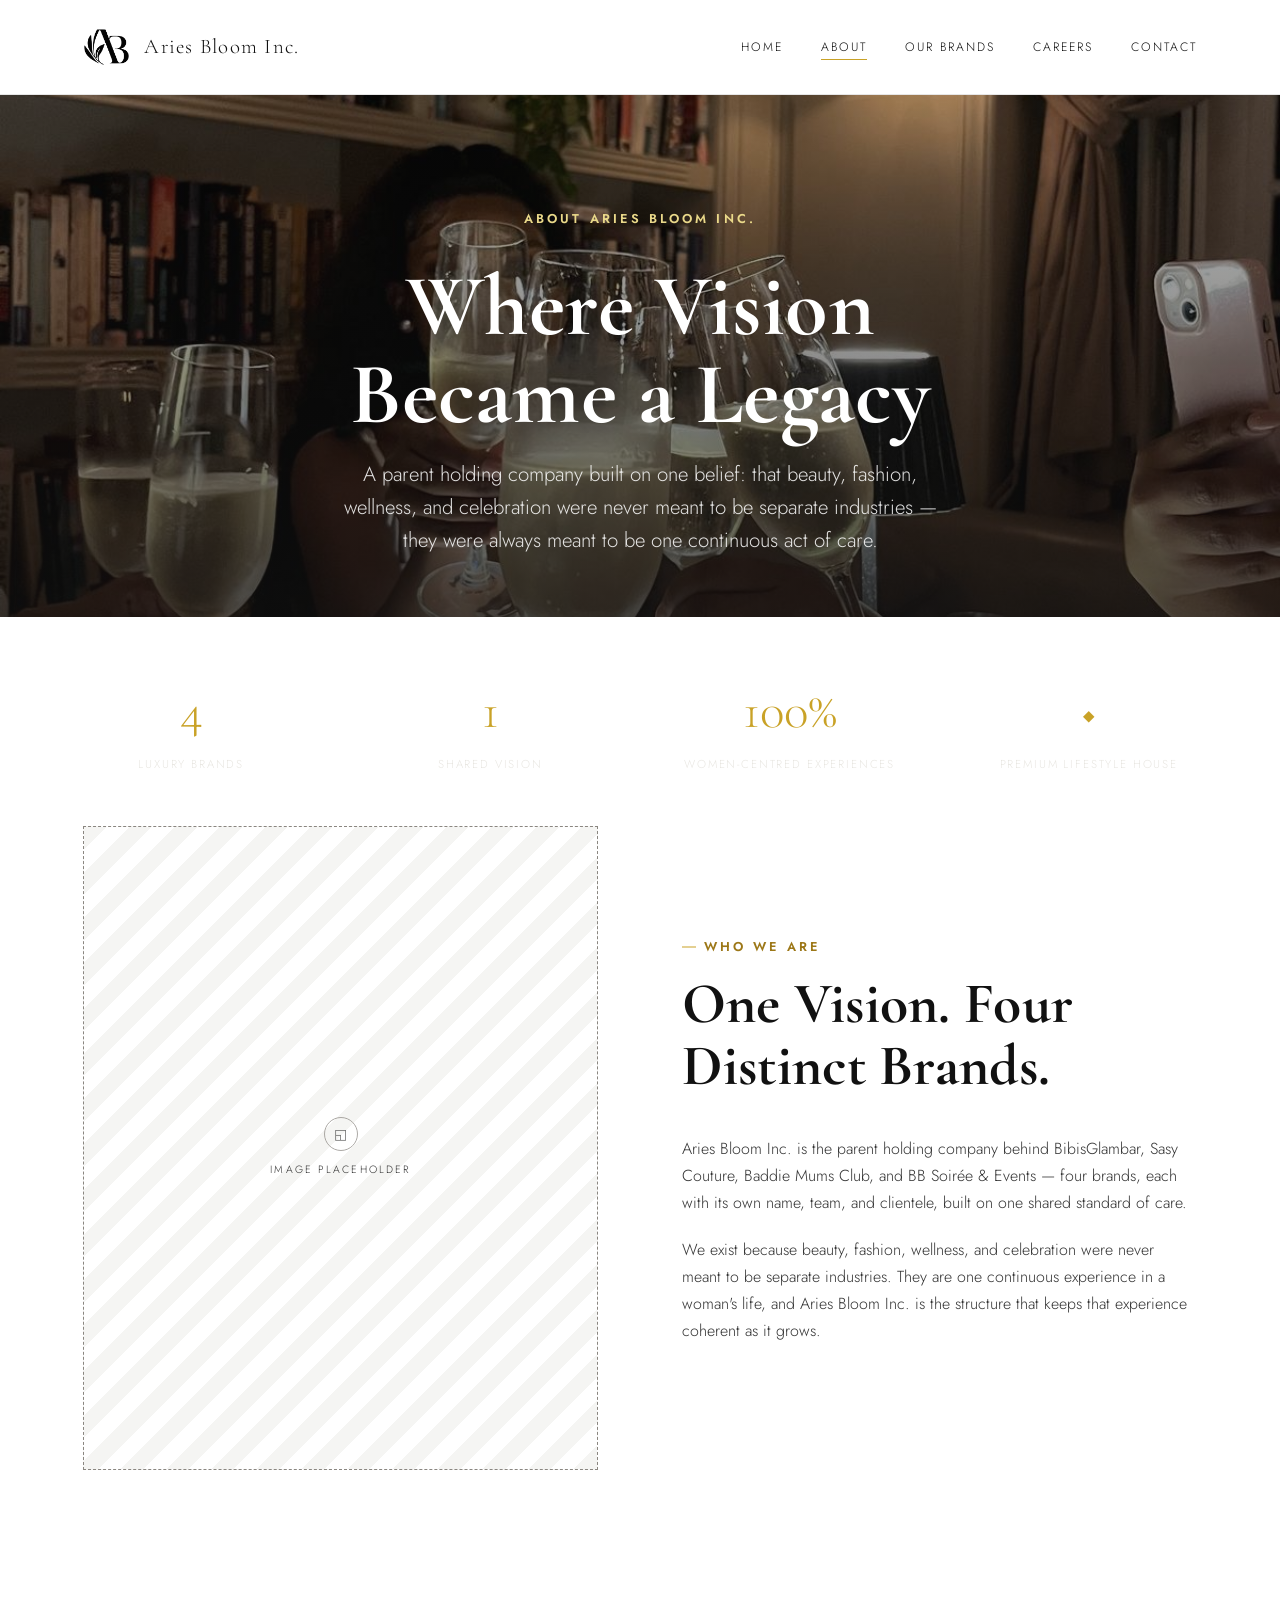
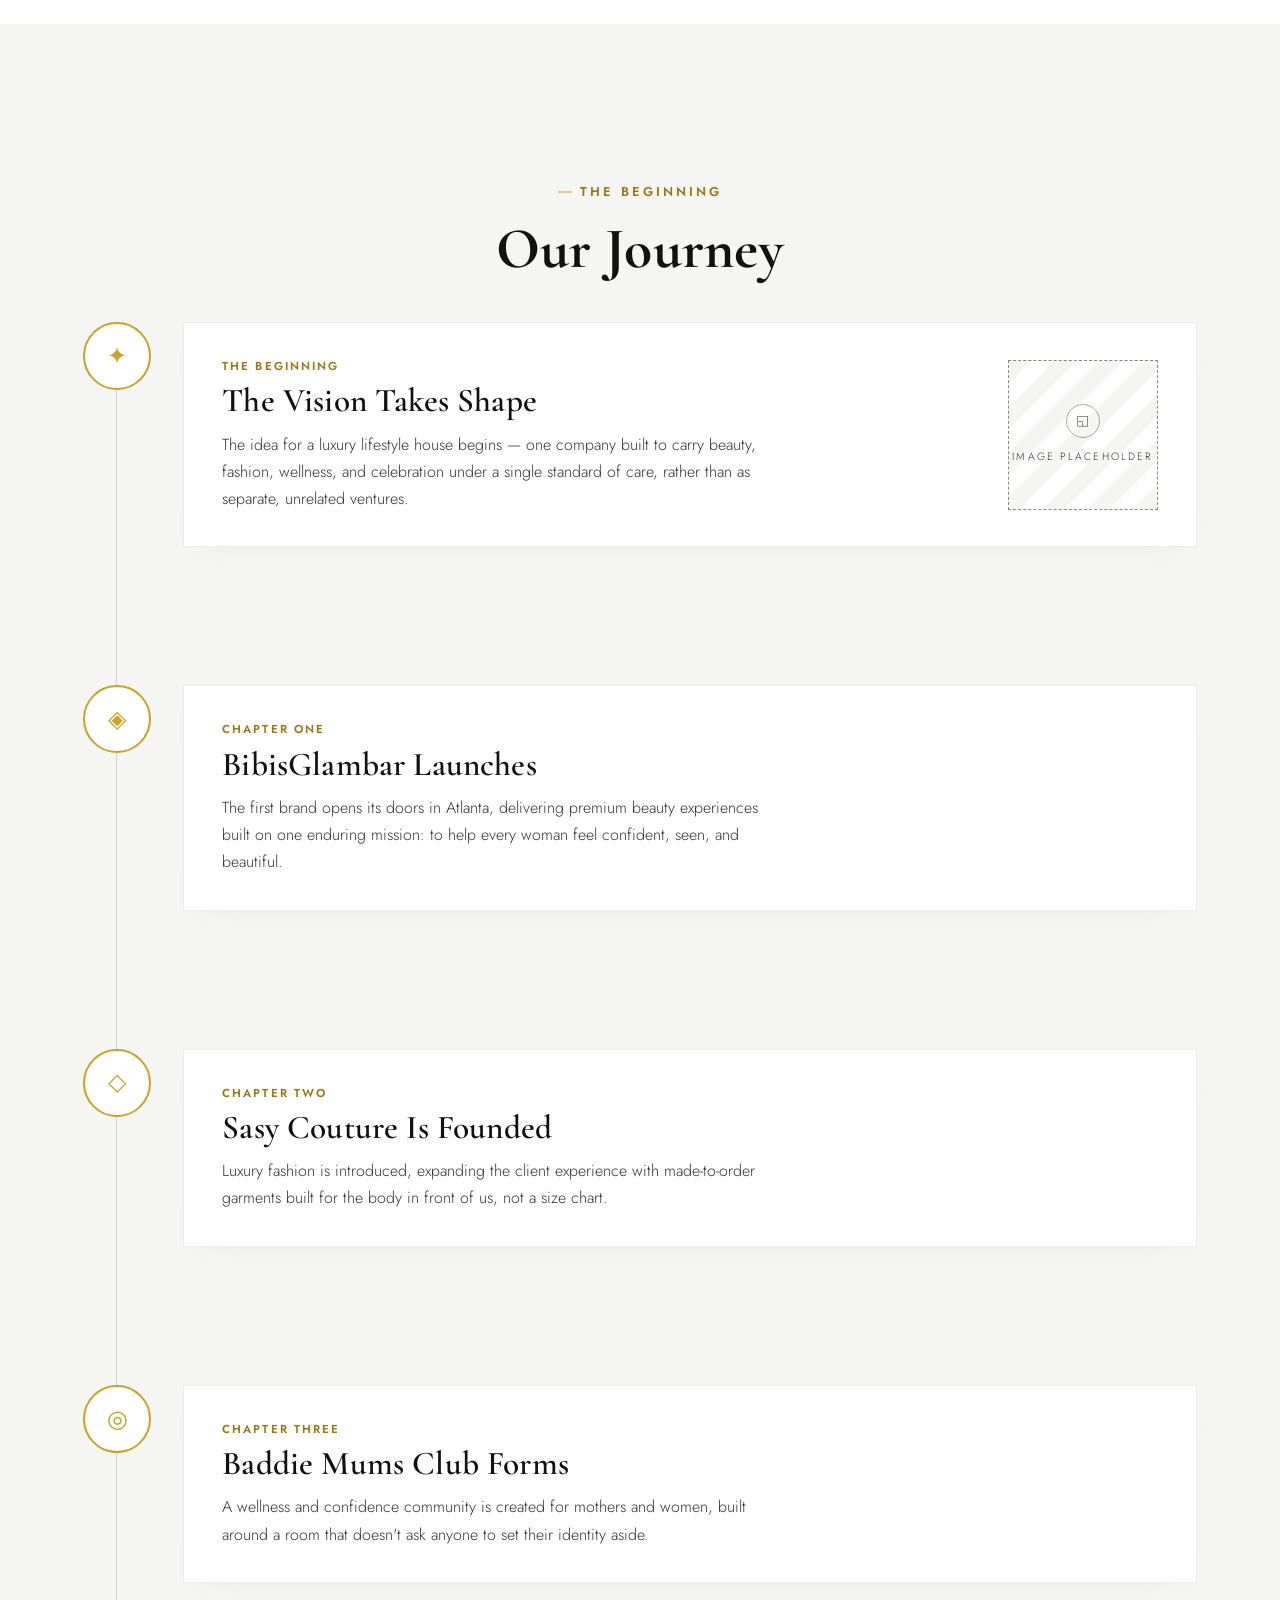
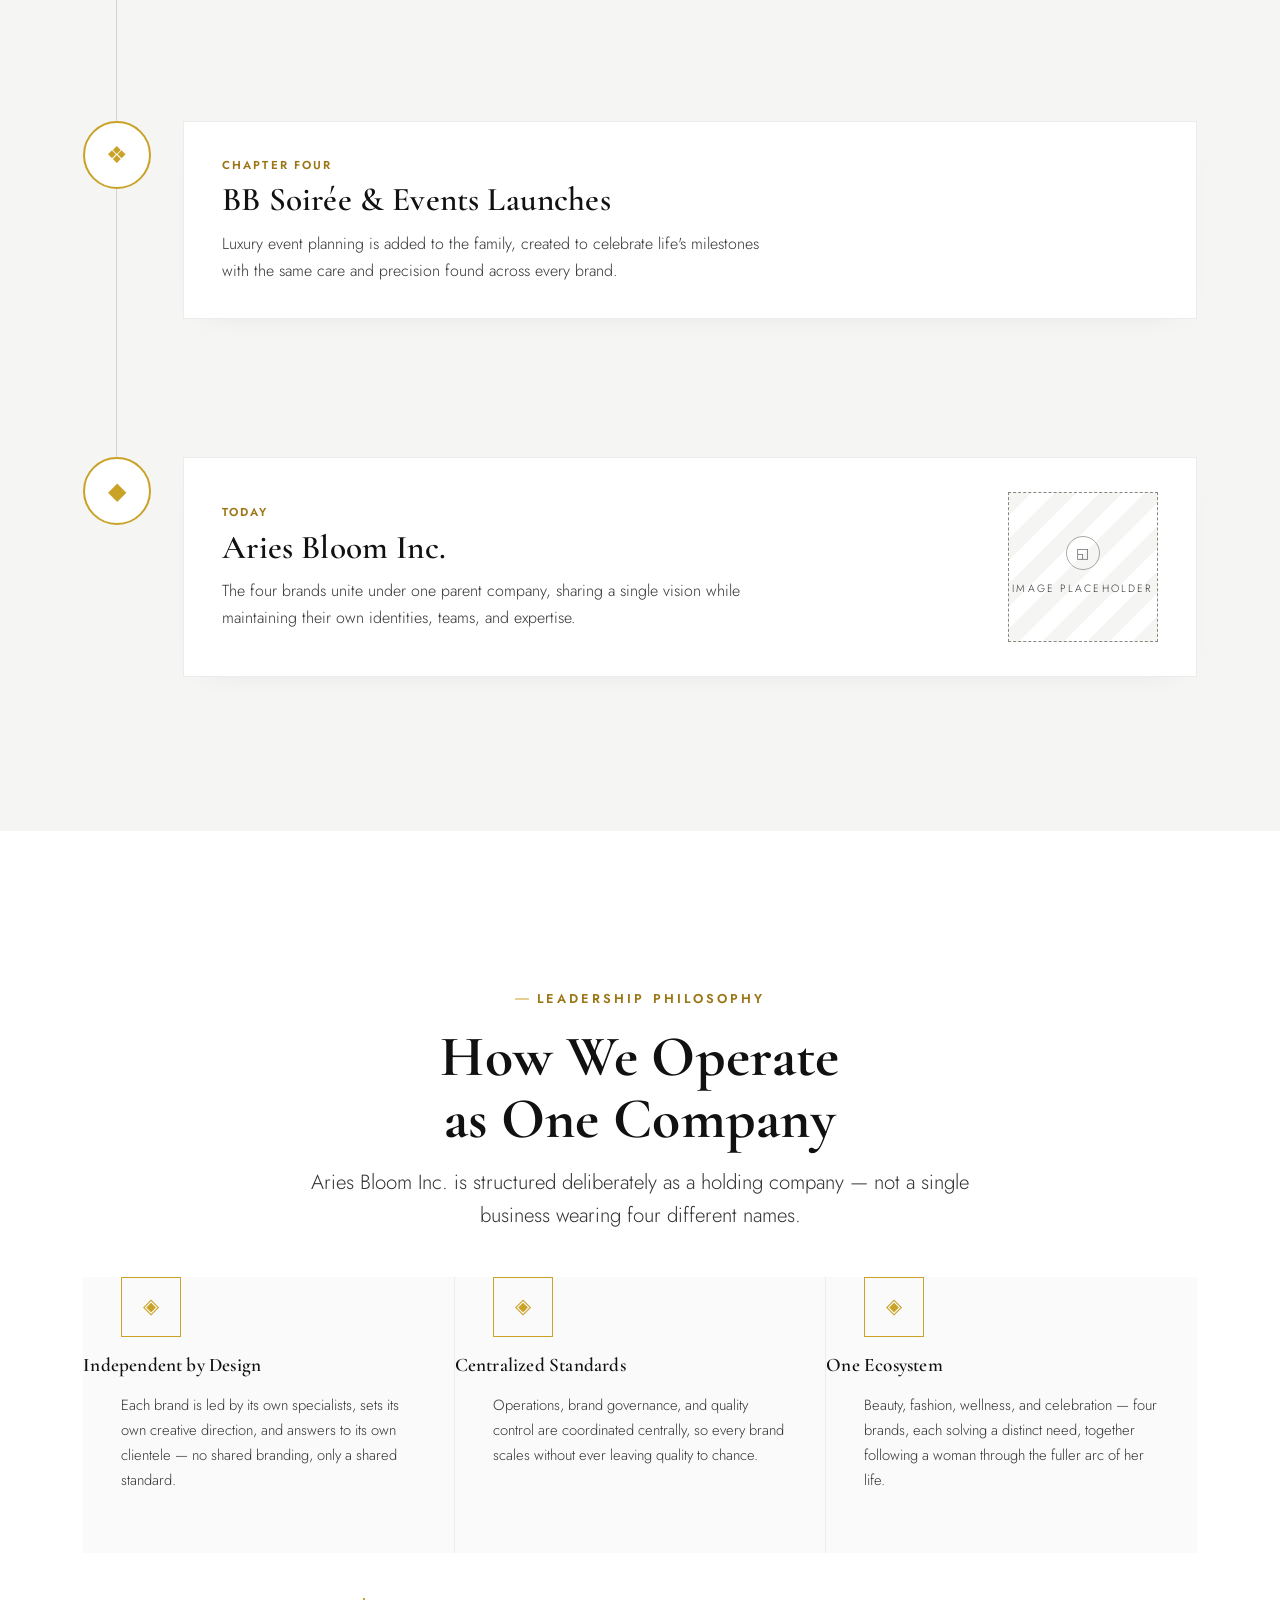
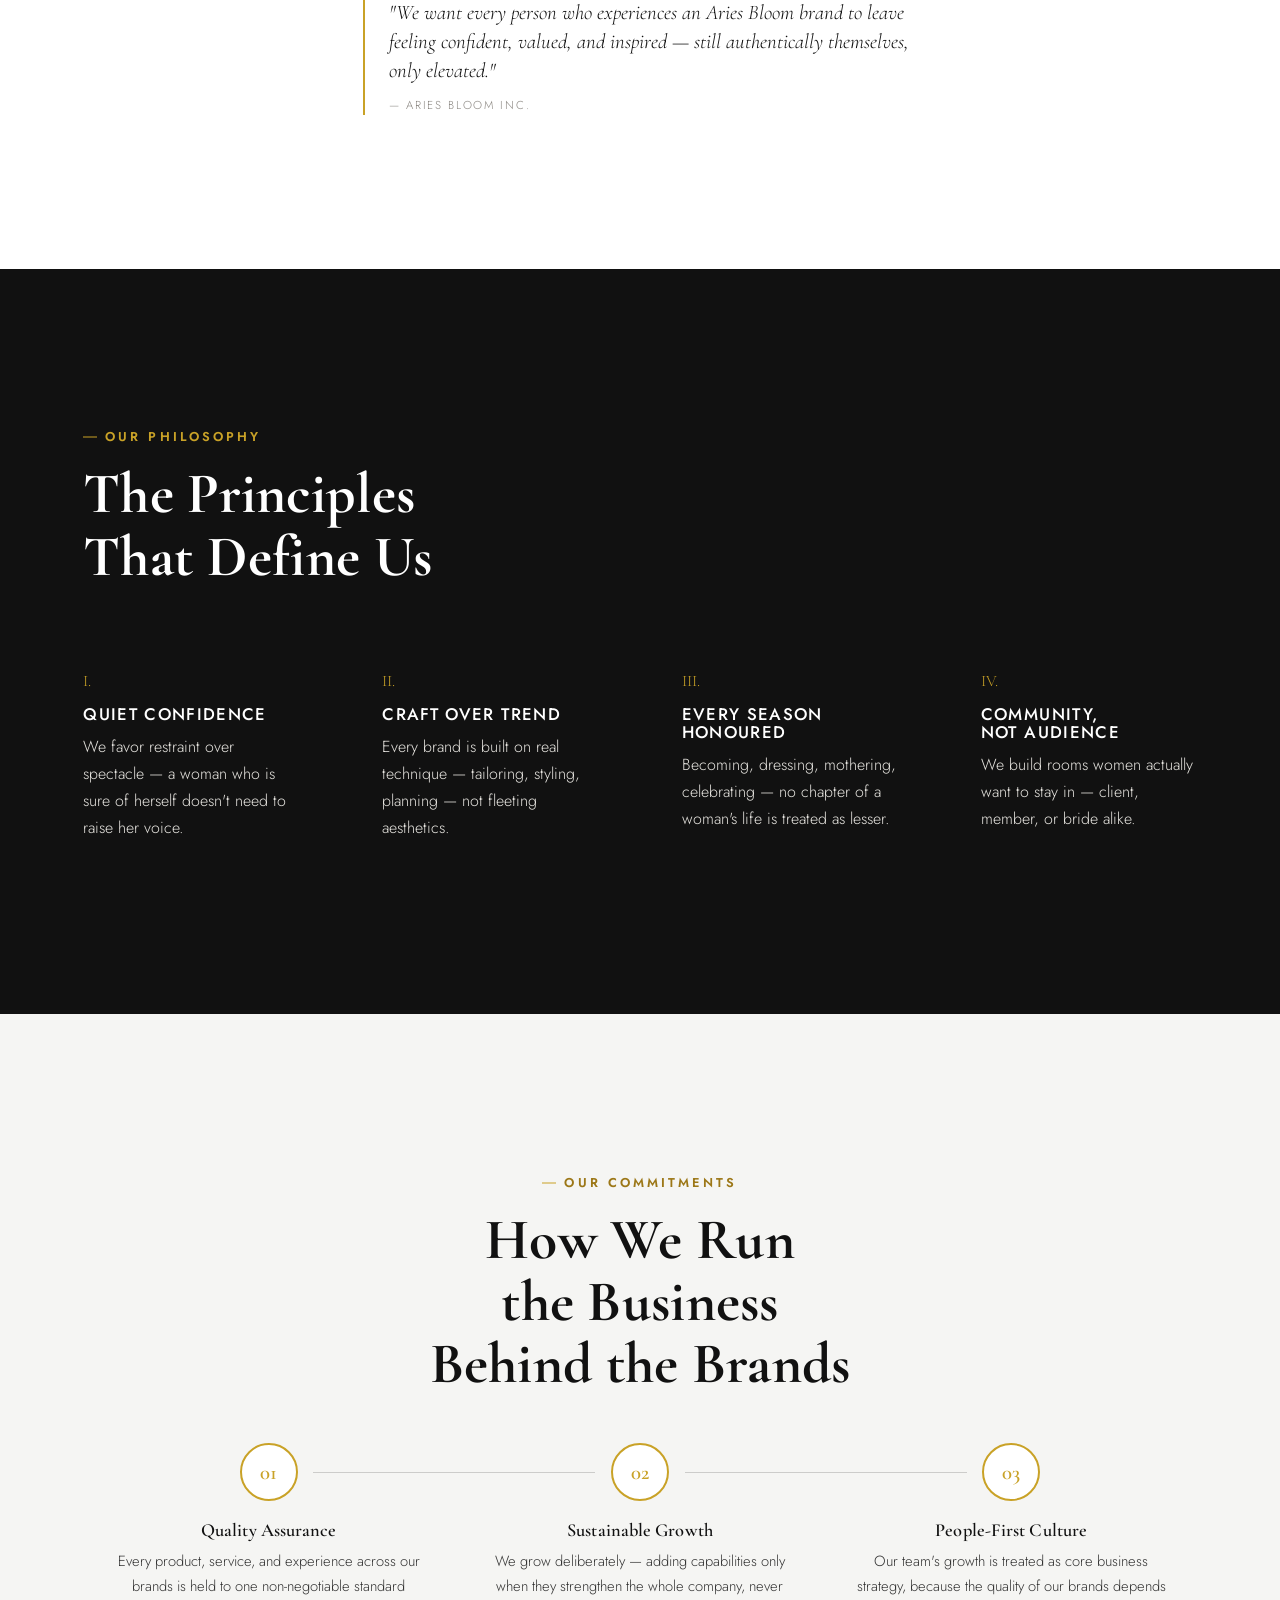
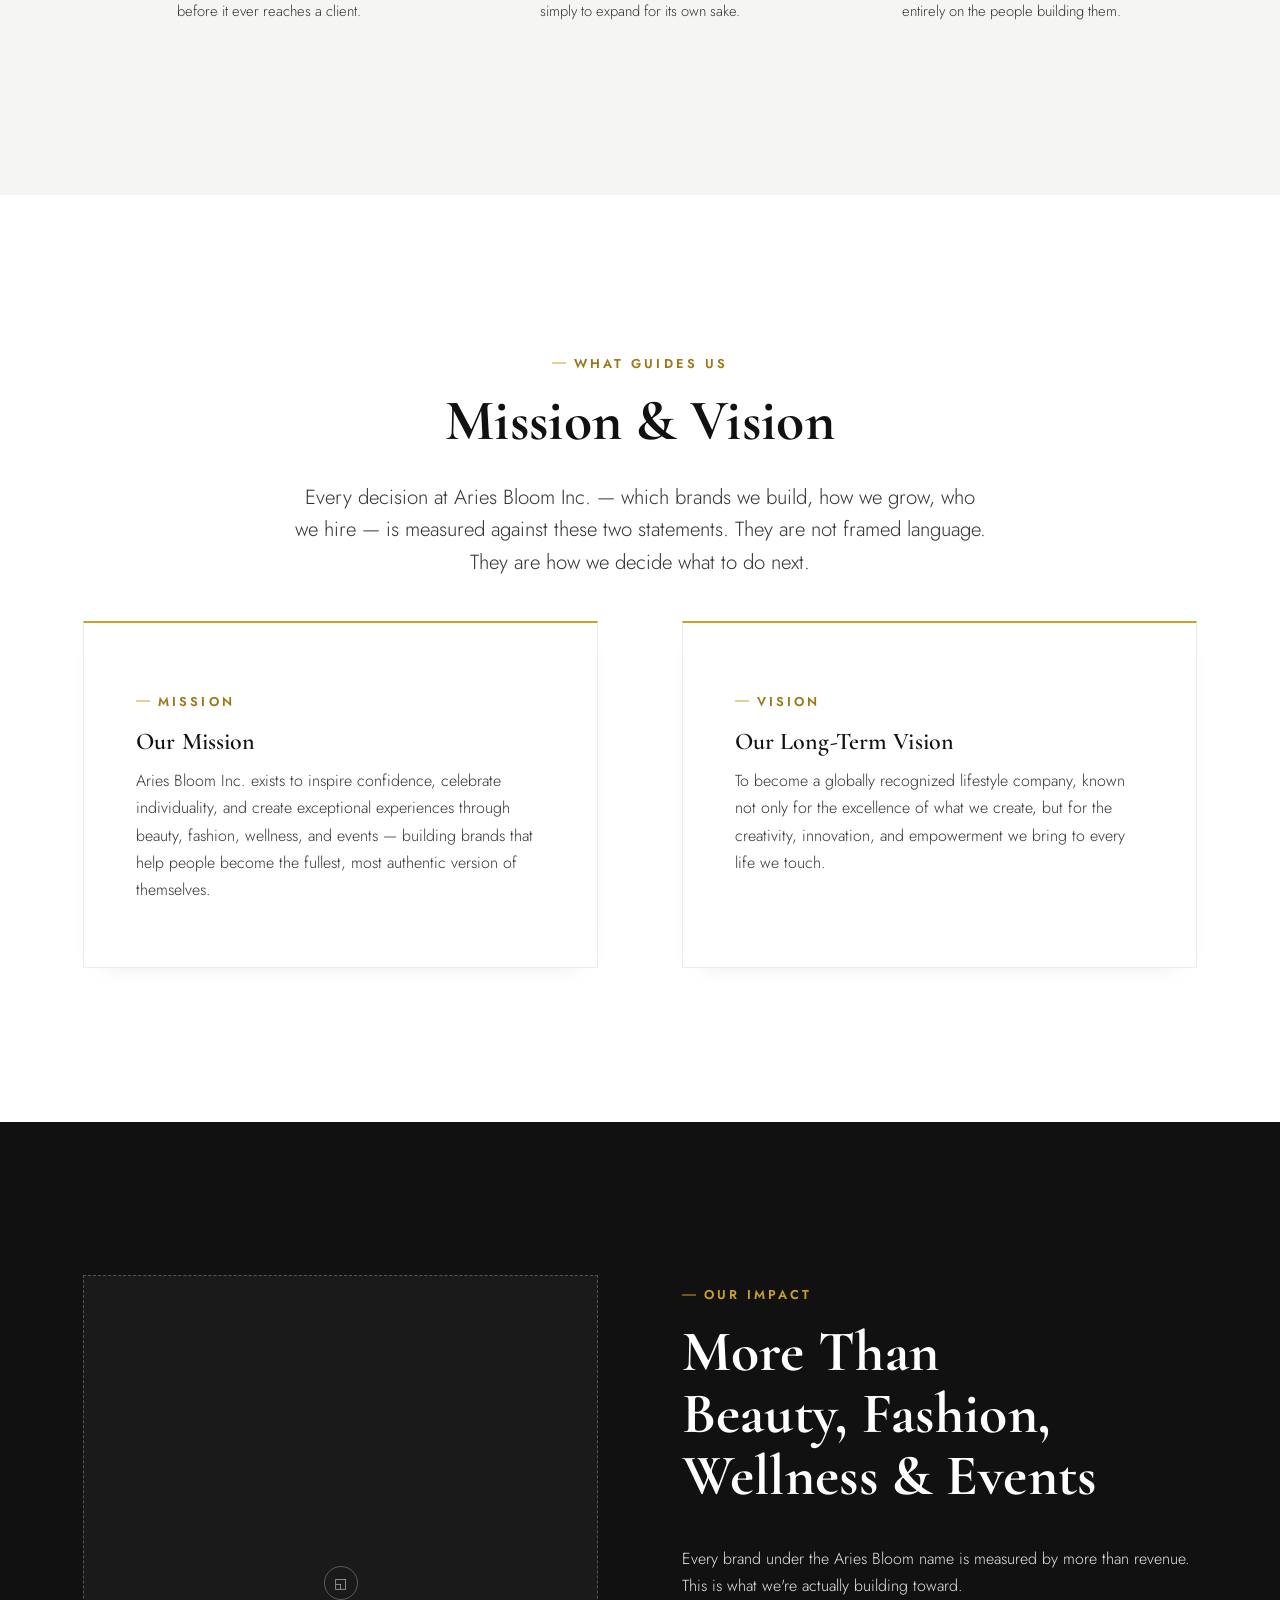
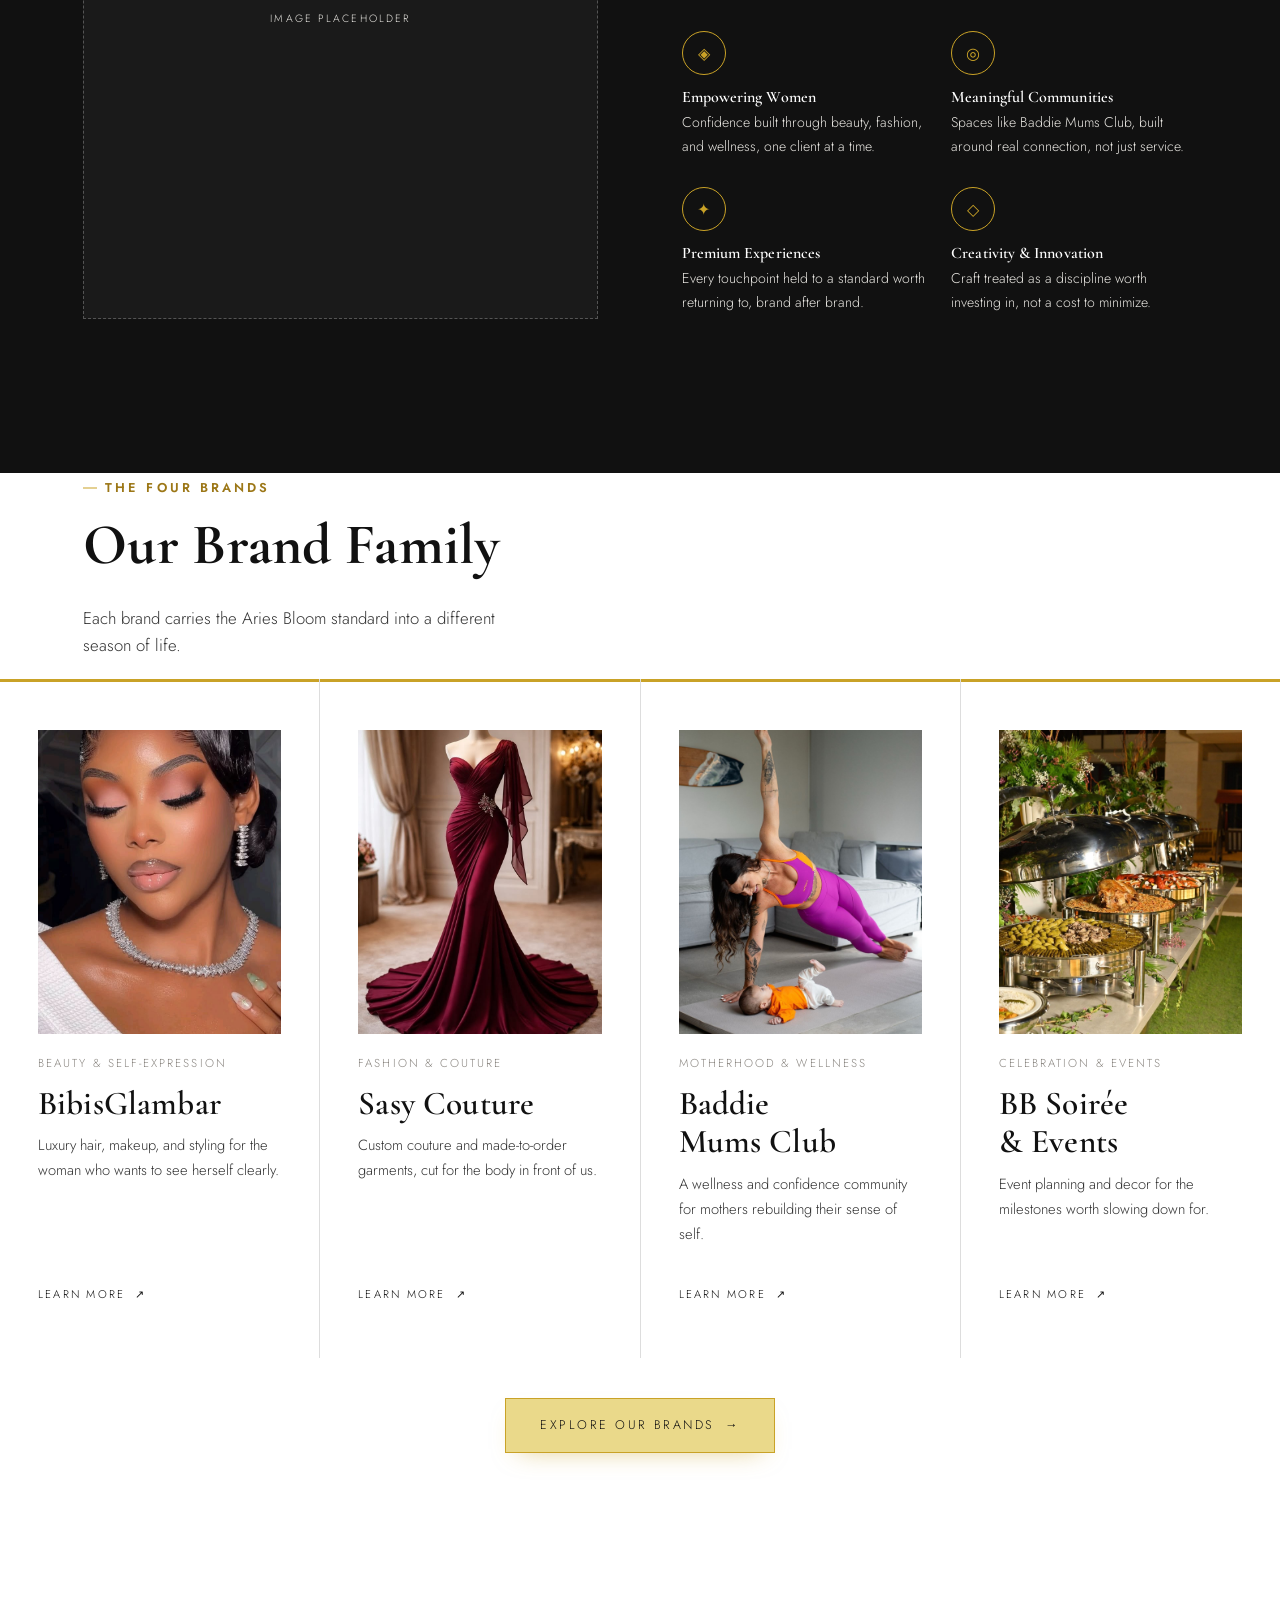
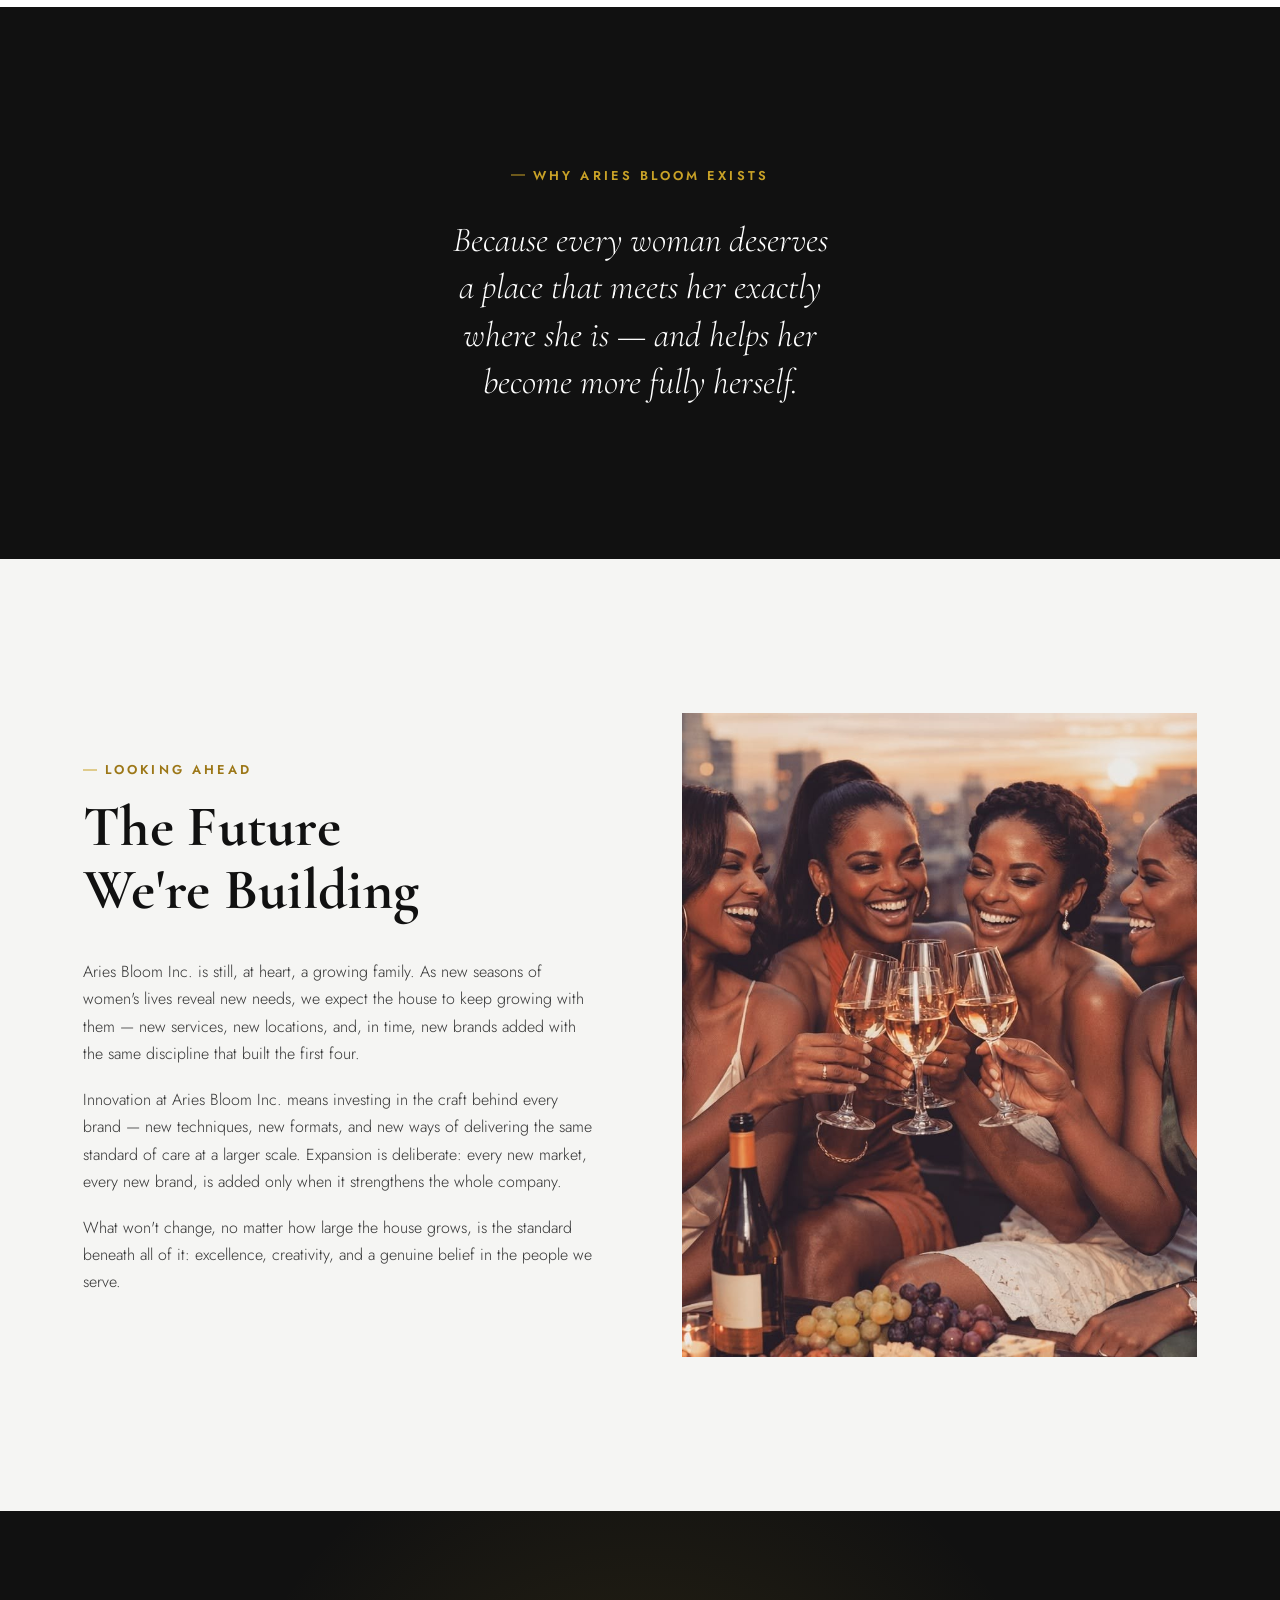
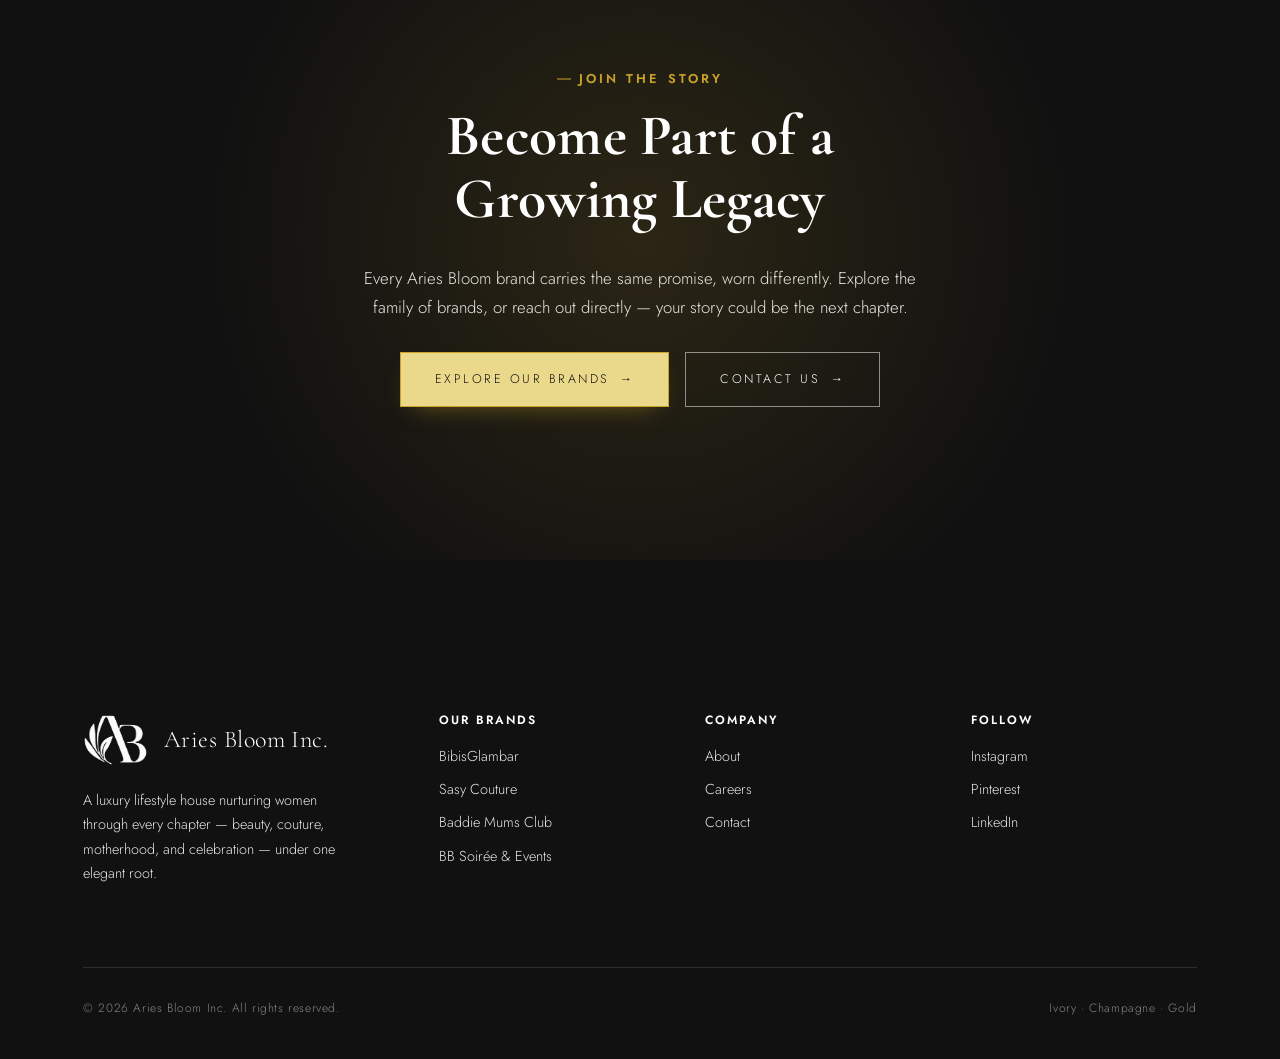
==== about.html @ e3d785e9 "Add files via upload" ====
<!DOCTYPE html>
<html lang="en">
<head>
<meta charset="UTF-8">
<meta name="viewport" content="width=device-width, initial-scale=1.0">
<title>About — Aries Bloom Inc.</title>
<meta name="description" content="Aries Bloom Inc. is the parent company nurturing women through beauty, fashion, motherhood and celebration — the story behind BibisGlambar, Sasy Couture, Baddie Mums Club and BB Soirée & Events.">
<link rel="preconnect" href="https://fonts.googleapis.com">
<link href="https://fonts.googleapis.com/css2?family=Cormorant+Garamond:wght@400;500;600;700&family=Jost:wght@300;400;500&display=swap" rel="stylesheet">
<link rel="stylesheet" href="css/style.css">
</head>
<body>

<header class="site-header">
  <nav class="nav">
    <a href="index.html" class="nav__mark">
      <img src="images/logo-mark-black.png" alt="" aria-hidden="true" class="nav__logo">
      Aries Bloom Inc.
    </a>
    <button class="nav__toggle" aria-expanded="false" aria-controls="primary-nav">Menu</button>
    <ul class="nav__links" id="primary-nav">
      <li><a href="index.html">Home</a></li>
      <li><a href="about.html" aria-current="page">About</a></li>
      <li><a href="our-brands.html">Our Brands</a></li>
      <li><a href="careers.html">Careers</a></li>
      <li><a href="contact.html">Contact</a></li>
    </ul>
  </nav>
</header>

<main>

  <!-- ============================================
       1. HERO (unchanged)
       ============================================ -->
  <section class="page-hero">
    <div class="page-hero__media" style="background-image:url('images/one-house-four-brands.jpg');"></div>
    <div class="page-hero__content">
      <span class="eyebrow">About Aries Bloom Inc.</span>
      <h1 style="max-width:18ch;">Where Vision Became a Legacy</h1>
      <p class="lede">A parent holding company built on one belief: that beauty, fashion, wellness, and celebration were never meant to be separate industries — they were always meant to be one continuous act of care.</p>
    </div>
  </section>

  <!-- ============================================
       2. COMPANY HIGHLIGHTS
       ============================================ -->
  <section class="section section--tight">
    <div class="wrap reveal">
      <div class="stats">
        <div><div class="stat__num">4</div><div class="stat__label">Luxury Brands</div></div>
        <div><div class="stat__num">1</div><div class="stat__label">Shared Vision</div></div>
        <div><div class="stat__num">100%</div><div class="stat__label">Women-Centred Experiences</div></div>
        <div><div class="stat__num">◆</div><div class="stat__label">Premium Lifestyle House</div></div>
      </div>
    </div>
  </section>

  <!-- ============================================
       3. WHO WE ARE (split, image placeholder)
       ============================================ -->
  <section class="section" style="padding-top:0;">
    <div class="wrap split reveal">
      <div class="split__image">
        <div class="img-placeholder img-placeholder--split">
          <span class="img-placeholder__icon" aria-hidden="true">◱</span>
          <span class="img-placeholder__label">Image Placeholder</span>
        </div>
      </div>
      <div>
        <span class="eyebrow">Who We Are</span>
        <h2>One Vision. Four Distinct Brands.</h2>
        <p>Aries Bloom Inc. is the parent holding company behind BibisGlambar, Sasy Couture, Baddie Mums Club, and BB Soirée &amp; Events — four brands, each with its own name, team, and clientele, built on one shared standard of care.</p>
        <p>We exist because beauty, fashion, wellness, and celebration were never meant to be separate industries. They are one continuous experience in a woman's life, and Aries Bloom Inc. is the structure that keeps that experience coherent as it grows.</p>
      </div>
    </div>
  </section>

  <!-- ============================================
       4. OUR JOURNEY (premium milestone timeline)
       ============================================ -->
  <section class="section section--champagne">
    <div class="wrap reveal" style="text-align:center; margin-bottom:2.6em;">
      <span class="eyebrow" style="justify-content:center;">The Beginning</span>
      <h2 style="max-width:16ch; margin:0 auto;">Our Journey</h2>
    </div>
    <div class="wrap reveal">
      <div class="milestones">

        <div class="milestone">
          <div class="milestone__icon" aria-hidden="true">✦</div>
          <div class="milestone__card milestone__card--split">
            <div>
              <span class="milestone__year">The Beginning</span>
              <h3 style="margin-bottom:0.3em;">The Vision Takes Shape</h3>
              <p style="margin:0;">The idea for a luxury lifestyle house begins — one company built to carry beauty, fashion, wellness, and celebration under a single standard of care, rather than as separate, unrelated ventures.</p>
            </div>
            <div class="milestone__image">
              <div class="img-placeholder img-placeholder--square">
                <span class="img-placeholder__icon" aria-hidden="true">◱</span>
                <span class="img-placeholder__label">Image Placeholder</span>
              </div>
            </div>
          </div>
        </div>

        <div class="milestone">
          <div class="milestone__icon" aria-hidden="true">◈</div>
          <div class="milestone__card">
            <span class="milestone__year">Chapter One</span>
            <h3 style="margin-bottom:0.3em;">BibisGlambar Launches</h3>
            <p style="margin:0;">The first brand opens its doors in Atlanta, delivering premium beauty experiences built on one enduring mission: to help every woman feel confident, seen, and beautiful.</p>
          </div>
        </div>

        <div class="milestone">
          <div class="milestone__icon" aria-hidden="true">◇</div>
          <div class="milestone__card">
            <span class="milestone__year">Chapter Two</span>
            <h3 style="margin-bottom:0.3em;">Sasy Couture Is Founded</h3>
            <p style="margin:0;">Luxury fashion is introduced, expanding the client experience with made-to-order garments built for the body in front of us, not a size chart.</p>
          </div>
        </div>

        <div class="milestone">
          <div class="milestone__icon" aria-hidden="true">◎</div>
          <div class="milestone__card">
            <span class="milestone__year">Chapter Three</span>
            <h3 style="margin-bottom:0.3em;">Baddie Mums Club Forms</h3>
            <p style="margin:0;">A wellness and confidence community is created for mothers and women, built around a room that doesn't ask anyone to set their identity aside.</p>
          </div>
        </div>

        <div class="milestone">
          <div class="milestone__icon" aria-hidden="true">❖</div>
          <div class="milestone__card">
            <span class="milestone__year">Chapter Four</span>
            <h3 style="margin-bottom:0.3em;">BB Soirée &amp; Events Launches</h3>
            <p style="margin:0;">Luxury event planning is added to the family, created to celebrate life's milestones with the same care and precision found across every brand.</p>
          </div>
        </div>

        <div class="milestone">
          <div class="milestone__icon" aria-hidden="true">◆</div>
          <div class="milestone__card milestone__card--split">
            <div>
              <span class="milestone__year">Today</span>
              <h3 style="margin-bottom:0.3em;">Aries Bloom Inc.</h3>
              <p style="margin:0;">The four brands unite under one parent company, sharing a single vision while maintaining their own identities, teams, and expertise.</p>
            </div>
            <div class="milestone__image">
              <div class="img-placeholder img-placeholder--square">
                <span class="img-placeholder__icon" aria-hidden="true">◱</span>
                <span class="img-placeholder__label">Image Placeholder</span>
              </div>
            </div>
          </div>
        </div>

      </div>
    </div>
  </section>

  <!-- ============================================
       5. HOW WE OPERATE AS ONE COMPANY (icon cards)
       ============================================ -->
  <section class="section section--leadership">
    <div class="wrap reveal" style="text-align:center; margin-bottom:2.8em;">
      <span class="eyebrow" style="justify-content:center;">Leadership Philosophy</span>
      <h2 style="max-width:20ch; margin:0 auto;">How We Operate as One Company</h2>
      <p class="lede" style="max-width:60ch; margin:0.8em auto 0;">Aries Bloom Inc. is structured deliberately as a holding company — not a single business wearing four different names.</p>
    </div>
    <div class="wrap reveal">
      <div class="feature-grid feature-grid--3col">
        <div class="feature-card feature-card--light">
          <div class="feature-card__icon-frame" aria-hidden="true">◈</div>
          <h4 style="font-family:var(--font-display); font-size:1.2rem; margin:0;">Independent by Design</h4>
          <p>Each brand is led by its own specialists, sets its own creative direction, and answers to its own clientele — no shared branding, only a shared standard.</p>
        </div>
        <div class="feature-card feature-card--light">
          <div class="feature-card__icon-frame" aria-hidden="true">◈</div>
          <h4 style="font-family:var(--font-display); font-size:1.2rem; margin:0;">Centralized Standards</h4>
          <p>Operations, brand governance, and quality control are coordinated centrally, so every brand scales without ever leaving quality to chance.</p>
        </div>
        <div class="feature-card feature-card--light">
          <div class="feature-card__icon-frame" aria-hidden="true">◈</div>
          <h4 style="font-family:var(--font-display); font-size:1.2rem; margin:0;">One Ecosystem</h4>
          <p>Beauty, fashion, wellness, and celebration — four brands, each solving a distinct need, together following a woman through the fuller arc of her life.</p>
        </div>
      </div>
    </div>
    <div class="wrap reveal" style="max-width:720px; margin-top:2.8em;">
      <blockquote style="border-left:2px solid var(--gold); padding-left:24px; margin:0;">
        <p style="font-family:var(--font-display); font-style:italic; font-size:1.3rem; color:var(--black); margin:0 0 10px; line-height:1.4;">"We want every person who experiences an Aries Bloom brand to leave feeling confident, valued, and inspired — still authentically themselves, only elevated."</p>
        <footer style="font-family:var(--font-body); font-size:0.72rem; letter-spacing:0.16em; text-transform:uppercase; color:var(--taupe);">— Aries Bloom Inc.</footer>
      </blockquote>
    </div>
  </section>

  <!-- ============================================
       6. THE PRINCIPLES THAT DEFINE US (unchanged)
       ============================================ -->
  <section class="section section--dark">
    <div class="wrap reveal">
      <span class="eyebrow">Our Philosophy</span>
      <h2 style="max-width:18ch; margin-bottom:1.4em;">The Principles That Define Us</h2>
      <div class="pillars">
        <div>
          <div class="pillar__num">I.</div>
          <h4 style="color:var(--ivory); font-size:1.05rem; text-transform:uppercase; letter-spacing:0.08em; font-family:var(--font-body); font-weight:500;">Quiet Confidence</h4>
          <p>We favor restraint over spectacle — a woman who is sure of herself doesn't need to raise her voice.</p>
        </div>
        <div>
          <div class="pillar__num">II.</div>
          <h4 style="color:var(--ivory); font-size:1.05rem; text-transform:uppercase; letter-spacing:0.08em; font-family:var(--font-body); font-weight:500;">Craft Over Trend</h4>
          <p>Every brand is built on real technique — tailoring, styling, planning — not fleeting aesthetics.</p>
        </div>
        <div>
          <div class="pillar__num">III.</div>
          <h4 style="color:var(--ivory); font-size:1.05rem; text-transform:uppercase; letter-spacing:0.08em; font-family:var(--font-body); font-weight:500;">Every Season Honoured</h4>
          <p>Becoming, dressing, mothering, celebrating — no chapter of a woman's life is treated as lesser.</p>
        </div>
        <div>
          <div class="pillar__num">IV.</div>
          <h4 style="color:var(--ivory); font-size:1.05rem; text-transform:uppercase; letter-spacing:0.08em; font-family:var(--font-body); font-weight:500;">Community, Not Audience</h4>
          <p>We build rooms women actually want to stay in — client, member, or bride alike.</p>
        </div>
      </div>
    </div>
  </section>

  <!-- ============================================
       7. HOW WE RUN THE BUSINESS (connected process steps)
       ============================================ -->
  <section class="section section--champagne">
    <div class="wrap reveal" style="text-align:center; margin-bottom:3em;">
      <span class="eyebrow" style="justify-content:center;">Our Commitments</span>
      <h2 style="max-width:22ch; margin:0 auto;">How We Run the Business Behind the Brands</h2>
    </div>
    <div class="wrap reveal">
      <div class="process-steps">
        <div class="process-step">
          <div class="process-step__num" aria-hidden="true">01</div>
          <h4 style="font-family:var(--font-display); color:var(--black); font-size:1.15rem; margin-bottom:0.4em;">Quality Assurance</h4>
          <p style="font-size:0.92rem;">Every product, service, and experience across our brands is held to one non-negotiable standard before it ever reaches a client.</p>
        </div>
        <div class="process-step">
          <div class="process-step__num" aria-hidden="true">02</div>
          <h4 style="font-family:var(--font-display); color:var(--black); font-size:1.15rem; margin-bottom:0.4em;">Sustainable Growth</h4>
          <p style="font-size:0.92rem;">We grow deliberately — adding capabilities only when they strengthen the whole company, never simply to expand for its own sake.</p>
        </div>
        <div class="process-step">
          <div class="process-step__num" aria-hidden="true">03</div>
          <h4 style="font-family:var(--font-display); color:var(--black); font-size:1.15rem; margin-bottom:0.4em;">People-First Culture</h4>
          <p style="font-size:0.92rem;">Our team's growth is treated as core business strategy, because the quality of our brands depends entirely on the people building them.</p>
        </div>
      </div>
    </div>
  </section>

  <!-- ============================================
       8. MISSION & VISION (with intro paragraph)
       ============================================ -->
  <section class="section">
    <div class="wrap reveal" style="text-align:center; margin-bottom:2.6em;">
      <span class="eyebrow" style="justify-content:center;">What Guides Us</span>
      <h2 style="max-width:18ch; margin:0 auto 0.5em;">Mission &amp; Vision</h2>
      <p class="lede" style="max-width:58ch; margin:0 auto;">Every decision at Aries Bloom Inc. — which brands we build, how we grow, who we hire — is measured against these two statements. They are not framed language. They are how we decide what to do next.</p>
    </div>
    <div class="wrap reveal">
      <div class="mv-grid">
        <div class="mv-card">
          <span class="eyebrow">Mission</span>
          <h3 style="font-size:1.5rem; margin-bottom:0.5em;">Our Mission</h3>
          <p style="margin:0;">Aries Bloom Inc. exists to inspire confidence, celebrate individuality, and create exceptional experiences through beauty, fashion, wellness, and events — building brands that help people become the fullest, most authentic version of themselves.</p>
        </div>
        <div class="mv-card">
          <span class="eyebrow">Vision</span>
          <h3 style="font-size:1.5rem; margin-bottom:0.5em;">Our Long-Term Vision</h3>
          <p style="margin:0;">To become a globally recognized lifestyle company, known not only for the excellence of what we create, but for the creativity, innovation, and empowerment we bring to every life we touch.</p>
        </div>
      </div>
    </div>
  </section>

  <!-- ============================================
       9. OUR IMPACT (new — split, icon grid, image placeholder)
       ============================================ -->
  <section class="section section--dark">
    <div class="wrap split reveal">
      <div class="split__image">
        <div class="img-placeholder img-placeholder--split" style="background:rgba(255,255,255,0.04); border-color:rgba(255,255,255,0.25);">
          <span class="img-placeholder__icon" aria-hidden="true" style="border-color:rgba(255,255,255,0.4); color:var(--nude);">◱</span>
          <span class="img-placeholder__label" style="color:var(--nude);">Image Placeholder</span>
        </div>
      </div>
      <div>
        <span class="eyebrow">Our Impact</span>
        <h2 style="max-width:16ch;">More Than Beauty, Fashion, Wellness &amp; Events</h2>
        <p style="margin-bottom:2em;">Every brand under the Aries Bloom name is measured by more than revenue. This is what we're actually building toward.</p>

        <div style="display:grid; grid-template-columns:1fr 1fr; gap:28px 24px;">
          <div>
            <div style="width:44px; height:44px; border:1px solid var(--gold); border-radius:50%; display:flex; align-items:center; justify-content:center; margin-bottom:14px; color:var(--gold); font-size:1rem;" aria-hidden="true">◈</div>
            <h4 style="color:var(--ivory); font-size:1rem; margin-bottom:0.3em;">Empowering Women</h4>
            <p style="font-size:0.88rem; margin:0;">Confidence built through beauty, fashion, and wellness, one client at a time.</p>
          </div>
          <div>
            <div style="width:44px; height:44px; border:1px solid var(--gold); border-radius:50%; display:flex; align-items:center; justify-content:center; margin-bottom:14px; color:var(--gold); font-size:1rem;" aria-hidden="true">◎</div>
            <h4 style="color:var(--ivory); font-size:1rem; margin-bottom:0.3em;">Meaningful Communities</h4>
            <p style="font-size:0.88rem; margin:0;">Spaces like Baddie Mums Club, built around real connection, not just service.</p>
          </div>
          <div>
            <div style="width:44px; height:44px; border:1px solid var(--gold); border-radius:50%; display:flex; align-items:center; justify-content:center; margin-bottom:14px; color:var(--gold); font-size:1rem;" aria-hidden="true">✦</div>
            <h4 style="color:var(--ivory); font-size:1rem; margin-bottom:0.3em;">Premium Experiences</h4>
            <p style="font-size:0.88rem; margin:0;">Every touchpoint held to a standard worth returning to, brand after brand.</p>
          </div>
          <div>
            <div style="width:44px; height:44px; border:1px solid var(--gold); border-radius:50%; display:flex; align-items:center; justify-content:center; margin-bottom:14px; color:var(--gold); font-size:1rem;" aria-hidden="true">◇</div>
            <h4 style="color:var(--ivory); font-size:1rem; margin-bottom:0.3em;">Creativity &amp; Innovation</h4>
            <p style="font-size:0.88rem; margin:0;">Craft treated as a discipline worth investing in, not a cost to minimize.</p>
          </div>
        </div>
      </div>
    </div>
  </section>

  <!-- ============================================
       10. OUR BRAND FAMILY (unchanged)
       ============================================ -->
  <section class="section" style="padding-top:0;">
    <div class="wrap reveal">
      <span class="eyebrow">The Four Brands</span>
      <h2 style="max-width:18ch; margin-bottom:0.5em;">Our Brand Family</h2>
      <p class="lede" style="font-size:1.05rem;">Each brand carries the Aries Bloom standard into a different season of life.</p>
    </div>
    <div class="brand-grid reveal">
      <article class="brand-card">
        <div class="brand-card__image">
          <img src="images/brand-bibisglambar.jpg" alt="A close-up beauty portrait featuring soft glam makeup artistry and fine jewelry, representing BibisGlambar's signature style.">
        </div>
        <span class="brand-card__accent" style="background:var(--brand-glambar);"></span>
        <span class="tag">Beauty &amp; Self-Expression</span>
        <h3>BibisGlambar</h3>
        <p>Luxury hair, makeup, and styling for the woman who wants to see herself clearly.</p>
        <a href="brands/bibisglambar.html" class="btn">Learn More</a>
      </article>
      <article class="brand-card">
        <div class="brand-card__image">
          <img src="images/brand-sasy-couture.jpg" alt="A burgundy silk couture gown with a hand-draped bodice and sweeping train.">
        </div>
        <span class="brand-card__accent" style="background:var(--brand-couture);"></span>
        <span class="tag">Fashion &amp; Couture</span>
        <h3>Sasy Couture</h3>
        <p>Custom couture and made-to-order garments, cut for the body in front of us.</p>
        <a href="brands/sasy-couture.html" class="btn">Learn More</a>
      </article>
      <article class="brand-card">
        <div class="brand-card__image">
          <img src="images/brand-baddie-mums-club.jpg" alt="A mother sharing a playful wellness moment with her baby at home.">
        </div>
        <span class="brand-card__accent" style="background:var(--brand-mums);"></span>
        <span class="tag">Motherhood &amp; Wellness</span>
        <h3>Baddie Mums Club</h3>
        <p>A wellness and confidence community for mothers rebuilding their sense of self.</p>
        <a href="brands/baddie-mums-club.html" class="btn">Learn More</a>
      </article>
      <article class="brand-card">
        <div class="brand-card__image">
          <img src="images/brand-bb-soiree.jpg" alt="An elegantly styled celebration buffet with lush floral arrangements.">
        </div>
        <span class="brand-card__accent" style="background:var(--brand-soiree);"></span>
        <span class="tag">Celebration &amp; Events</span>
        <h3>BB Soirée &amp; Events</h3>
        <p>Event planning and decor for the milestones worth slowing down for.</p>
        <a href="brands/bb-soiree-events.html" class="btn">Learn More</a>
      </article>
    </div>
    <div class="wrap reveal" style="text-align:center; margin-top:2.5em;">
      <a href="our-brands.html" class="btn btn--gold">Explore Our Brands</a>
    </div>
  </section>

  <!-- ============================================
       WHY ARIES BLOOM EXISTS (unchanged)
       ============================================ -->
  <section class="section section--dark">
    <div class="wrap reveal" style="text-align:center;">
      <span class="eyebrow">Why Aries Bloom Exists</span>
      <p style="font-family:var(--font-display); font-style:italic; font-size:clamp(1.5rem, 3vw, 2.2rem); color:var(--ivory); max-width:26ch; margin:0.4em auto 0; line-height:1.35;">Because every woman deserves a place that meets her exactly where she is — and helps her become more fully herself.</p>
    </div>
  </section>

  <!-- ============================================
       11. THE FUTURE WE'RE BUILDING (expanded copy, existing image kept)
       ============================================ -->
  <section class="section section--champagne">
    <div class="wrap split is-reverse reveal">
      <div class="split__image">
        <img src="images/join-community.jpg" alt="Women celebrating together at golden hour, reflecting the future of the Aries Bloom community." style="width:100%; height:100%; object-fit:cover; aspect-ratio:4/5;">
      </div>
      <div>
        <span class="eyebrow">Looking Ahead</span>
        <h2>The Future We're Building</h2>
        <p>Aries Bloom Inc. is still, at heart, a growing family. As new seasons of women's lives reveal new needs, we expect the house to keep growing with them — new services, new locations, and, in time, new brands added with the same discipline that built the first four.</p>
        <p>Innovation at Aries Bloom Inc. means investing in the craft behind every brand — new techniques, new formats, and new ways of delivering the same standard of care at a larger scale. Expansion is deliberate: every new market, every new brand, is added only when it strengthens the whole company.</p>
        <p>What won't change, no matter how large the house grows, is the standard beneath all of it: excellence, creativity, and a genuine belief in the people we serve.</p>
      </div>
    </div>
  </section>

  <!-- ============================================
       12. FINAL CTA
       ============================================ -->
  <section class="section section--dark section--closing-cta">
    <div class="wrap reveal" style="text-align:center;">
      <span class="eyebrow" style="justify-content:center;">Join the Story</span>
      <h2 style="max-width:22ch; margin:0 auto 0.6em;">Become Part of a Growing Legacy</h2>
      <p style="max-width:56ch; margin:0 auto 1.8em; font-size:1.05rem;">Every Aries Bloom brand carries the same promise, worn differently. Explore the family of brands, or reach out directly — your story could be the next chapter.</p>
      <div style="display:flex; gap:16px; flex-wrap:wrap; justify-content:center;">
        <a href="our-brands.html" class="btn btn--gold">Explore Our Brands</a>
        <a href="contact.html" class="btn btn--light">Contact Us</a>
      </div>
    </div>
  </section>

</main>

<footer class="site-footer">
  <div class="wrap">
    <div class="footer-grid">
      <div>
        <div class="footer-brand">
          <img src="images/logo-mark-white.png" alt="" aria-hidden="true">
          <span>Aries Bloom Inc.</span>
        </div>
        <p style="color:var(--nude); max-width:34ch; font-size:0.9rem;">A luxury lifestyle house nurturing women through every chapter — beauty, couture, motherhood, and celebration — under one elegant root.</p>
      </div>
      <div>
        <h4>Our Brands</h4>
        <ul>
          <li><a href="brands/bibisglambar.html">BibisGlambar</a></li>
          <li><a href="brands/sasy-couture.html">Sasy Couture</a></li>
          <li><a href="brands/baddie-mums-club.html">Baddie Mums Club</a></li>
          <li><a href="brands/bb-soiree-events.html">BB Soirée &amp; Events</a></li>
        </ul>
      </div>
      <div>
        <h4>Company</h4>
        <ul>
          <li><a href="about.html">About</a></li>
          <li><a href="careers.html">Careers</a></li>
          <li><a href="contact.html">Contact</a></li>
        </ul>
      </div>
      <div>
        <h4>Follow</h4>
        <ul>
          <li><a href="#">Instagram</a></li>
          <li><a href="#">Pinterest</a></li>
          <li><a href="#">LinkedIn</a></li>
        </ul>
      </div>
    </div>
    <div class="footer-bottom">
      <span>© 2026 Aries Bloom Inc. All rights reserved.</span>
      <span>Ivory · Champagne · Gold</span>
    </div>
  </div>
</footer>

<script src="js/main.js"></script>
</body>
</html>
---- css/style.css ----
/* =========================================================
   ARIES BLOOM INC. — Design System
   White, near-black, soft luxury gold accent.
   Display: Cormorant Garamond / Body: Jost
   ========================================================= */

:root {
  /* --- Palette — white / near-black / gold-accent luxury system ---
     Existing variable names kept unchanged throughout the codebase
     to avoid a risky global rename; mapped here for reference:
       --ivory      → White        (primary background, #FFFFFF)
       --cream      → Off-White    (secondary surface, barely-there)
       --champagne  → Pale Neutral (alternate section background)
       --nude       → Light Grey   (borders, dividers)
       --taupe      → Grey         (secondary text, labels)
       --taupe-deep → Near-Black   (body copy on light backgrounds)
       --charcoal   → Deep Grey    (soft dark surface, less severe than --black)
       --black      → Near-Black   (#111111 — primary text + dark sections)
       --gold       → Soft Luxury Gold (#C9A227 — accents, buttons, hovers only)
       --gold-soft  → Gold, lightened (subtle fills, hover backgrounds)
  */
  --ivory: #FFFFFF;
  --cream: #FAFAFA;
  --champagne: #F5F5F3;
  --nude: #E8E6E1;
  --taupe: #8A8680;
  --taupe-deep: #333333;
  --charcoal: #1A1A1A;
  --black: #111111;
  --gold: #C9A227;
  --gold-soft: #EAD98A;

  /* --- Per-brand accents (the four "petals" of the emblem) --- */
  --brand-glambar: #C9A227;   /* gold — beauty */
  --brand-couture: #111111;   /* near-black — fashion */
  --brand-mums:    #C98F84;   /* dusty rose — motherhood */
  --brand-soiree:  #7C8B6F;   /* sage — celebration */

  /* --- Type --- */
  --font-display: 'Cormorant Garamond', 'Times New Roman', serif;
  --font-body: 'Jost', 'Helvetica Neue', sans-serif;

  /* --- Layout --- */
  --max-width: 1280px;
  --gutter: clamp(24px, 6.5vw, 104px);
  --section-space: clamp(88px, 12vw, 192px);
}

* { box-sizing: border-box; }
html {
  scroll-behavior: smooth;
  width: 100%;
  overflow-x: hidden;
}

@media (prefers-reduced-motion: reduce) {
  html { scroll-behavior: auto; }
  *, *::before, *::after {
    animation-duration: 0.001ms !important;
    animation-iteration-count: 1 !important;
    transition-duration: 0.001ms !important;
  }
}

/* Safety net: nothing on this site should ever force horizontal scroll.
   A single oversized element is the #1 cause of "desktop scaled down"
   rendering on mobile Safari/Chrome, so we hard-block it site-wide. */
body {
  width: 100%;
  overflow-x: hidden;
  margin: 0;
  background: var(--ivory);
  color: var(--black);
  font-family: var(--font-body);
  font-weight: 300;
  font-size: 16px;
  line-height: 1.7;
  -webkit-font-smoothing: antialiased;
  text-rendering: optimizeLegibility;
}

h1, h2, h3, h4 {
  font-family: var(--font-display);
  font-weight: 600;
  line-height: 1.08;
  margin: 0 0 0.55em;
  letter-spacing: 0.005em;
  text-wrap: balance;
}

h1 { font-size: clamp(3rem, 6.8vw, 5.6rem); font-weight: 700; line-height: 1.02; margin-bottom: 0.4em; }
h2 { font-size: clamp(2.3rem, 4.6vw, 3.6rem); font-weight: 700; line-height: 1.08; margin-bottom: 0.65em; }
h3 { font-size: clamp(1.55rem, 2.6vw, 2.1rem); font-weight: 600; line-height: 1.15; }

p { margin: 0 0 1.2em; color: var(--taupe-deep); max-width: 62ch; }

a { color: inherit; text-decoration: none; }

.eyebrow {
  display: inline-block;
  font-family: var(--font-body);
  font-size: 0.8rem;
  font-weight: 600;
  letter-spacing: 0.24em;
  text-transform: uppercase;
  color: #9c7717;
  margin-bottom: 1.2em;
  position: relative;
  padding-left: 22px;
}
.eyebrow > span[aria-hidden] { margin-right: 8px; letter-spacing: 0; display: inline-block; }
.eyebrow::before {
  content: '';
  position: absolute;
  left: 0; top: 50%;
  width: 14px;
  height: 1px;
  background: var(--gold);
  transform: translateY(-50%);
}

.lede {
  font-size: clamp(1.05rem, 1.6vw, 1.3rem);
  color: var(--taupe-deep);
  max-width: 46ch;
  line-height: 1.6;
}

img { max-width: 100%; display: block; }

/* --- Layout helpers --- */
.wrap {
  max-width: var(--max-width);
  margin: 0 auto;
  padding-left: var(--gutter);
  padding-right: var(--gutter);
}

.section { padding-top: var(--section-space); padding-bottom: var(--section-space); }
.section--tight { padding-top: clamp(32px, 4vw, 56px); padding-bottom: clamp(32px, 4vw, 56px); }
.section--dark { background: var(--black); color: var(--champagne); }
.section--dark p { color: var(--nude); }
.section--dark h1, .section--dark h2, .section--dark h3 { color: var(--ivory); }
.section--dark .eyebrow { color: var(--gold); }
.section--champagne { background: var(--champagne); }

/* Closing CTA — a soft radial glow behind the content gives the
   homepage's final section a quiet sense of arrival. */
.section--closing-cta {
  position: relative;
  overflow: hidden;
}
.section--closing-cta::before {
  content: '';
  position: absolute;
  top: 50%; left: 50%;
  width: 900px; height: 900px;
  transform: translate(-50%, -50%);
  background: radial-gradient(circle, rgba(201,162,39,0.14) 0%, rgba(201,162,39,0) 68%);
  pointer-events: none;
}


.rule {
  border: none;
  border-top: 1px solid rgba(17,17,17,0.14);
  margin: 0;
}
.section--dark .rule { border-top-color: rgba(255,255,255,0.16); }

.rule--gold {
  width: 64px;
  border-top: 1px solid var(--gold);
  margin: 0 0 1.6em;
}

/* --- Buttons --- */
.btn {
  display: inline-flex;
  align-items: center;
  justify-content: center;
  gap: 10px;
  padding: 16px 34px;
  min-height: 48px;
  font-family: var(--font-body);
  font-size: 0.78rem;
  letter-spacing: 0.2em;
  text-transform: uppercase;
  border: 1px solid var(--black);
  color: var(--black);
  background: transparent;
  transition: background 0.45s cubic-bezier(.22,1,.36,1),
              color 0.45s cubic-bezier(.22,1,.36,1),
              border-color 0.45s cubic-bezier(.22,1,.36,1),
              transform 0.35s cubic-bezier(.22,1,.36,1),
              box-shadow 0.35s cubic-bezier(.22,1,.36,1);
  cursor: pointer;
}
.btn:hover { background: var(--black); color: var(--ivory); transform: translateY(-2px); box-shadow: 0 10px 24px -12px rgba(17,17,17,0.45); }
.btn:active { transform: translateY(0); }

.btn--gold { border-color: var(--gold); color: var(--black); background: var(--gold-soft); box-shadow: 0 10px 26px -14px rgba(201,162,39,0.6); }
.btn--gold:hover { background: var(--gold); border-color: var(--gold); color: var(--black); box-shadow: 0 10px 26px -10px rgba(201,162,39,0.55); }

.btn--light { border-color: rgba(255,255,255,0.5); color: var(--ivory); }
.btn--light:hover { background: var(--ivory); color: var(--black); box-shadow: 0 10px 24px -12px rgba(0,0,0,0.35); }

.btn::after { content: '→'; transition: transform 0.4s cubic-bezier(.22,1,.36,1); }
.btn:hover::after { transform: translateX(4px); }

/* --- Accessibility: visible keyboard focus everywhere --- */
a:focus-visible,
button:focus-visible,
input:focus-visible,
textarea:focus-visible,
select:focus-visible {
  outline: 2px solid var(--gold);
  outline-offset: 3px;
  border-radius: 1px;
}

/* =========================================================
   HEADER / NAV
   ========================================================= */
.site-header {
  position: sticky;
  top: 0;
  z-index: 100;
  background: rgba(255,255,255,0.92);
  backdrop-filter: blur(10px);
  border-bottom: 1px solid rgba(17,17,17,0.1);
}

.nav {
  display: flex;
  align-items: center;
  justify-content: space-between;
  padding: 26px var(--gutter);
}

.nav__mark {
  font-family: var(--font-display);
  font-size: 1.3rem;
  letter-spacing: 0.06em;
  display: flex;
  align-items: center;
  gap: 14px;
  padding: 2px 0;
}
.nav__mark svg { width: 26px; height: 26px; }
.nav__mark img {
  height: 38px;
  width: auto;
  display: block;
  object-fit: contain;
}

.nav__links {
  display: flex;
  gap: clamp(18px, 3vw, 40px);
  list-style: none;
  margin: 0;
  padding: 0;
  font-size: 0.76rem;
  letter-spacing: 0.16em;
  text-transform: uppercase;
}

.nav__links a { position: relative; padding-bottom: 4px; }
.nav__links a::after {
  content: '';
  position: absolute;
  left: 0; right: 100%;
  bottom: 0;
  height: 1px;
  background: var(--gold);
  transition: right 0.35s ease;
}
.nav__links a:hover::after,
.nav__links a[aria-current="page"]::after { right: 0; }

.nav__toggle { display: none; }

@media (max-width: 860px) {
  .nav__links {
    position: fixed;
    inset: 72px 0 0 0;
    background: var(--ivory);
    flex-direction: column;
    padding: 40px var(--gutter);
    gap: 26px;
    font-size: 1rem;
    transform: translateY(-8px);
    opacity: 0;
    pointer-events: none;
    transition: opacity 0.3s ease, transform 0.3s ease;
  }
  .nav__links.is-open { opacity: 1; pointer-events: auto; transform: translateY(0); }
  .nav__toggle {
    display: block;
    background: none; border: none; cursor: pointer;
    font-family: var(--font-body);
    font-size: 0.7rem; letter-spacing: 0.2em; text-transform: uppercase;
    min-height: 44px; min-width: 44px;
  }
  .nav__links a {
    display: inline-block;
    padding: 10px 0;
    min-height: 44px;
  }
}

/* Phone tier: shrink the logo/emblem mark and tighten nav padding so the
   header doesn't crowd a 375px-wide screen. */
@media (max-width: 480px) {
  .nav { padding: 18px var(--gutter); }
  .nav__mark { font-size: 1.05rem; gap: 10px; }
  .nav__mark svg { width: 20px; height: 20px; }
  .nav__mark img { height: 30px; }
}

/* =========================================================
   EMBLEM (signature element) — four petals, one mark
   ========================================================= */
.emblem-loader {
  position: fixed; inset: 0; z-index: 999;
  background: var(--ivory);
  display: flex; align-items: center; justify-content: center;
  transition: opacity 0.6s ease, visibility 0.6s ease;
}
.emblem-loader.is-hidden { opacity: 0; visibility: hidden; }
.emblem-loader svg { width: 80px; height: 80px; }

.emblem-loader .petal {
  transform-origin: 50px 50px;
  animation: bloom 1.1s cubic-bezier(.2,.8,.2,1) forwards;
  opacity: 0;
}
.emblem-loader .petal:nth-child(1) { animation-delay: 0.05s; }
.emblem-loader .petal:nth-child(2) { animation-delay: 0.18s; }
.emblem-loader .petal:nth-child(3) { animation-delay: 0.31s; }
.emblem-loader .petal:nth-child(4) { animation-delay: 0.44s; }

@keyframes bloom {
  0% { opacity: 0; transform: scale(0.4) rotate(-8deg); }
  100% { opacity: 1; transform: scale(1) rotate(0deg); }
}

/* =========================================================
   HERO
   ========================================================= */
.hero {
  display: grid;
  grid-template-columns: 1fr 1fr;
  align-items: center;
  min-height: 88vh;
  gap: var(--gutter);
}

.hero__copy { padding: var(--section-space) var(--gutter); }
.hero__image { position: relative; height: 100%; min-height: 60vh; overflow: hidden; }
.hero__image img { width: 100%; height: 100%; object-fit: cover; }

.hero__image::after {
  content: '';
  position: absolute; inset: 0;
  background: linear-gradient(180deg, rgba(17,17,17,0) 55%, rgba(17,17,17,0.28) 100%);
}

/* Entrance choreography — plays once on load, right after the emblem
   loader dismisses, so the hero feels composed rather than static. */
@keyframes heroFadeUp {
  from { opacity: 0; transform: translateY(18px); }
  to { opacity: 1; transform: translateY(0); }
}
.hero__copy > * { animation: heroFadeUp 0.9s cubic-bezier(.22,1,.36,1) both; }
.hero__copy > *:nth-child(1) { animation-delay: 0.55s; }
.hero__copy > *:nth-child(2) { animation-delay: 0.68s; }
.hero__copy > *:nth-child(3) { animation-delay: 0.82s; }
.hero__copy > *:nth-child(4) { animation-delay: 0.96s; }
@media (prefers-reduced-motion: reduce) {
  .hero__copy > * { animation: none; }
}

@media (max-width: 960px) {
  .hero { grid-template-columns: 1fr; min-height: auto; }
  .hero__copy { padding: 64px var(--gutter) 40px; }
  .hero__image { min-height: 50vh; }
}

/* =========================================================
   HERO — CINEMATIC OVERLAY VARIANT (homepage)
   Full-bleed banner locked to the source photo's own aspect
   ratio, so it is never cropped or distorted at any screen
   size — heading, copy, and CTAs sit layered on top of the
   image with a soft dark scrim for legibility. Additive only;
   the base .hero grid above is untouched and still powers
   the split hero used on brand pages.
   ========================================================= */
.hero--cinematic {
  display: block;
  grid-template-columns: none;
  width: 100%;
  min-height: 0;
}
.hero__banner {
  position: relative;
  width: 100%;
  min-height: 80vh;
  max-height: 880px;
  background: var(--champagne);
}
.hero__media {
  position: absolute;
  inset: 0;
  overflow: hidden;
  z-index: 0;
  background-image: url("../images/hero-banner.jpg");
  background-size: cover;
  background-position: center;
}
.hero__media::after {
  content: '';
  position: absolute;
  inset: 0;
  background: linear-gradient(180deg, rgba(17,17,17,0.35) 0%, rgba(17,17,17,0.55) 55%, rgba(17,17,17,0.78) 100%);
}
.hero__content {
  position: relative;
  z-index: 2;
  min-height: 80vh;
  max-height: 880px;
  display: flex;
  flex-direction: column;
  align-items: center;
  justify-content: center;
  text-align: center;
  gap: clamp(20px, 3vw, 32px);
  max-width: 900px;
  margin: 0 auto;
  padding: clamp(80px, 12vh, 140px) var(--gutter) clamp(48px, 7vh, 80px);
}
.hero__content .eyebrow { padding-left: 0; margin-bottom: 0; }
.hero__content .eyebrow::before { display: none; }
.hero__content h1 { color: var(--ivory); margin-bottom: 0; font-size: clamp(3rem, 7.2vw, 5.9rem); font-weight: 700; }
.hero__content .lede {
  max-width: 58ch;
  font-size: clamp(1.05rem, 1.7vw, 1.3rem);
  color: rgba(255,255,255,0.86);
  margin-bottom: 0;
}
.hero__actions {
  display: flex;
  gap: 16px;
  flex-wrap: wrap;
  justify-content: center;
}
.hero__actions .btn { padding: 18px 38px; }
.hero__content > * { animation: heroFadeUp 0.9s cubic-bezier(.22,1,.36,1) both; }
.hero__content > *:nth-child(1) { animation-delay: 0.55s; }
.hero__content > *:nth-child(2) { animation-delay: 0.68s; }
.hero__content > *:nth-child(3) { animation-delay: 0.82s; }
.hero__content > *:nth-child(4) { animation-delay: 0.96s; }
@media (prefers-reduced-motion: reduce) {
  .hero__content > * { animation: none; }
}
@media (max-width: 640px) {
  .hero__content { padding: clamp(80px, 16vh, 110px) var(--gutter) 40px; min-height: 72vh; }
  .hero__banner { min-height: 72vh; }
}

/* =========================================================
   PAGE HERO — shorter full-bleed banner for interior pages
   (distinct from the homepage's taller .hero--cinematic)
   ========================================================= */
.page-hero {
  position: relative;
  width: 100%;
  min-height: 58vh;
  max-height: 720px;
  background: var(--champagne);
}
.page-hero__media {
  position: absolute;
  inset: 0;
  overflow: hidden;
  background-size: cover;
  background-position: center;
}
.page-hero__media::after {
  content: '';
  position: absolute;
  inset: 0;
  background: linear-gradient(180deg, rgba(17,17,17,0.30) 0%, rgba(17,17,17,0.50) 60%, rgba(17,17,17,0.72) 100%);
}
.page-hero__content {
  position: relative;
  z-index: 2;
  min-height: 58vh;
  max-height: 720px;
  display: flex;
  flex-direction: column;
  align-items: center;
  justify-content: center;
  text-align: center;
  gap: 18px;
  max-width: 780px;
  margin: 0 auto;
  padding: clamp(80px, 12vh, 120px) var(--gutter) 56px;
}
.page-hero__content .eyebrow { padding-left: 0; color: var(--gold-soft); }
.page-hero__content .eyebrow::before { display: none; }
.page-hero__content h1 { color: var(--ivory); margin-bottom: 0; }
.page-hero__content .lede { color: rgba(255,255,255,0.86); margin-bottom: 0; max-width: 54ch; }
@media (max-width: 640px) {
  .page-hero, .page-hero__content { min-height: 50vh; }
}

/* =========================================================
   BRAND GRID (Our Brands overview)
   ========================================================= */
.brand-grid {
  display: grid;
  grid-template-columns: repeat(4, 1fr);
  gap: 1px;
  background: rgba(17,17,17,0.14);
}

.brand-card {
  background: var(--ivory);
  padding: 48px 38px 40px;
  min-height: 480px;
  display: flex;
  flex-direction: column;
  border-top: 3px solid var(--accent, var(--gold));
  position: relative;
  overflow: hidden;
  transition: background 0.5s cubic-bezier(.22,1,.36,1),
              transform 0.4s cubic-bezier(.22,1,.36,1),
              box-shadow 0.4s cubic-bezier(.22,1,.36,1);
}

.brand-card h3 { margin-bottom: 0.3em; }
.brand-card .tag { font-size: 0.72rem; letter-spacing: 0.18em; text-transform: uppercase; color: var(--taupe); margin-bottom: 1em; }
.brand-card p { font-size: 0.92rem; margin-bottom: 1.6em; }
.brand-card .btn { padding: 10px 0; border: none; font-size: 0.7rem; margin-top: auto; align-self: flex-start; }
.brand-card .btn::after { content: '↗'; }
.brand-card .btn:hover { background: none; color: var(--gold); transform: none; box-shadow: none; }

.brand-card:hover {
  background: var(--champagne);
  transform: translateY(-6px);
  box-shadow: 0 24px 48px -28px rgba(17,17,17,0.35);
}

@media (max-width: 960px) {
  .brand-grid { grid-template-columns: 1fr 1fr; }
}
@media (max-width: 620px) {
  .brand-grid { grid-template-columns: 1fr; }
  .brand-card { min-height: 340px; }
  .brand-card:hover { transform: none; } /* no hover lift on touch */
}

/* =========================================================
   PILLARS / VALUES
   ========================================================= */
.pillars {
  display: grid;
  grid-template-columns: repeat(4, 1fr);
  gap: var(--gutter);
}
@media (max-width: 860px) {
  .pillars { grid-template-columns: 1fr 1fr; }
}
@media (max-width: 560px) {
  .pillars { grid-template-columns: 1fr; }
}
.pillar__num { font-family: var(--font-display); color: var(--gold); font-size: 1rem; margin-bottom: 0.6em; }

/* =========================================================
   SPLIT SECTIONS (About / Brand pages)
   ========================================================= */
.split {
  display: grid;
  grid-template-columns: 1fr 1fr;
  gap: var(--gutter);
  align-items: center;
}
.split.is-reverse .split__image { order: 2; }
.section--leadership p { margin-bottom: 1.5em; }
@media (max-width: 860px) {
  .split { grid-template-columns: 1fr; }
  .split.is-reverse .split__image { order: 0; }
}
.split__image img { width: 100%; height: 100%; object-fit: cover; aspect-ratio: 4/5; }

/* Offset gold frame — reserved for the founder portrait so that section
   reads as a highlight the moment real photography replaces the
   placeholder, without altering the shared .split layout elsewhere. */
.split__image--framed {
  position: relative;
  z-index: 1;
}
.split__image--framed::before {
  content: '';
  position: absolute;
  left: -24px; bottom: -24px;
  width: 100%; height: 100%;
  border: 1px solid var(--gold);
  z-index: -1;
}
@media (max-width: 640px) {
  .split__image--framed::before { left: -12px; bottom: -12px; }
}

/* =========================================================
   STATS STRIP
   ========================================================= */
.stats { display: grid; grid-template-columns: repeat(4,1fr); gap: var(--gutter); text-align: center; }
.stats .stat__num { font-family: var(--font-display); font-size: clamp(2.2rem,4vw,3.4rem); color: var(--gold); }
.stats .stat__label { font-size: 0.72rem; letter-spacing: 0.16em; text-transform: uppercase; color: var(--nude); }
@media (max-width: 700px) { .stats { grid-template-columns: 1fr 1fr; row-gap: 40px; } }

/* =========================================================
   TIMELINE (About page)
   ========================================================= */
/* =========================================================
   MILESTONES — premium timeline with icon nodes and cards
   ========================================================= */
.milestones { position: relative; }
.milestone {
  position: relative;
  display: grid;
  grid-template-columns: 68px 1fr;
  gap: 32px;
  padding-bottom: calc(var(--section-space) * 0.9);
}
.milestone:last-child { padding-bottom: 0; }
.milestone::after {
  content: '';
  position: absolute;
  left: 33px;
  top: 68px;
  bottom: -1px;
  width: 1px;
  background: rgba(17,17,17,0.14);
}
.milestone:last-child::after { display: none; }
.milestone__icon {
  width: 68px; height: 68px;
  border-radius: 50%;
  background: var(--ivory);
  border: 2px solid var(--gold);
  display: flex; align-items: center; justify-content: center;
  font-size: 1.5rem;
  color: var(--gold);
  flex-shrink: 0;
  position: relative;
  z-index: 1;
  transition: transform 0.4s cubic-bezier(.22,1,.36,1);
}
.milestone:hover .milestone__icon { transform: scale(1.1); }
.milestone__card {
  background: var(--ivory);
  border: 1px solid rgba(17,17,17,0.08);
  padding: 34px 38px;
  box-shadow: 0 10px 30px -24px rgba(17,17,17,0.15);
  transition: transform 0.4s cubic-bezier(.22,1,.36,1), box-shadow 0.4s cubic-bezier(.22,1,.36,1);
}
.milestone:hover .milestone__card { transform: translateY(-3px); box-shadow: 0 18px 40px -26px rgba(17,17,17,0.22); }
.milestone__card--split { display: grid; grid-template-columns: 1fr 150px; gap: 28px; align-items: center; }
.milestone__year {
  font-family: var(--font-body);
  color: #9c7717;
  font-size: 0.72rem;
  font-weight: 600;
  letter-spacing: 0.18em;
  text-transform: uppercase;
  margin-bottom: 0.5em;
  display: block;
}
.milestone__image { aspect-ratio: 1/1; overflow: hidden; }
.milestone__image img { width: 100%; height: 100%; object-fit: cover; }
@media (max-width: 700px) {
  .milestone { grid-template-columns: 52px 1fr; gap: 20px; }
  .milestone__icon { width: 52px; height: 52px; font-size: 1.2rem; }
  .milestone::after { left: 25px; top: 52px; }
  .milestone__card { padding: 26px 24px; }
  .milestone__card--split { grid-template-columns: 1fr; }
  .milestone__image { aspect-ratio: 16/9; }
}

/* =========================================================
   PROCESS STEPS — connected numbered steps
   ========================================================= */
.process-steps { display: flex; align-items: flex-start; justify-content: center; flex-wrap: wrap; }
.process-step { flex: 1; min-width: 220px; text-align: center; position: relative; padding: 0 28px; }
.process-step__num {
  width: 58px; height: 58px;
  border-radius: 50%;
  border: 2px solid var(--gold);
  display: flex; align-items: center; justify-content: center;
  margin: 0 auto 20px;
  font-family: var(--font-display);
  font-size: 1.3rem;
  font-weight: 600;
  color: var(--gold);
  background: var(--ivory);
  position: relative;
  z-index: 1;
}
.process-step:not(:last-child)::after {
  content: '';
  position: absolute;
  top: 29px;
  left: 62%;
  width: 76%;
  height: 1px;
  background: rgba(17,17,17,0.18);
}
@media (max-width: 760px) {
  .process-steps { flex-direction: column; align-items: center; gap: 40px; }
  .process-step:not(:last-child)::after { display: none; }
}

/* =========================================================
   FORM (Contact / Careers)
   ========================================================= */
.form-grid { display: grid; grid-template-columns: 1fr 1fr; gap: 26px; }
.form-grid .full { grid-column: 1 / -1; }
@media (max-width: 700px) { .form-grid { grid-template-columns: 1fr; } }

label {
  display: block;
  font-size: 0.7rem;
  letter-spacing: 0.16em;
  text-transform: uppercase;
  color: var(--taupe);
  margin-bottom: 8px;
}
input, textarea, select {
  width: 100%;
  background: transparent;
  border: none;
  border-bottom: 1px solid rgba(17,17,17,0.3);
  padding: 12px 2px;
  min-height: 44px;
  font-family: var(--font-body);
  font-size: 1rem; /* 16px — prevents iOS Safari auto-zoom on focus */
  color: var(--black);
  outline: none;
  transition: border-color 0.3s ease;
  -webkit-appearance: none;
  appearance: none;
  border-radius: 0;
}
input:focus, textarea:focus, select:focus { border-color: var(--gold); }
textarea { resize: vertical; min-height: 110px; }

.form-status { font-size: 0.85rem; margin-top: 18px; min-height: 1.4em; color: var(--gold); }

/* =========================================================
   ROLE LIST (Careers)
   ========================================================= */
.role {
  display: flex; align-items: center; justify-content: space-between;
  padding: 30px 0;
  border-bottom: 1px solid rgba(17,17,17,0.14);
  cursor: pointer;
}
.role__brand { font-size: 0.7rem; letter-spacing: 0.16em; text-transform: uppercase; color: var(--gold); margin-bottom: 6px; }
.role__title { font-family: var(--font-display); font-size: 1.5rem; }
.role__meta { font-size: 0.8rem; color: var(--taupe); white-space: nowrap; margin-left: 24px; }
@media (max-width: 620px) {
  .role { flex-direction: column; align-items: flex-start; gap: 10px; }
  .role__meta { margin-left: 0; white-space: normal; }
}

/* =========================================================
   FOOTER
   ========================================================= */
.site-footer { background: var(--black); color: var(--nude); padding: var(--section-space) 0 40px; }
.footer-grid {
  display: grid;
  grid-template-columns: 1.4fr 1fr 1fr 1fr;
  gap: 40px;
  padding-bottom: 64px;
}
.footer-grid h4 { color: var(--ivory); font-size: 0.75rem; letter-spacing: 0.16em; text-transform: uppercase; font-family: var(--font-body); margin-bottom: 1.6em; }
.footer-grid ul { list-style: none; margin: 0; padding: 0; }
.footer-grid li { margin-bottom: 13px; font-size: 0.9rem; line-height: 1.4; }
.footer-grid a {
  position: relative;
  padding-bottom: 2px;
  transition: color 0.35s ease;
}
.footer-grid a::after {
  content: '';
  position: absolute;
  left: 0; right: 100%;
  bottom: -1px;
  height: 1px;
  background: var(--gold);
  transition: right 0.35s ease;
}
.footer-grid a:hover { color: var(--gold); }
.footer-grid a:hover::after { right: 0; }
.footer-mark { font-family: var(--font-display); font-size: 1.6rem; color: var(--ivory); margin-bottom: 16px; }
.footer-brand {
  display: flex;
  align-items: center;
  gap: 16px;
  margin-bottom: 22px;
}
.footer-brand img { height: 52px; width: auto; object-fit: contain; }
.footer-brand span { font-family: var(--font-display); font-size: 1.5rem; color: var(--ivory); letter-spacing: 0.02em; }
.footer-bottom {
  display: flex; justify-content: space-between; align-items: center;
  padding-top: 30px; border-top: 1px solid rgba(255,255,255,0.12);
  font-size: 0.75rem; letter-spacing: 0.05em; color: var(--taupe);
  flex-wrap: wrap; gap: 12px;
}
@media (max-width: 860px) {
  .footer-grid { grid-template-columns: 1fr 1fr; row-gap: 48px; }
}
@media (max-width: 560px) {
  .footer-grid { grid-template-columns: 1fr; row-gap: 40px; }
}

/* =========================================================
   REVEAL ON SCROLL
   ========================================================= */
.reveal {
  opacity: 0;
  transform: translateY(28px);
  transition: opacity 1s cubic-bezier(.22,1,.36,1), transform 1s cubic-bezier(.22,1,.36,1);
}
.reveal.is-visible { opacity: 1; transform: translateY(0); }

/* Staggered reveal for grid children — cards within the same section
   settle in a gentle cascade rather than all landing at once. */
.brand-grid.reveal.is-visible .brand-card,
.feature-grid.reveal.is-visible .feature-card,
.testimonial-grid > .testimonial-card,
.values-row > div,
.gallery-grid > .img-placeholder {
  animation: cardSettle 0.8s cubic-bezier(.22,1,.36,1) both;
}
.brand-grid .brand-card:nth-child(1), .feature-grid .feature-card:nth-child(1) { animation-delay: 0.05s; }
.brand-grid .brand-card:nth-child(2), .feature-grid .feature-card:nth-child(2) { animation-delay: 0.14s; }
.brand-grid .brand-card:nth-child(3), .feature-grid .feature-card:nth-child(3) { animation-delay: 0.23s; }
.brand-grid .brand-card:nth-child(4), .feature-grid .feature-card:nth-child(4) { animation-delay: 0.32s; }
@keyframes cardSettle {
  from { opacity: 0; transform: translateY(16px); }
  to { opacity: 1; transform: translateY(0); }
}
@media (prefers-reduced-motion: reduce) {
  .brand-grid.reveal.is-visible .brand-card,
  .feature-grid.reveal.is-visible .feature-card { animation: none; }
}

/* =========================================================
   BRAND PAGE HERO ACCENTS
   ========================================================= */
.brand-hero {
  border-top: 4px solid var(--accent, var(--gold));
  padding-top: clamp(48px, 6vw, 84px) !important;
  padding-bottom: clamp(48px, 6vw, 84px) !important;
}
.brand-hero .split__image { overflow: hidden; }
.brand-hero .split__image img { transition: transform 0.7s cubic-bezier(.22,1,.36,1); }
.brand-hero .split__image:hover img { transform: scale(1.05); }
.brand-hero .btn { padding: 18px 38px; }
.pill {
  display: inline-block;
  padding: 6px 16px;
  border: 1px solid var(--accent, var(--gold));
  color: var(--accent, var(--gold));
  font-size: 0.7rem;
  letter-spacing: 0.16em;
  text-transform: uppercase;
  margin-bottom: 1.4em;
}

.gallery { display: grid; grid-template-columns: repeat(3, 1fr); gap: 12px; }
.gallery img { aspect-ratio: 3/4; object-fit: cover; width: 100%; }
@media (max-width: 700px) { .gallery { grid-template-columns: 1fr 1fr; } }

/* =========================================================
   MOBILE-FIRST HARDENING — phone tier (≤480px)
   Trims the "excessive whitespace" the luxury desktop spacing
   scale creates on a 375–430px screen, and shrinks the hero
   so the first screen isn't 100% just a photo.
   ========================================================= */
@media (max-width: 480px) {
  :root {
    --gutter: 20px;
    --section-space: 56px;
  }

  h1 { font-size: 2.1rem; }
  h2 { font-size: 1.7rem; }
  h3 { font-size: 1.3rem; }
  .lede { font-size: 1rem; max-width: none; }

  .hero { min-height: auto; }
  .hero__copy { padding: 44px var(--gutter) 32px; }
  .hero__image { min-height: 42vh; }

  .section { padding-top: var(--section-space); padding-bottom: var(--section-space); }
  .section--tight { padding-top: 28px; padding-bottom: 28px; }

  .brand-card { min-height: auto; padding: 40px 22px; }
  .split__image img { aspect-ratio: 4/3; }

  .btn { width: 100%; padding: 15px 24px; }
  .brand-card .btn { width: auto; } /* card links stay compact, inline with the arrow */

  .footer-bottom { flex-direction: column; align-items: flex-start; }
}

/* Small tablets / large phones (481–768px) */
@media (min-width: 481px) and (max-width: 768px) {
  :root { --gutter: 32px; }
  .brand-grid { grid-template-columns: 1fr 1fr; }
  .hero__image { min-height: 46vh; }
}

/* Tablets / small laptops (769–1024px) */
@media (min-width: 769px) and (max-width: 1024px) {
  :root { --gutter: 48px; }
}

/* =========================================================
   CONTENT PLACEHOLDER COMPONENTS
   For staging a page before final copy/photography arrive.
   Every placeholder is visually obvious (dashed border,
   labeled) so nothing is ever mistaken for real content.
   ========================================================= */

/* --- Image placeholder: drops into any image slot at the
   exact size the final photo will occupy. --- */
.img-placeholder {
  width: 100%;
  height: 100%;
  min-height: 220px;
  background: repeating-linear-gradient(
    135deg,
    var(--champagne) 0px, var(--champagne) 16px,
    var(--ivory) 16px, var(--ivory) 32px
  );
  border: 1px dashed var(--taupe);
  display: flex;
  flex-direction: column;
  align-items: center;
  justify-content: center;
  gap: 10px;
  color: var(--taupe-deep);
  text-align: center;
}
.img-placeholder__icon {
  width: 34px; height: 34px;
  border: 1px solid var(--taupe);
  border-radius: 50%;
  display: flex; align-items: center; justify-content: center;
  font-size: 0.9rem;
  opacity: 0.7;
}
.img-placeholder__label {
  font-family: var(--font-body);
  font-size: 0.66rem;
  letter-spacing: 0.2em;
  text-transform: uppercase;
  color: var(--taupe-deep);
}

/* Sizing variants — match the box to where it will live */
.img-placeholder--hero { min-height: 100%; }
.img-placeholder--split { aspect-ratio: 4/5; min-height: 0; }
.img-placeholder--card { aspect-ratio: 4/5; min-height: 0; }
.img-placeholder--square { aspect-ratio: 1/1; min-height: 0; }
.img-placeholder--wide { aspect-ratio: 16/9; min-height: 0; }
.img-placeholder--avatar {
  aspect-ratio: 1/1; min-height: 0;
  width: 88px; height: 88px;
  border-radius: 50%;
  flex-shrink: 0;
}
.img-placeholder--avatar .img-placeholder__label { font-size: 0.5rem; letter-spacing: 0.1em; }

.testimonial-avatar {
  width: 64px; height: 64px;
  border-radius: 50%;
  display: flex; align-items: center; justify-content: center;
  margin: 0 auto 18px;
  background: linear-gradient(160deg, var(--black) 0%, #2c2c2c 100%);
  color: var(--gold);
  font-family: var(--font-display);
  font-size: 1.5rem;
  font-weight: 600;
  border: 1px solid var(--gold);
}
.img-placeholder--icon {
  width: 64px; height: 64px;
  min-height: 0;
  border-radius: 0;
  background: transparent;
  border: 1px solid var(--gold);
}
.img-placeholder--icon .img-placeholder__icon {
  width: 26px; height: 26px; font-size: 0.7rem;
  border-color: var(--gold); color: var(--gold); opacity: 1;
}
.img-placeholder--icon .img-placeholder__label { display: none; }

/* On dark sections, the light champagne/ivory stripe pattern reads as
   a glaring white box — swap to a low-contrast tone that stays on the
   same subtle, luxury register as the rest of the section. */
.section--dark .img-placeholder {
  background: repeating-linear-gradient(
    135deg,
    rgba(255,255,255,0.05) 0px, rgba(255,255,255,0.05) 16px,
    rgba(255,255,255,0.015) 16px, rgba(255,255,255,0.015) 32px
  );
  border-color: rgba(255,255,255,0.28);
  color: var(--nude);
}
.section--dark .img-placeholder__icon { border-color: rgba(255,255,255,0.4); }
.section--dark .img-placeholder__label { color: var(--nude); }

/* =========================================================
   FEATURE CARDS ("Why Choose Aries Bloom")
   ========================================================= */
.feature-grid {
  display: grid;
  grid-template-columns: repeat(4, 1fr);
  gap: 1px;
  background: rgba(255,255,255,0.09);
}
.feature-card {
  background: var(--black);
  padding: 0 0 38px;
  display: flex;
  flex-direction: column;
  align-items: flex-start;
  gap: 18px;
  transition: background 0.4s cubic-bezier(.22,1,.36,1), transform 0.4s cubic-bezier(.22,1,.36,1);
  overflow: hidden;
}
.feature-card:hover { background: #1f1f1f; transform: translateY(-4px); }
.feature-card--light { background: var(--cream) !important; }
.feature-card--light h4 { color: var(--black); }
.feature-card--light p { color: var(--taupe-deep); }
.feature-card--light:hover { background: var(--champagne) !important; }
.feature-card__icon-frame {
  width: 60px; height: 60px;
  border: 1px solid var(--gold);
  display: flex; align-items: center; justify-content: center;
  margin-left: 38px;
  color: var(--gold);
  font-size: 1.3rem;
}
.feature-card h4 { letter-spacing: 0.01em; margin-left: 38px; }
.feature-card p { font-size: 0.92rem; margin-left: 38px; margin-right: 38px; }
.feature-card__image { width: 100%; aspect-ratio: 4/5; overflow: hidden; }
.feature-card__image img {
  width: 100%;
  height: 100%;
  object-fit: cover;
  display: block;
  transition: transform 0.6s cubic-bezier(.22,1,.36,1);
}
.feature-card:hover .feature-card__image img { transform: scale(1.05); }

.brand-card__image { width: 100%; aspect-ratio: 4/5; overflow: hidden; margin-bottom: 20px; }
.brand-card__image img {
  width: 100%;
  height: 100%;
  object-fit: cover;
  display: block;
  transition: transform 0.6s cubic-bezier(.22,1,.36,1);
}
.brand-card:hover .brand-card__image img { transform: scale(1.05); }

@media (max-width: 860px) { .feature-grid { grid-template-columns: 1fr 1fr; } }
.feature-grid--3col { grid-template-columns: repeat(3, 1fr); background: rgba(17,17,17,0.08); }
@media (max-width: 860px) { .feature-grid--3col { grid-template-columns: 1fr; } }
@media (max-width: 560px) { .feature-grid { grid-template-columns: 1fr; } }
@media (max-width: 620px) { .feature-card:hover { transform: none; } }

/* =========================================================
   MISSION / VISION / CORE VALUES
   ========================================================= */
.mv-grid {
  display: grid;
  grid-template-columns: 1fr 1fr;
  gap: var(--gutter);
}
.mv-card {
  padding: 64px 52px;
  background: rgba(255,255,255,0.7);
  border: 1px solid rgba(17,17,17,0.07);
  border-top: 2px solid var(--gold);
  box-shadow: 0 10px 30px -22px rgba(17,17,17,0.18);
  transition: transform 0.4s cubic-bezier(.22,1,.36,1), box-shadow 0.4s cubic-bezier(.22,1,.36,1);
}
.mv-card:hover { transform: translateY(-4px); box-shadow: 0 20px 40px -26px rgba(17,17,17,0.3); }
@media (max-width: 700px) { .mv-grid { grid-template-columns: 1fr; } }
@media (max-width: 620px) { .mv-card:hover { transform: none; } }

.values-row {
  display: grid;
  grid-template-columns: repeat(3, 1fr);
  gap: 36px 28px;
  margin-top: 2em;
}
.values-row > div { padding-top: 16px; border-top: 1px solid rgba(17,17,17,0.16); }
@media (max-width: 860px) { .values-row { grid-template-columns: 1fr 1fr; } }
@media (max-width: 480px) { .values-row { grid-template-columns: 1fr; } }

/* =========================================================
   TESTIMONIALS
   ========================================================= */
.testimonial-grid {
  display: grid;
  grid-template-columns: repeat(4, 1fr);
  gap: var(--gutter);
}
.testimonial-card {
  padding: 48px 36px 40px;
  background: var(--ivory);
  border: 1px solid rgba(17,17,17,0.08);
  box-shadow: 0 10px 30px -24px rgba(17,17,17,0.15);
  position: relative;
  transition: transform 0.4s cubic-bezier(.22,1,.36,1), box-shadow 0.4s cubic-bezier(.22,1,.36,1), border-color 0.4s ease;
}
.testimonial-card::before {
  content: '“';
  display: block;
  font-family: var(--font-display);
  font-size: 3rem;
  line-height: 1;
  color: var(--gold-soft);
  margin-bottom: 4px;
}
.testimonial-card:hover {
  transform: translateY(-6px);
  box-shadow: 0 24px 44px -28px rgba(17,17,17,0.3);
  border-color: var(--gold-soft);
}
@media (max-width: 960px) { .testimonial-grid { grid-template-columns: 1fr 1fr; } }
@media (max-width: 560px) { .testimonial-grid { grid-template-columns: 1fr; } }
@media (max-width: 620px) { .testimonial-card:hover { transform: none; } }

/* =========================================================
   GALLERY PREVIEW
   ========================================================= */
.gallery-grid {
  display: grid;
  grid-template-columns: repeat(3, 1fr);
  gap: 20px;
}
.gallery-grid .img-placeholder {
  overflow: hidden;
  transition: border-color 0.4s ease;
}
.gallery-grid .img-placeholder:hover { border-color: var(--gold); }
@media (max-width: 700px) { .gallery-grid { grid-template-columns: 1fr 1fr; gap: 14px; } }
@media (max-width: 420px) { .gallery-grid { grid-template-columns: 1fr; } }
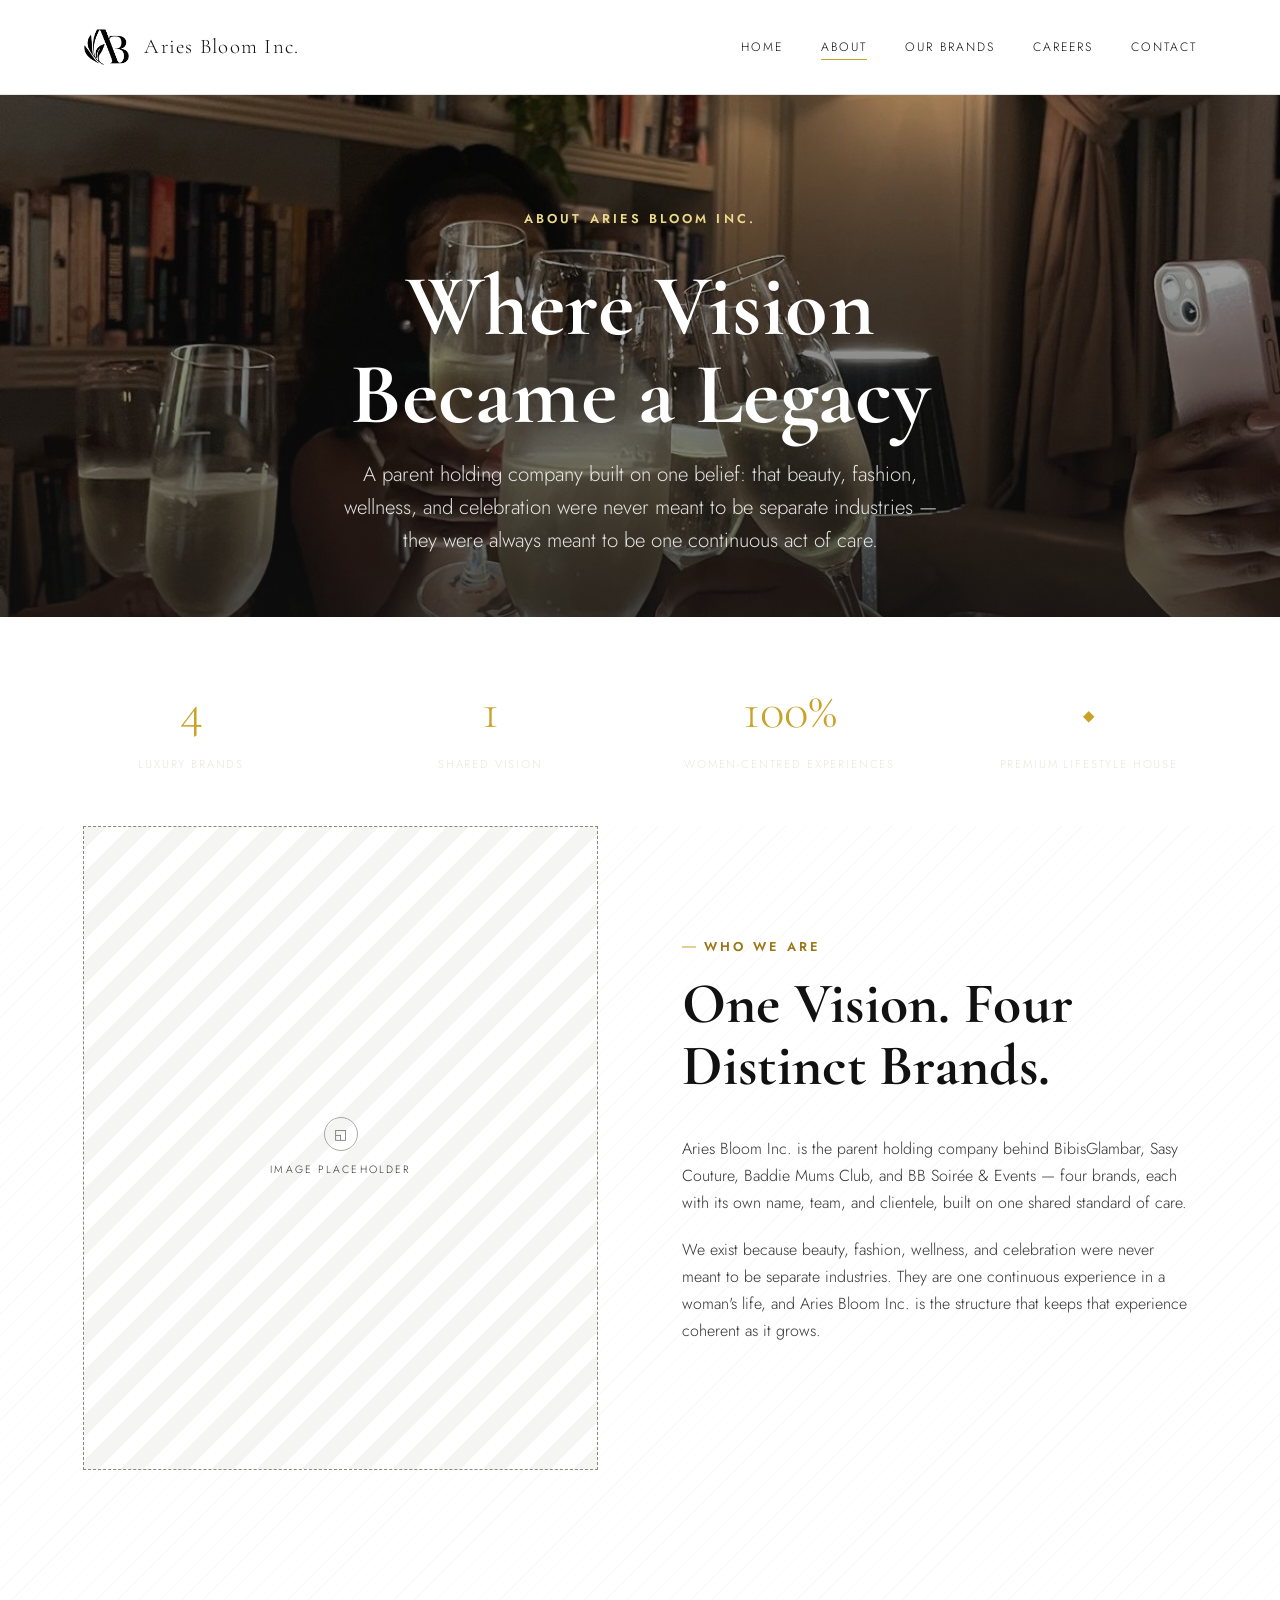
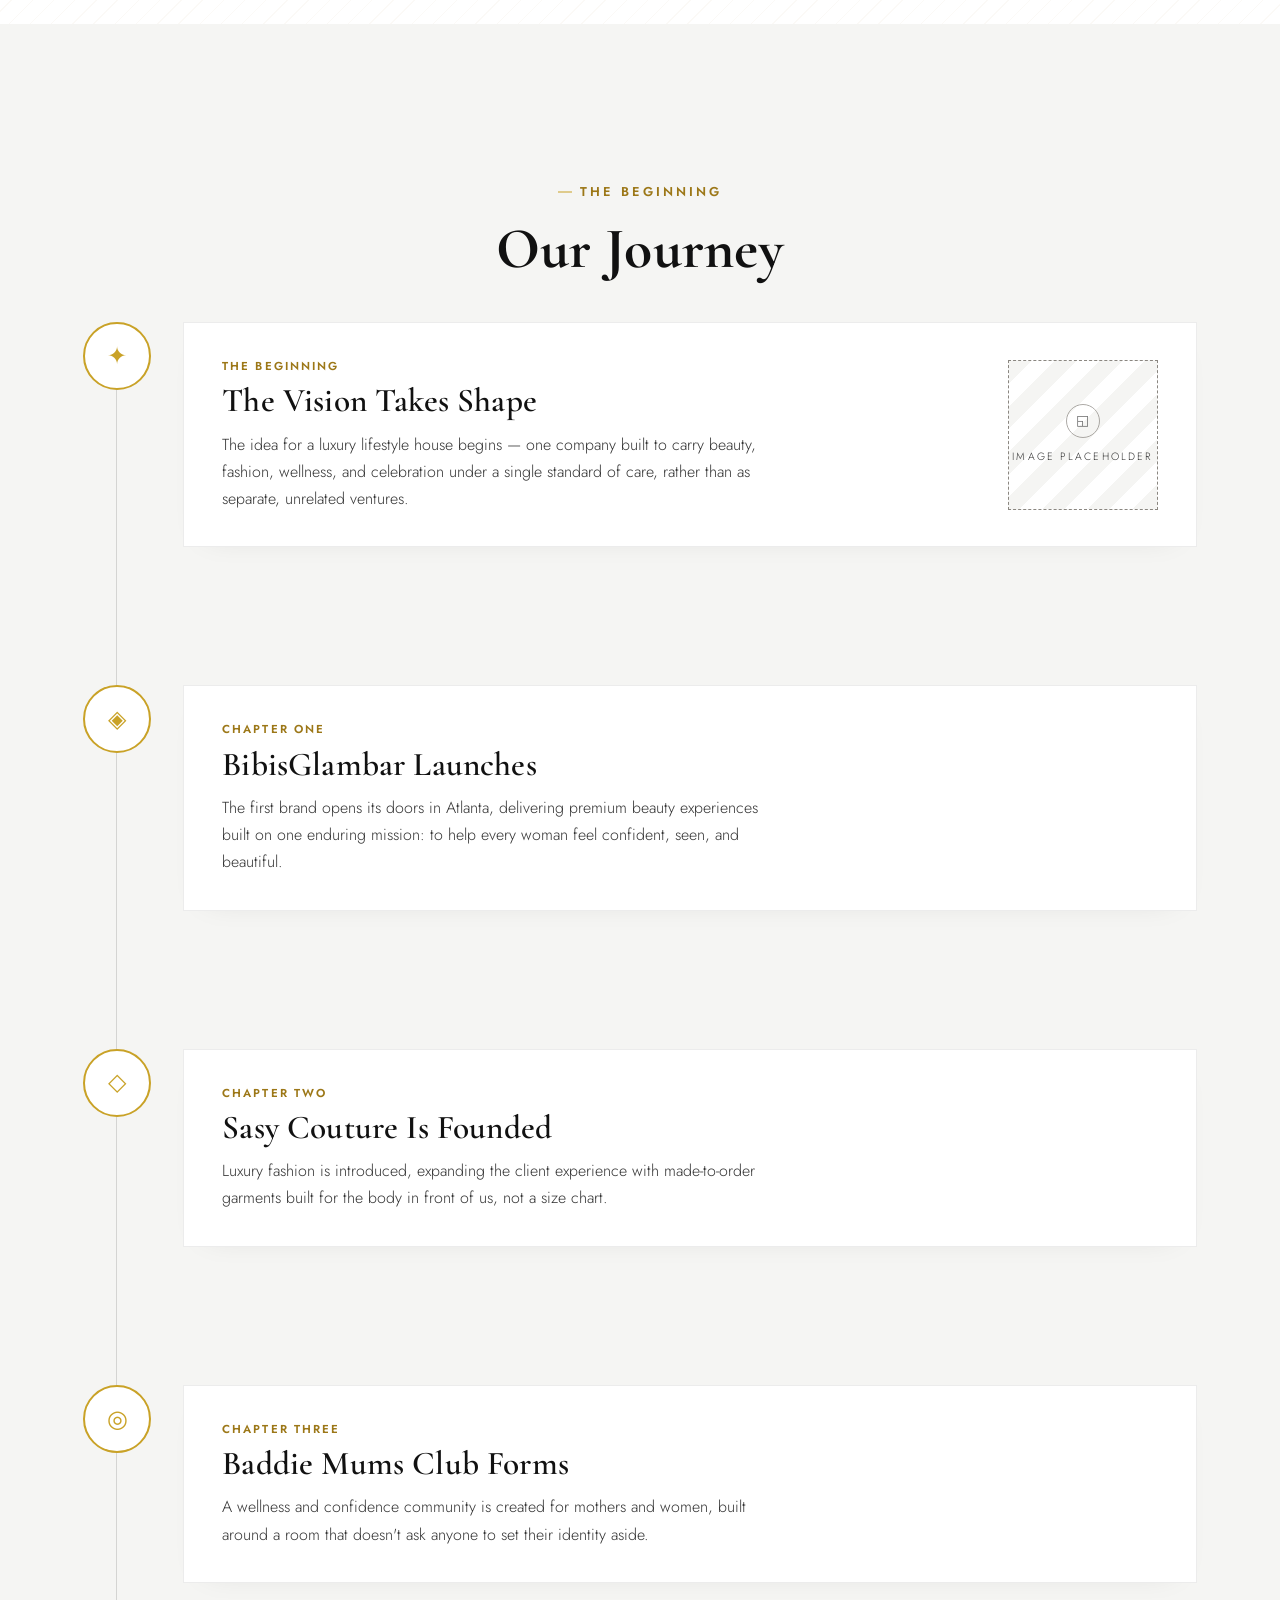
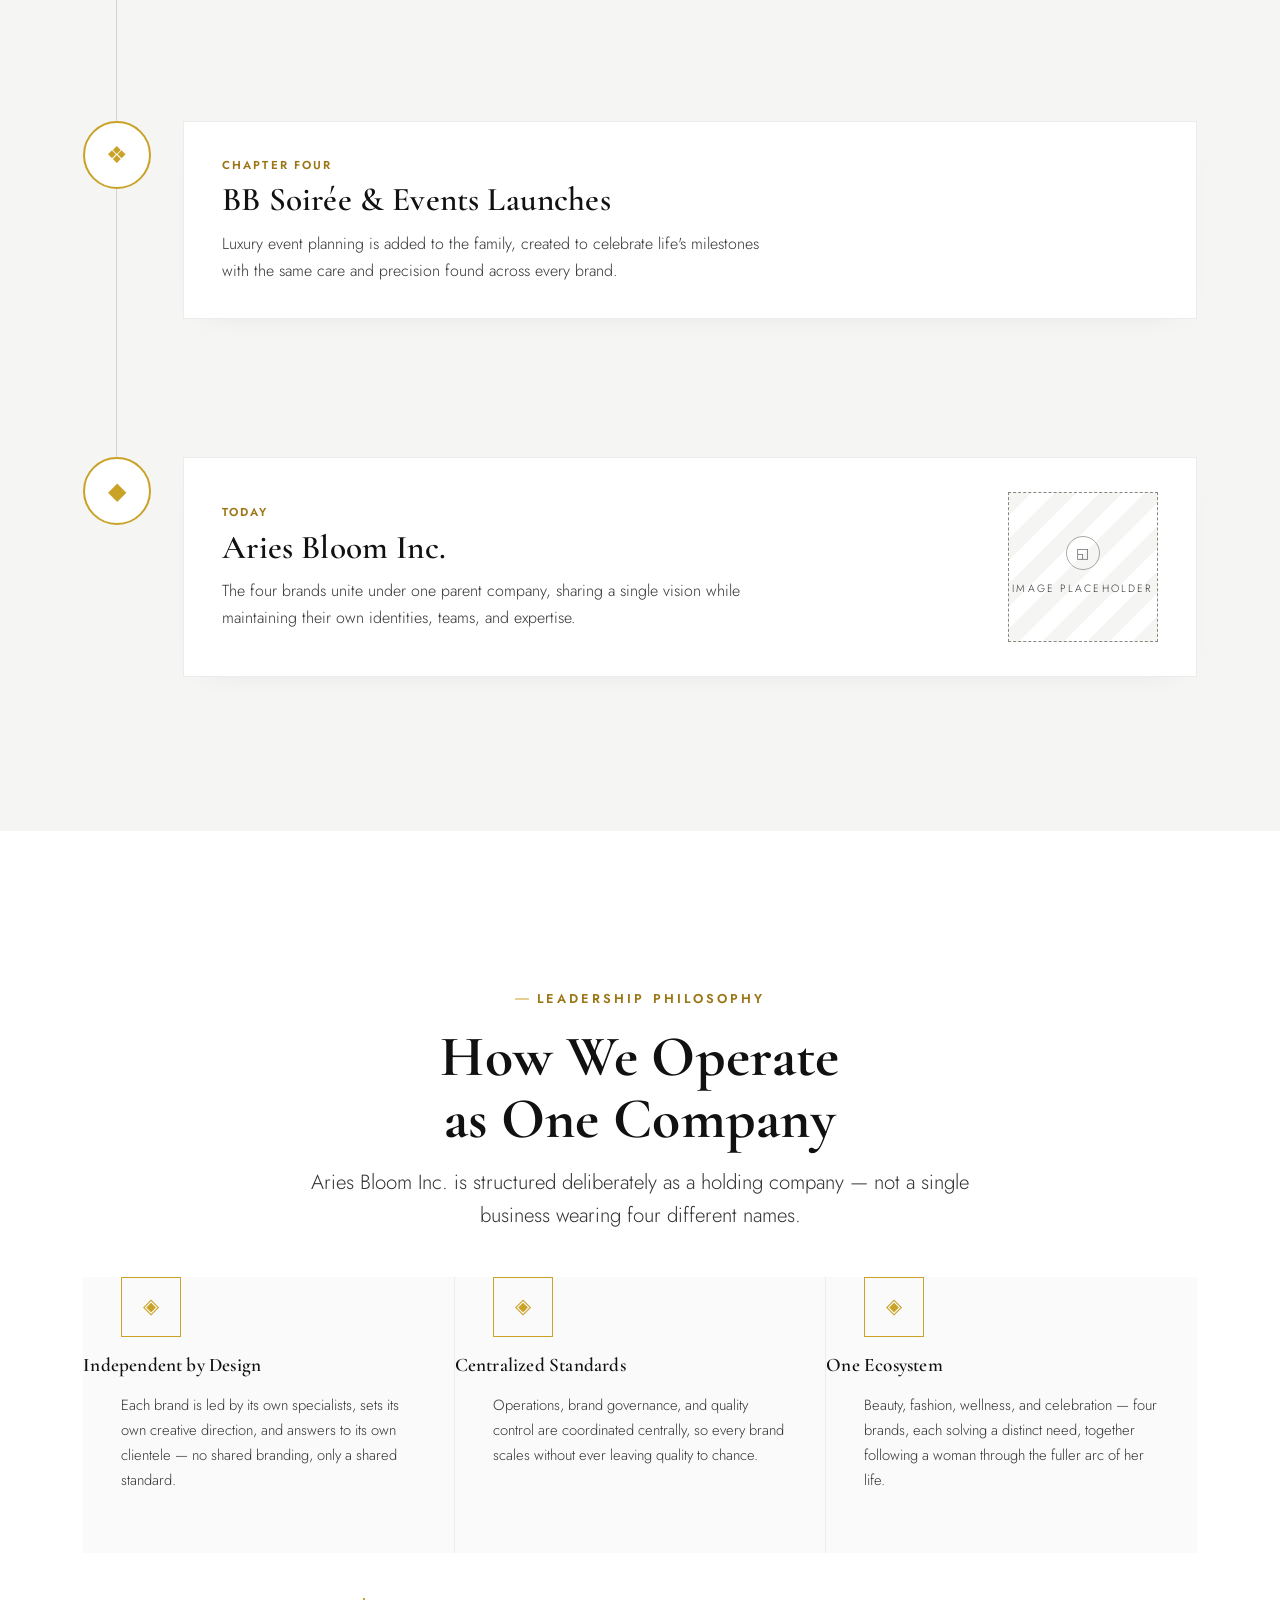
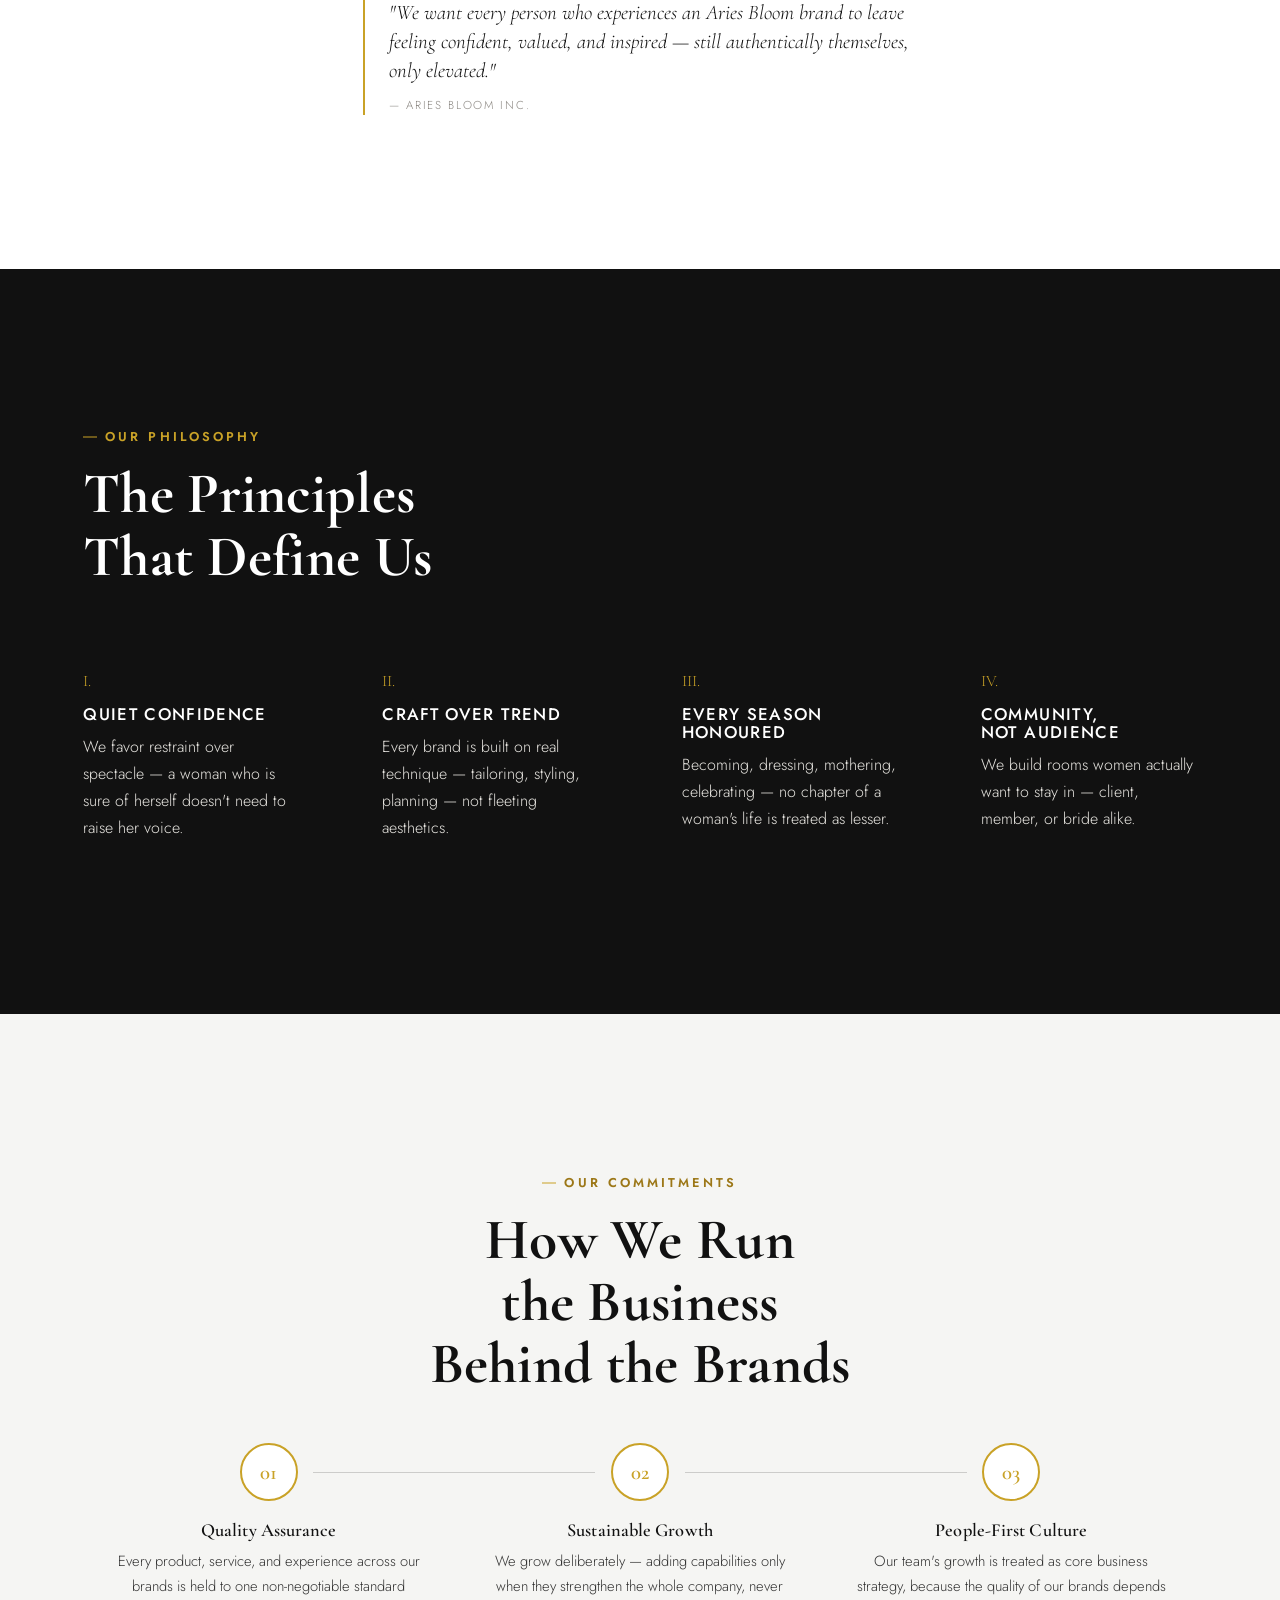
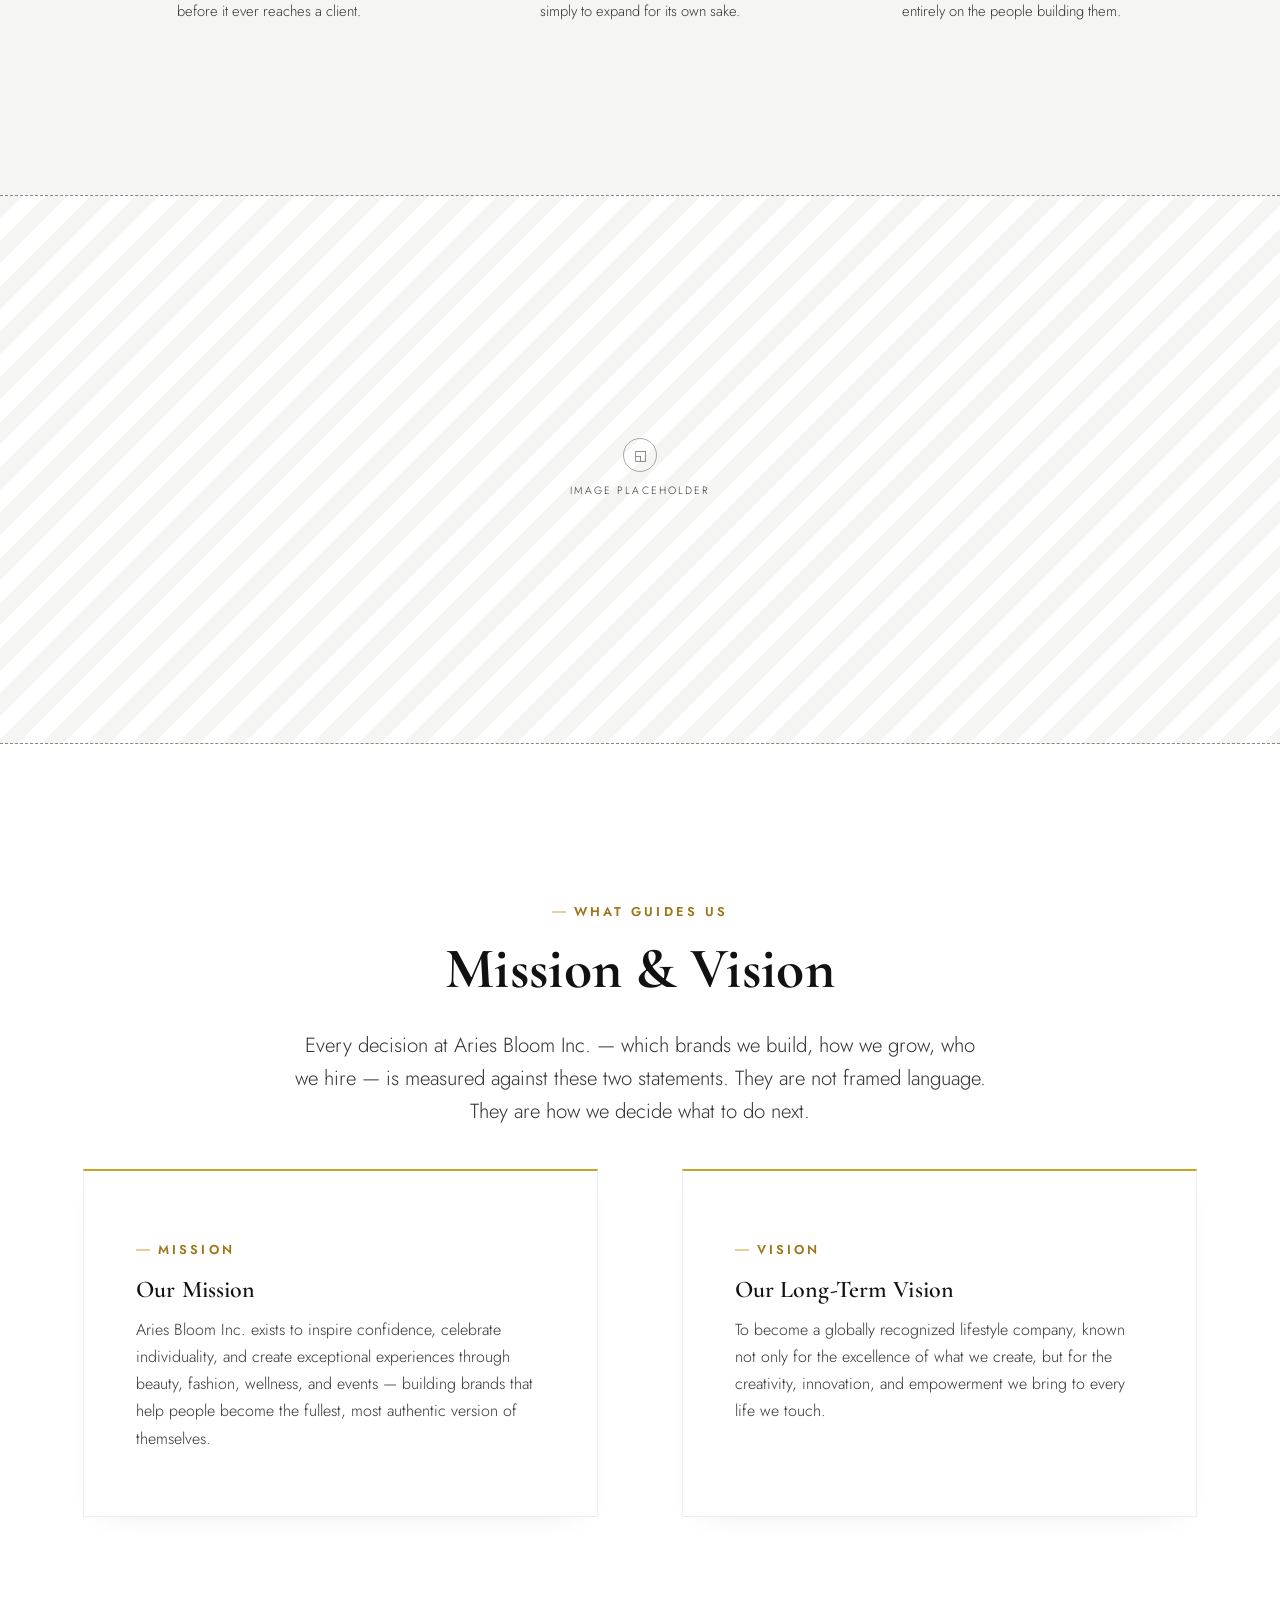
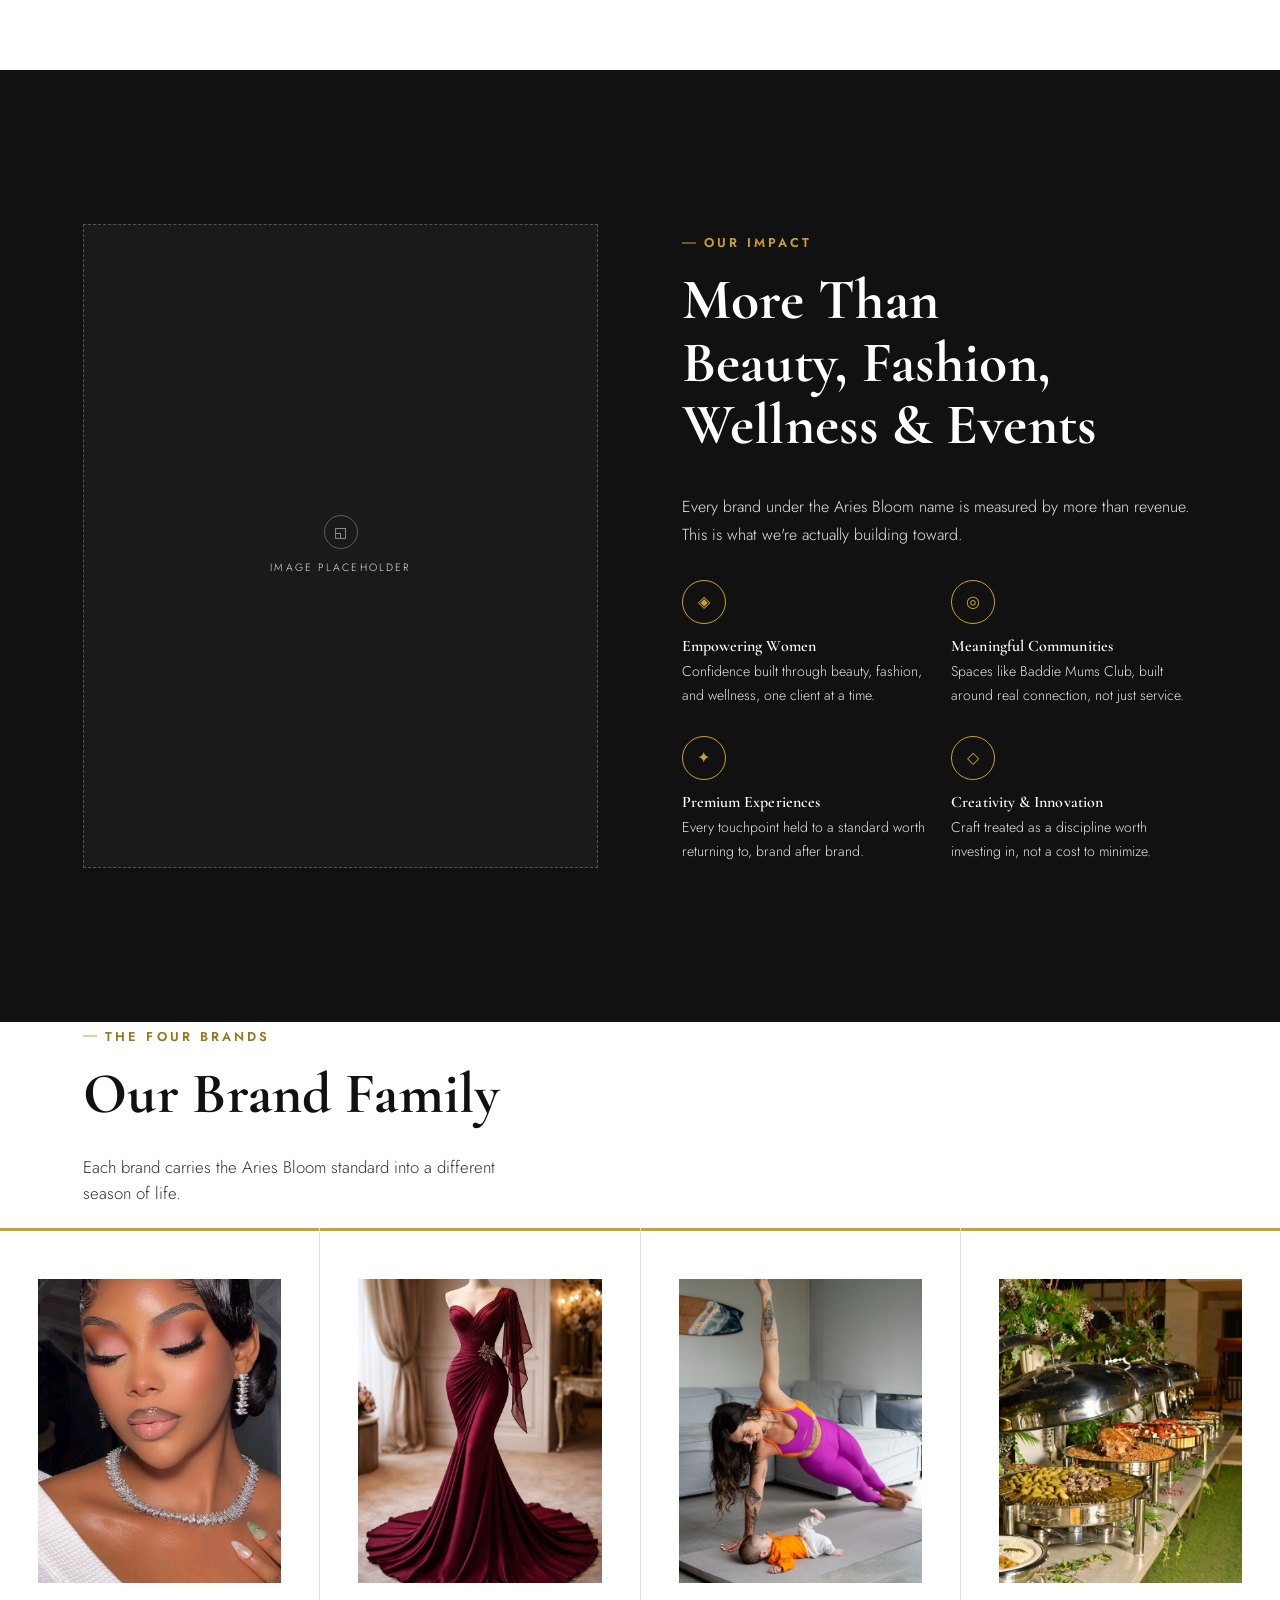
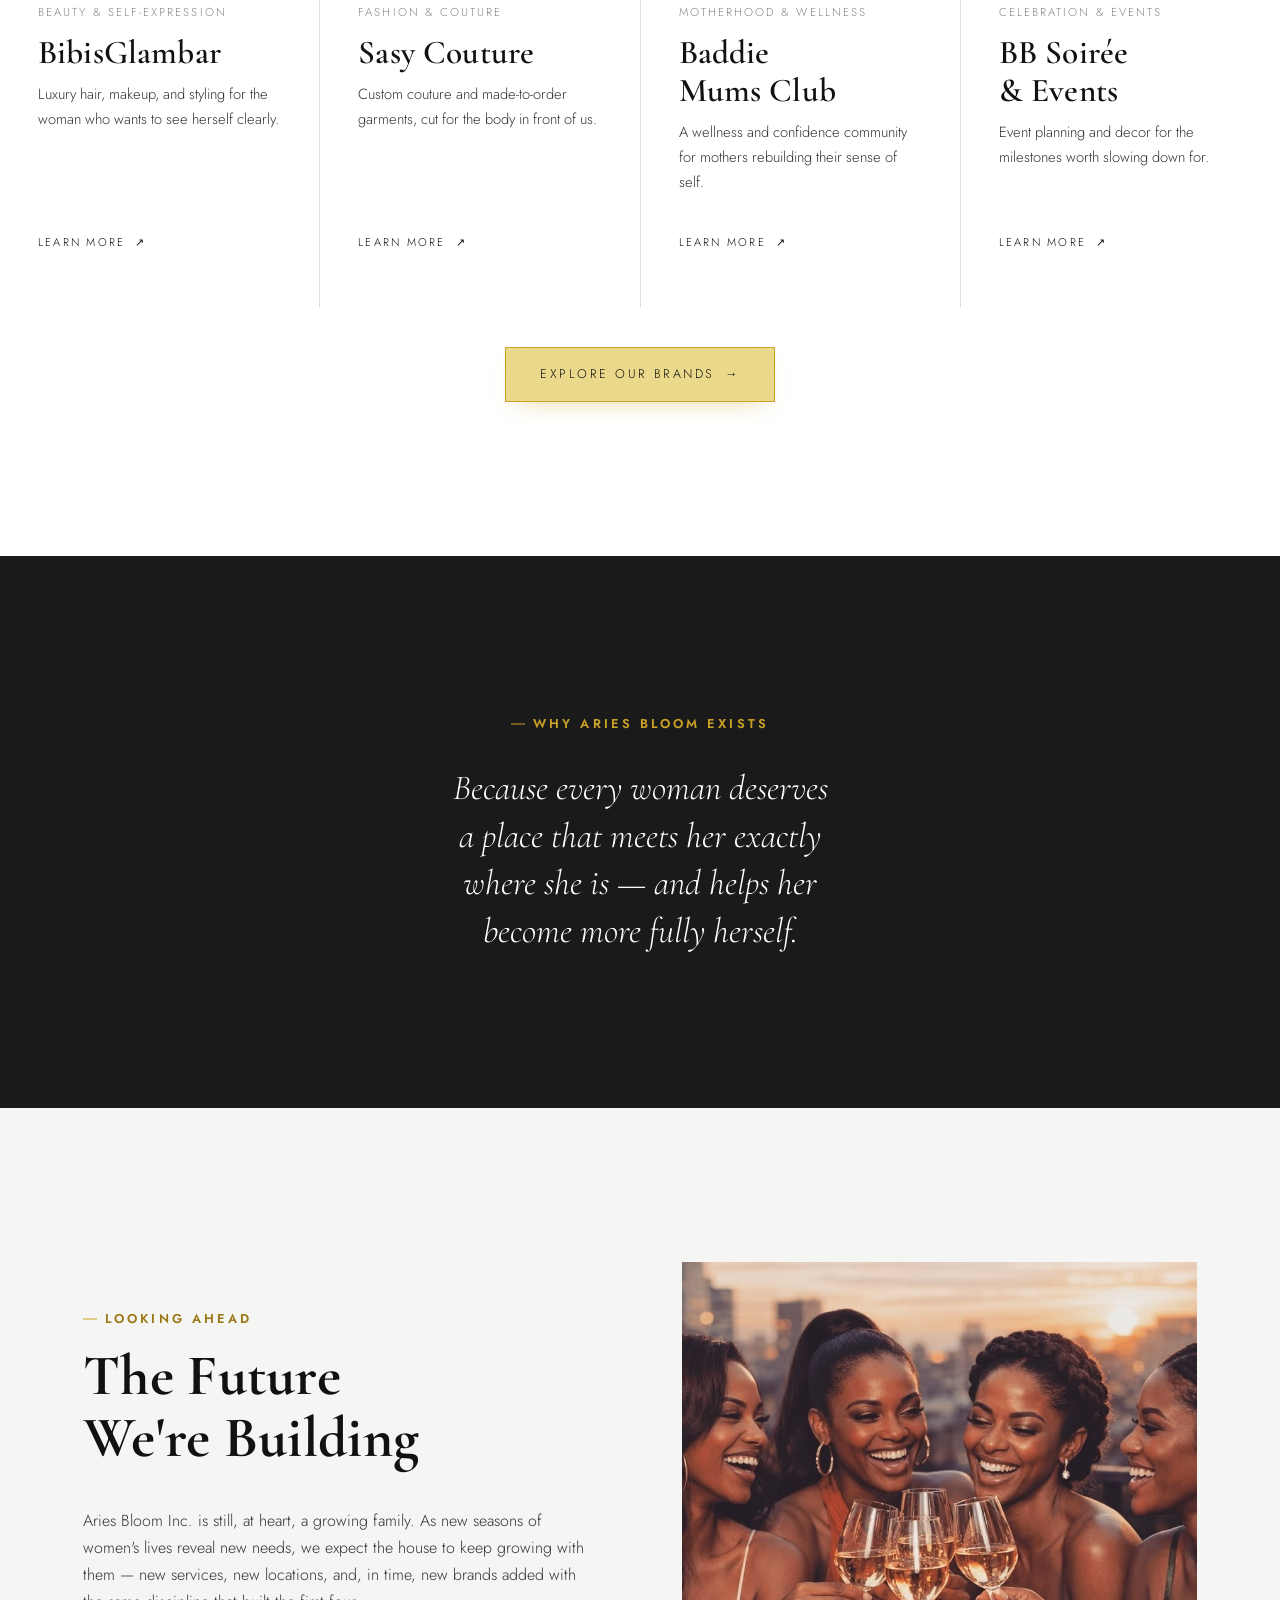
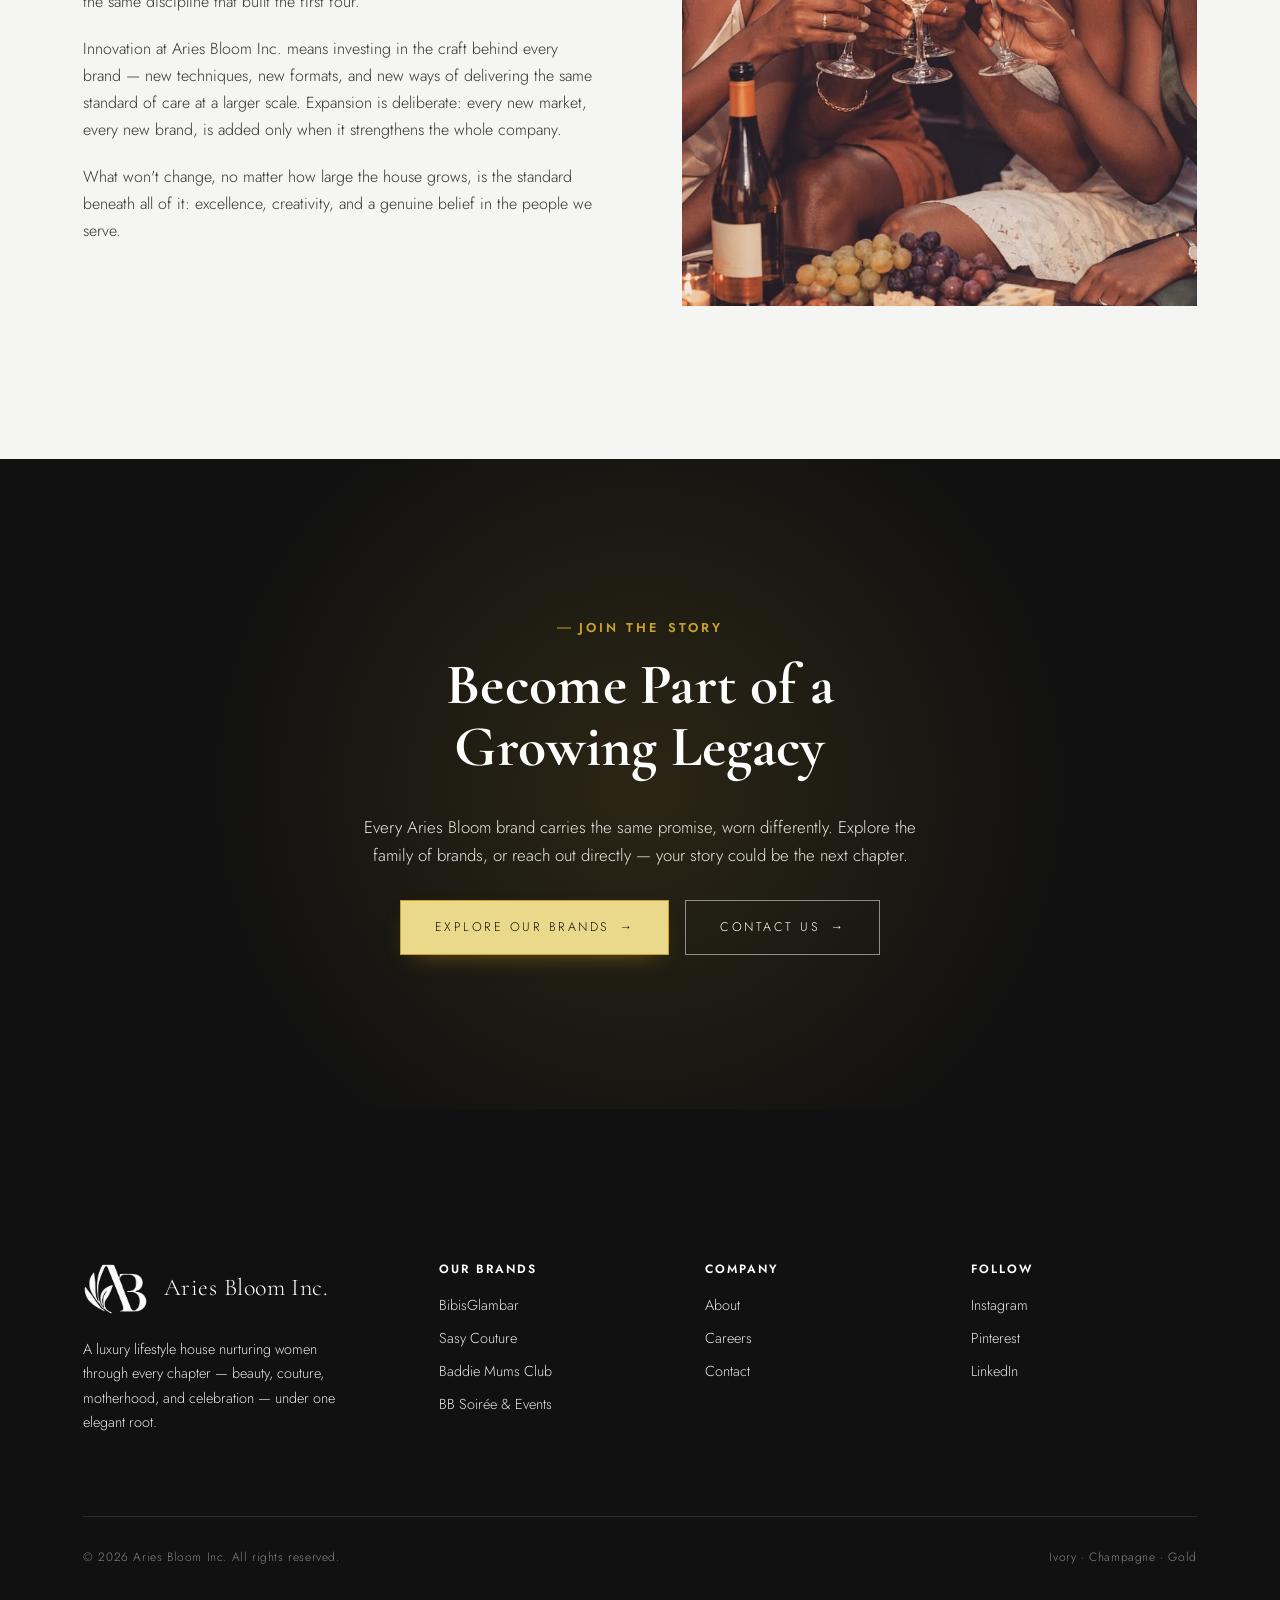
==== commit f13be70f: "Add files via upload" ====
--- a/about.html
+++ b/about.html
@@ -59,7 +59,7 @@
   <!-- ============================================
        3. WHO WE ARE (split, image placeholder)
        ============================================ -->
-  <section class="section" style="padding-top:0;">
+  <section class="section section--textured" style="padding-top:0;">
     <div class="wrap split reveal">
       <div class="split__image">
         <div class="img-placeholder img-placeholder--split">
@@ -259,6 +259,16 @@
   </section>
 
   <!-- ============================================
+       EDITORIAL IMAGE BREAK
+       ============================================ -->
+  <section class="editorial-break">
+    <div class="img-placeholder" style="height:100%; aspect-ratio:auto;">
+      <span class="img-placeholder__icon" aria-hidden="true">◱</span>
+      <span class="img-placeholder__label">Image Placeholder</span>
+    </div>
+  </section>
+
+  <!-- ============================================
        8. MISSION & VISION (with intro paragraph)
        ============================================ -->
   <section class="section">
@@ -384,7 +394,7 @@
   <!-- ============================================
        WHY ARIES BLOOM EXISTS (unchanged)
        ============================================ -->
-  <section class="section section--dark">
+  <section class="section section--charcoal">
     <div class="wrap reveal" style="text-align:center;">
       <span class="eyebrow">Why Aries Bloom Exists</span>
       <p style="font-family:var(--font-display); font-style:italic; font-size:clamp(1.5rem, 3vw, 2.2rem); color:var(--ivory); max-width:26ch; margin:0.4em auto 0; line-height:1.35;">Because every woman deserves a place that meets her exactly where she is — and helps her become more fully herself.</p>
--- a/css/style.css
+++ b/css/style.css
@@ -142,6 +142,14 @@
 .section--dark p { color: var(--nude); }
 .section--dark h1, .section--dark h2, .section--dark h3 { color: var(--ivory); }
 .section--dark .eyebrow { color: var(--gold); }
+.section--charcoal { background: var(--charcoal); color: var(--champagne); }
+.section--charcoal p { color: var(--nude); }
+.section--charcoal h1, .section--charcoal h2, .section--charcoal h3 { color: var(--ivory); }
+.section--charcoal .eyebrow { color: var(--gold); }
+.section--textured {
+  background-color: var(--ivory);
+  background-image: repeating-linear-gradient(135deg, rgba(184,147,90,0.05) 0px, rgba(184,147,90,0.05) 1px, transparent 1px, transparent 15px);
+}
 .section--champagne { background: var(--champagne); }
 
 /* Closing CTA — a soft radial glow behind the content gives the
@@ -981,6 +989,25 @@
 .img-placeholder--card { aspect-ratio: 4/5; min-height: 0; }
 .img-placeholder--square { aspect-ratio: 1/1; min-height: 0; }
 .img-placeholder--wide { aspect-ratio: 16/9; min-height: 0; }
+.editorial-break {
+  width: 100%;
+  aspect-ratio: 21/9;
+  min-height: 320px;
+  max-height: 560px;
+  position: relative;
+}
+.editorial-break .img-placeholder { border-left: none; border-right: none; }
+.editorial-break__caption {
+  position: absolute;
+  bottom: 32px; left: 0; right: 0;
+  text-align: center;
+  font-family: var(--font-display);
+  font-style: italic;
+  font-size: clamp(1.1rem, 2vw, 1.5rem);
+  color: var(--taupe-deep);
+  padding: 0 var(--gutter);
+}
+@media (max-width: 640px) { .editorial-break { aspect-ratio: 4/5; min-height: 280px; } }
 .img-placeholder--avatar {
   aspect-ratio: 1/1; min-height: 0;
   width: 88px; height: 88px;
@@ -1106,6 +1133,8 @@
   transition: transform 0.4s cubic-bezier(.22,1,.36,1), box-shadow 0.4s cubic-bezier(.22,1,.36,1);
 }
 .mv-card:hover { transform: translateY(-4px); box-shadow: 0 20px 40px -26px rgba(17,17,17,0.3); }
+.section--dark .mv-card h3, .section--charcoal .mv-card h3 { color: var(--black); }
+.section--dark .mv-card p, .section--charcoal .mv-card p { color: var(--taupe-deep); }
 @media (max-width: 700px) { .mv-grid { grid-template-columns: 1fr; } }
 @media (max-width: 620px) { .mv-card:hover { transform: none; } }
 
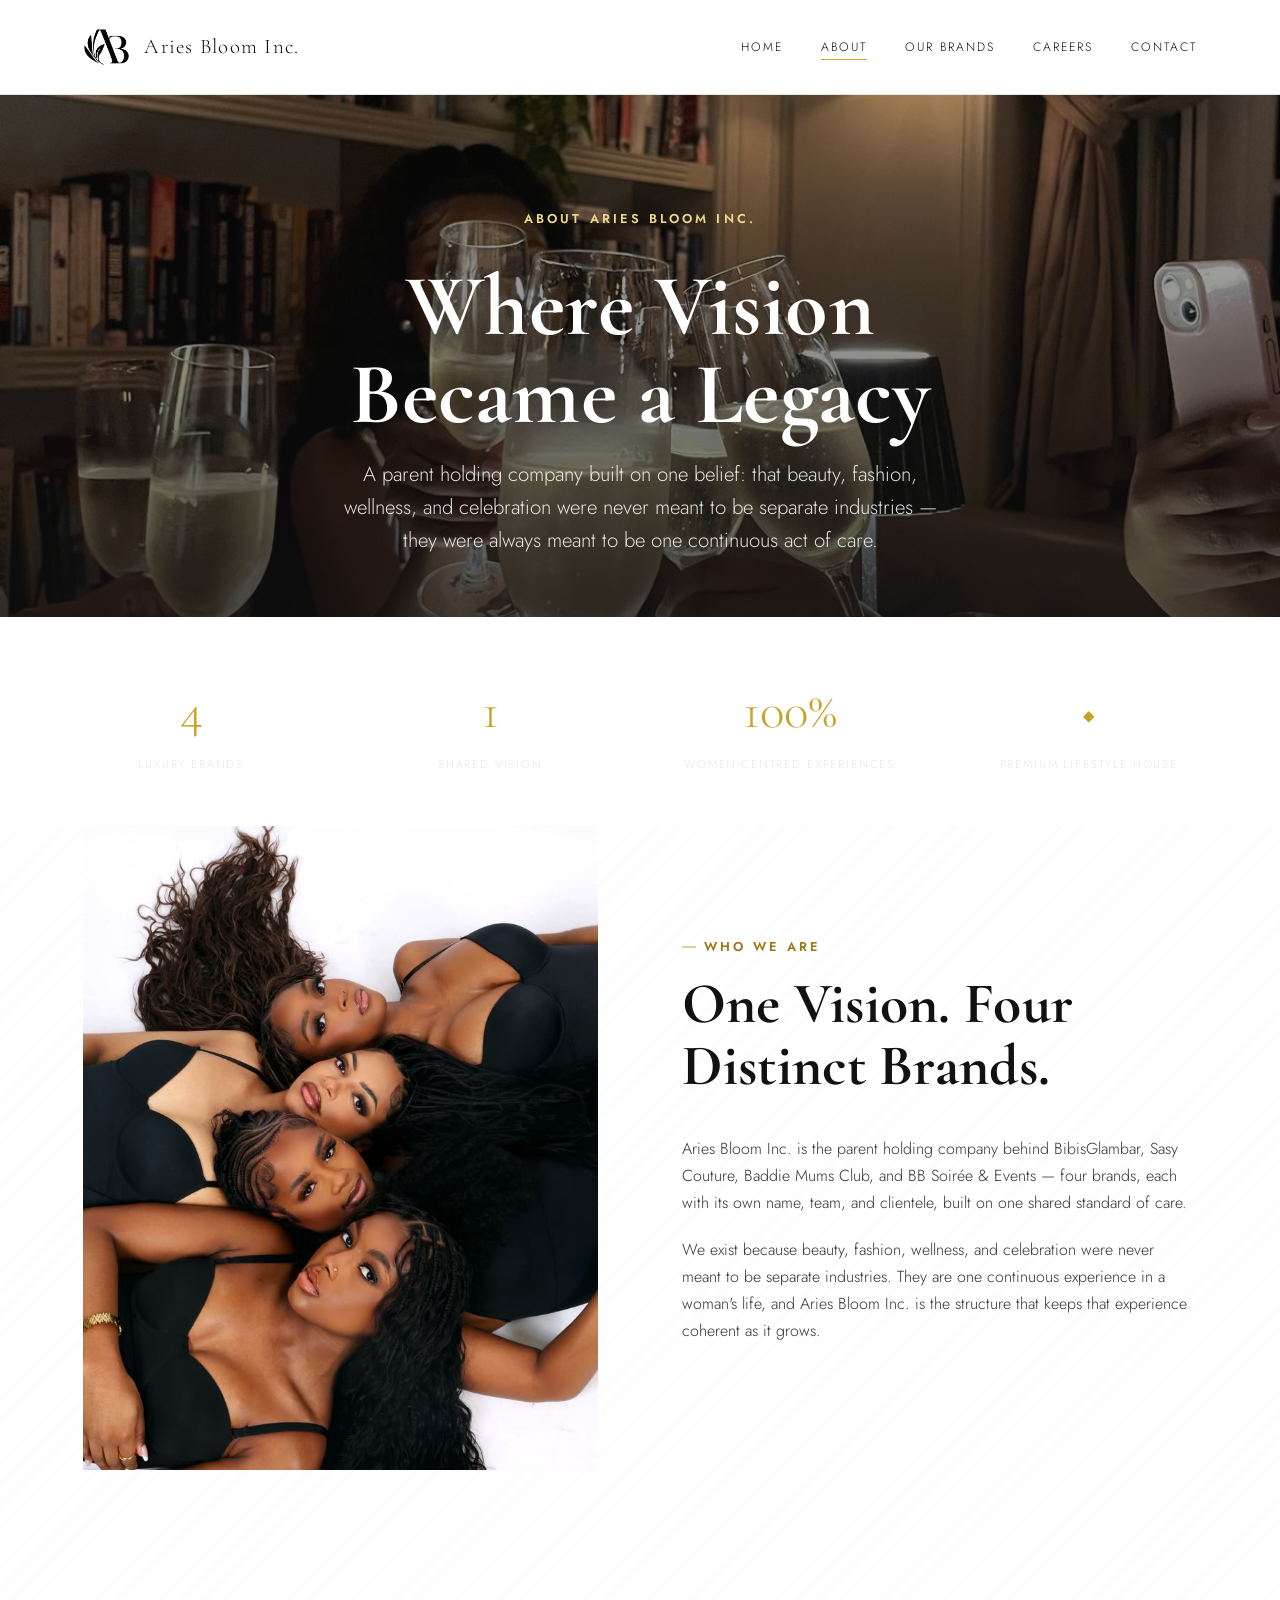
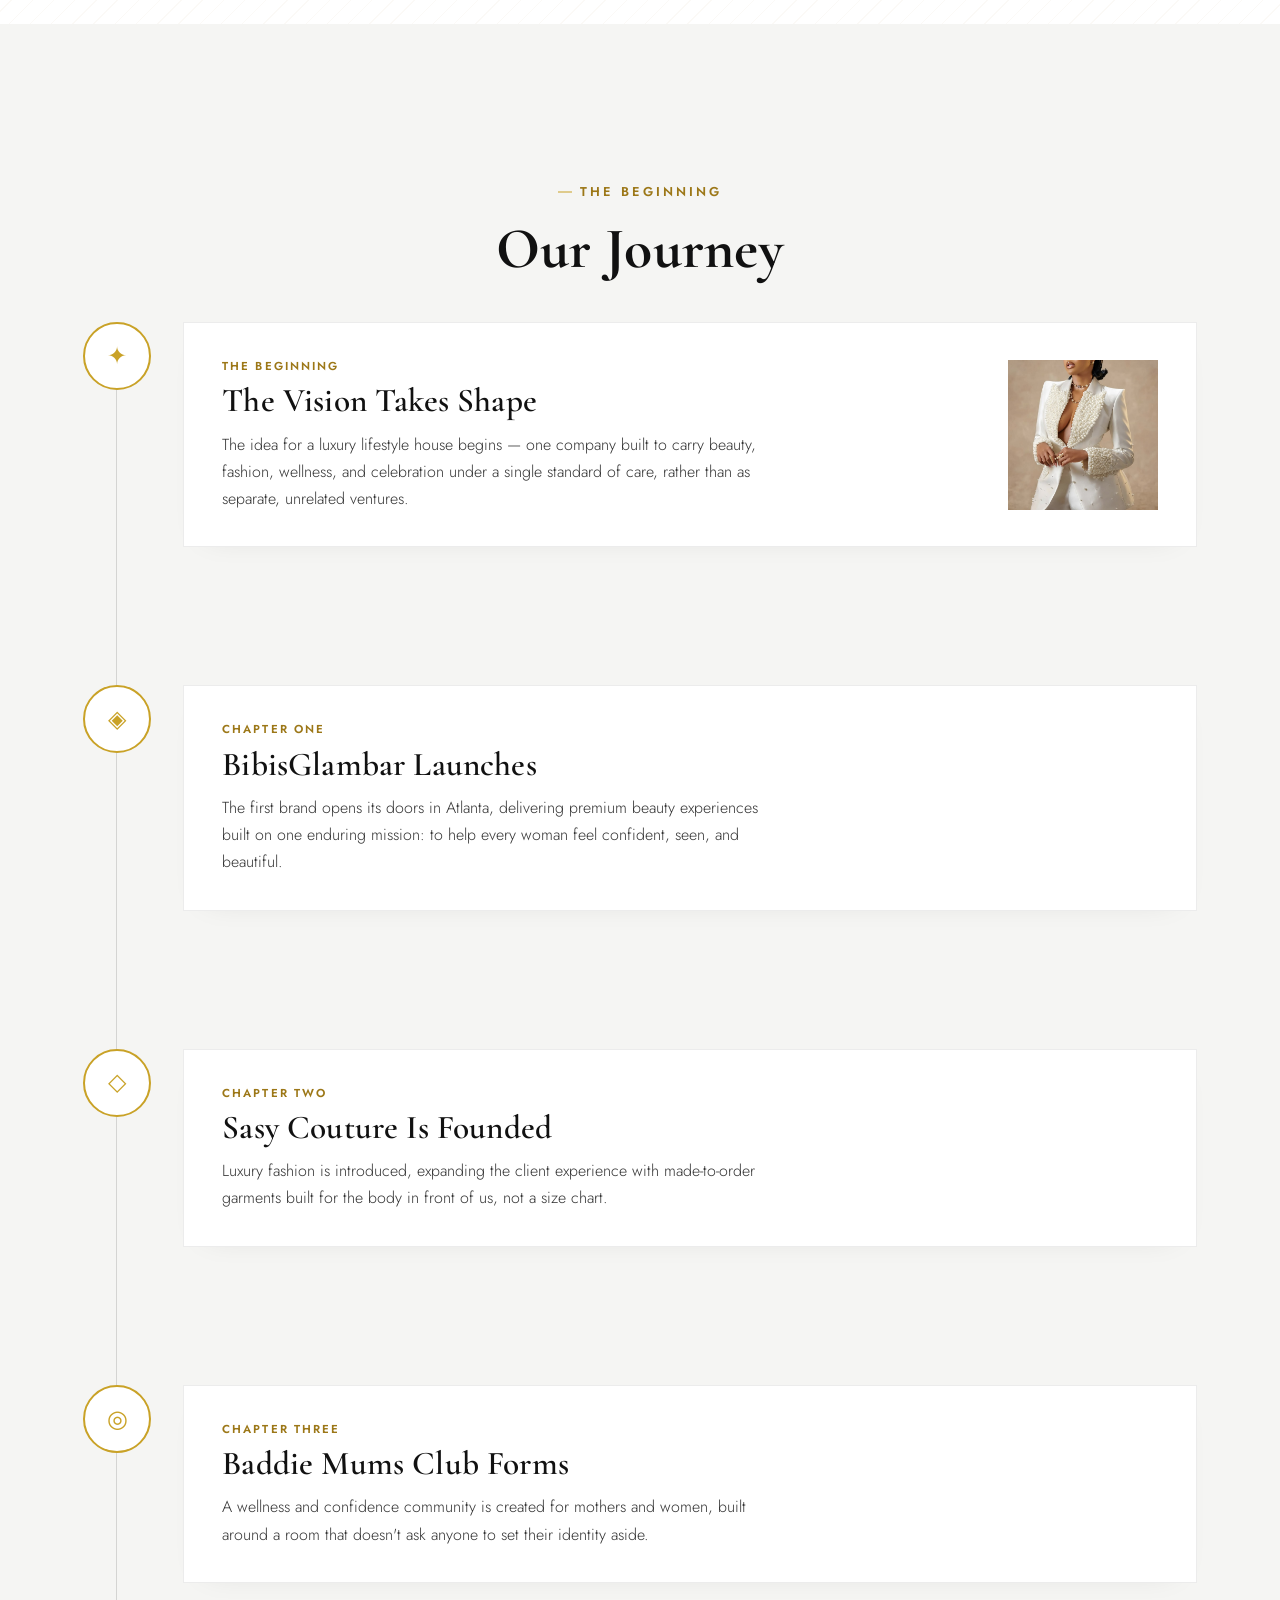
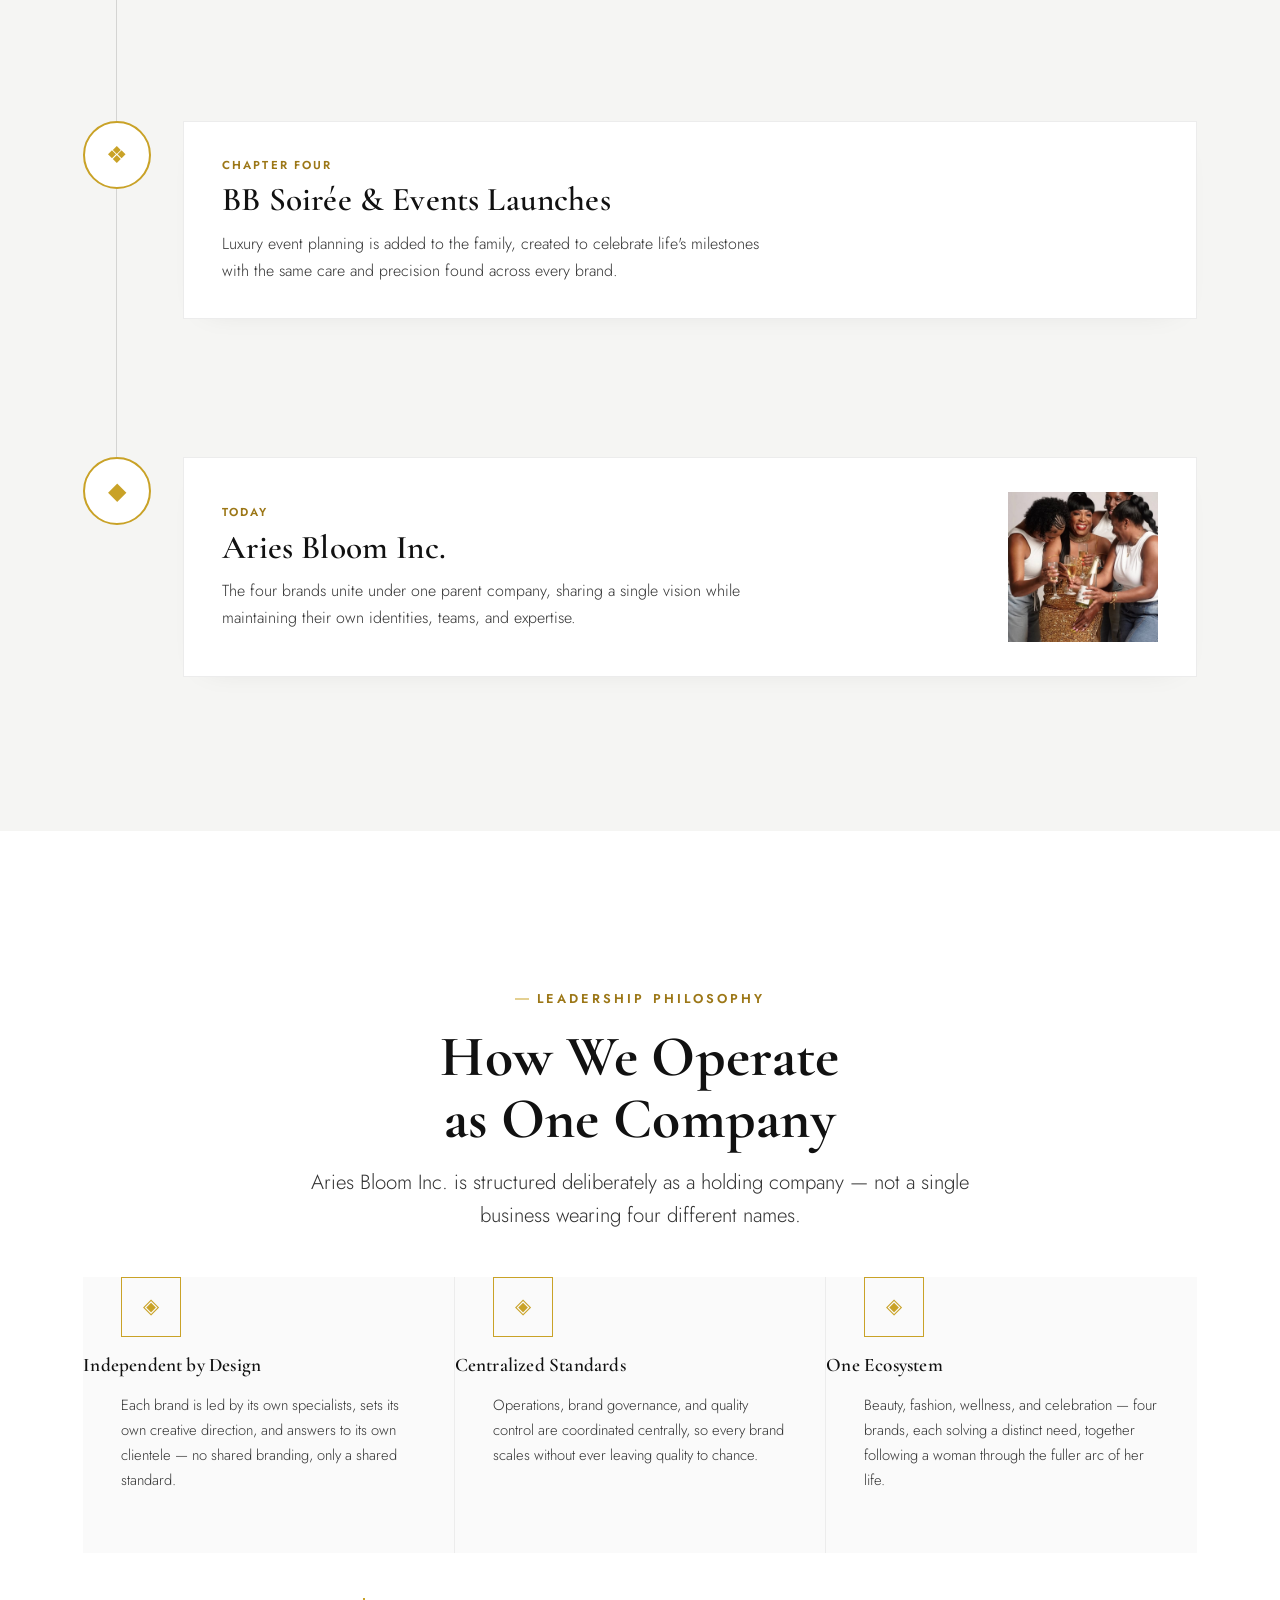
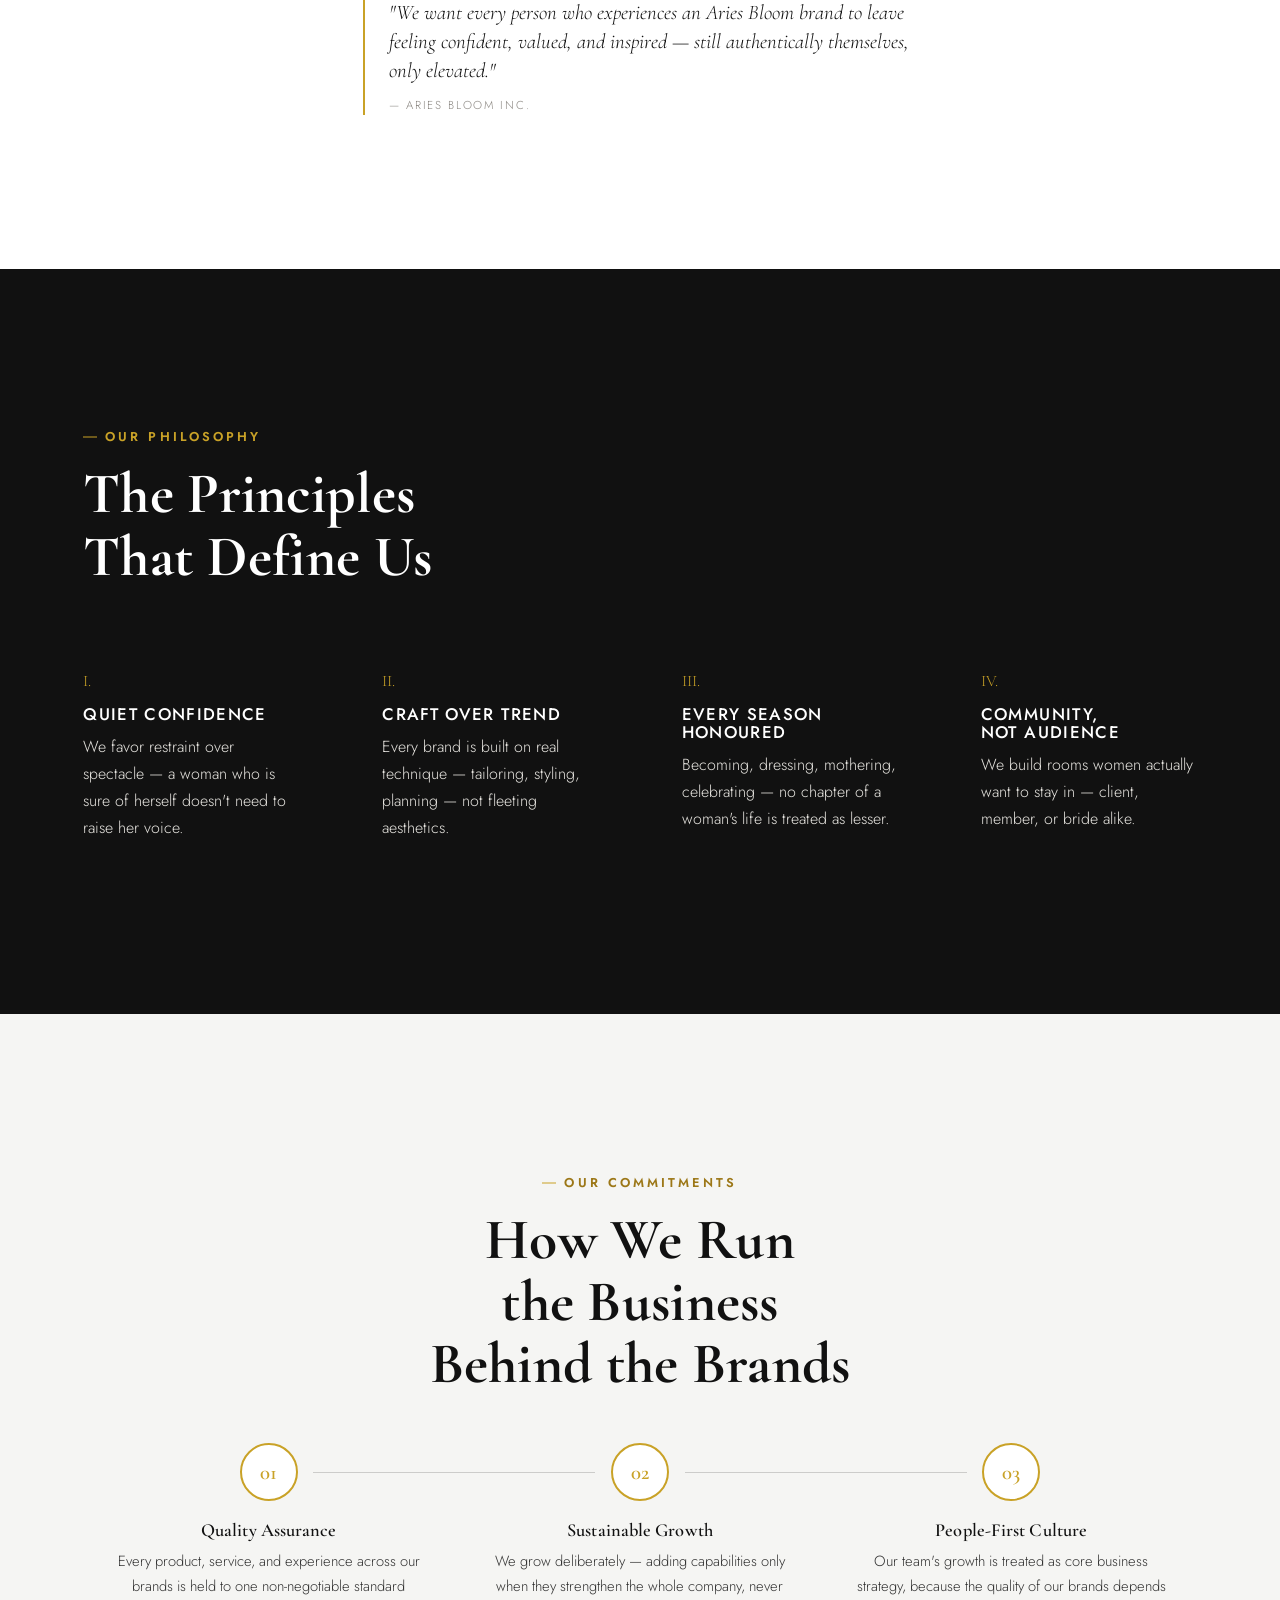
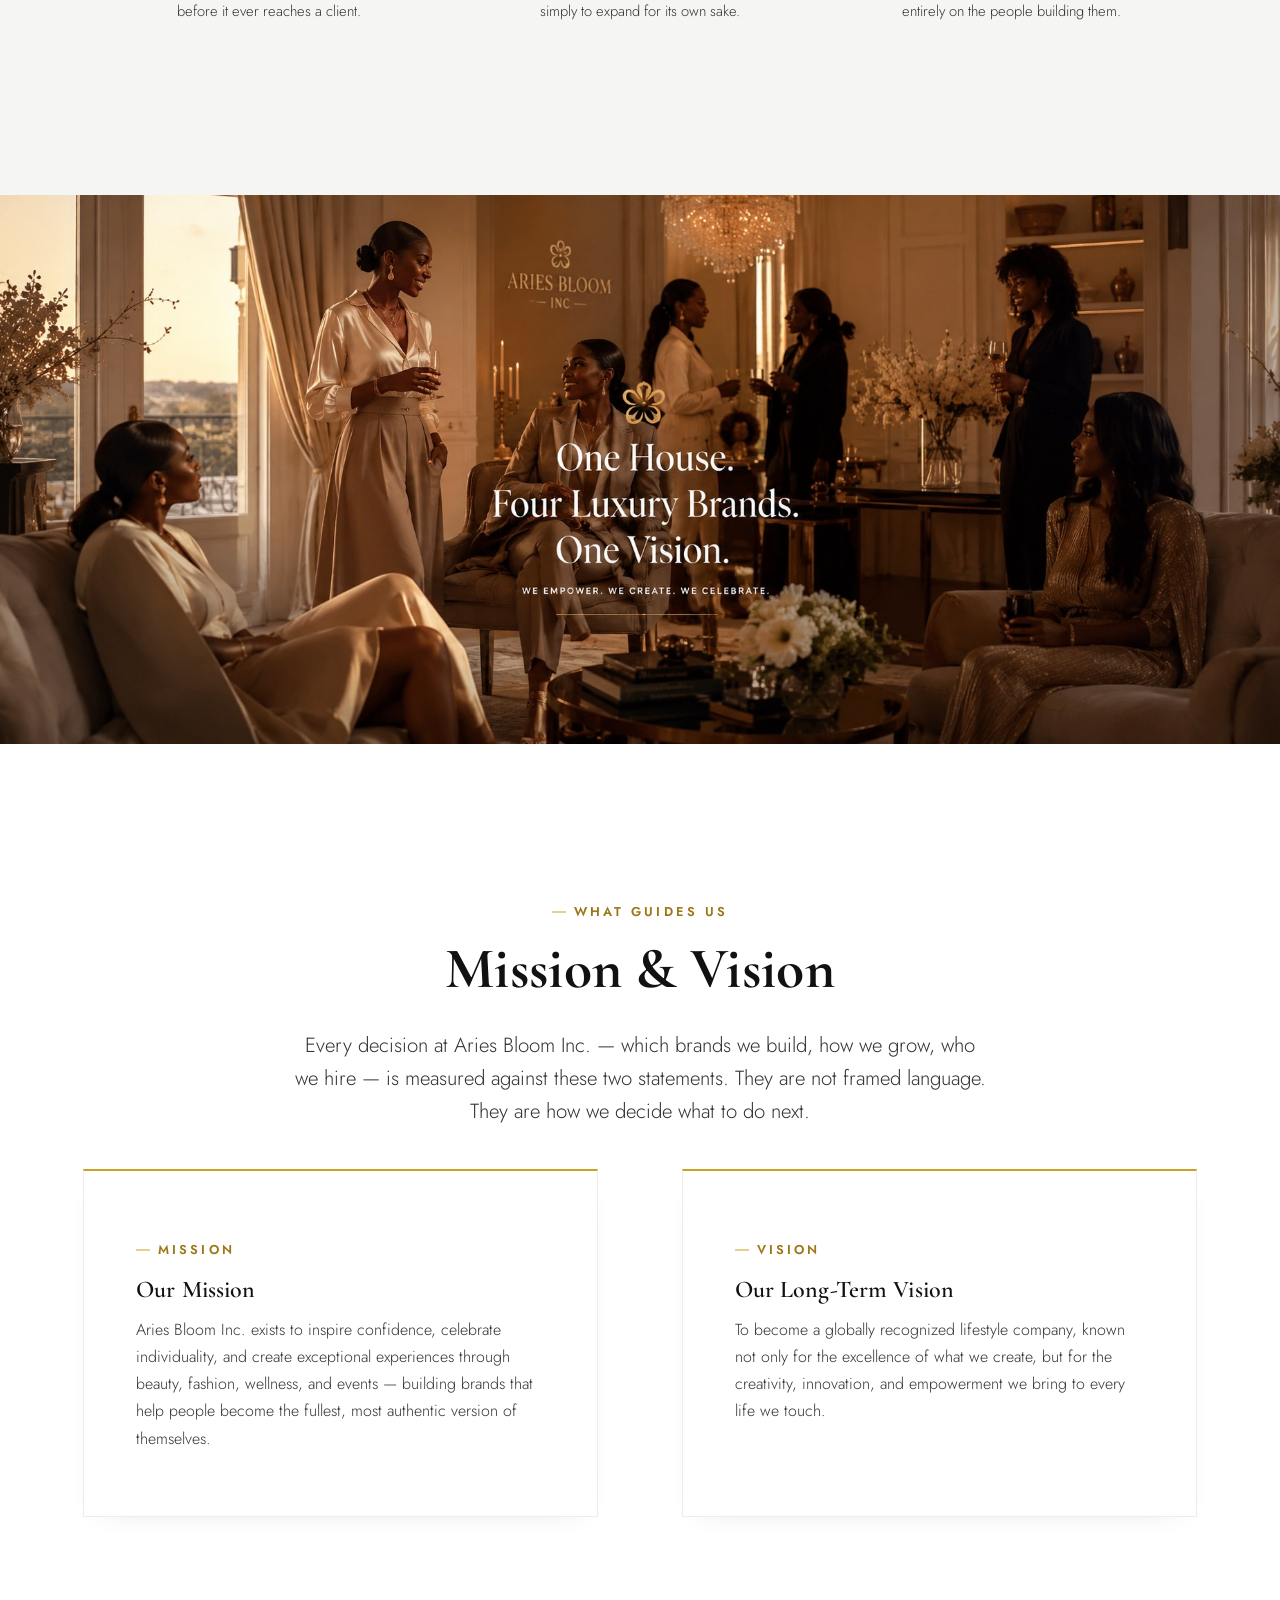
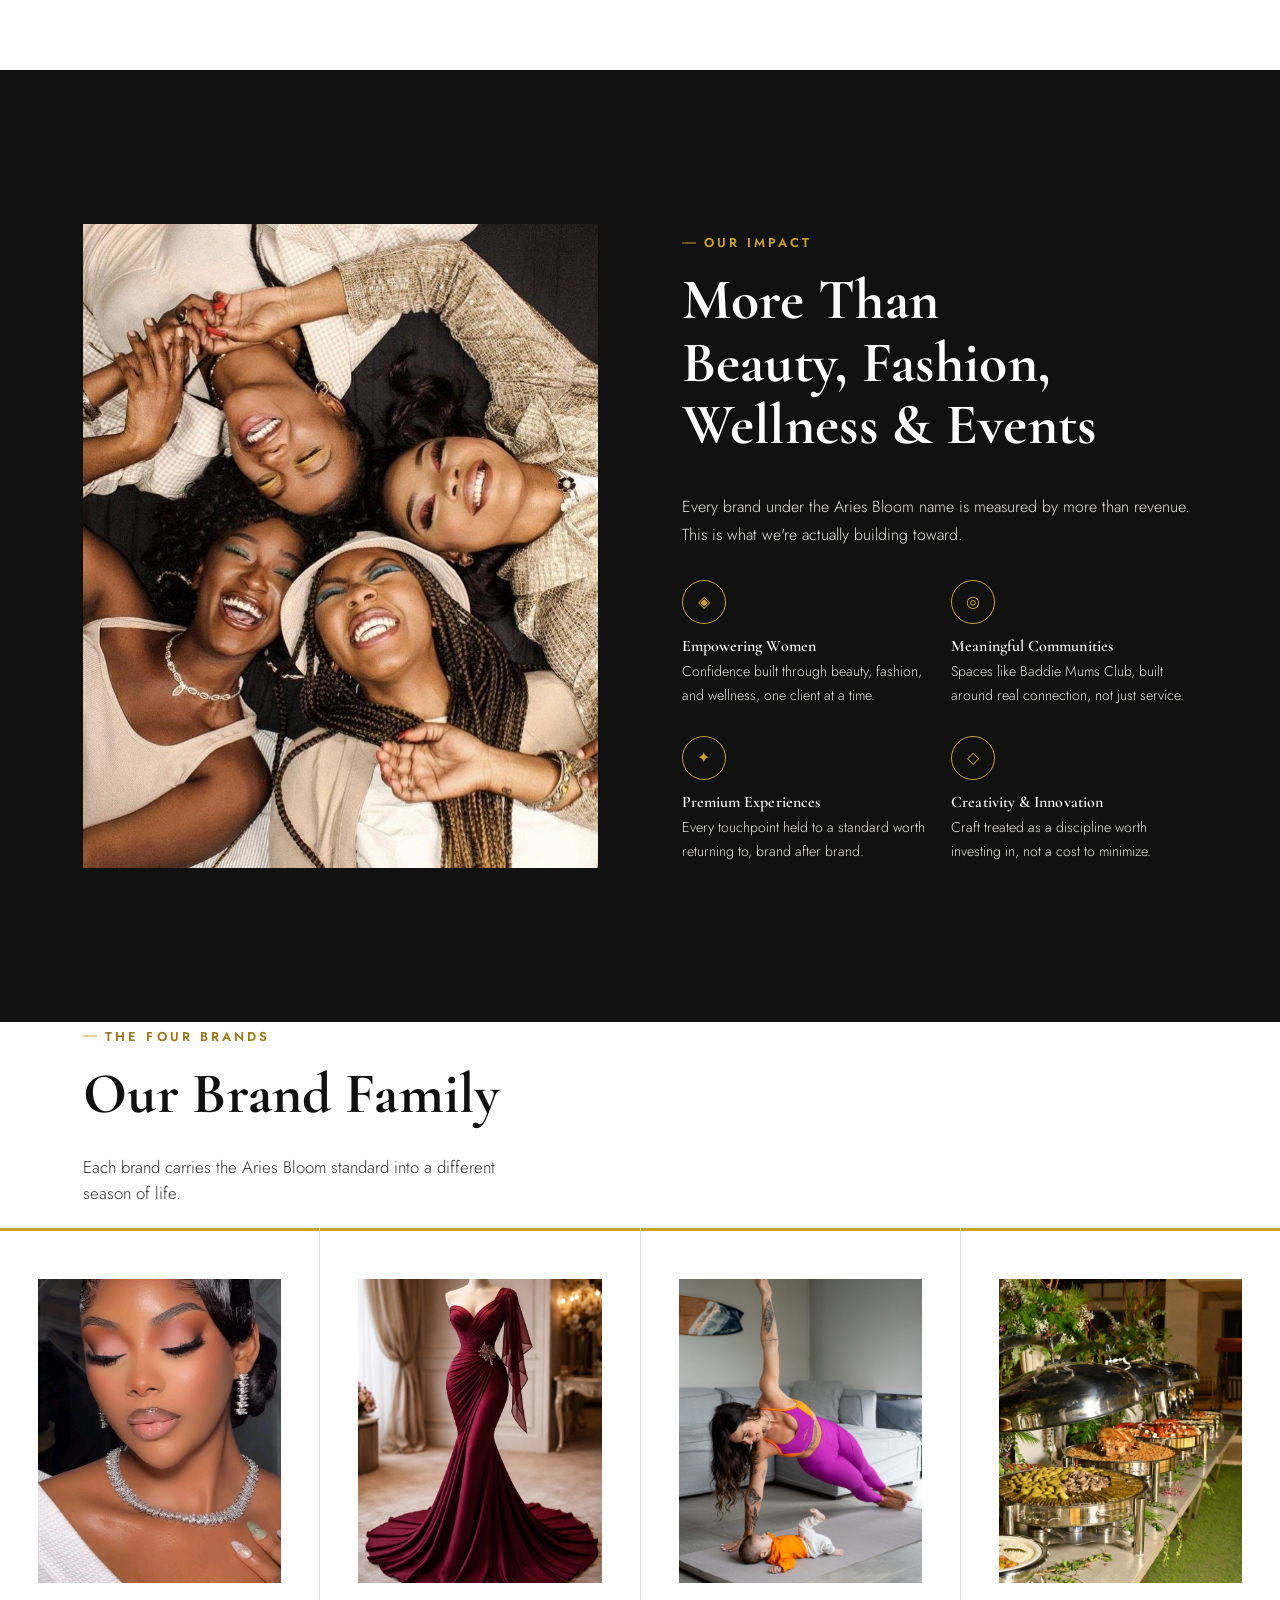
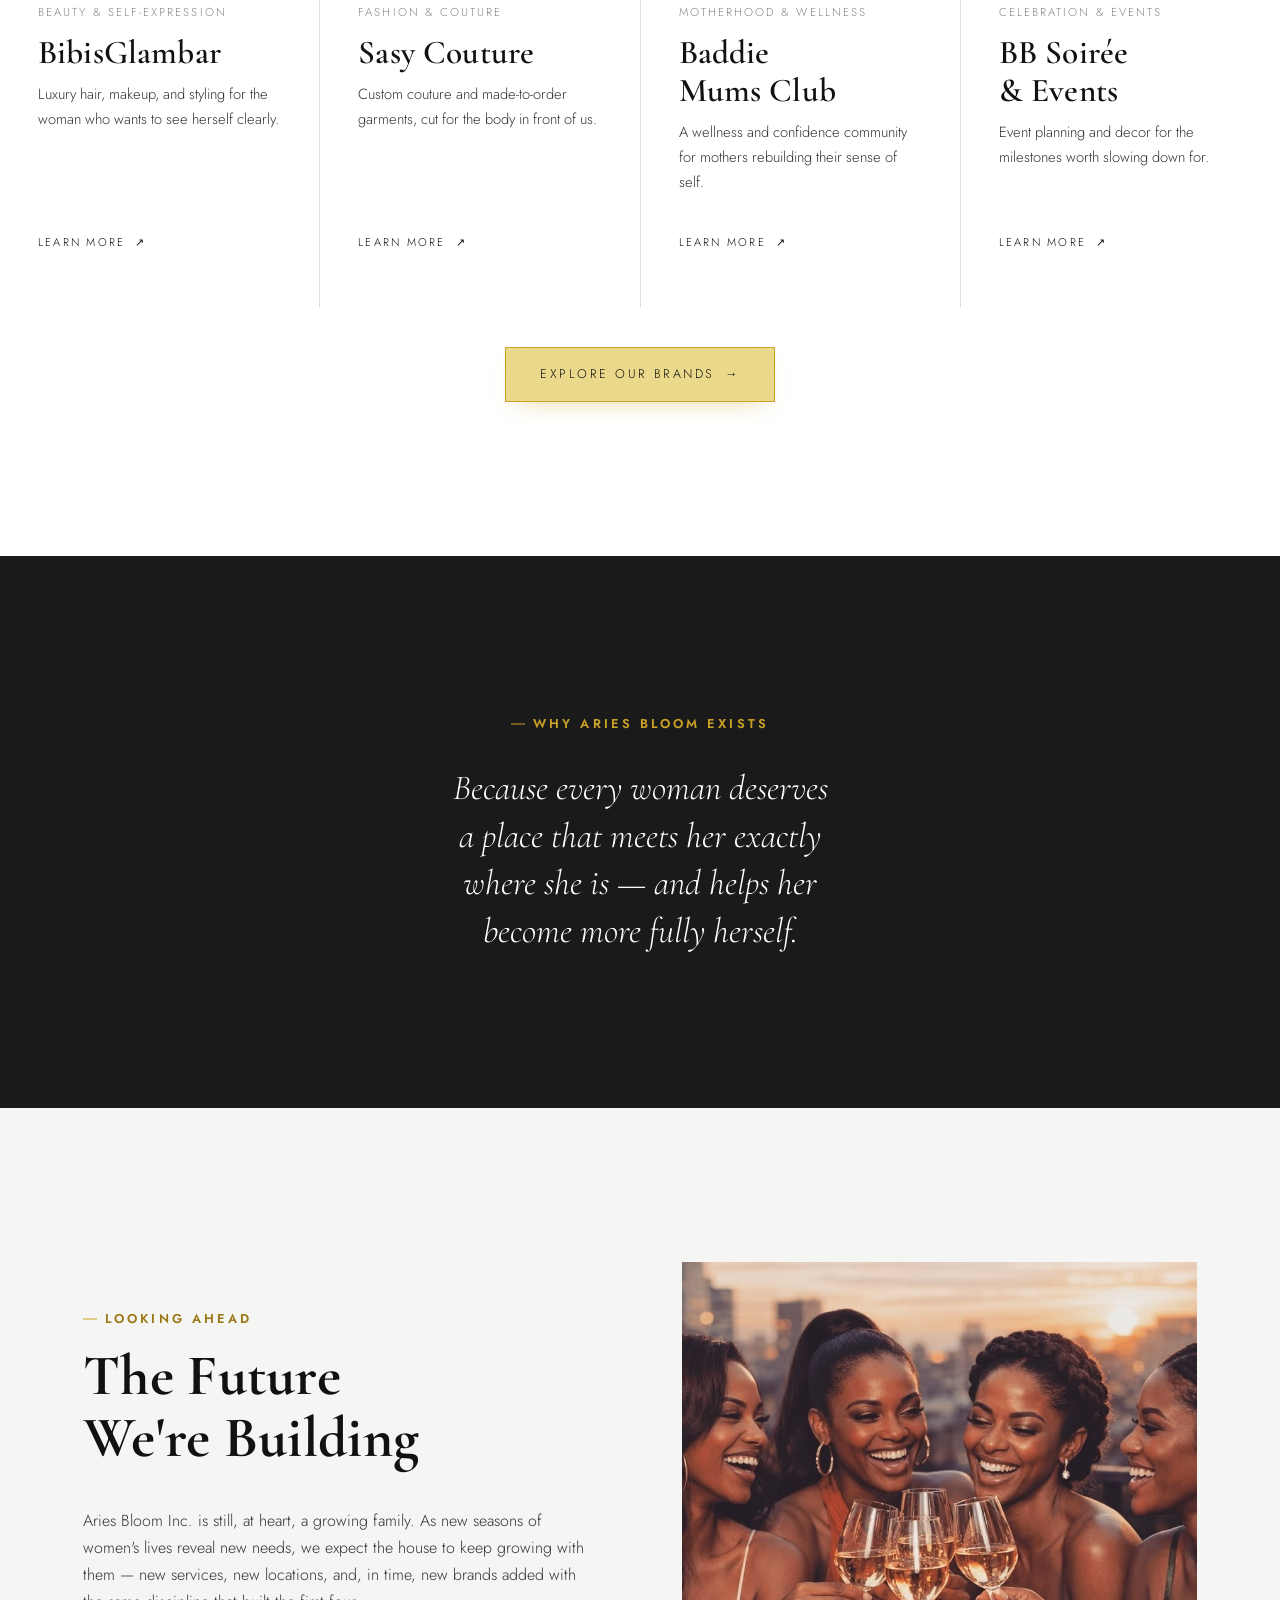
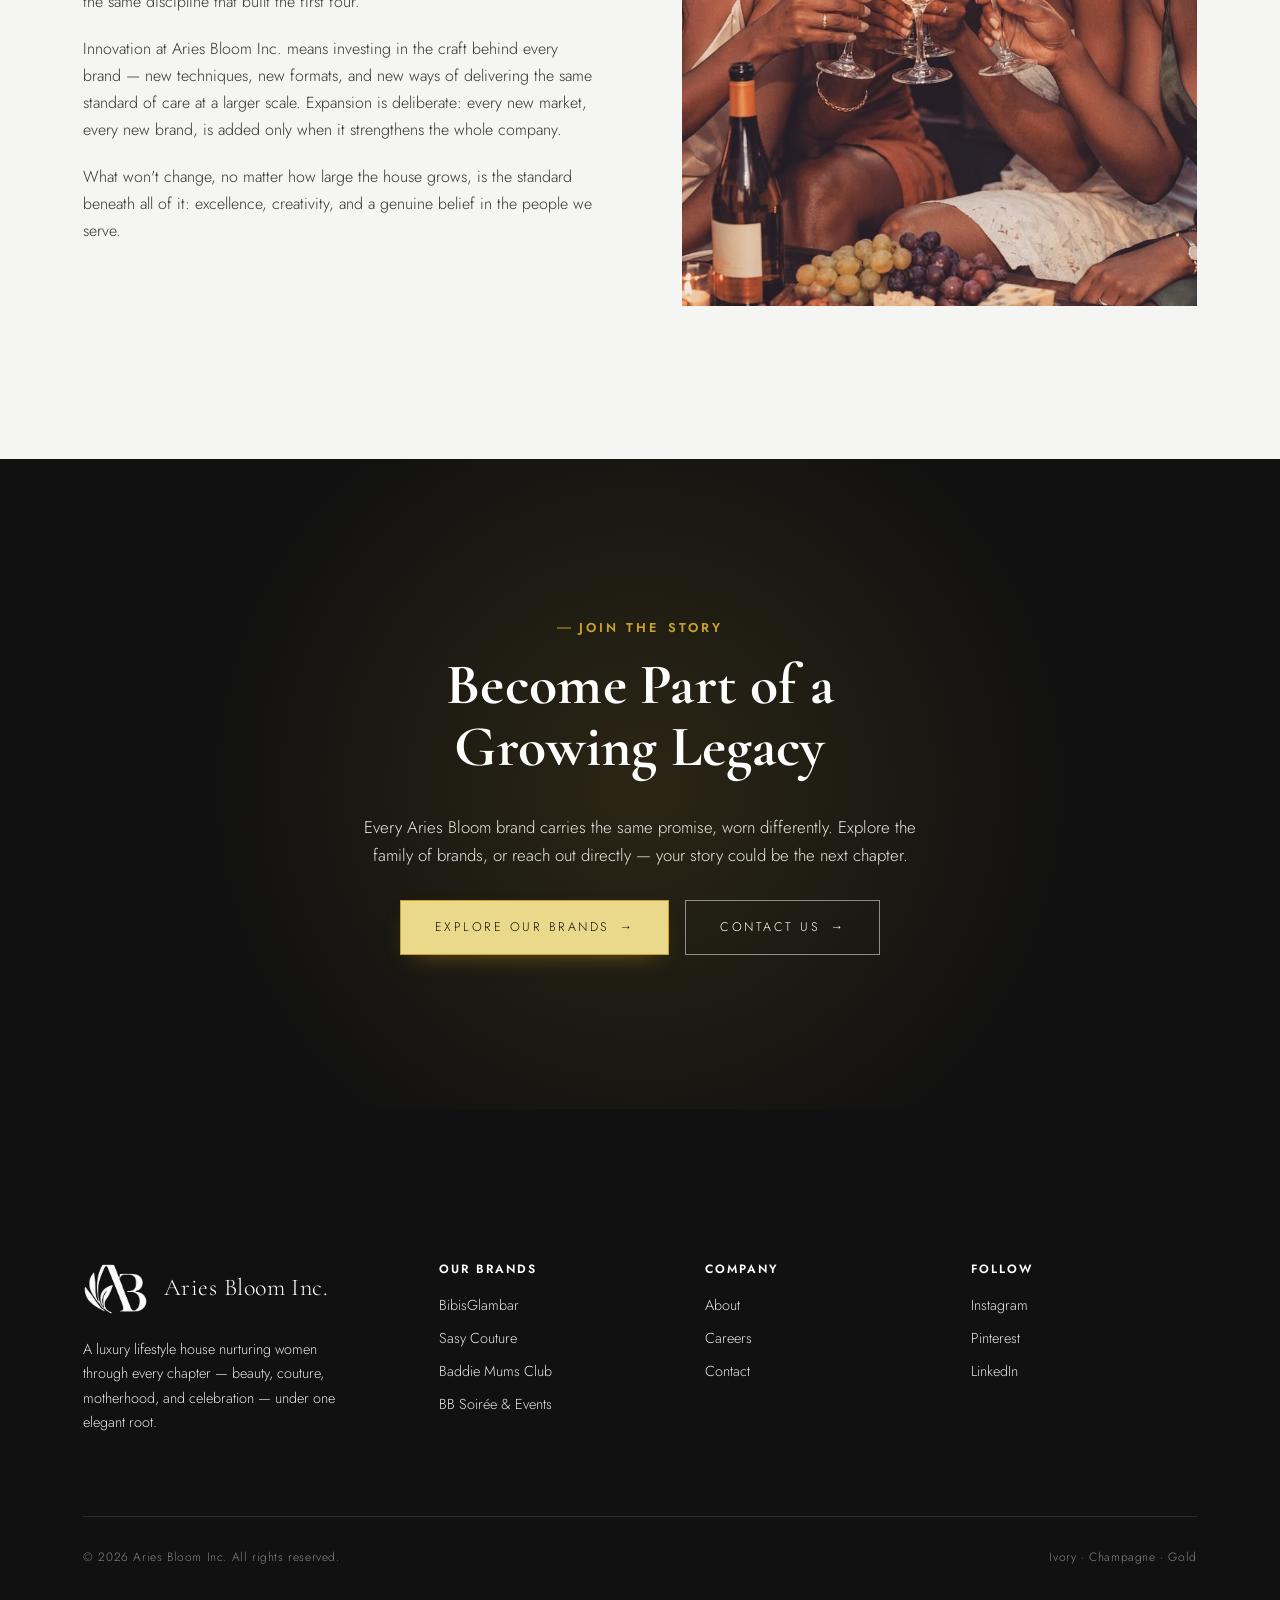
==== commit ae09478c: "Add files via upload" ====
--- a/about.html
+++ b/about.html
@@ -62,10 +62,7 @@
   <section class="section section--textured" style="padding-top:0;">
     <div class="wrap split reveal">
       <div class="split__image">
-        <div class="img-placeholder img-placeholder--split">
-          <span class="img-placeholder__icon" aria-hidden="true">◱</span>
-          <span class="img-placeholder__label">Image Placeholder</span>
-        </div>
+        <img src="images/about-who-we-are.jpg" alt="Four women embracing closely, representing the unity behind Aries Bloom Inc.'s four distinct brands." style="width:100%; height:100%; object-fit:cover; aspect-ratio:4/5;">
       </div>
       <div>
         <span class="eyebrow">Who We Are</span>
@@ -96,10 +93,7 @@
               <p style="margin:0;">The idea for a luxury lifestyle house begins — one company built to carry beauty, fashion, wellness, and celebration under a single standard of care, rather than as separate, unrelated ventures.</p>
             </div>
             <div class="milestone__image">
-              <div class="img-placeholder img-placeholder--square">
-                <span class="img-placeholder__icon" aria-hidden="true">◱</span>
-                <span class="img-placeholder__label">Image Placeholder</span>
-              </div>
+              <img src="images/about-the-beginning.jpg" alt="A woman in a pearl-embellished ivory suit, representing the vision that started Aries Bloom Inc." style="width:100%; height:100%; object-fit:cover; aspect-ratio:1/1;">
             </div>
           </div>
         </div>
@@ -149,10 +143,7 @@
               <p style="margin:0;">The four brands unite under one parent company, sharing a single vision while maintaining their own identities, teams, and expertise.</p>
             </div>
             <div class="milestone__image">
-              <div class="img-placeholder img-placeholder--square">
-                <span class="img-placeholder__icon" aria-hidden="true">◱</span>
-                <span class="img-placeholder__label">Image Placeholder</span>
-              </div>
+              <img src="images/about-today.jpg" alt="Four women celebrating together, representing Aries Bloom Inc. today." style="width:100%; height:100%; object-fit:cover; aspect-ratio:1/1;">
             </div>
           </div>
         </div>
@@ -262,10 +253,7 @@
        EDITORIAL IMAGE BREAK
        ============================================ -->
   <section class="editorial-break">
-    <div class="img-placeholder" style="height:100%; aspect-ratio:auto;">
-      <span class="img-placeholder__icon" aria-hidden="true">◱</span>
-      <span class="img-placeholder__label">Image Placeholder</span>
-    </div>
+    <img src="images/about-editorial-break.jpg" alt="An elegant gathering of women in a warmly lit luxury living room, beneath the Aries Bloom Inc. emblem, embodying One House, Four Luxury Brands, One Vision." style="width:100%; height:100%; object-fit:cover;">
   </section>
 
   <!-- ============================================
@@ -299,10 +287,7 @@
   <section class="section section--dark">
     <div class="wrap split reveal">
       <div class="split__image">
-        <div class="img-placeholder img-placeholder--split" style="background:rgba(255,255,255,0.04); border-color:rgba(255,255,255,0.25);">
-          <span class="img-placeholder__icon" aria-hidden="true" style="border-color:rgba(255,255,255,0.4); color:var(--nude);">◱</span>
-          <span class="img-placeholder__label" style="color:var(--nude);">Image Placeholder</span>
-        </div>
+        <img src="images/about-our-impact.jpg" alt="Four women laughing together in a close embrace, representing the community Aries Bloom Inc. builds." style="width:100%; height:100%; object-fit:cover; aspect-ratio:4/5;">
       </div>
       <div>
         <span class="eyebrow">Our Impact</span>
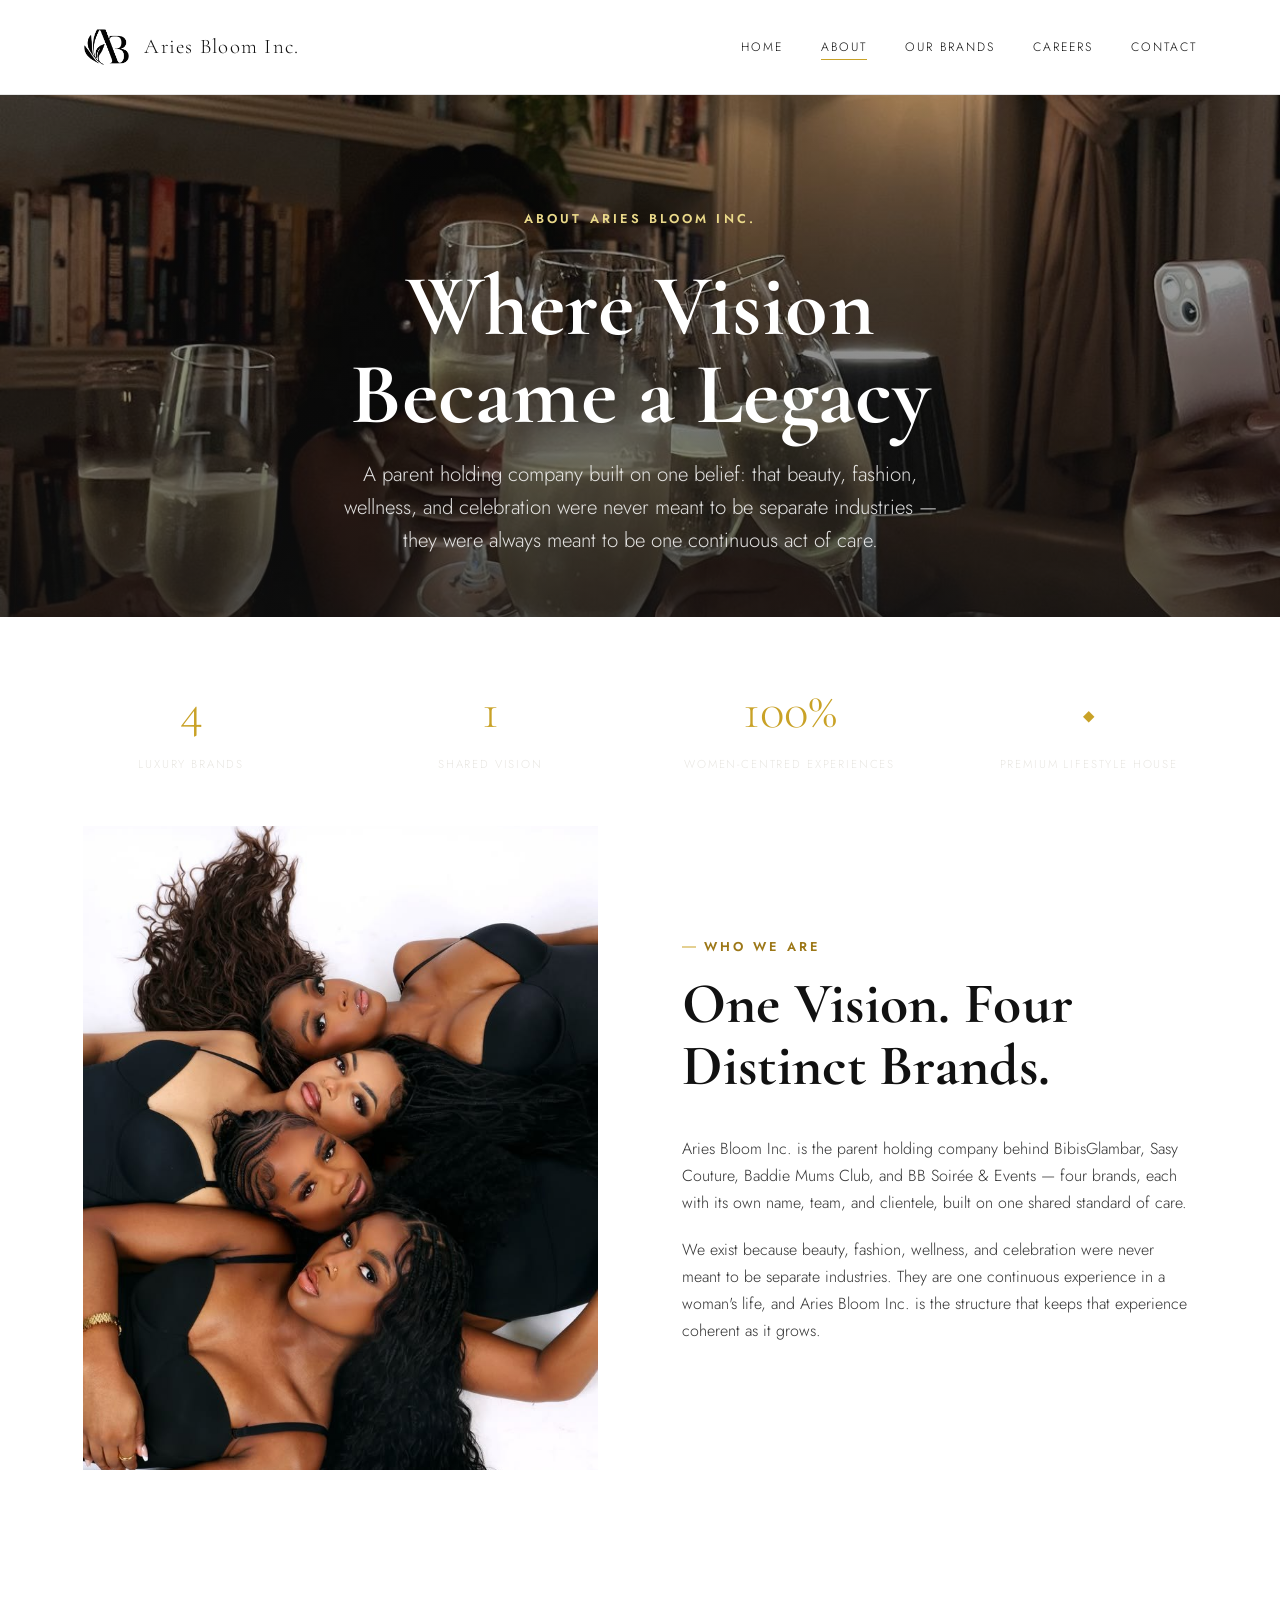
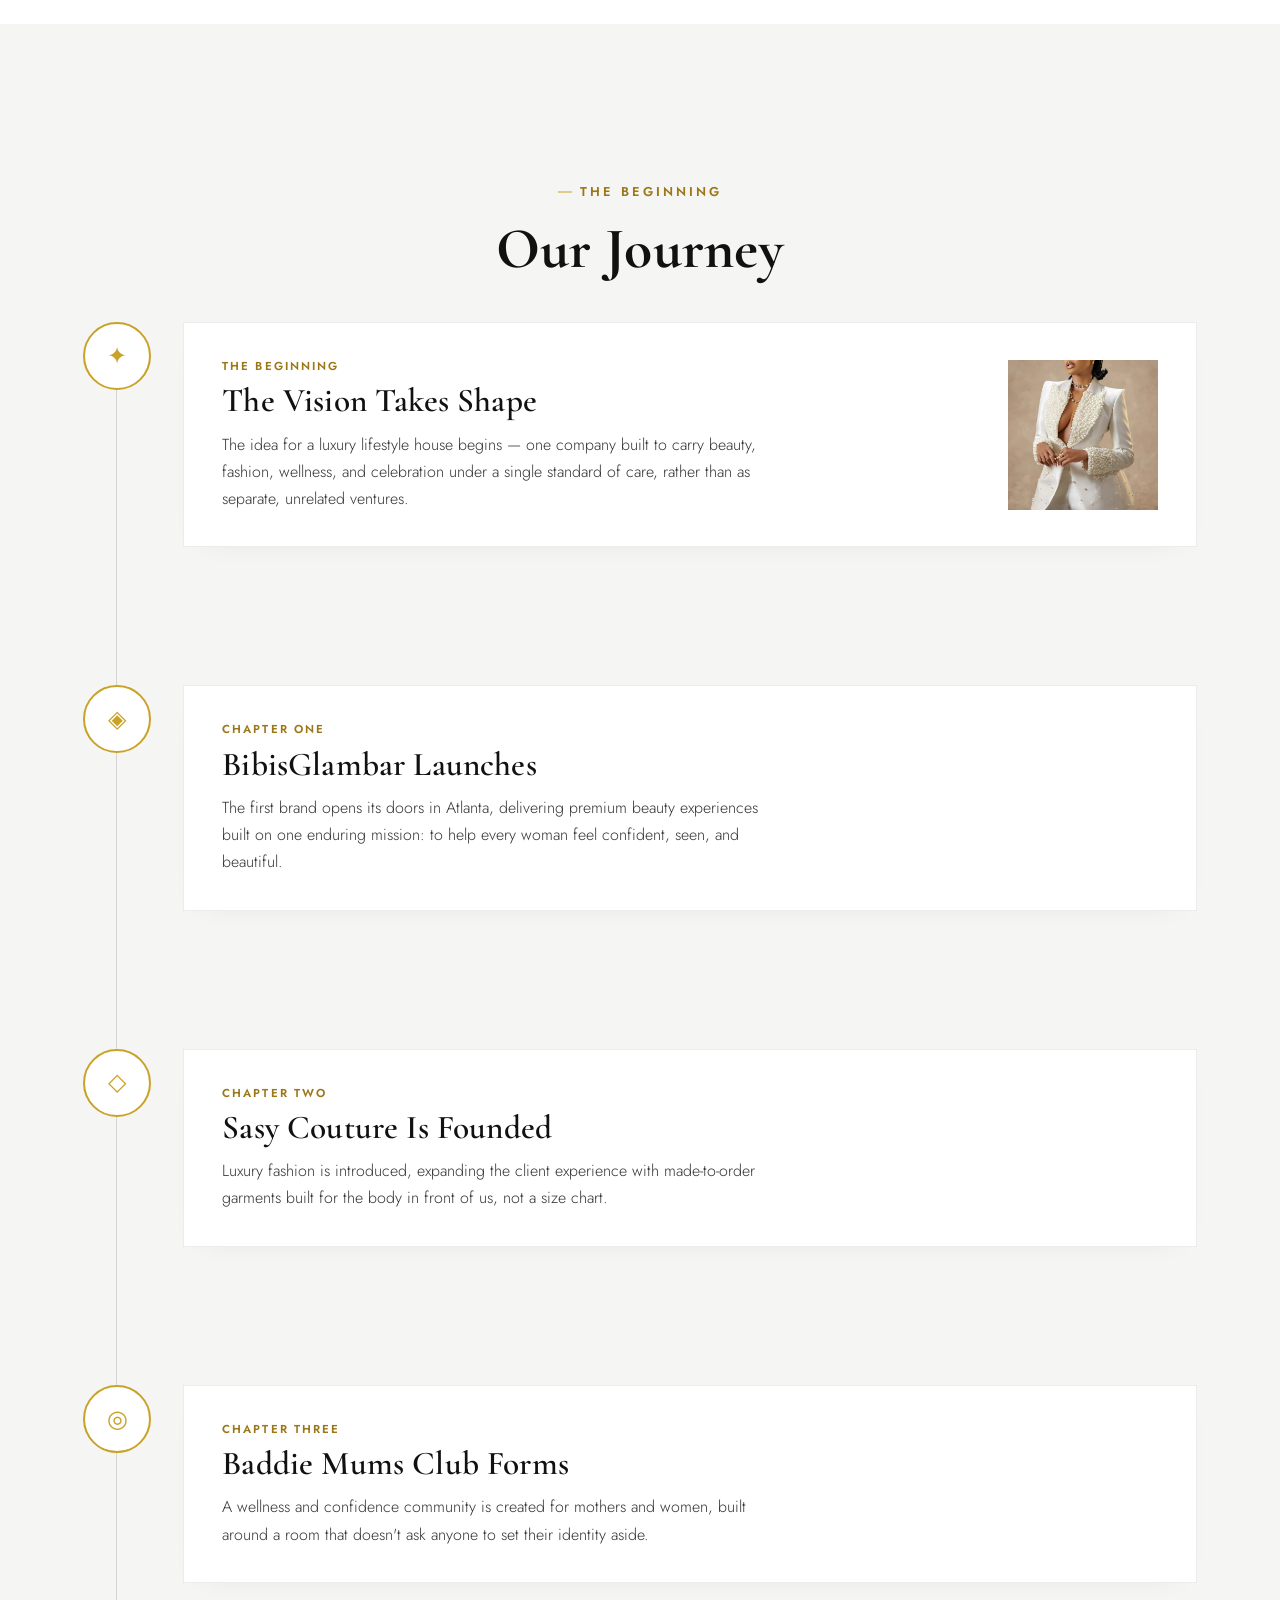
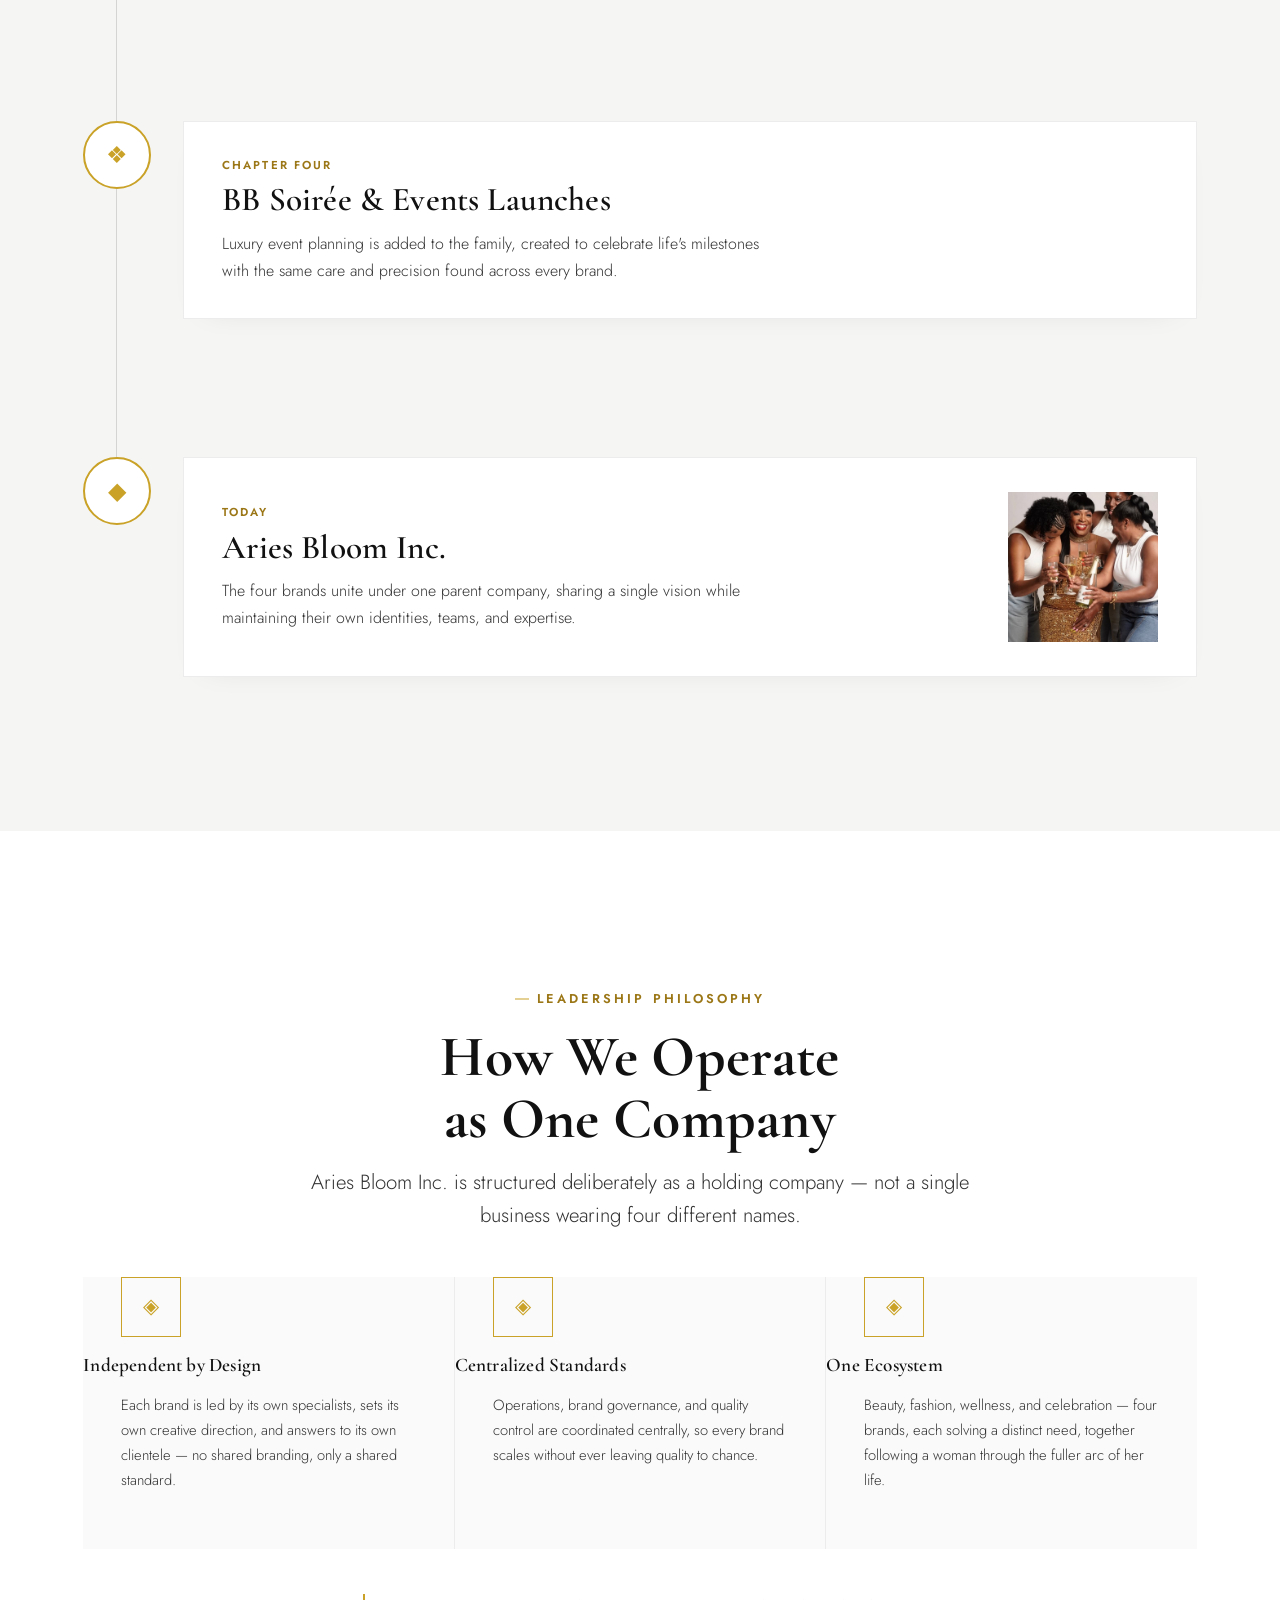
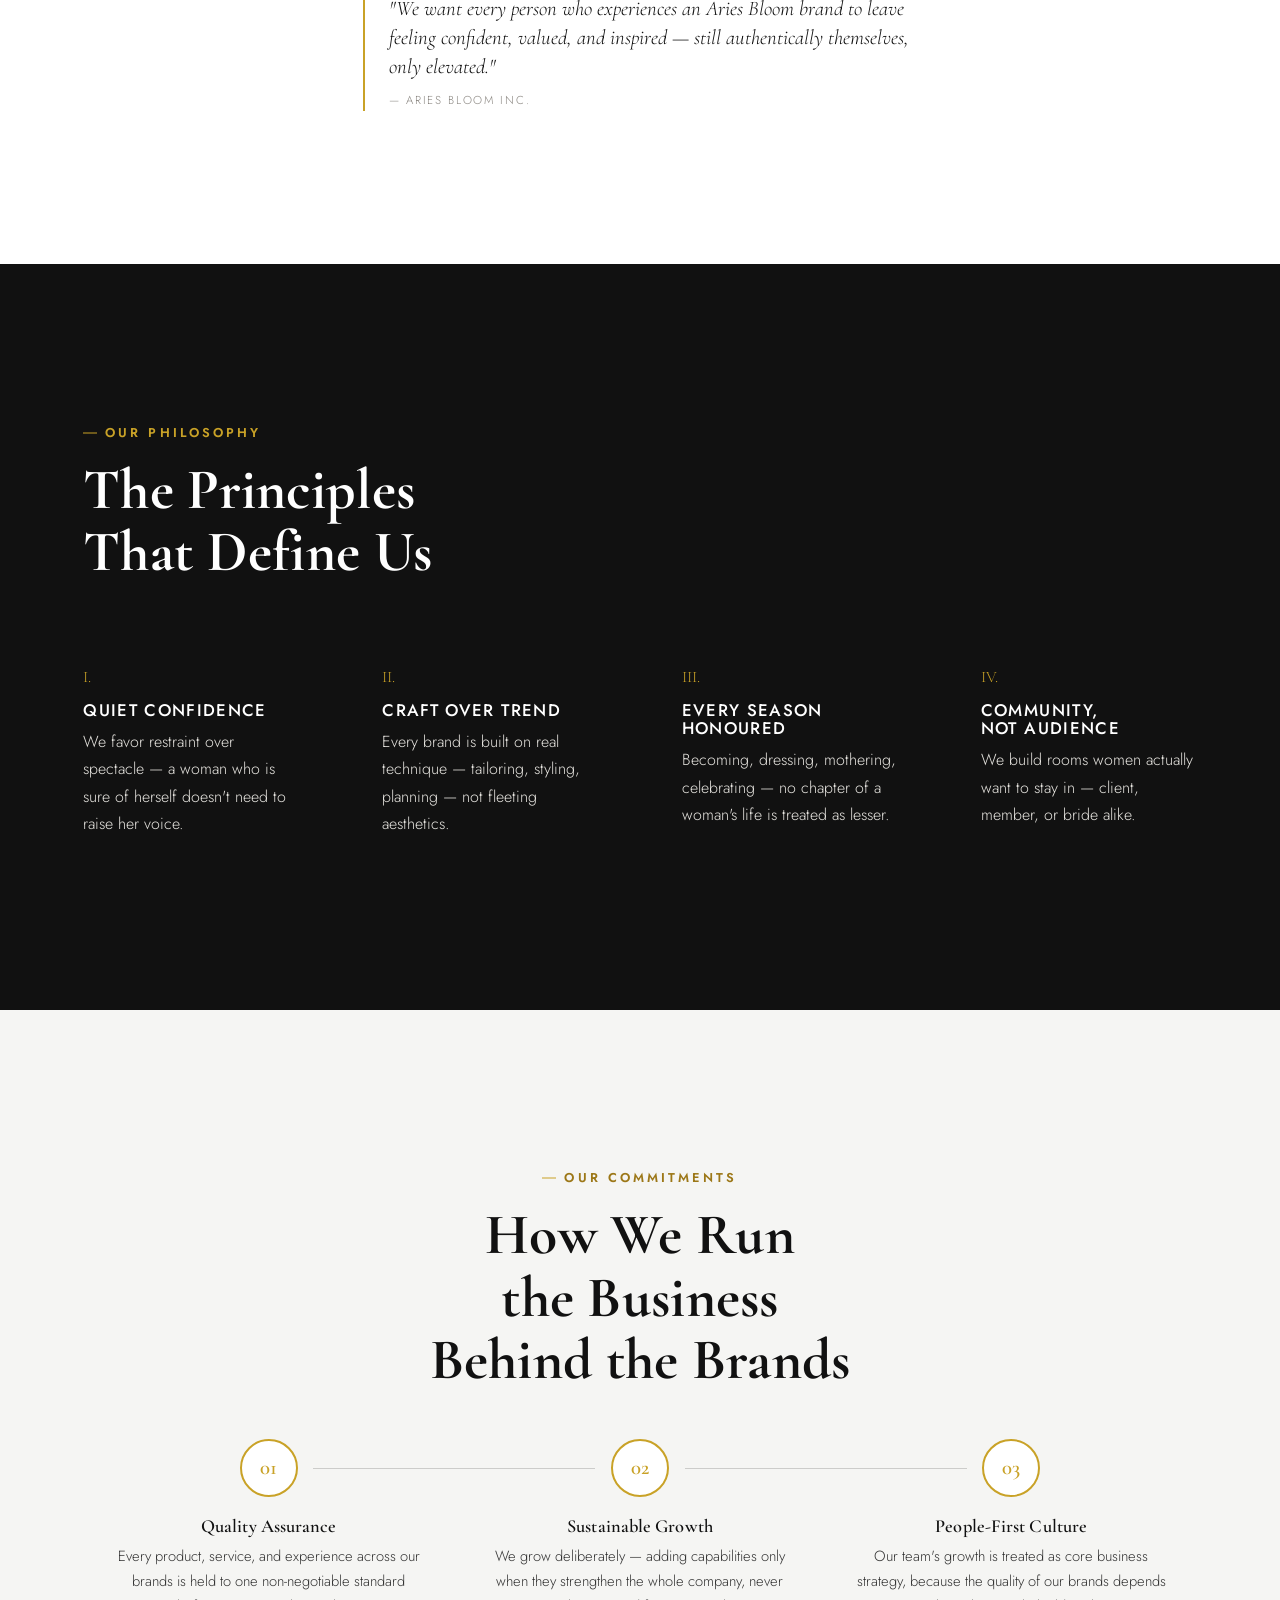
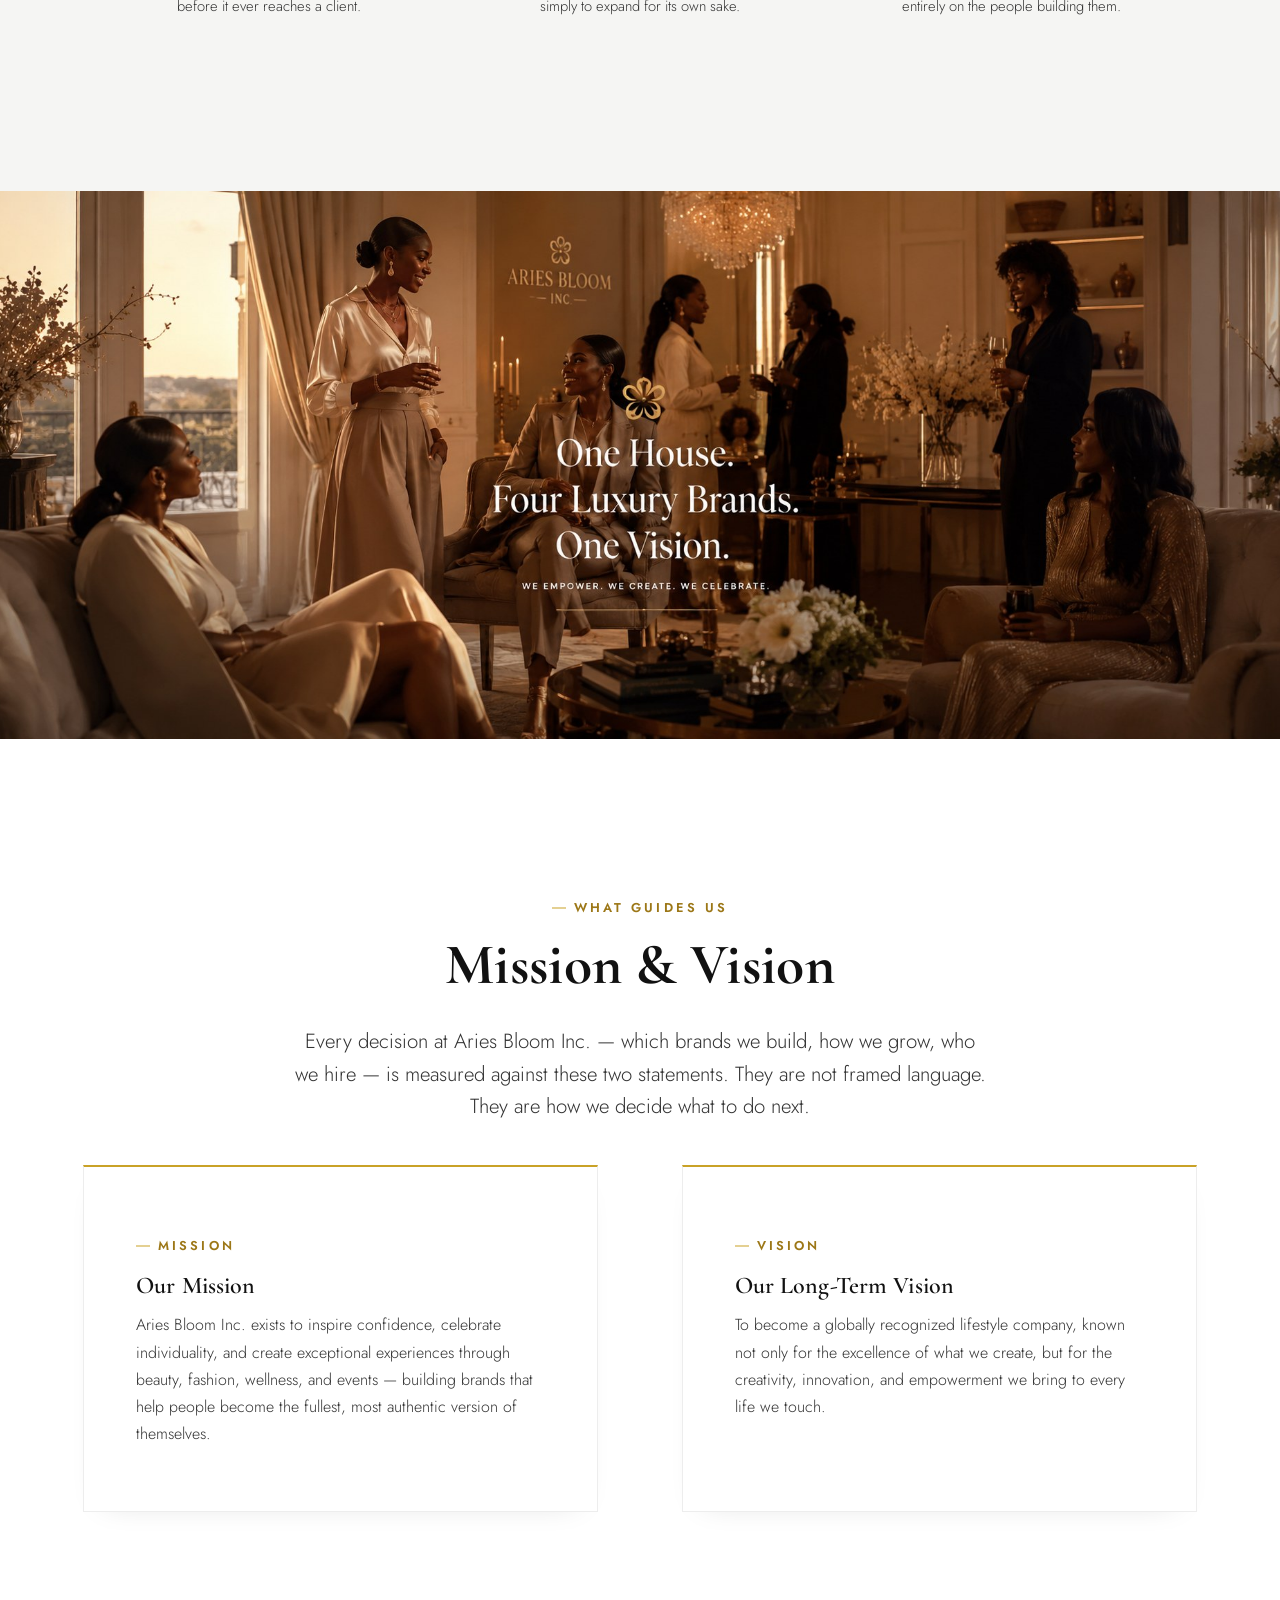
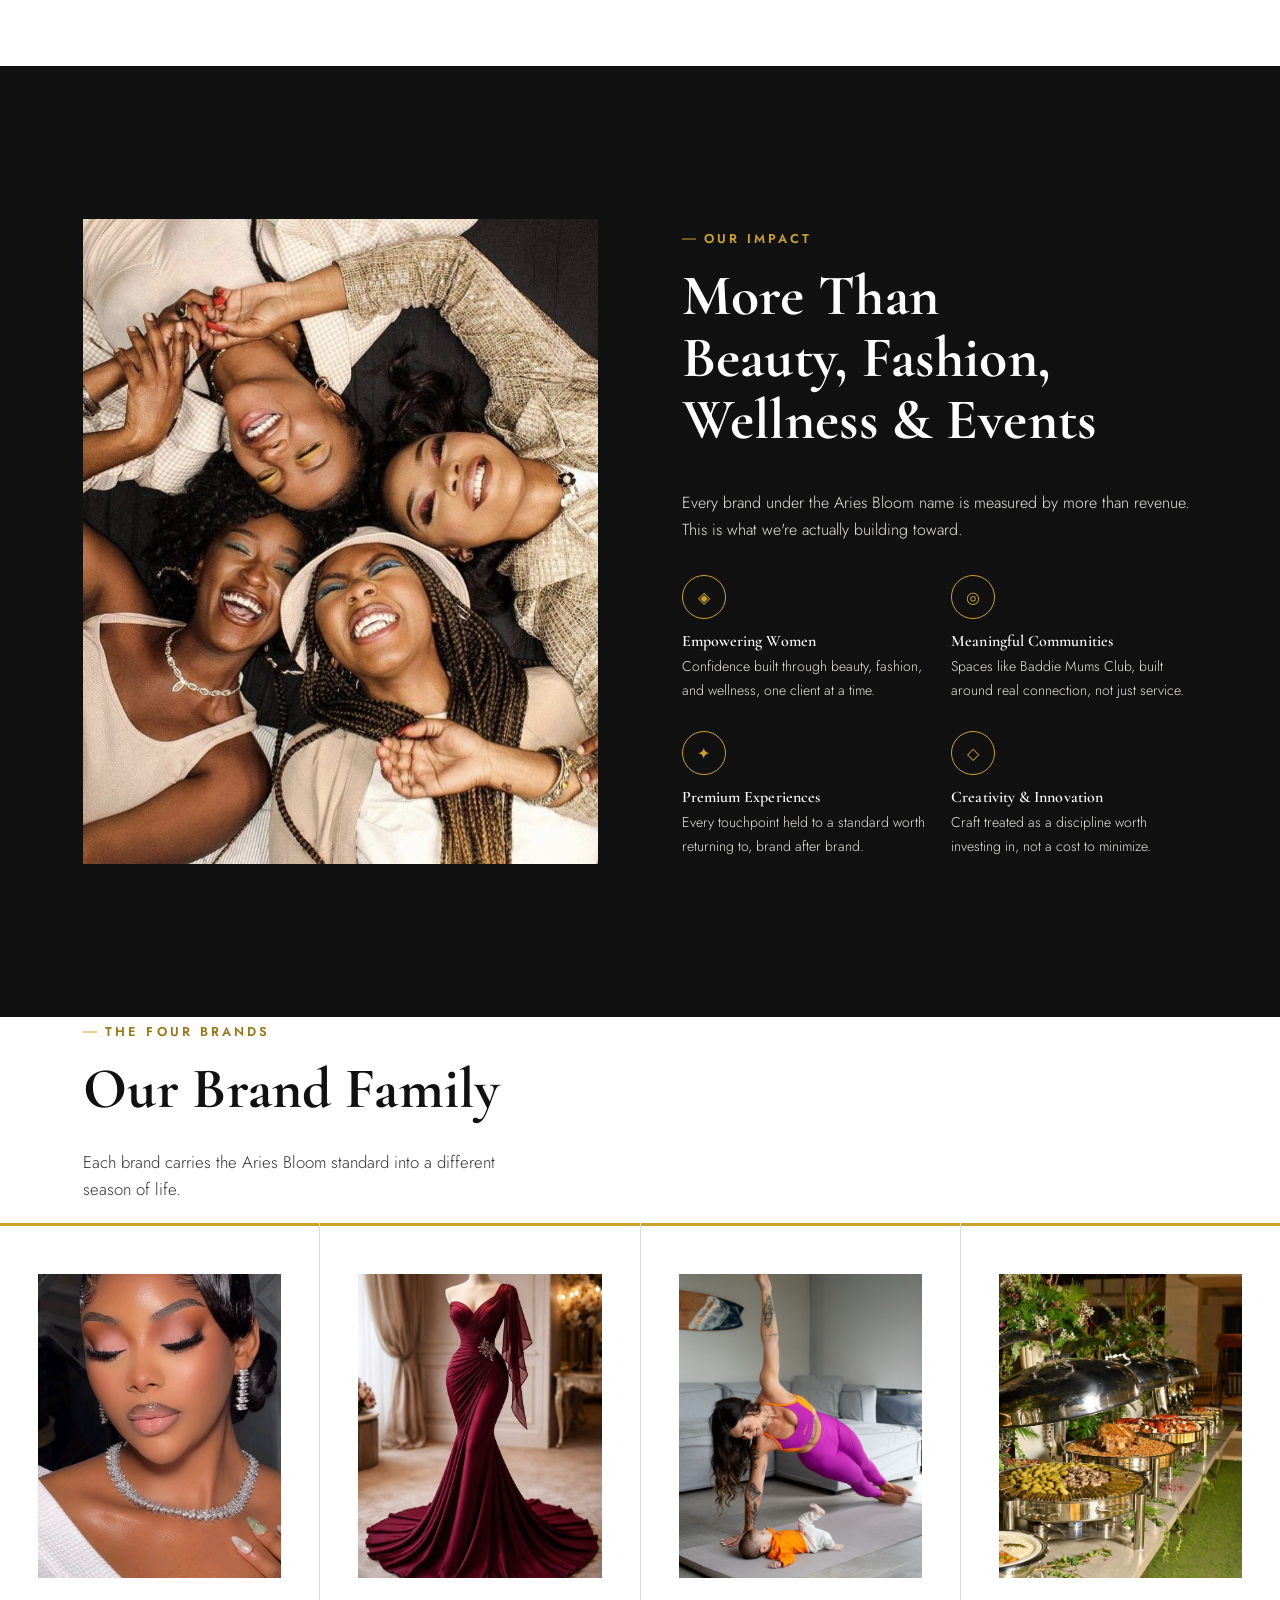
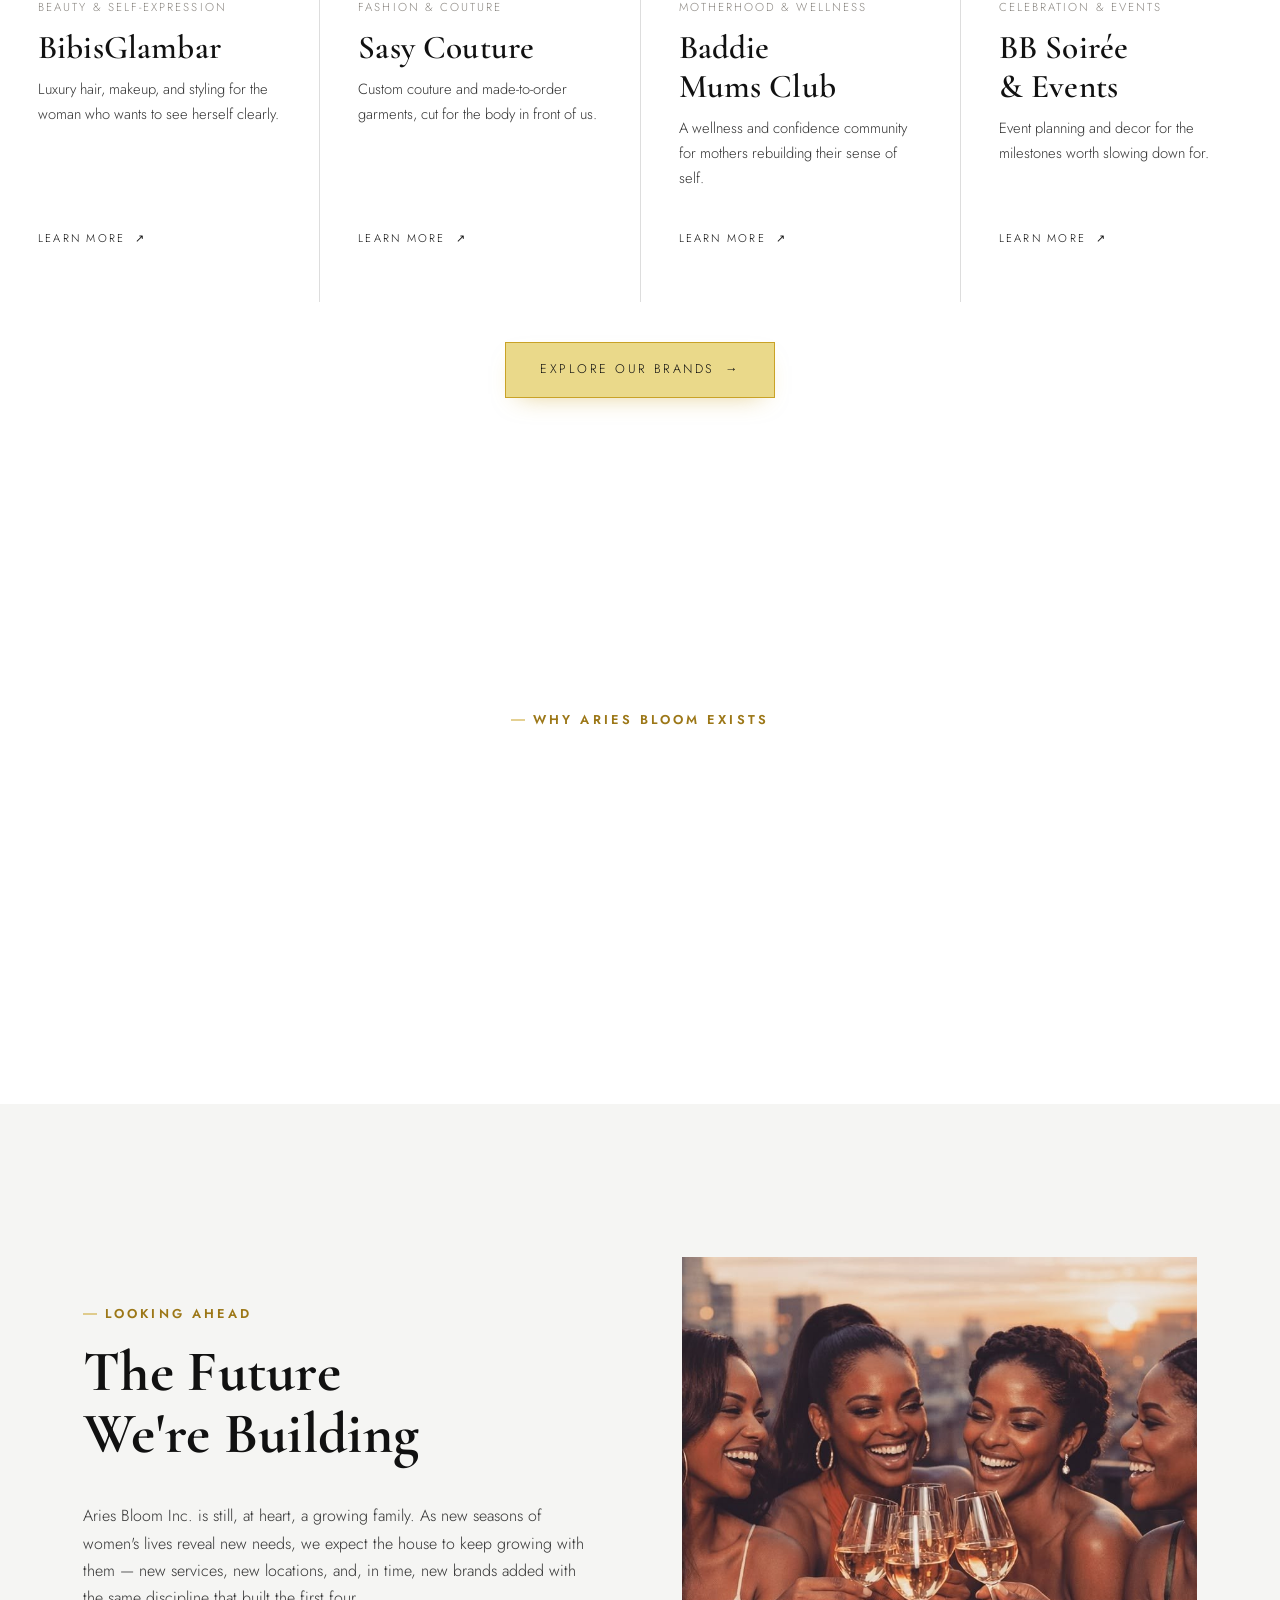
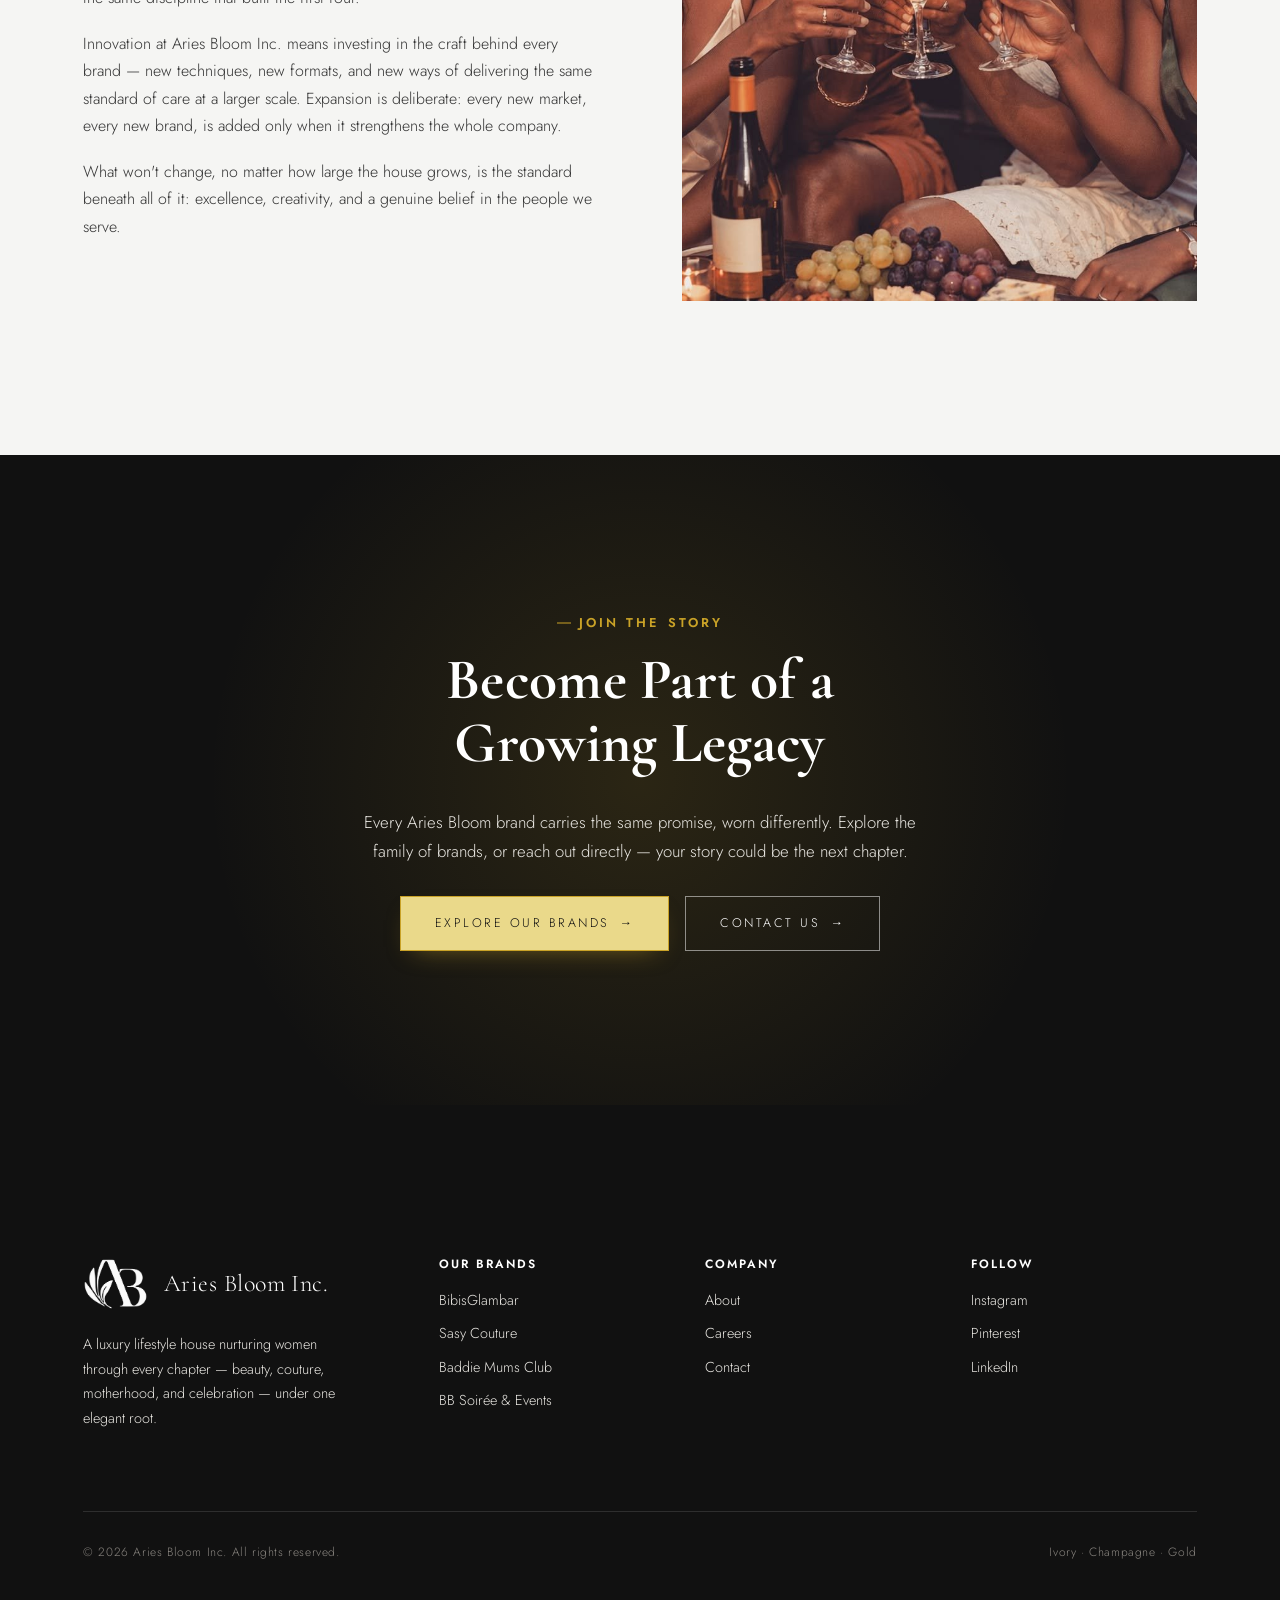
==== commit ffd9051e: "Add files via upload" ====
--- a/about.html
+++ b/about.html
@@ -59,7 +59,7 @@
   <!-- ============================================
        3. WHO WE ARE (split, image placeholder)
        ============================================ -->
-  <section class="section section--textured" style="padding-top:0;">
+  <section class="section section--linen" style="padding-top:0;">
     <div class="wrap split reveal">
       <div class="split__image">
         <img src="images/about-who-we-are.jpg" alt="Four women embracing closely, representing the unity behind Aries Bloom Inc.'s four distinct brands." style="width:100%; height:100%; object-fit:cover; aspect-ratio:4/5;">
@@ -155,7 +155,7 @@
   <!-- ============================================
        5. HOW WE OPERATE AS ONE COMPANY (icon cards)
        ============================================ -->
-  <section class="section section--leadership">
+  <section class="section section--warm">
     <div class="wrap reveal" style="text-align:center; margin-bottom:2.8em;">
       <span class="eyebrow" style="justify-content:center;">Leadership Philosophy</span>
       <h2 style="max-width:20ch; margin:0 auto;">How We Operate as One Company</h2>
@@ -379,7 +379,7 @@
   <!-- ============================================
        WHY ARIES BLOOM EXISTS (unchanged)
        ============================================ -->
-  <section class="section section--charcoal">
+  <section class="section section--deep">
     <div class="wrap reveal" style="text-align:center;">
       <span class="eyebrow">Why Aries Bloom Exists</span>
       <p style="font-family:var(--font-display); font-style:italic; font-size:clamp(1.5rem, 3vw, 2.2rem); color:var(--ivory); max-width:26ch; margin:0.4em auto 0; line-height:1.35;">Because every woman deserves a place that meets her exactly where she is — and helps her become more fully herself.</p>
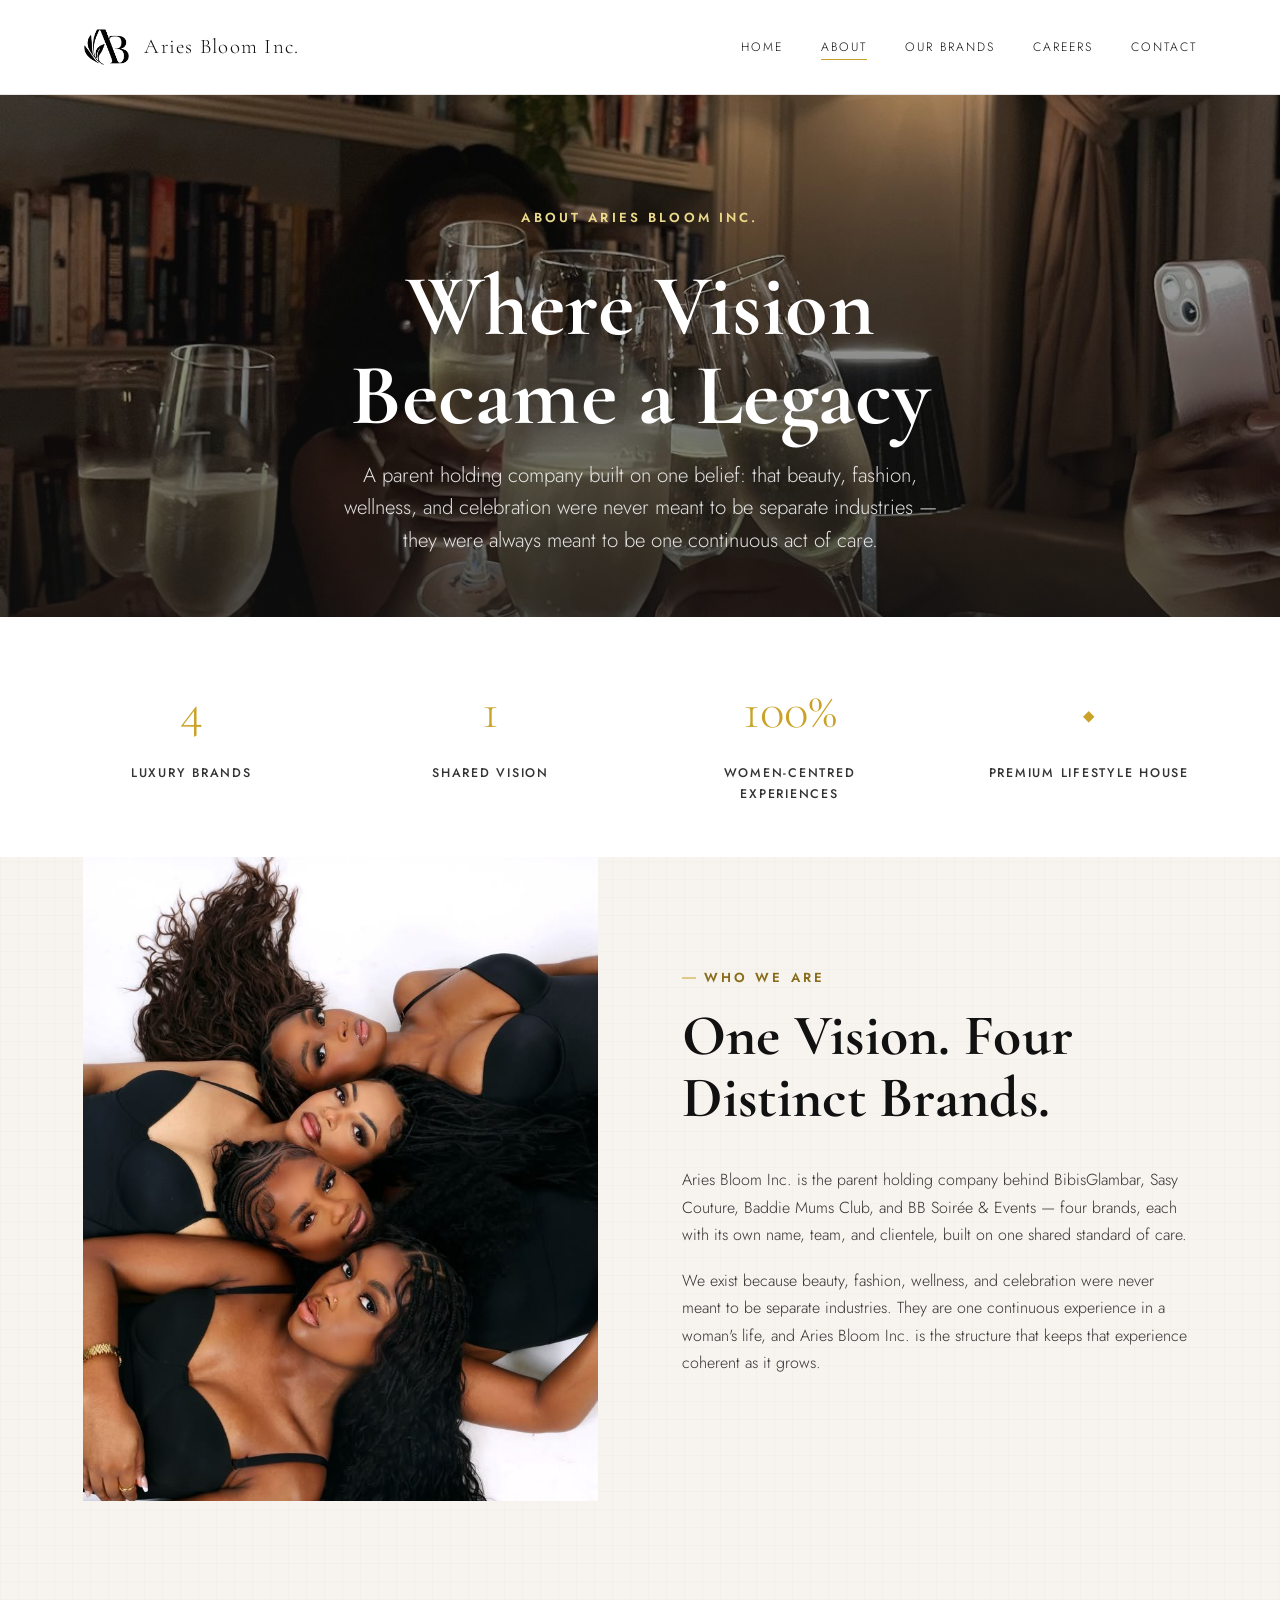
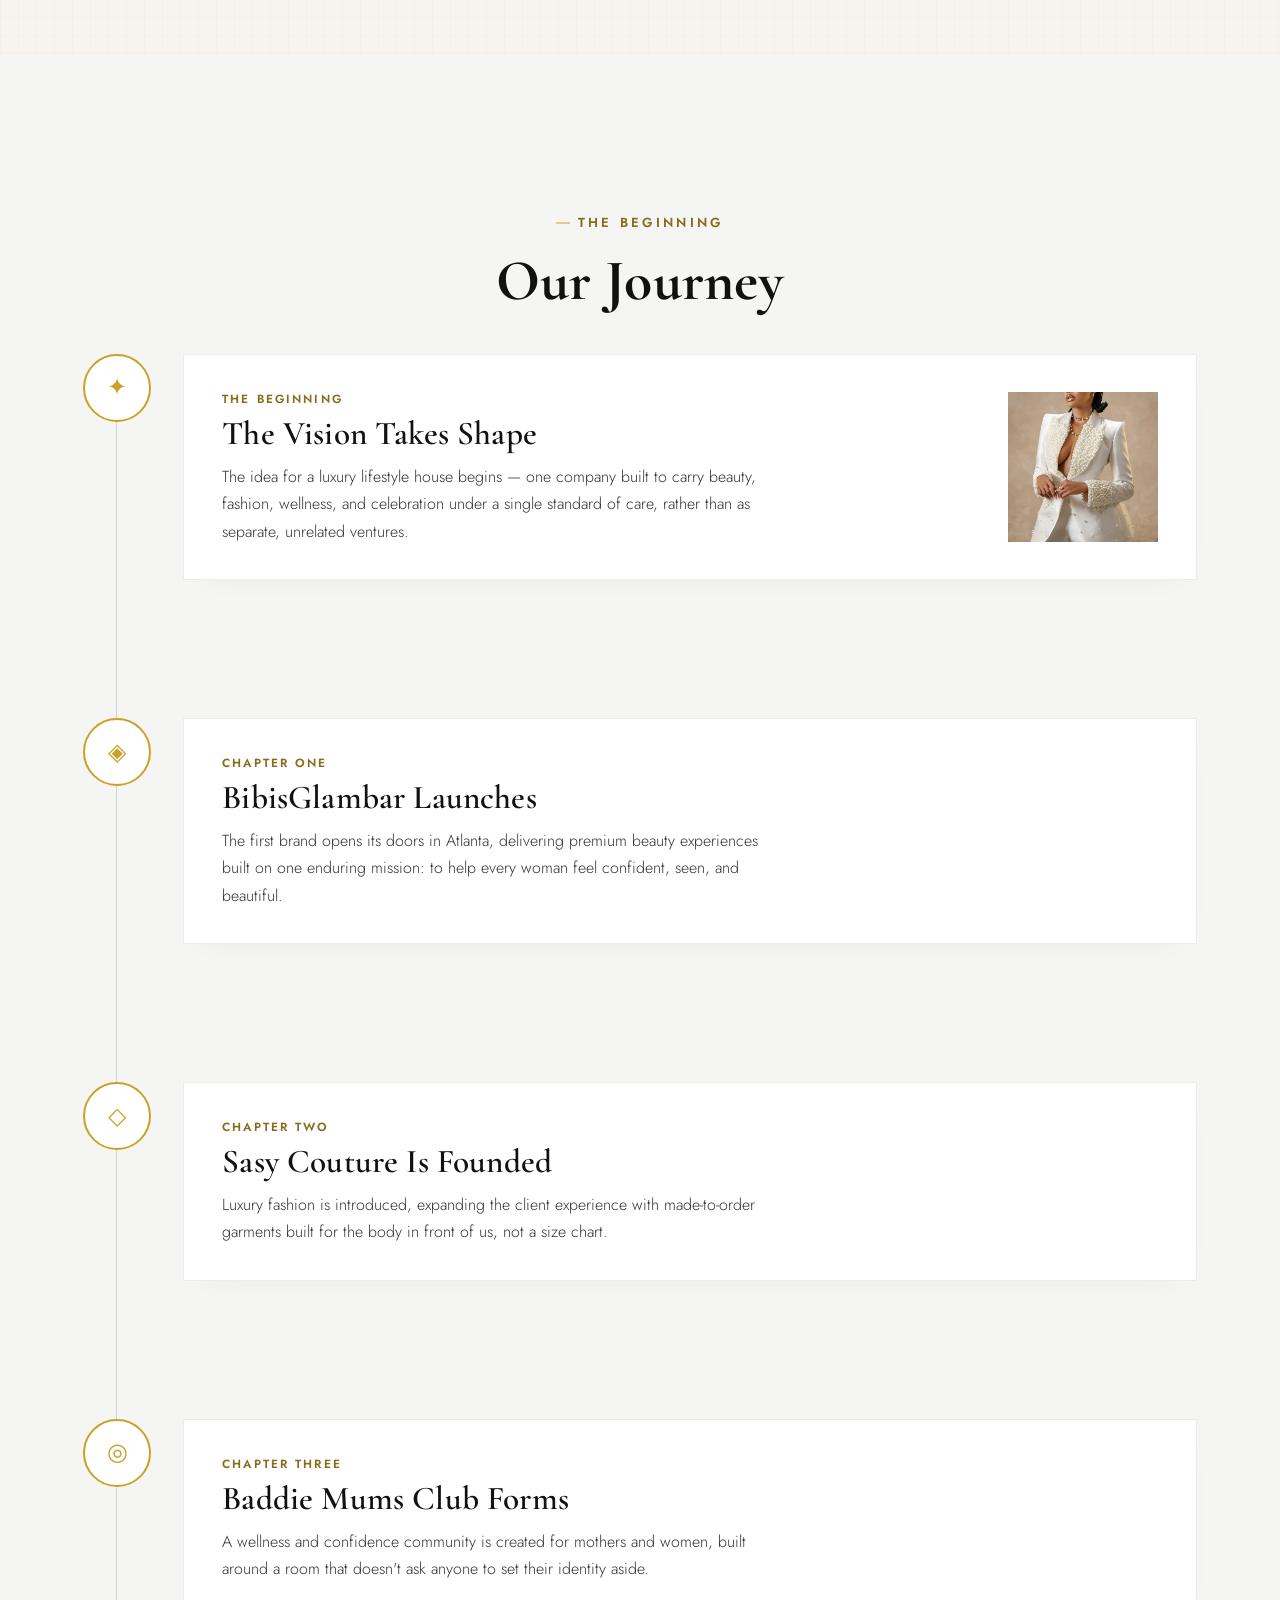
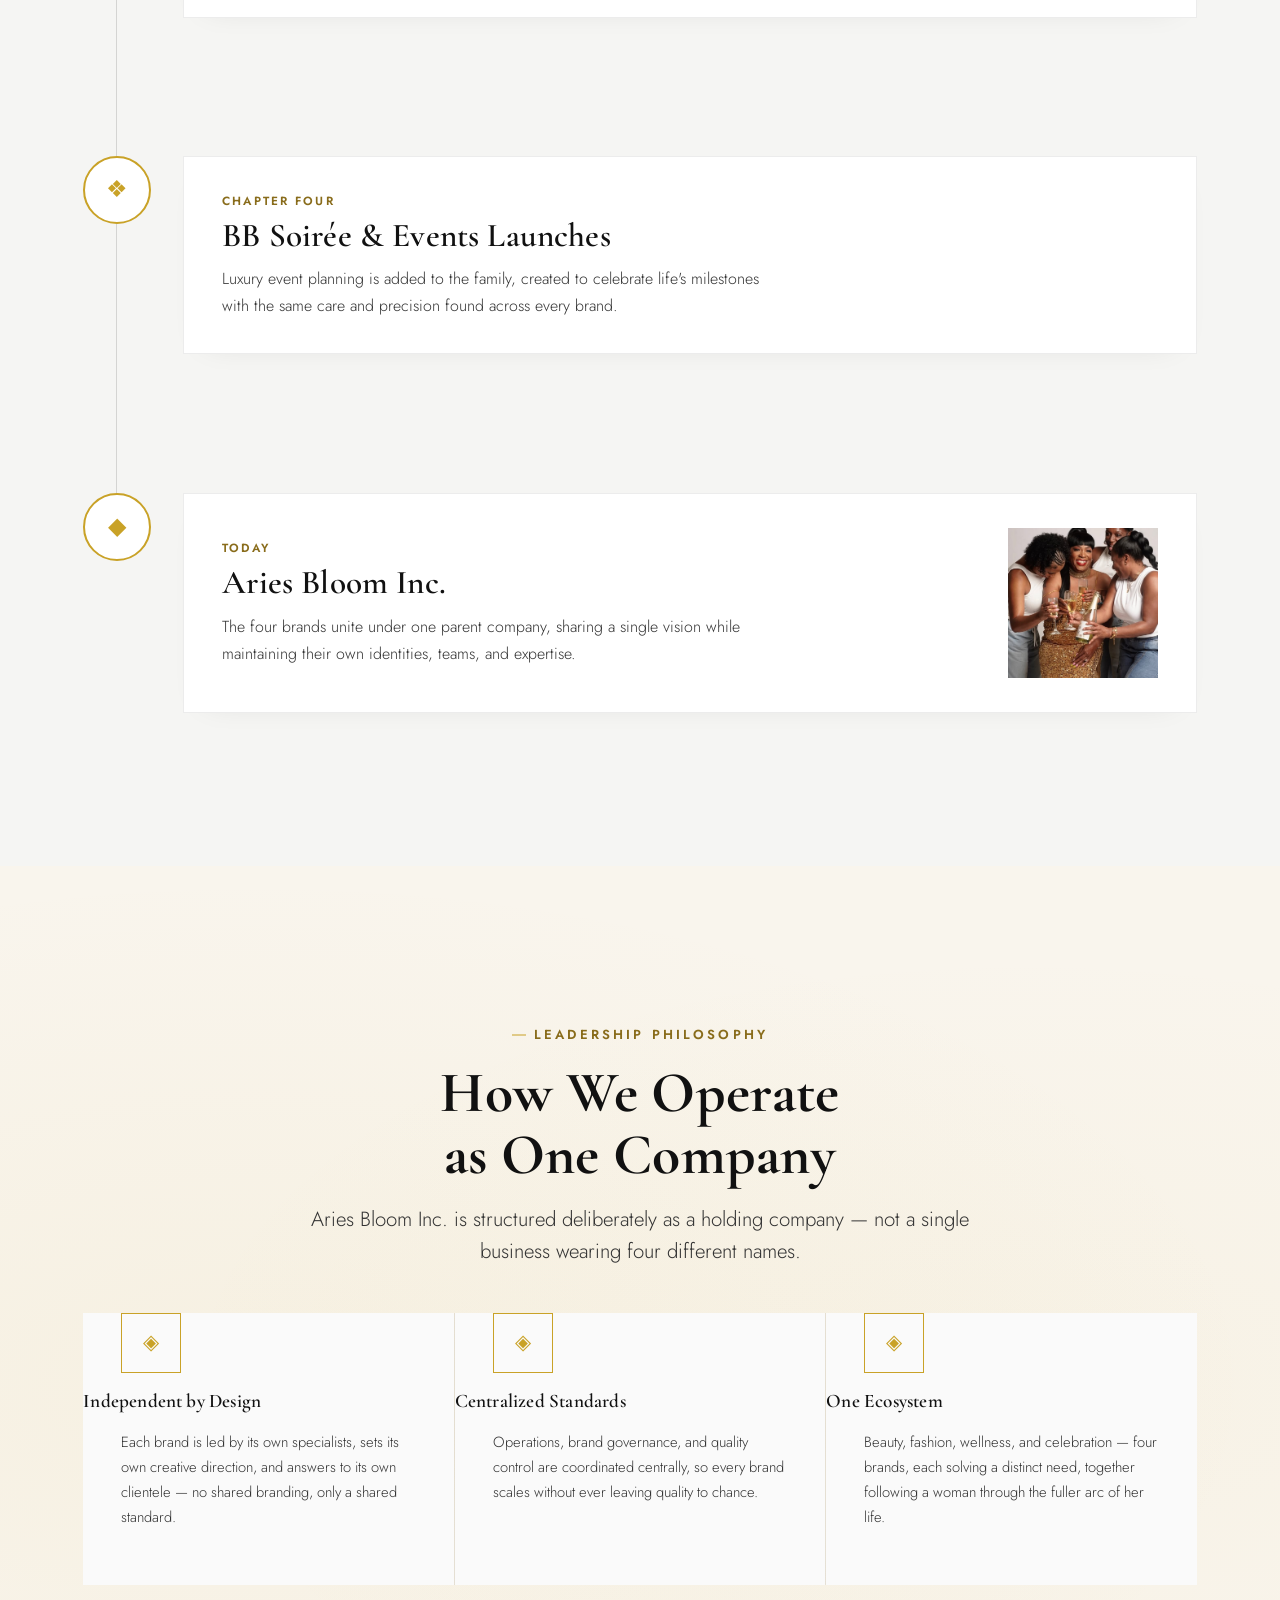
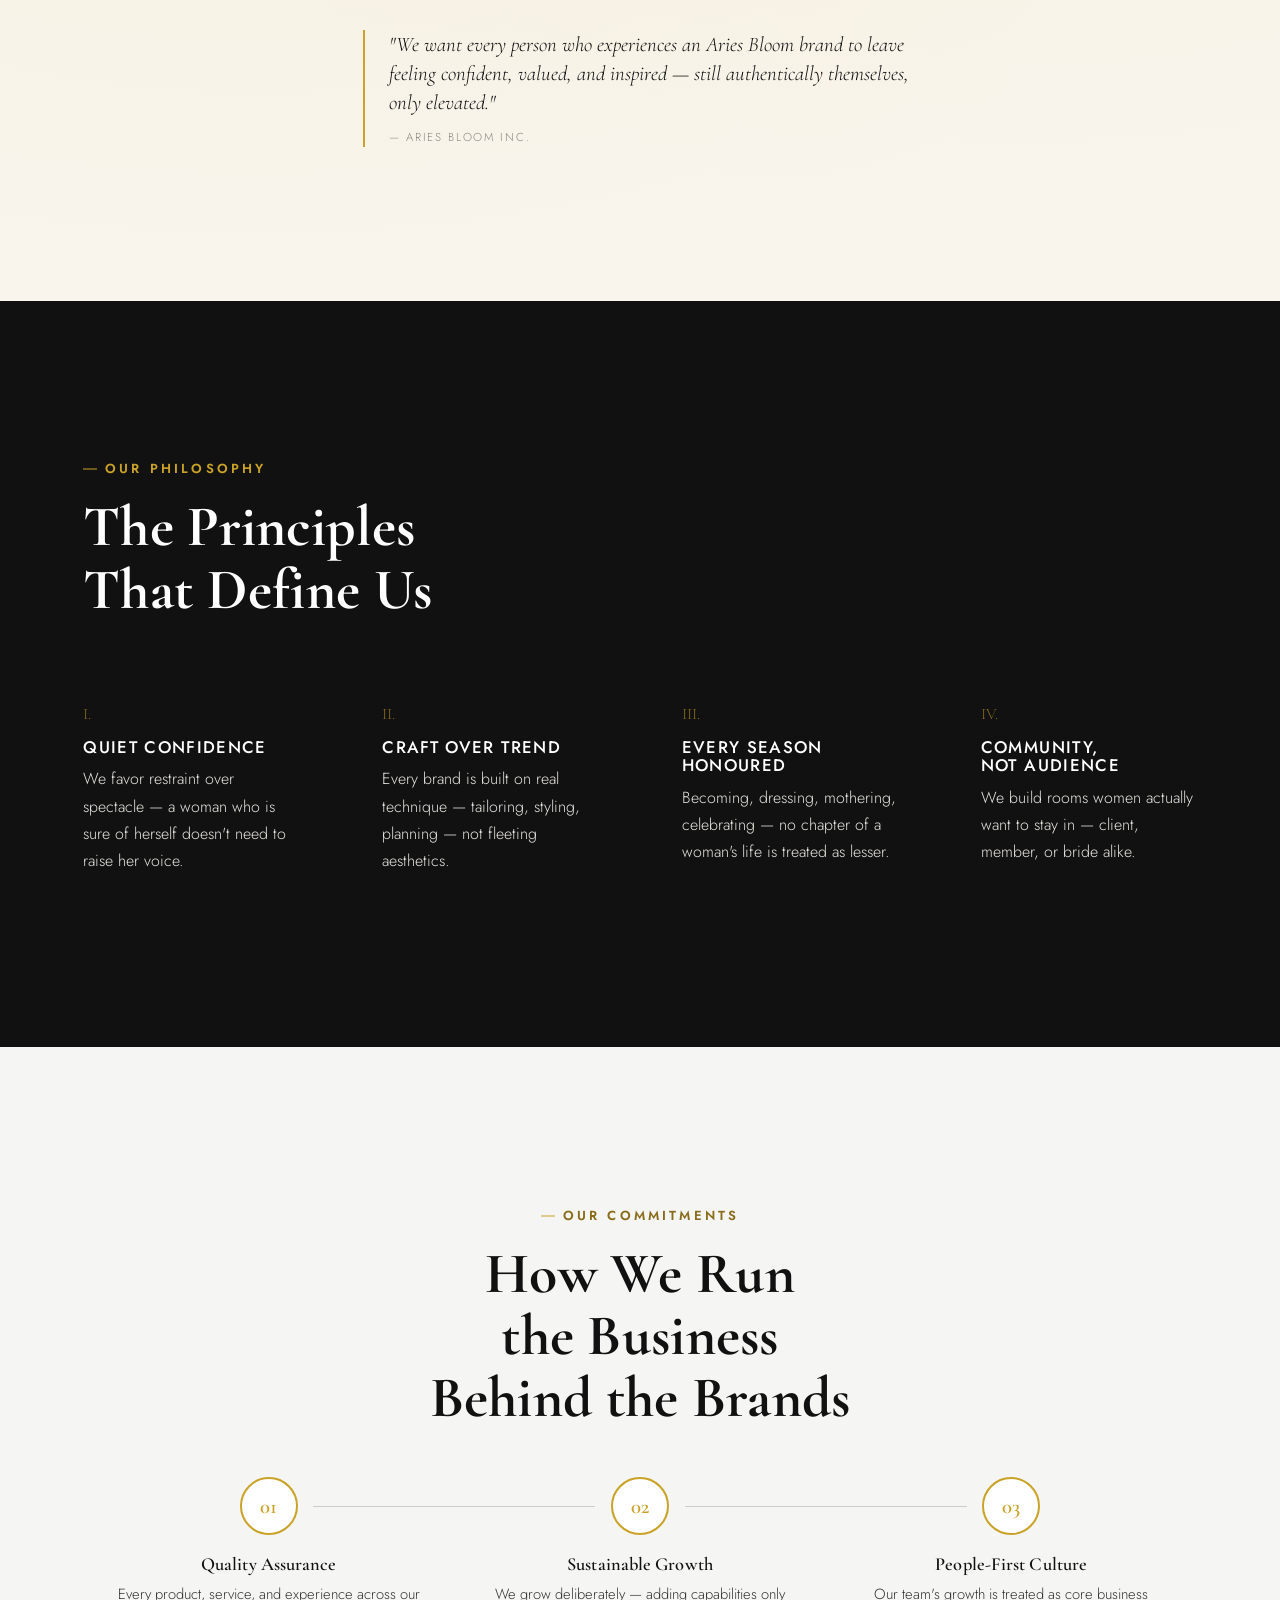
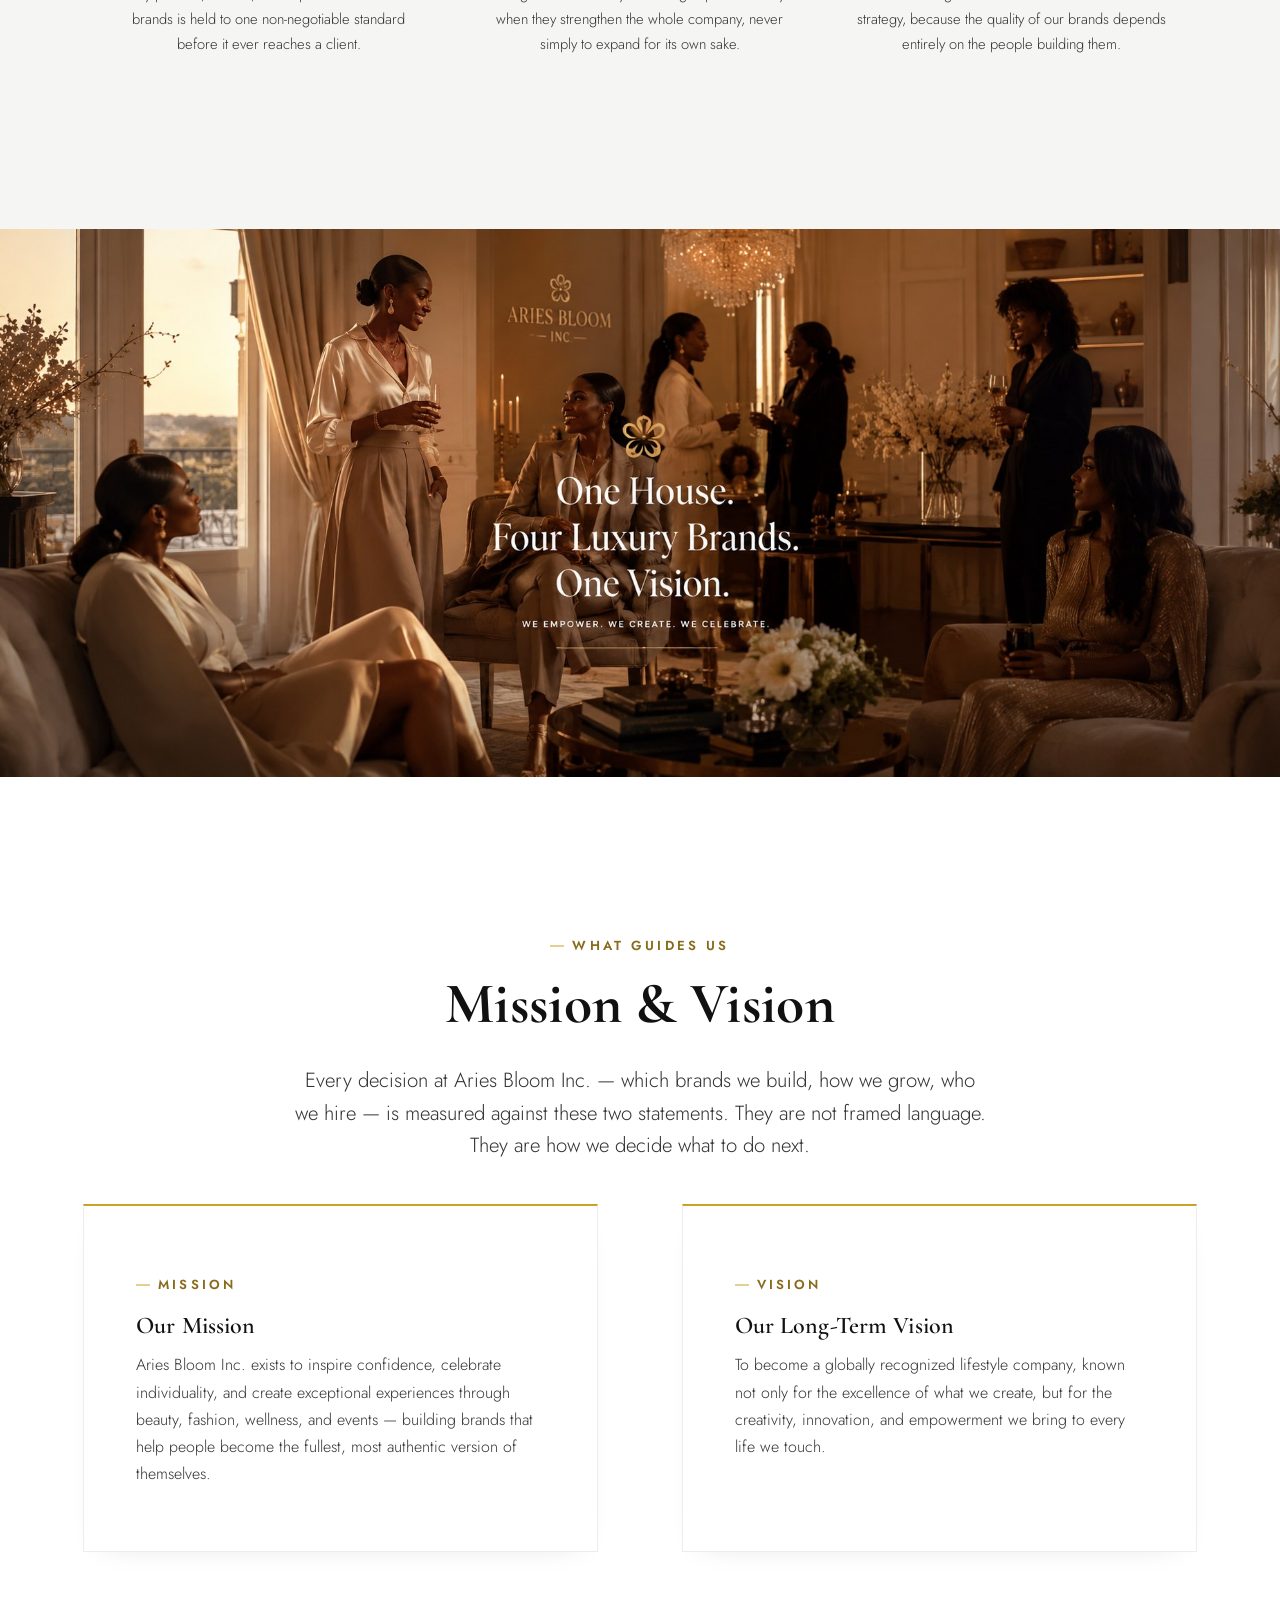
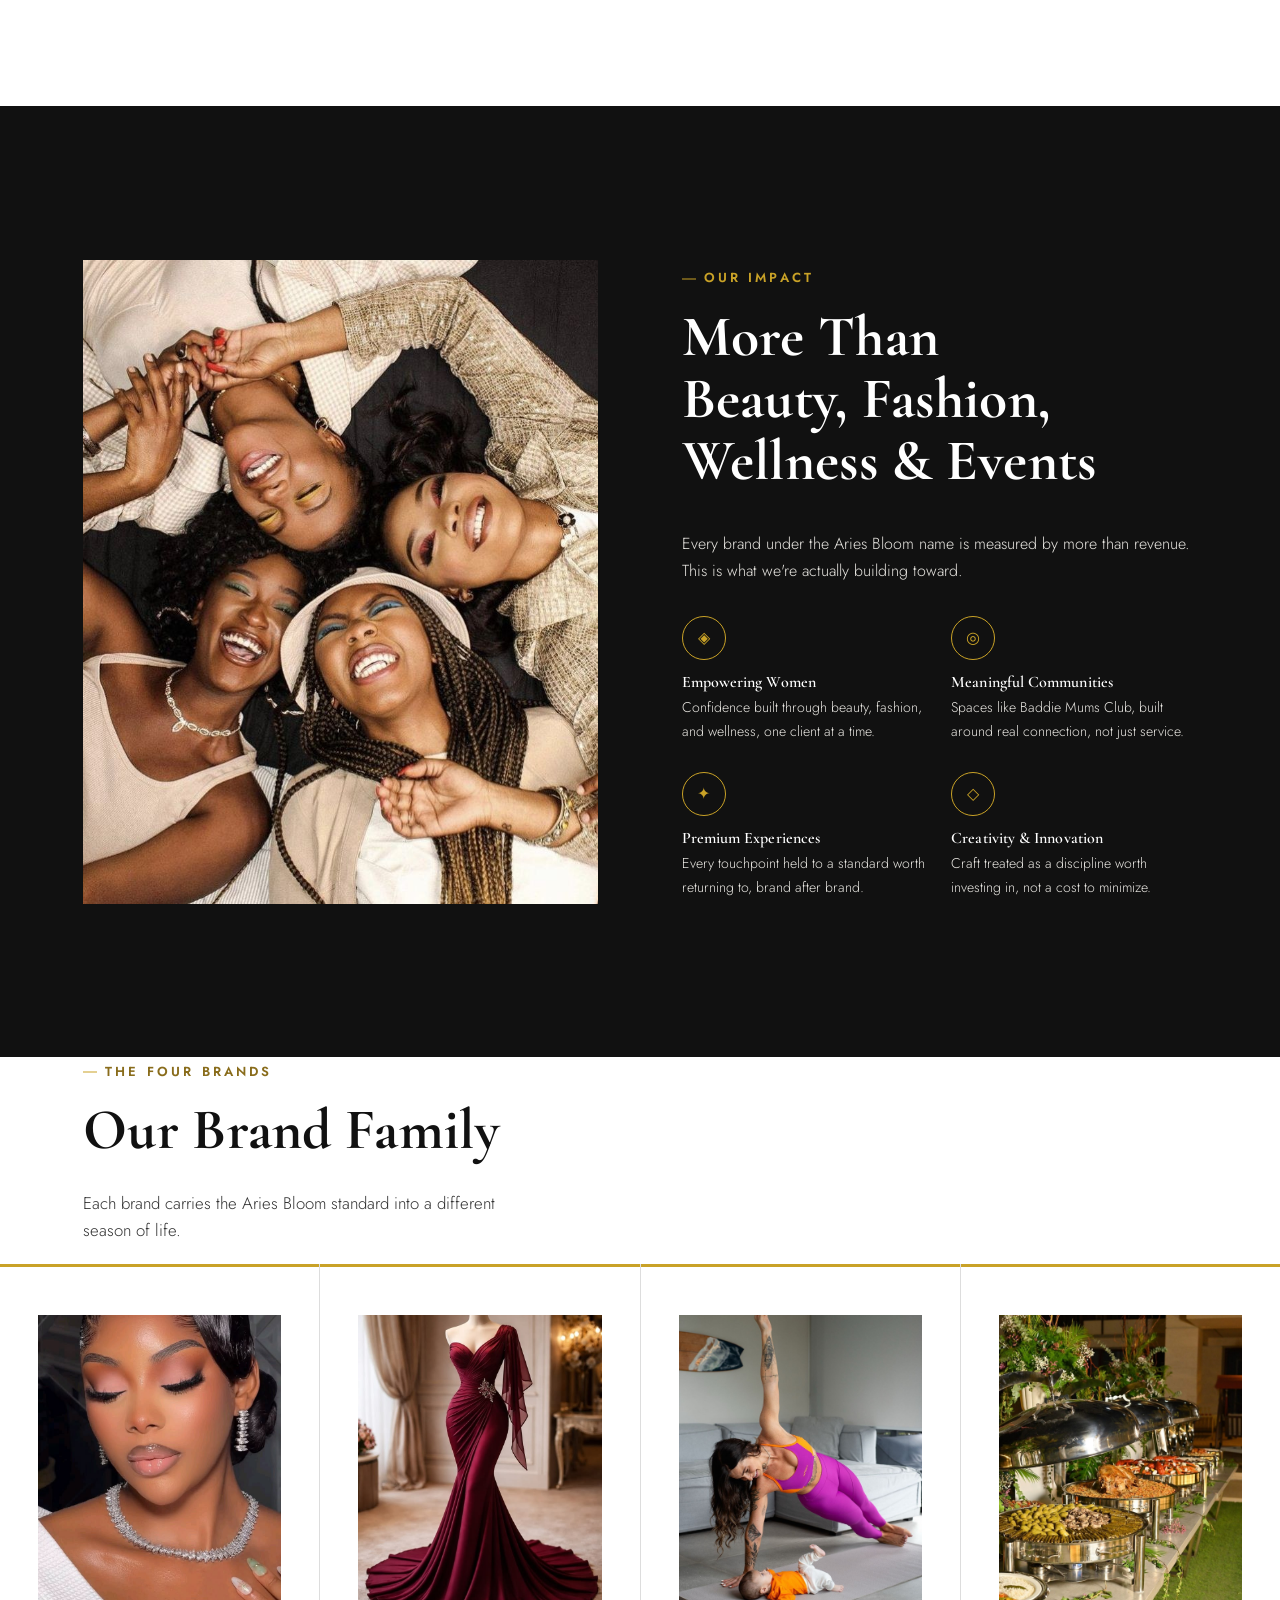
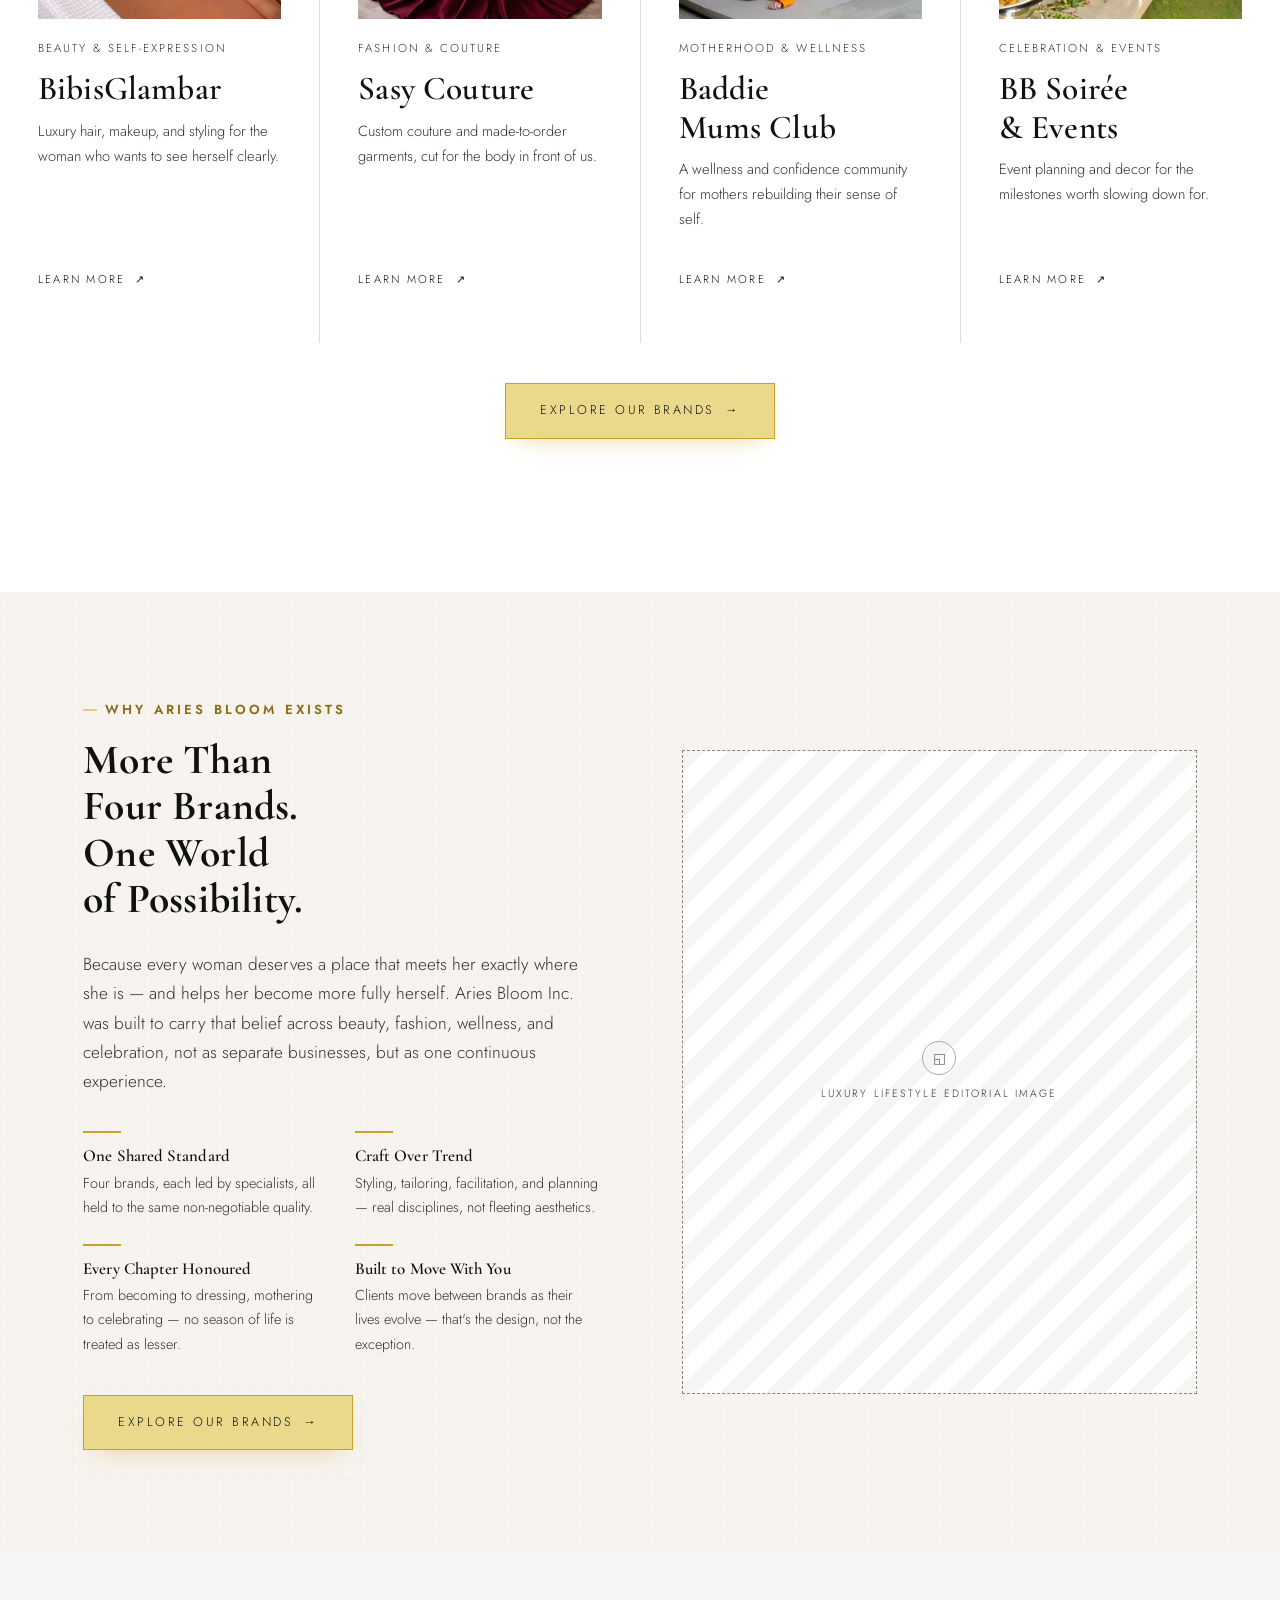
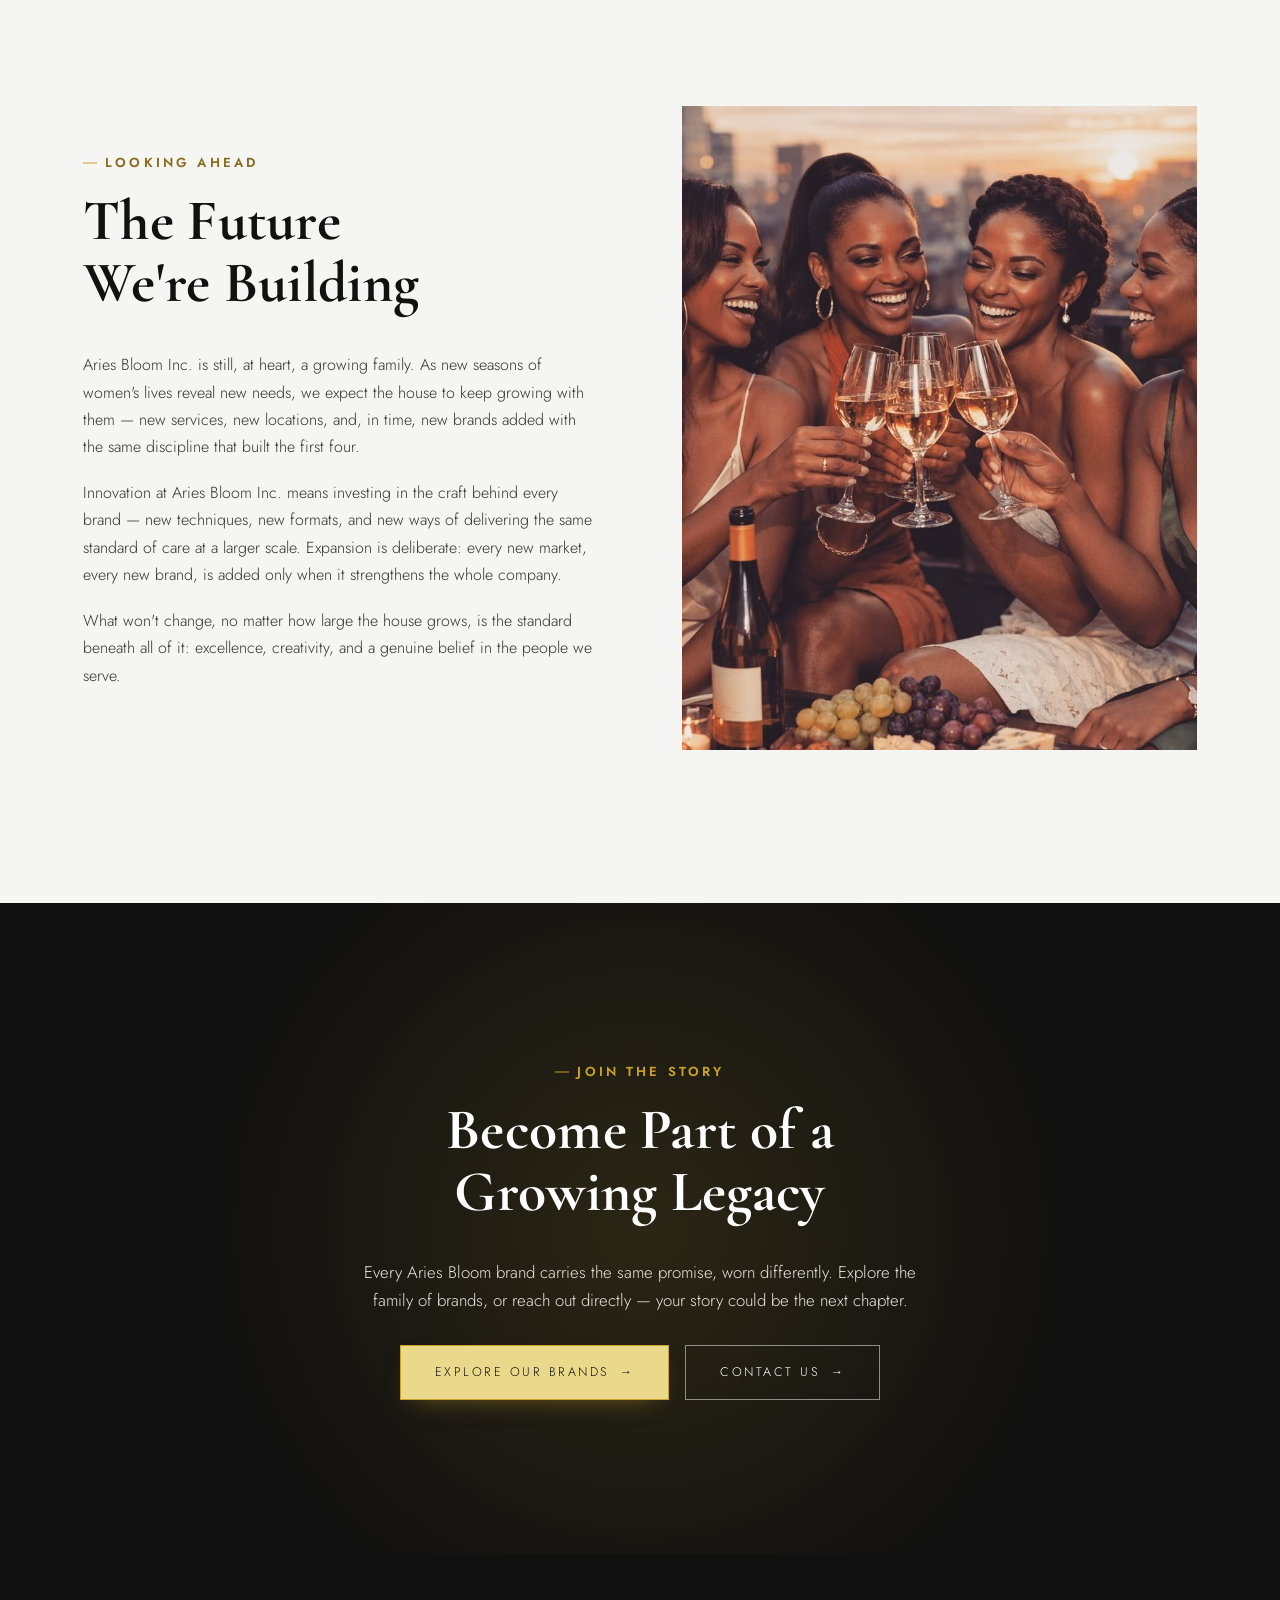
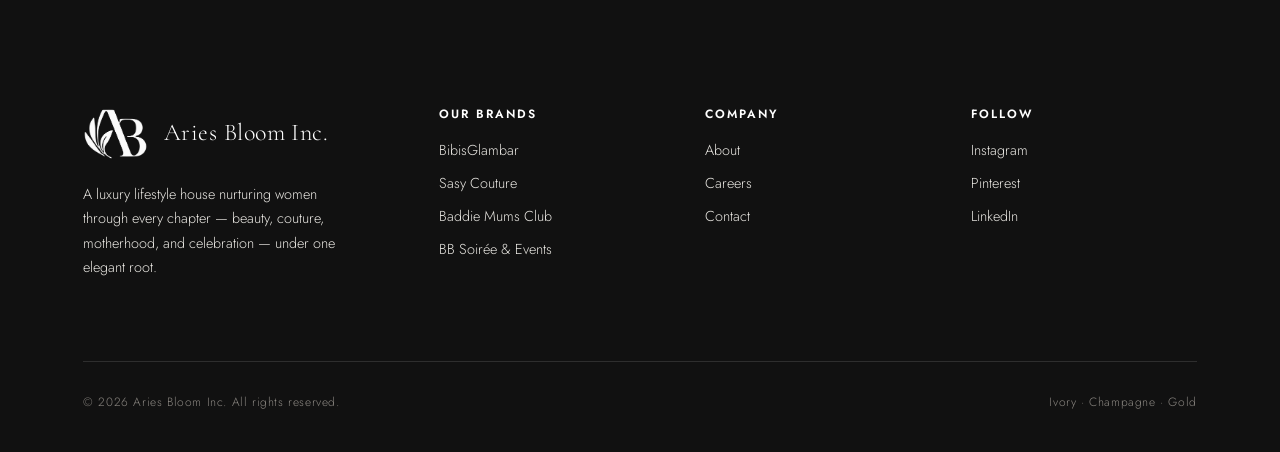
==== commit 0e2ce06e: "Add files via upload" ====
--- a/about.html
+++ b/about.html
@@ -377,12 +377,46 @@
   </section>
 
   <!-- ============================================
-       WHY ARIES BLOOM EXISTS (unchanged)
-       ============================================ -->
-  <section class="section section--deep">
-    <div class="wrap reveal" style="text-align:center;">
-      <span class="eyebrow">Why Aries Bloom Exists</span>
-      <p style="font-family:var(--font-display); font-style:italic; font-size:clamp(1.5rem, 3vw, 2.2rem); color:var(--ivory); max-width:26ch; margin:0.4em auto 0; line-height:1.35;">Because every woman deserves a place that meets her exactly where she is — and helps her become more fully herself.</p>
+       WHY ARIES BLOOM EXISTS — Editorial Split
+       ============================================ -->
+  <section class="section section--linen" style="padding-top:clamp(4rem,8vw,6.5rem); padding-bottom:clamp(4rem,8vw,6.5rem);">
+    <div class="wrap split is-reverse reveal">
+      <div class="split__image">
+        <div class="img-placeholder img-placeholder--split" style="min-height:520px;">
+          <span class="img-placeholder__icon">◱</span>
+          <span class="img-placeholder__label">Luxury Lifestyle Editorial Image</span>
+        </div>
+      </div>
+      <div>
+        <span class="eyebrow">Why Aries Bloom Exists</span>
+        <h2 style="font-size:clamp(1.8rem,3.6vw,2.6rem); line-height:1.12; max-width:16ch;">More Than Four Brands. One World of Possibility.</h2>
+        <p style="font-size:1.08rem; margin-bottom:2em;">Because every woman deserves a place that meets her exactly where she is — and helps her become more fully herself. Aries Bloom Inc. was built to carry that belief across beauty, fashion, wellness, and celebration, not as separate businesses, but as one continuous experience.</p>
+
+        <div style="display:grid; grid-template-columns:1fr 1fr; gap:24px 28px; margin-bottom:2.4em;">
+          <div>
+            <div style="width:38px; height:2px; background:var(--gold); margin-bottom:14px;"></div>
+            <h4 style="font-family:var(--font-display); font-size:1.05rem; margin-bottom:0.3em;">One Shared Standard</h4>
+            <p style="font-size:0.9rem; margin:0;">Four brands, each led by specialists, all held to the same non-negotiable quality.</p>
+          </div>
+          <div>
+            <div style="width:38px; height:2px; background:var(--gold); margin-bottom:14px;"></div>
+            <h4 style="font-family:var(--font-display); font-size:1.05rem; margin-bottom:0.3em;">Craft Over Trend</h4>
+            <p style="font-size:0.9rem; margin:0;">Styling, tailoring, facilitation, and planning — real disciplines, not fleeting aesthetics.</p>
+          </div>
+          <div>
+            <div style="width:38px; height:2px; background:var(--gold); margin-bottom:14px;"></div>
+            <h4 style="font-family:var(--font-display); font-size:1.05rem; margin-bottom:0.3em;">Every Chapter Honoured</h4>
+            <p style="font-size:0.9rem; margin:0;">From becoming to dressing, mothering to celebrating — no season of life is treated as lesser.</p>
+          </div>
+          <div>
+            <div style="width:38px; height:2px; background:var(--gold); margin-bottom:14px;"></div>
+            <h4 style="font-family:var(--font-display); font-size:1.05rem; margin-bottom:0.3em;">Built to Move With You</h4>
+            <p style="font-size:0.9rem; margin:0;">Clients move between brands as their lives evolve — that's the design, not the exception.</p>
+          </div>
+        </div>
+
+        <a href="our-brands.html" class="btn btn--gold">Explore Our Brands</a>
+      </div>
     </div>
   </section>
 
--- a/css/style.css
+++ b/css/style.css
@@ -1197,3 +1197,433 @@
 .gallery-grid .img-placeholder:hover { border-color: var(--gold); }
 @media (max-width: 700px) { .gallery-grid { grid-template-columns: 1fr 1fr; gap: 14px; } }
 @media (max-width: 420px) { .gallery-grid { grid-template-columns: 1fr; } }
+
+/* =========================================================
+   STAT LABEL READABILITY FIX
+   The gold labels beneath stat numbers were too faint.
+   Darker, larger, bolder, better spacing.
+   ========================================================= */
+.stats .stat__label {
+  font-size: 0.78rem;
+  font-weight: 500;
+  letter-spacing: 0.14em;
+  color: var(--taupe-deep);
+  margin-top: 8px;
+}
+.section--dark .stats .stat__label,
+.section--charcoal .stats .stat__label {
+  color: var(--nude);
+  font-weight: 400;
+}
+
+/* =========================================================
+   EYEBROW / SMALL-LABEL READABILITY IMPROVEMENTS
+   Slightly larger, darker, better contrast site-wide.
+   ========================================================= */
+.eyebrow {
+  font-size: 0.82rem;
+  font-weight: 600;
+  color: #896C1B;
+}
+.section--dark .eyebrow,
+.section--charcoal .eyebrow { color: var(--gold); }
+.tag {
+  font-size: 0.74rem;
+  letter-spacing: 0.16em;
+  text-transform: uppercase;
+  color: var(--taupe-deep);
+}
+.brand-card .tag { color: var(--taupe-deep); }
+
+/* Milestone year labels */
+.milestone__year {
+  color: #896C1B;
+  font-size: 0.74rem;
+  font-weight: 600;
+}
+
+/* Pillar numbers */
+.pillar__num {
+  color: #896C1B;
+}
+
+/* =========================================================
+   LUXURY BACKGROUND VARIANTS
+   Tasteful textures and tonal shifts for visual richness.
+   ========================================================= */
+
+/* Warm linen texture — a crosshatch that reads as woven fabric */
+.section--linen {
+  background-color: #F7F4EF;
+  background-image:
+    repeating-linear-gradient(0deg, rgba(160,140,110,0.04) 0px, rgba(160,140,110,0.04) 1px, transparent 1px, transparent 18px),
+    repeating-linear-gradient(90deg, rgba(160,140,110,0.04) 0px, rgba(160,140,110,0.04) 1px, transparent 1px, transparent 18px);
+}
+
+/* Warm ivory with a soft gold shimmer — for signature/elevated sections */
+.section--warm {
+  background-color: #F9F5ED;
+  background-image: radial-gradient(ellipse at 20% 50%, rgba(201,162,39,0.06) 0%, transparent 70%),
+                     radial-gradient(ellipse at 80% 50%, rgba(201,162,39,0.04) 0%, transparent 60%);
+}
+
+/* Deep charcoal with a subtle grain — richer than plain --black */
+.section--deep {
+  background-color: #0E0E0E;
+  background-image: url("data:image/svg+xml,%3Csvg width='4' height='4' xmlns='http://www.w3.org/2000/svg'%3E%3Crect width='1' height='1' fill='%23ffffff' opacity='0.02'/%3E%3C/svg%3E");
+  color: var(--champagne);
+}
+.section--deep p { color: var(--nude); }
+.section--deep h1, .section--deep h2, .section--deep h3, .section--deep h4 { color: var(--ivory); }
+.section--deep .eyebrow { color: var(--gold); }
+
+/* Mocha — a warm mid-tone for brand variety */
+.section--mocha {
+  background-color: #2C2520;
+  color: var(--champagne);
+}
+.section--mocha p { color: rgba(255,255,255,0.72); }
+.section--mocha h1, .section--mocha h2, .section--mocha h3, .section--mocha h4 { color: var(--ivory); }
+.section--mocha .eyebrow { color: var(--gold-soft); }
+
+/* =========================================================
+   OUR BRANDS PAGE — UNIQUE COMPONENTS
+   ========================================================= */
+
+/* --- House-at-a-Glance brand strip --- */
+.brand-strip {
+  display: grid;
+  grid-template-columns: repeat(4, 1fr);
+  gap: 0;
+}
+.brand-strip__item {
+  position: relative;
+  overflow: hidden;
+  aspect-ratio: 3/4;
+  display: flex;
+  flex-direction: column;
+  align-items: center;
+  justify-content: flex-end;
+  padding: 0 24px 36px;
+  text-align: center;
+  cursor: pointer;
+}
+.brand-strip__item img {
+  position: absolute;
+  inset: 0;
+  width: 100%;
+  height: 100%;
+  object-fit: cover;
+  transition: transform 0.7s cubic-bezier(.22,1,.36,1);
+}
+.brand-strip__item:hover img { transform: scale(1.06); }
+.brand-strip__item::after {
+  content: '';
+  position: absolute;
+  inset: 0;
+  background: linear-gradient(180deg, rgba(17,17,17,0) 30%, rgba(17,17,17,0.72) 100%);
+  pointer-events: none;
+}
+.brand-strip__content {
+  position: relative;
+  z-index: 2;
+}
+.brand-strip__num {
+  display: block;
+  font-family: var(--font-display);
+  font-size: 0.8rem;
+  letter-spacing: 0.2em;
+  color: var(--gold-soft);
+  margin-bottom: 8px;
+}
+.brand-strip__name {
+  font-family: var(--font-display);
+  font-size: clamp(1.3rem, 2.2vw, 1.8rem);
+  font-weight: 600;
+  color: var(--ivory);
+  margin: 0 0 6px;
+  line-height: 1.15;
+}
+.brand-strip__tag {
+  font-family: var(--font-body);
+  font-size: 0.7rem;
+  letter-spacing: 0.16em;
+  text-transform: uppercase;
+  color: rgba(255,255,255,0.7);
+}
+@media (max-width: 860px) { .brand-strip { grid-template-columns: 1fr 1fr; } }
+@media (max-width: 480px) {
+  .brand-strip { grid-template-columns: 1fr; }
+  .brand-strip__item { aspect-ratio: 16/9; }
+}
+
+/* --- Premium brand showcase sections --- */
+.brand-showcase {
+  padding: var(--section-space) 0;
+  position: relative;
+  overflow: hidden;
+}
+.brand-showcase .wrap { position: relative; z-index: 2; }
+.brand-showcase__accent {
+  position: absolute;
+  top: 0; left: 0;
+  width: 5px;
+  height: 100%;
+}
+.brand-showcase__services {
+  display: grid;
+  grid-template-columns: 1fr 1fr;
+  gap: 20px 28px;
+  margin: 1.8em 0;
+}
+.brand-showcase__services dt {
+  font-family: var(--font-body);
+  font-size: 0.72rem;
+  font-weight: 600;
+  letter-spacing: 0.16em;
+  text-transform: uppercase;
+  color: var(--taupe);
+  margin-bottom: 4px;
+}
+.brand-showcase__services dd {
+  margin: 0 0 16px;
+  font-size: 0.92rem;
+  color: var(--taupe-deep);
+}
+.section--dark .brand-showcase__services dt { color: var(--gold-soft); }
+.section--dark .brand-showcase__services dd,
+.section--mocha .brand-showcase__services dt { color: var(--gold-soft); }
+.section--mocha .brand-showcase__services dd { color: rgba(255,255,255,0.72); }
+@media (max-width: 620px) {
+  .brand-showcase__services { grid-template-columns: 1fr; }
+}
+
+/* Signature experience highlight */
+.signature-exp {
+  margin: 2em 0 2.4em;
+  padding: 28px 32px;
+  border-left: 2px solid var(--gold);
+  background: rgba(201,162,39,0.04);
+}
+.section--dark .signature-exp,
+.section--mocha .signature-exp {
+  background: rgba(201,162,39,0.08);
+}
+.signature-exp__label {
+  font-family: var(--font-body);
+  font-size: 0.68rem;
+  font-weight: 600;
+  letter-spacing: 0.2em;
+  text-transform: uppercase;
+  color: #896C1B;
+  margin-bottom: 8px;
+  display: block;
+}
+.section--dark .signature-exp__label,
+.section--mocha .signature-exp__label { color: var(--gold-soft); }
+.signature-exp p { margin: 0; font-style: italic; font-family: var(--font-display); font-size: 1.15rem; line-height: 1.5; }
+
+/* --- Inside the Experience grid --- */
+.experience-grid {
+  display: grid;
+  grid-template-columns: 1fr 1fr;
+  gap: 2px;
+}
+.experience-tile {
+  position: relative;
+  overflow: hidden;
+  aspect-ratio: 4/3;
+  display: flex;
+  align-items: flex-end;
+  padding: 0;
+}
+.experience-tile img {
+  position: absolute;
+  inset: 0;
+  width: 100%;
+  height: 100%;
+  object-fit: cover;
+  transition: transform 0.6s cubic-bezier(.22,1,.36,1);
+}
+.experience-tile:hover img { transform: scale(1.05); }
+.experience-tile::after {
+  content: '';
+  position: absolute;
+  inset: 0;
+  background: linear-gradient(180deg, rgba(17,17,17,0) 40%, rgba(17,17,17,0.7) 100%);
+  pointer-events: none;
+}
+.experience-tile__content {
+  position: relative;
+  z-index: 2;
+  padding: 32px;
+}
+.experience-tile__brand {
+  font-family: var(--font-body);
+  font-size: 0.68rem;
+  font-weight: 600;
+  letter-spacing: 0.2em;
+  text-transform: uppercase;
+  color: var(--gold-soft);
+  margin-bottom: 8px;
+  display: block;
+}
+.experience-tile__title {
+  font-family: var(--font-display);
+  font-size: clamp(1.3rem, 2.4vw, 1.8rem);
+  font-weight: 600;
+  color: var(--ivory);
+  margin: 0 0 6px;
+  line-height: 1.15;
+}
+.experience-tile__desc {
+  font-size: 0.9rem;
+  color: rgba(255,255,255,0.8);
+  max-width: 36ch;
+  margin: 0;
+  line-height: 1.5;
+}
+@media (max-width: 700px) { .experience-grid { grid-template-columns: 1fr; } }
+
+/* --- Choose Your Experience cards --- */
+.chooser-grid {
+  display: grid;
+  grid-template-columns: repeat(4, 1fr);
+  gap: 24px;
+}
+.chooser-card {
+  background: var(--ivory);
+  border: 1px solid rgba(17,17,17,0.08);
+  padding: 44px 32px 36px;
+  text-align: center;
+  position: relative;
+  overflow: hidden;
+  transition: transform 0.4s cubic-bezier(.22,1,.36,1),
+              box-shadow 0.4s cubic-bezier(.22,1,.36,1),
+              border-color 0.4s ease;
+}
+.chooser-card::before {
+  content: '';
+  position: absolute;
+  top: 0; left: 0; right: 0;
+  height: 3px;
+  background: var(--card-accent, var(--gold));
+}
+.chooser-card:hover {
+  transform: translateY(-6px);
+  box-shadow: 0 20px 44px -22px rgba(17,17,17,0.25);
+  border-color: var(--card-accent, var(--gold));
+}
+.chooser-card__icon {
+  width: 56px; height: 56px;
+  border-radius: 50%;
+  border: 1px solid var(--card-accent, var(--gold));
+  display: flex; align-items: center; justify-content: center;
+  margin: 0 auto 20px;
+  color: var(--card-accent, var(--gold));
+  font-size: 1.2rem;
+}
+.chooser-card h4 {
+  font-family: var(--font-display);
+  font-size: 1.15rem;
+  margin-bottom: 0.4em;
+}
+.chooser-card p { font-size: 0.9rem; text-align: center; max-width: none; }
+.chooser-card .btn {
+  padding: 8px 0;
+  border: none;
+  font-size: 0.68rem;
+  margin-top: 12px;
+}
+.chooser-card .btn:hover { background: transparent; color: var(--card-accent, var(--gold)); transform: none; box-shadow: none; }
+@media (max-width: 960px) { .chooser-grid { grid-template-columns: 1fr 1fr; } }
+@media (max-width: 560px) { .chooser-grid { grid-template-columns: 1fr; } }
+@media (max-width: 620px) { .chooser-card:hover { transform: none; } }
+
+/* --- Brand Signature Promise cards --- */
+.signature-grid {
+  display: grid;
+  grid-template-columns: repeat(4, 1fr);
+  gap: 0;
+}
+.signature-card {
+  padding: 48px 36px;
+  text-align: center;
+  border-right: 1px solid rgba(255,255,255,0.08);
+  transition: background 0.4s ease;
+}
+.signature-card:last-child { border-right: none; }
+.signature-card:hover { background: rgba(255,255,255,0.04); }
+.signature-card__dot {
+  width: 12px; height: 12px;
+  border-radius: 50%;
+  margin: 0 auto 18px;
+}
+.signature-card h4 {
+  font-family: var(--font-display);
+  font-size: 1.15rem;
+  color: var(--ivory);
+  margin-bottom: 0.5em;
+}
+.signature-card p { font-size: 0.88rem; color: rgba(255,255,255,0.72); max-width: none; text-align: center; }
+.signature-card__promise {
+  font-family: var(--font-display);
+  font-style: italic;
+  font-size: 1.05rem;
+  color: var(--gold-soft);
+  margin-top: 16px;
+  line-height: 1.45;
+}
+@media (max-width: 960px) {
+  .signature-grid { grid-template-columns: 1fr 1fr; }
+  .signature-card { border-right: none; border-bottom: 1px solid rgba(255,255,255,0.08); }
+}
+@media (max-width: 560px) { .signature-grid { grid-template-columns: 1fr; } }
+
+/* --- Brand Gallery (editorial masonry-like) --- */
+.brand-gallery {
+  display: grid;
+  grid-template-columns: repeat(4, 1fr);
+  grid-template-rows: auto auto;
+  gap: 12px;
+}
+.brand-gallery__item {
+  position: relative;
+  overflow: hidden;
+  aspect-ratio: 3/4;
+}
+.brand-gallery__item--wide {
+  grid-column: span 2;
+  aspect-ratio: 16/9;
+}
+.brand-gallery__item img,
+.brand-gallery__item .img-placeholder {
+  width: 100%;
+  height: 100%;
+  object-fit: cover;
+}
+.brand-gallery__item img {
+  transition: transform 0.6s cubic-bezier(.22,1,.36,1);
+}
+.brand-gallery__item:hover img { transform: scale(1.04); }
+.brand-gallery__caption {
+  position: absolute;
+  bottom: 0; left: 0; right: 0;
+  padding: 48px 20px 16px;
+  background: linear-gradient(180deg, transparent 0%, rgba(17,17,17,0.6) 100%);
+  font-family: var(--font-body);
+  font-size: 0.68rem;
+  letter-spacing: 0.16em;
+  text-transform: uppercase;
+  color: rgba(255,255,255,0.85);
+  text-align: center;
+}
+@media (max-width: 860px) {
+  .brand-gallery { grid-template-columns: 1fr 1fr; }
+  .brand-gallery__item--wide { grid-column: span 2; }
+}
+@media (max-width: 480px) {
+  .brand-gallery { grid-template-columns: 1fr; }
+  .brand-gallery__item--wide { grid-column: span 1; aspect-ratio: 4/3; }
+  .brand-gallery__item { aspect-ratio: 4/3; }
+}
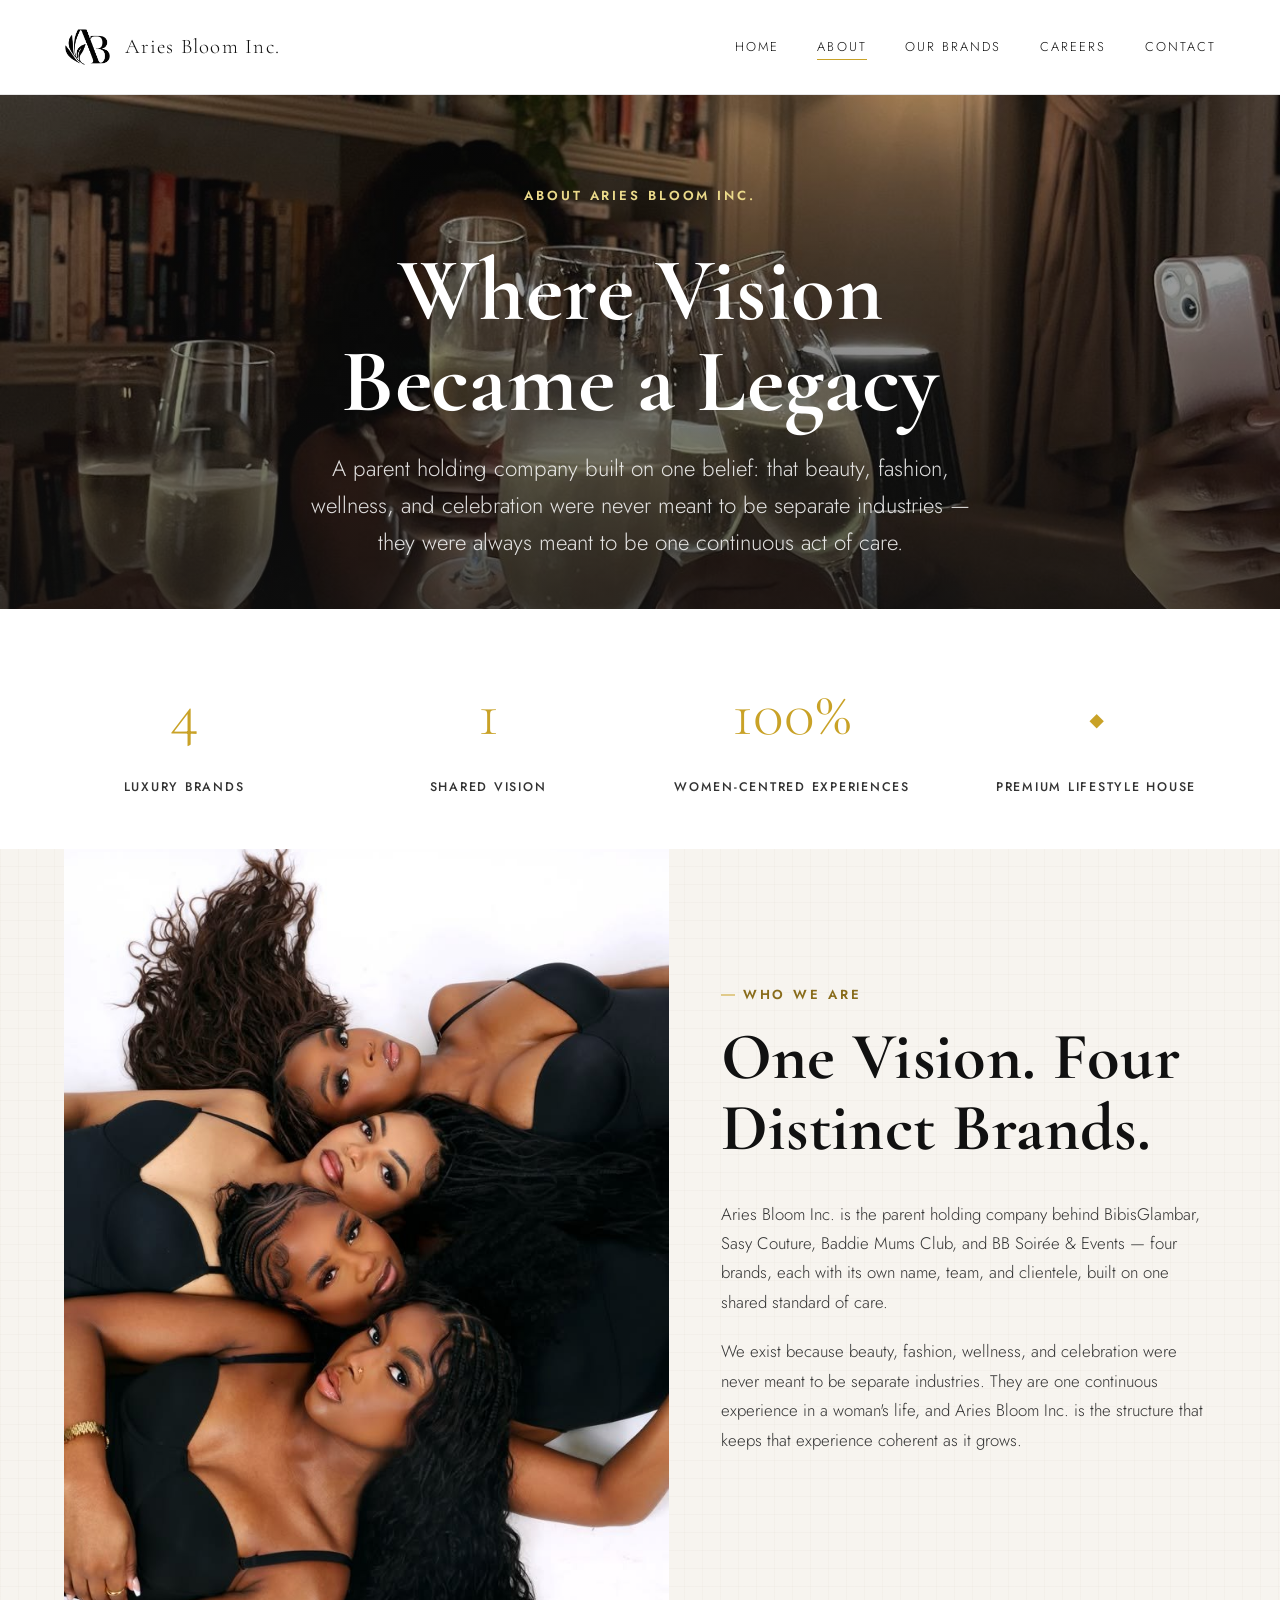
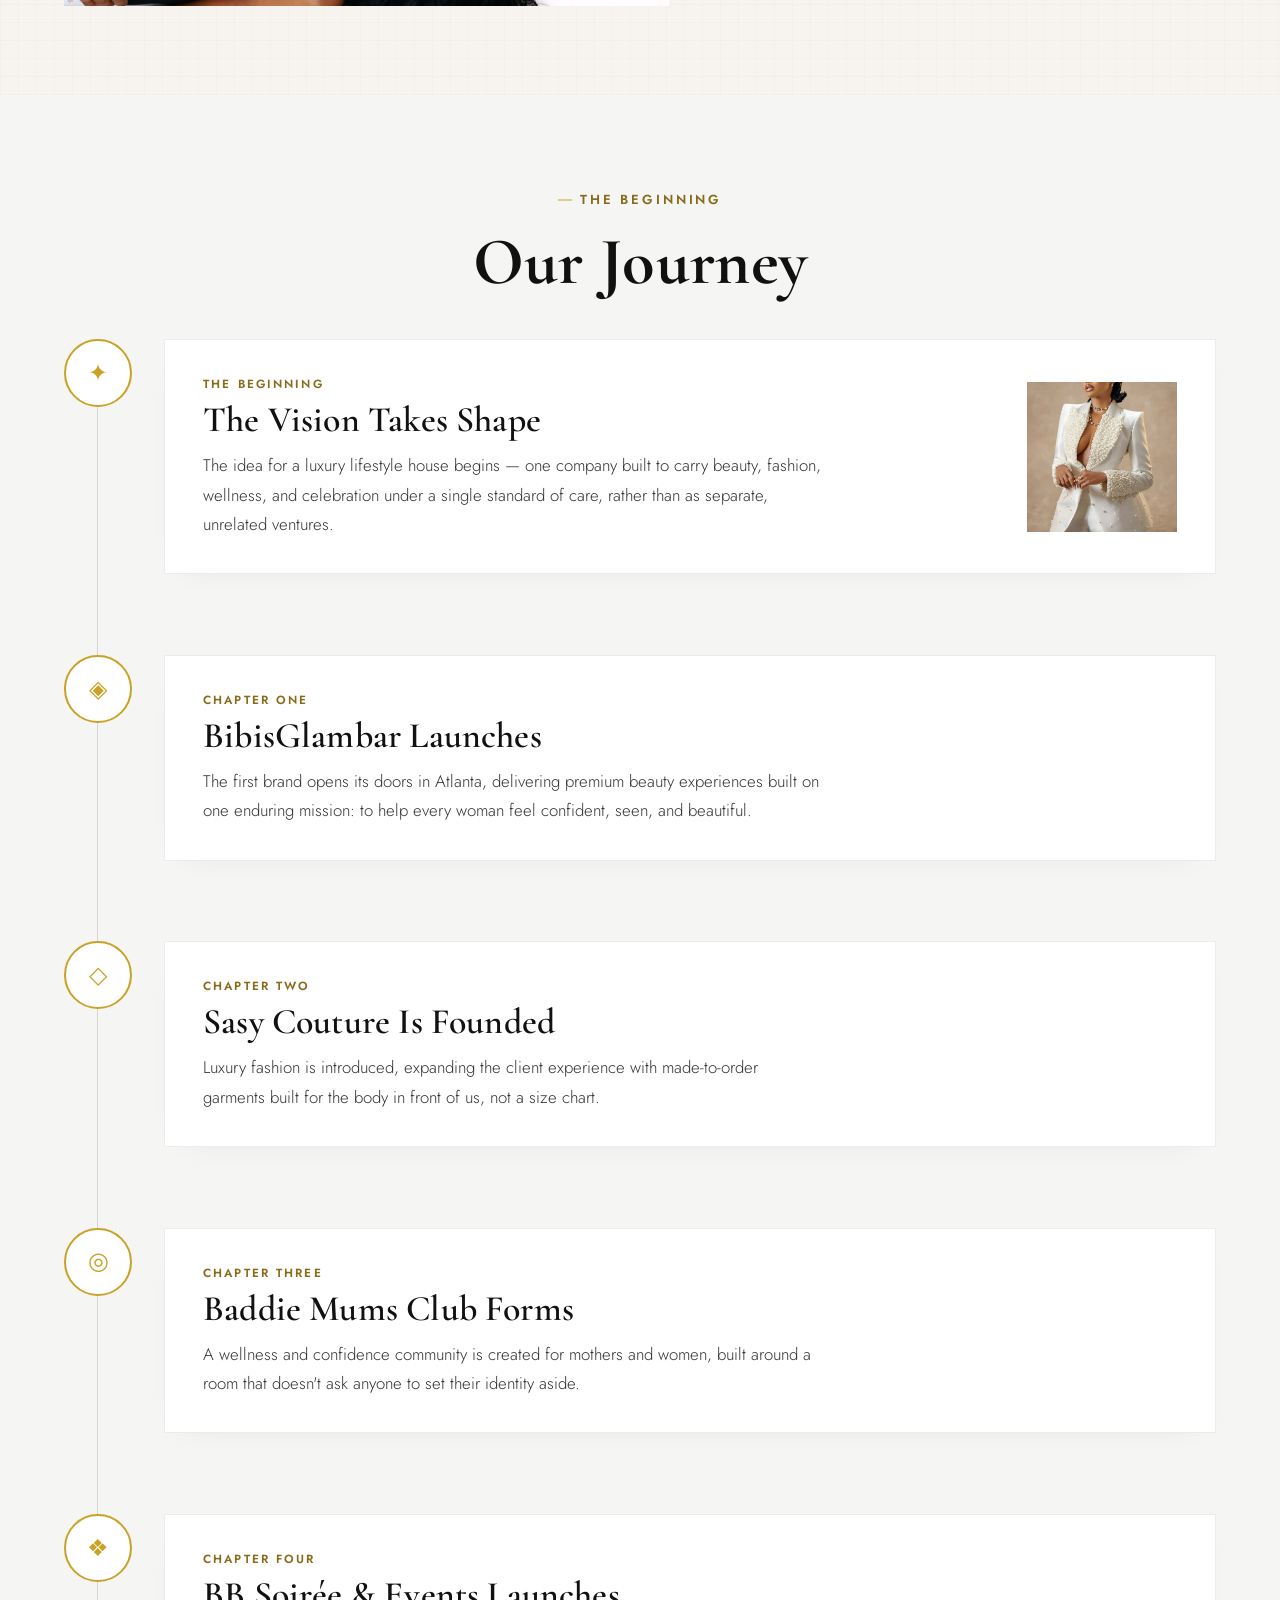
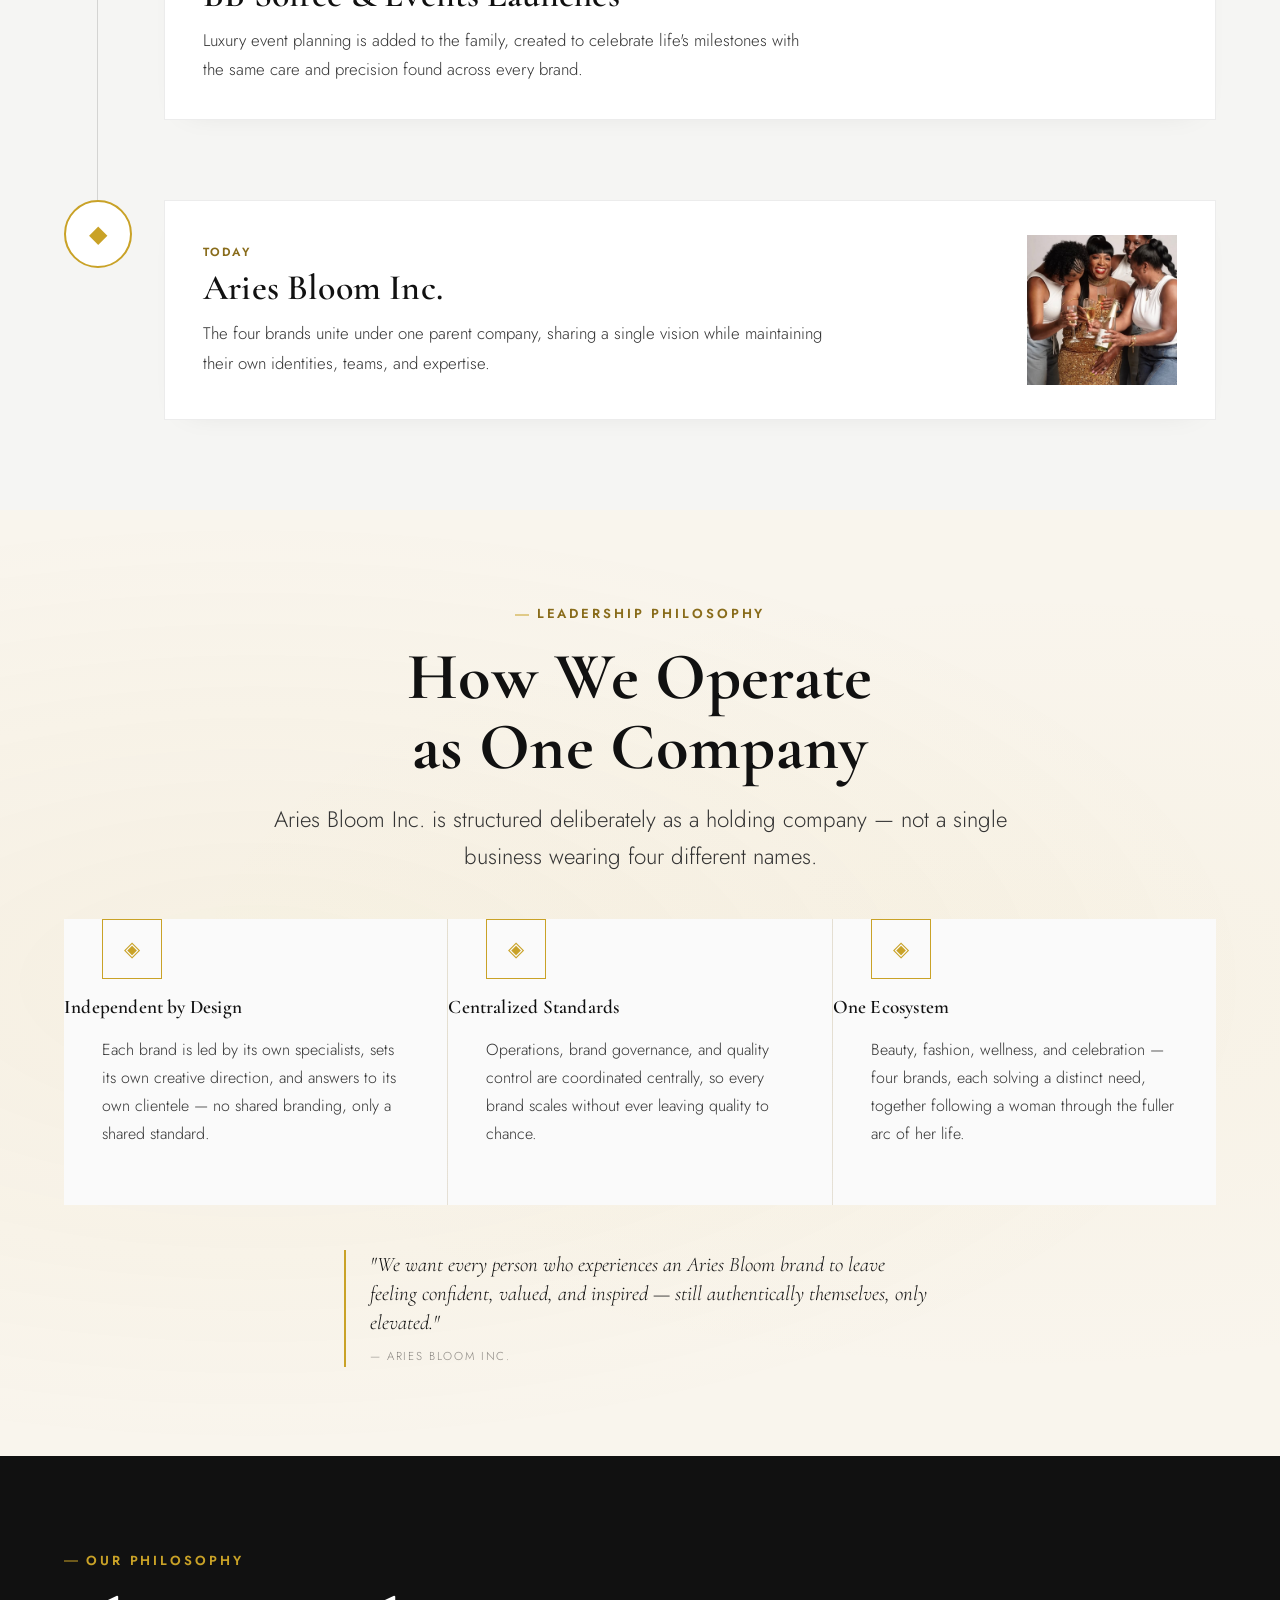
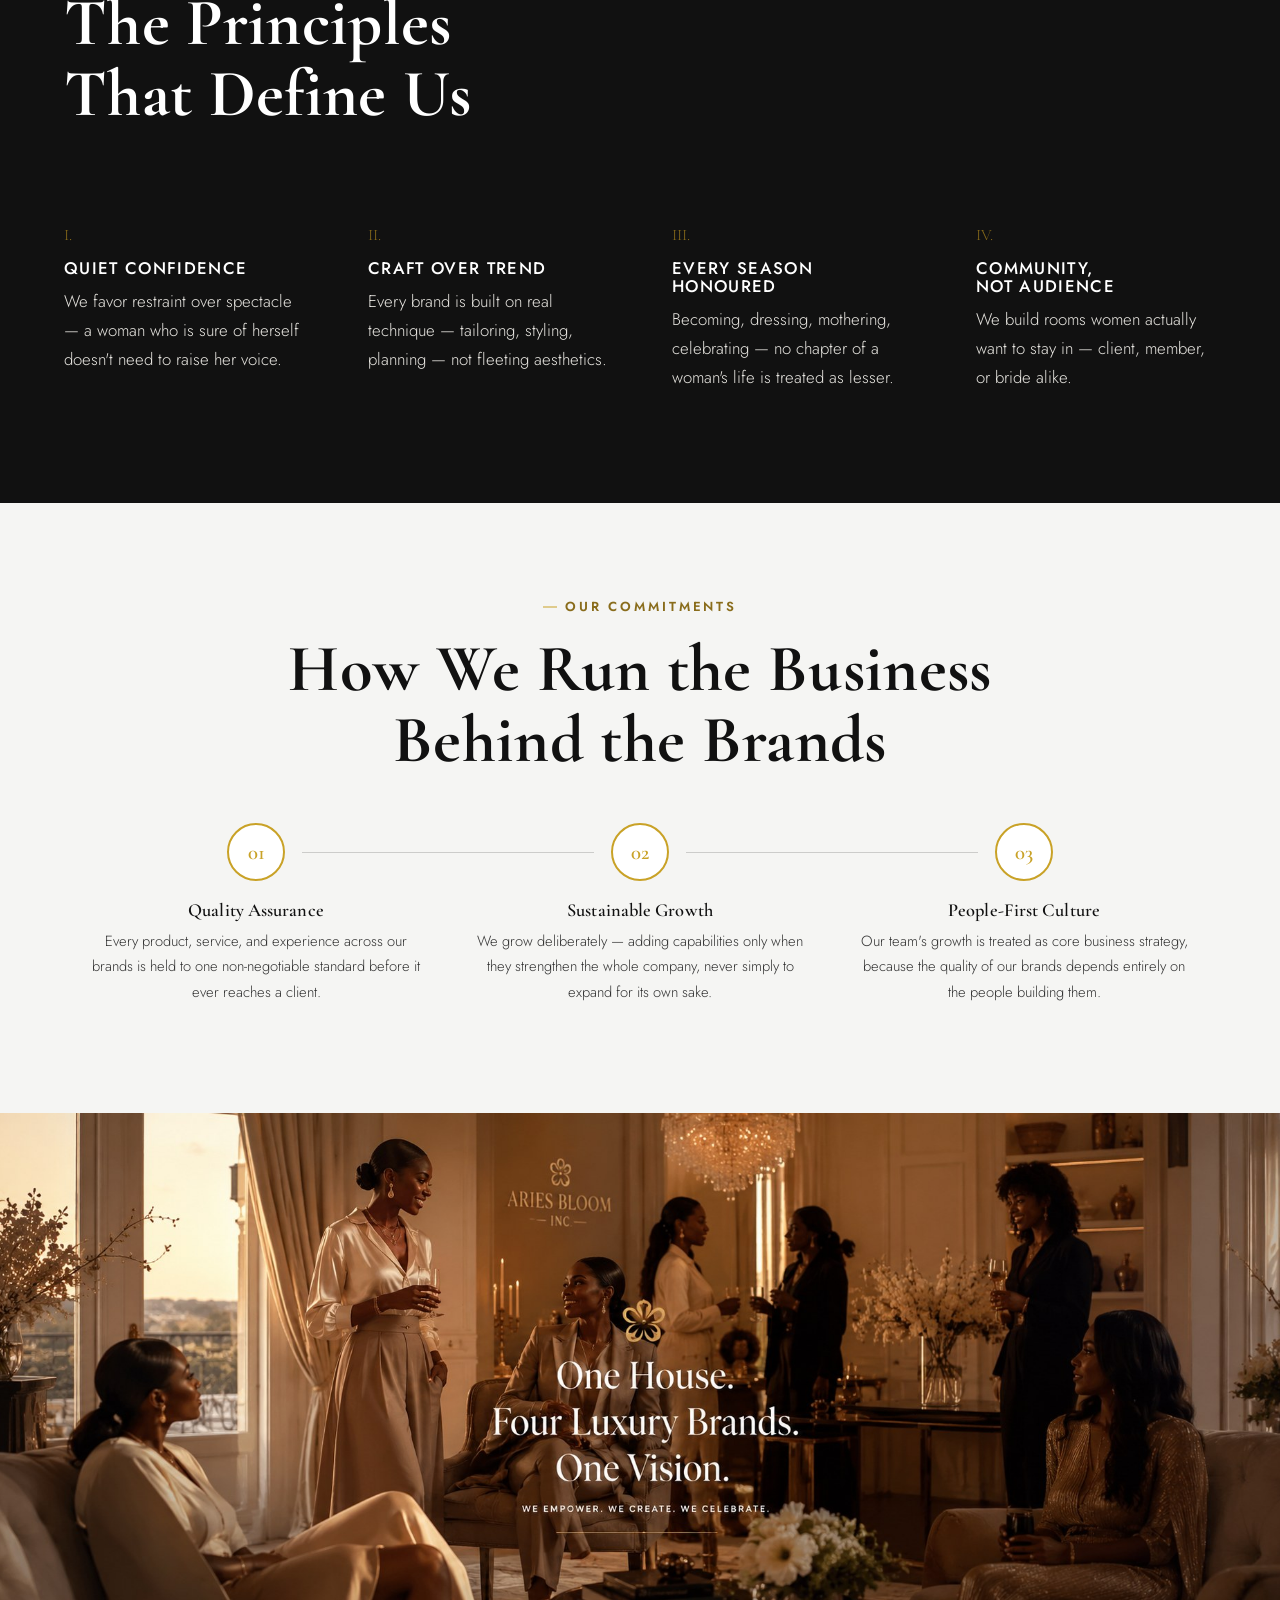
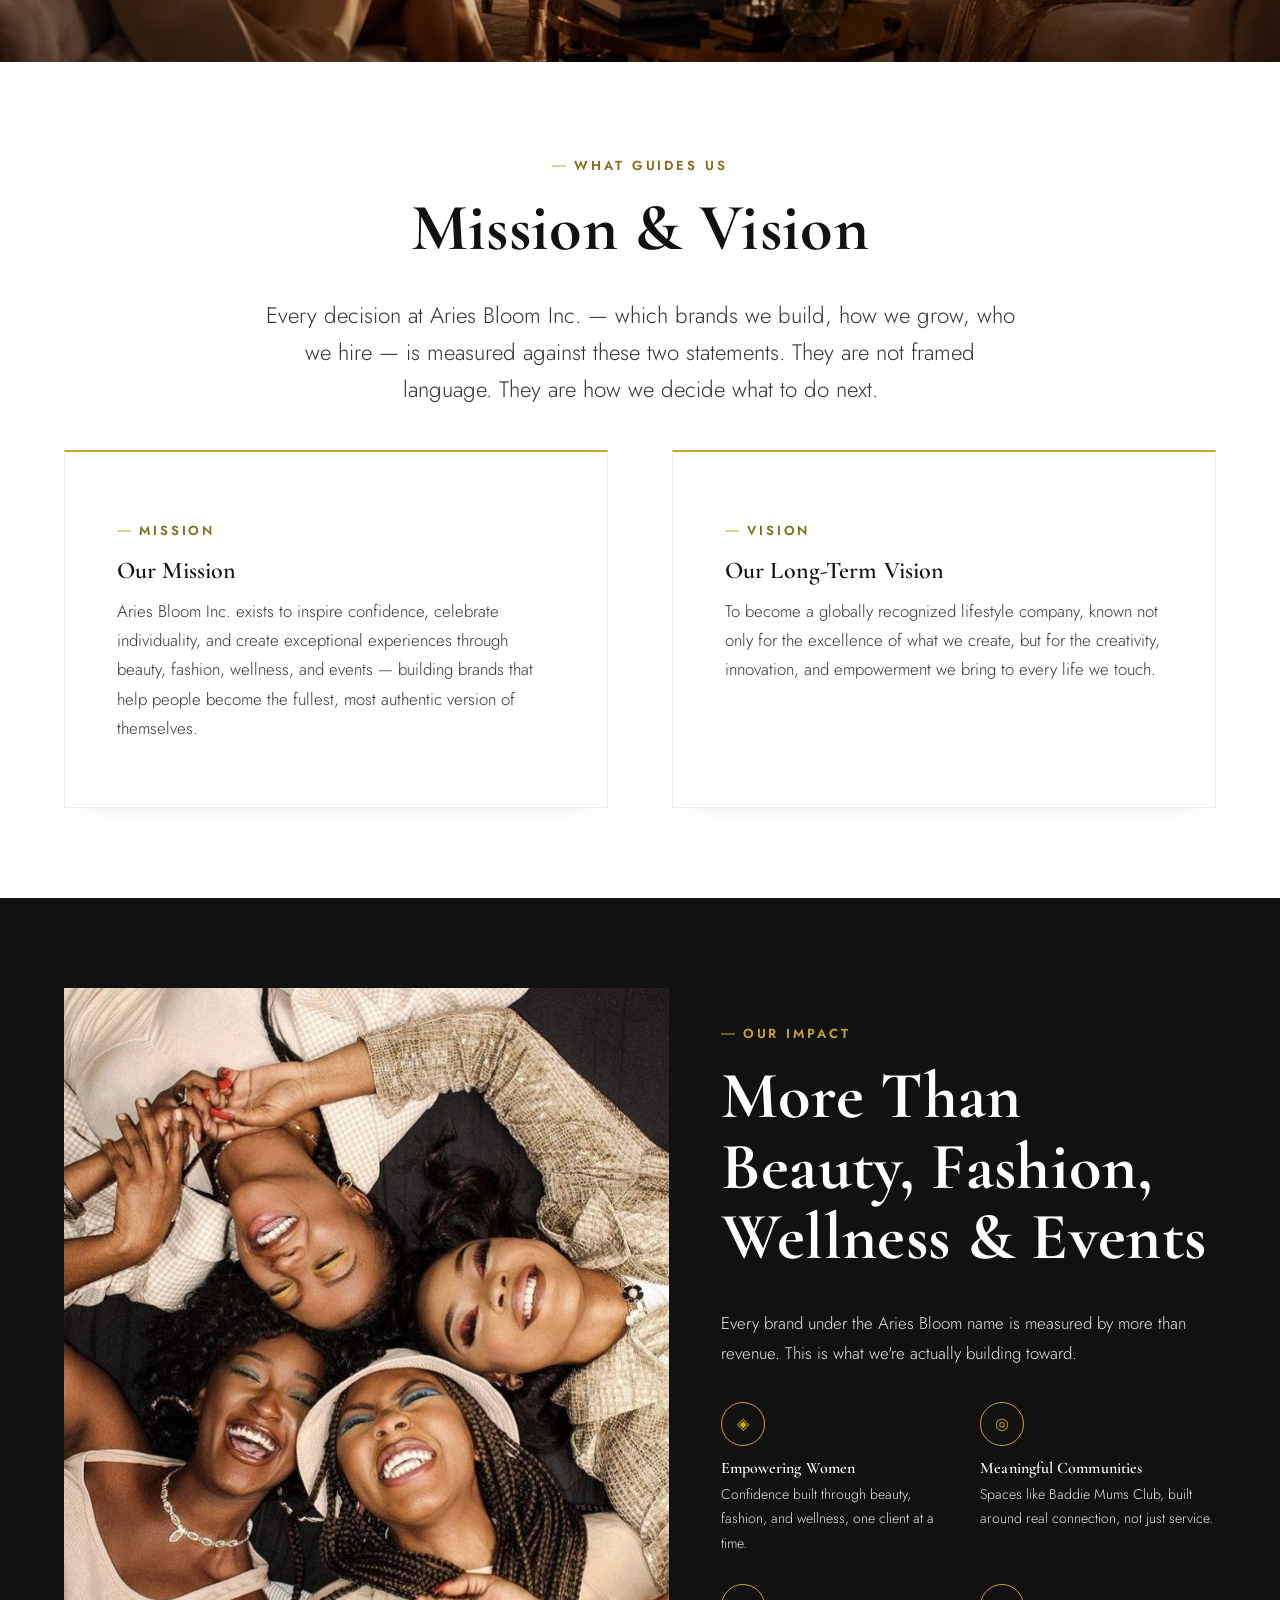
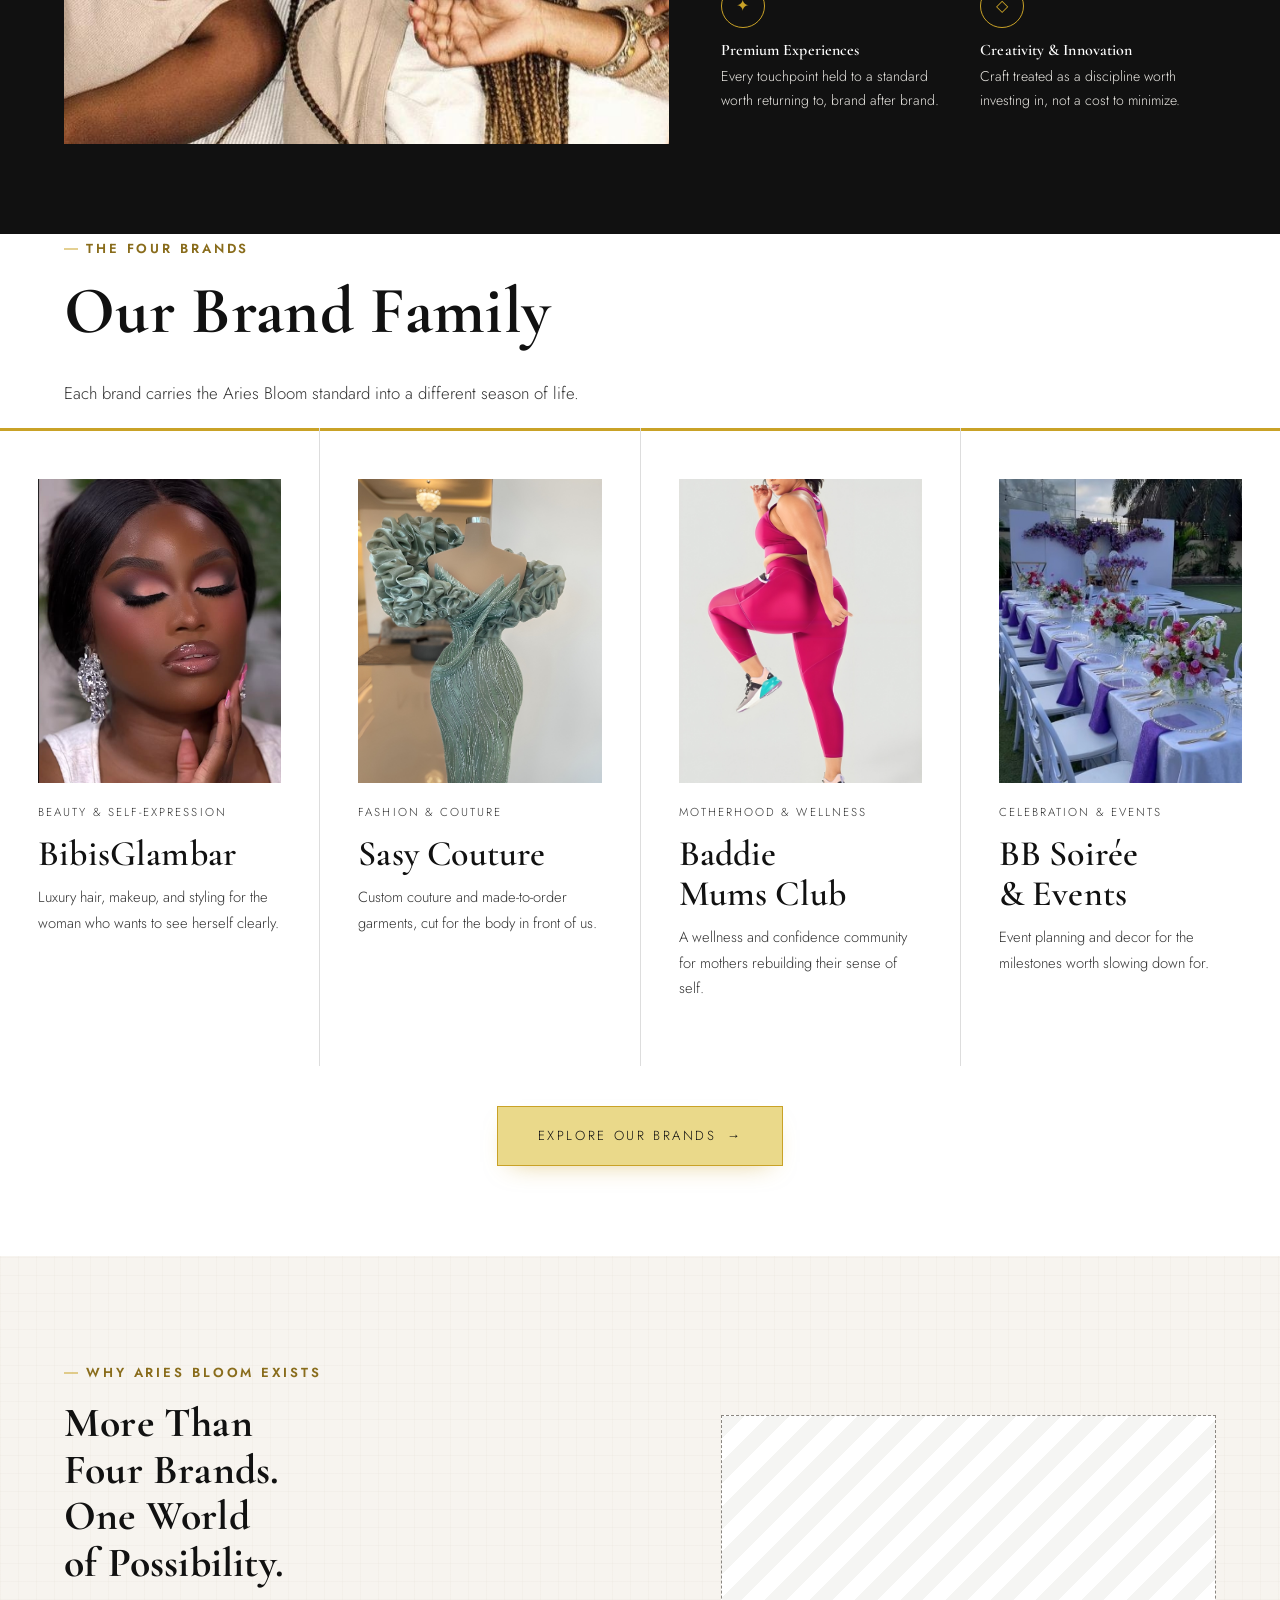
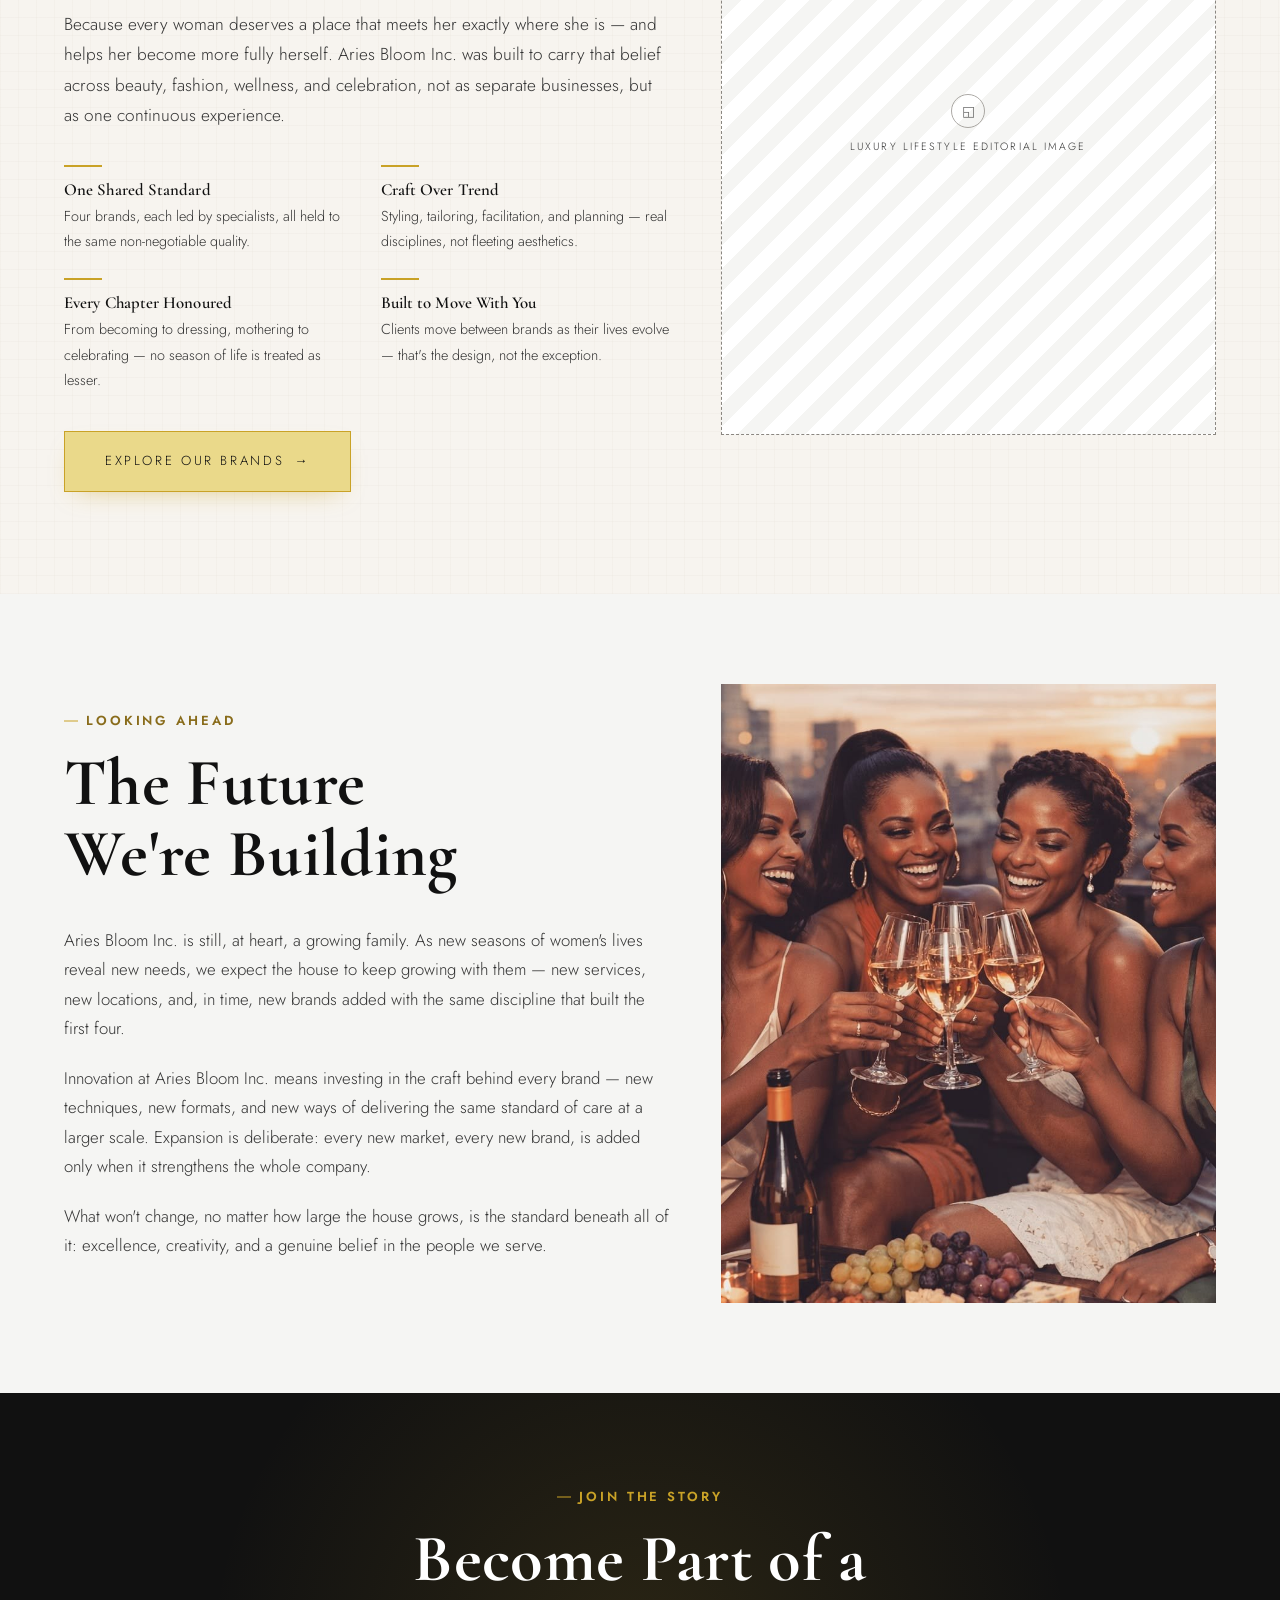
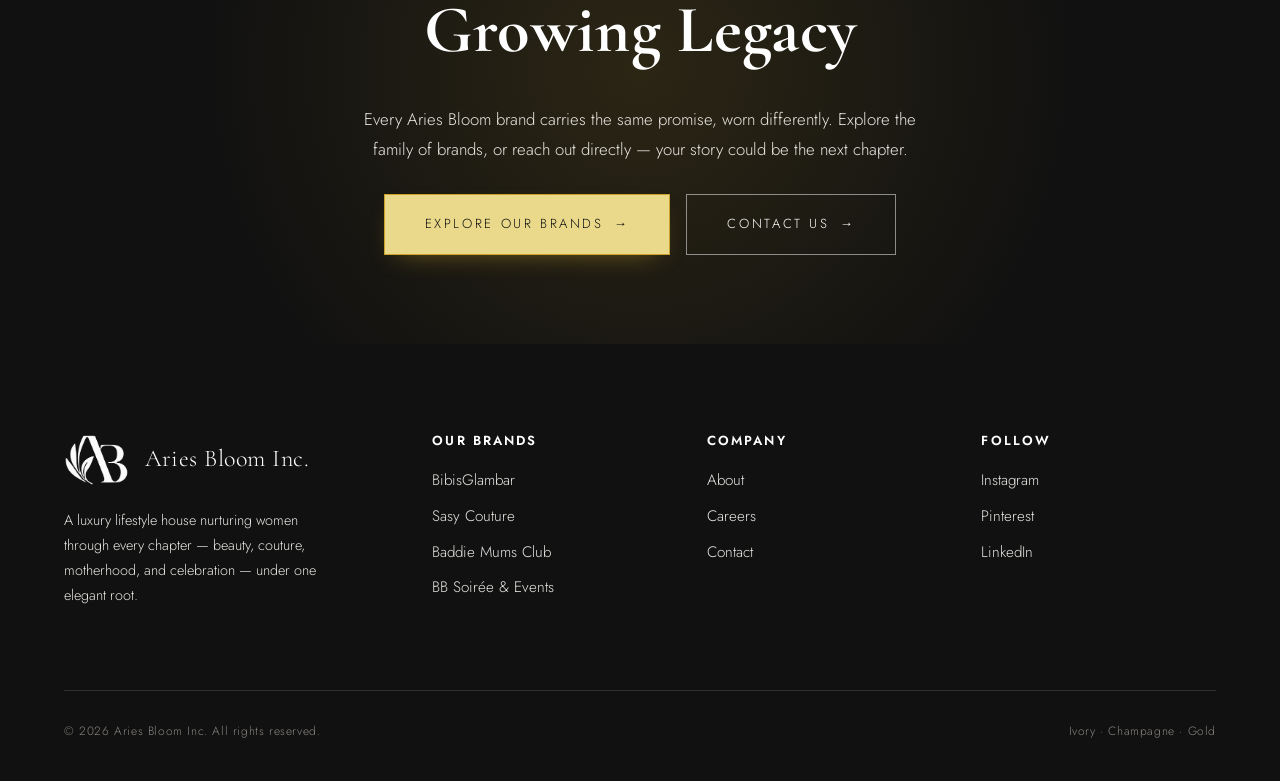
==== commit 5d5d1ecd: "Add files via upload" ====
--- a/about.html
+++ b/about.html
@@ -338,7 +338,6 @@
         <span class="tag">Beauty &amp; Self-Expression</span>
         <h3>BibisGlambar</h3>
         <p>Luxury hair, makeup, and styling for the woman who wants to see herself clearly.</p>
-        <a href="brands/bibisglambar.html" class="btn">Learn More</a>
       </article>
       <article class="brand-card">
         <div class="brand-card__image">
@@ -348,7 +347,6 @@
         <span class="tag">Fashion &amp; Couture</span>
         <h3>Sasy Couture</h3>
         <p>Custom couture and made-to-order garments, cut for the body in front of us.</p>
-        <a href="brands/sasy-couture.html" class="btn">Learn More</a>
       </article>
       <article class="brand-card">
         <div class="brand-card__image">
@@ -358,7 +356,6 @@
         <span class="tag">Motherhood &amp; Wellness</span>
         <h3>Baddie Mums Club</h3>
         <p>A wellness and confidence community for mothers rebuilding their sense of self.</p>
-        <a href="brands/baddie-mums-club.html" class="btn">Learn More</a>
       </article>
       <article class="brand-card">
         <div class="brand-card__image">
@@ -368,7 +365,6 @@
         <span class="tag">Celebration &amp; Events</span>
         <h3>BB Soirée &amp; Events</h3>
         <p>Event planning and decor for the milestones worth slowing down for.</p>
-        <a href="brands/bb-soiree-events.html" class="btn">Learn More</a>
       </article>
     </div>
     <div class="wrap reveal" style="text-align:center; margin-top:2.5em;">
--- a/css/style.css
+++ b/css/style.css
@@ -41,9 +41,9 @@
   --font-body: 'Jost', 'Helvetica Neue', sans-serif;
 
   /* --- Layout --- */
-  --max-width: 1280px;
-  --gutter: clamp(24px, 6.5vw, 104px);
-  --section-space: clamp(88px, 12vw, 192px);
+  --max-width: 1440px;
+  --gutter: clamp(24px, 5vw, 80px);
+  --section-space: clamp(56px, 7vw, 100px);
 }
 
 * { box-sizing: border-box; }
@@ -88,20 +88,20 @@
   text-wrap: balance;
 }
 
-h1 { font-size: clamp(3rem, 6.8vw, 5.6rem); font-weight: 700; line-height: 1.02; margin-bottom: 0.4em; }
-h2 { font-size: clamp(2.3rem, 4.6vw, 3.6rem); font-weight: 700; line-height: 1.08; margin-bottom: 0.65em; }
-h3 { font-size: clamp(1.55rem, 2.6vw, 2.1rem); font-weight: 600; line-height: 1.15; }
-
-p { margin: 0 0 1.2em; color: var(--taupe-deep); max-width: 62ch; }
+h1 { font-size: clamp(3.2rem, 7.5vw, 6.4rem); font-weight: 700; line-height: 1.02; margin-bottom: 0.4em; }
+h2 { font-size: clamp(2.6rem, 5.2vw, 4.4rem); font-weight: 700; line-height: 1.06; margin-bottom: 0.55em; }
+h3 { font-size: clamp(1.6rem, 2.8vw, 2.4rem); font-weight: 600; line-height: 1.12; }
+
+p { margin: 0 0 1.2em; color: var(--taupe-deep); max-width: 62ch; font-size: 1.05rem; line-height: 1.75; }
 
 a { color: inherit; text-decoration: none; }
 
 .eyebrow {
   display: inline-block;
   font-family: var(--font-body);
-  font-size: 0.8rem;
+  font-size: 0.88rem;
   font-weight: 600;
-  letter-spacing: 0.24em;
+  letter-spacing: 0.22em;
   text-transform: uppercase;
   color: #9c7717;
   margin-bottom: 1.2em;
@@ -120,10 +120,10 @@
 }
 
 .lede {
-  font-size: clamp(1.05rem, 1.6vw, 1.3rem);
+  font-size: clamp(1.12rem, 1.8vw, 1.4rem);
   color: var(--taupe-deep);
-  max-width: 46ch;
-  line-height: 1.6;
+  max-width: 52ch;
+  line-height: 1.65;
 }
 
 img { max-width: 100%; display: block; }
@@ -188,10 +188,10 @@
   align-items: center;
   justify-content: center;
   gap: 10px;
-  padding: 16px 34px;
-  min-height: 48px;
+  padding: 18px 40px;
+  min-height: 52px;
   font-family: var(--font-body);
-  font-size: 0.78rem;
+  font-size: 0.82rem;
   letter-spacing: 0.2em;
   text-transform: uppercase;
   border: 1px solid var(--black);
@@ -269,7 +269,7 @@
   list-style: none;
   margin: 0;
   padding: 0;
-  font-size: 0.76rem;
+  font-size: 0.8rem;
   letter-spacing: 0.16em;
   text-transform: uppercase;
 }
@@ -444,16 +444,16 @@
   justify-content: center;
   text-align: center;
   gap: clamp(20px, 3vw, 32px);
-  max-width: 900px;
+  max-width: 1000px;
   margin: 0 auto;
   padding: clamp(80px, 12vh, 140px) var(--gutter) clamp(48px, 7vh, 80px);
 }
 .hero__content .eyebrow { padding-left: 0; margin-bottom: 0; }
 .hero__content .eyebrow::before { display: none; }
-.hero__content h1 { color: var(--ivory); margin-bottom: 0; font-size: clamp(3rem, 7.2vw, 5.9rem); font-weight: 700; }
+.hero__content h1 { color: var(--ivory); margin-bottom: 0; font-size: clamp(3.4rem, 8vw, 7rem); font-weight: 700; }
 .hero__content .lede {
   max-width: 58ch;
-  font-size: clamp(1.05rem, 1.7vw, 1.3rem);
+  font-size: clamp(1.15rem, 1.9vw, 1.45rem);
   color: rgba(255,255,255,0.86);
   margin-bottom: 0;
 }
@@ -484,8 +484,8 @@
 .page-hero {
   position: relative;
   width: 100%;
-  min-height: 58vh;
-  max-height: 720px;
+  min-height: 50vh;
+  max-height: 600px;
   background: var(--champagne);
 }
 .page-hero__media {
@@ -504,22 +504,22 @@
 .page-hero__content {
   position: relative;
   z-index: 2;
-  min-height: 58vh;
-  max-height: 720px;
+  min-height: 50vh;
+  max-height: 600px;
   display: flex;
   flex-direction: column;
   align-items: center;
   justify-content: center;
   text-align: center;
-  gap: 18px;
-  max-width: 780px;
+  gap: 22px;
+  max-width: 900px;
   margin: 0 auto;
-  padding: clamp(80px, 12vh, 120px) var(--gutter) 56px;
+  padding: clamp(60px, 10vh, 100px) var(--gutter) 48px;
 }
 .page-hero__content .eyebrow { padding-left: 0; color: var(--gold-soft); }
 .page-hero__content .eyebrow::before { display: none; }
-.page-hero__content h1 { color: var(--ivory); margin-bottom: 0; }
-.page-hero__content .lede { color: rgba(255,255,255,0.86); margin-bottom: 0; max-width: 54ch; }
+.page-hero__content h1 { color: var(--ivory); margin-bottom: 0; font-size: clamp(3.2rem, 7vw, 5.6rem); }
+.page-hero__content .lede { color: rgba(255,255,255,0.86); margin-bottom: 0; max-width: 54ch; font-size: clamp(1.12rem, 1.8vw, 1.4rem); }
 @media (max-width: 640px) {
   .page-hero, .page-hero__content { min-height: 50vh; }
 }
@@ -591,8 +591,8 @@
    ========================================================= */
 .split {
   display: grid;
-  grid-template-columns: 1fr 1fr;
-  gap: var(--gutter);
+  grid-template-columns: 1.1fr 0.9fr;
+  gap: clamp(2rem, 4vw, 4rem);
   align-items: center;
 }
 .split.is-reverse .split__image { order: 2; }
@@ -626,8 +626,8 @@
    STATS STRIP
    ========================================================= */
 .stats { display: grid; grid-template-columns: repeat(4,1fr); gap: var(--gutter); text-align: center; }
-.stats .stat__num { font-family: var(--font-display); font-size: clamp(2.2rem,4vw,3.4rem); color: var(--gold); }
-.stats .stat__label { font-size: 0.72rem; letter-spacing: 0.16em; text-transform: uppercase; color: var(--nude); }
+.stats .stat__num { font-family: var(--font-display); font-size: clamp(2.6rem,5vw,4.2rem); color: var(--gold); }
+.stats .stat__label { font-size: 0.82rem; letter-spacing: 0.16em; text-transform: uppercase; color: var(--nude); }
 @media (max-width: 700px) { .stats { grid-template-columns: 1fr 1fr; row-gap: 40px; } }
 
 /* =========================================================
@@ -795,9 +795,9 @@
   gap: 40px;
   padding-bottom: 64px;
 }
-.footer-grid h4 { color: var(--ivory); font-size: 0.75rem; letter-spacing: 0.16em; text-transform: uppercase; font-family: var(--font-body); margin-bottom: 1.6em; }
+.footer-grid h4 { color: var(--ivory); font-size: 0.82rem; letter-spacing: 0.16em; text-transform: uppercase; font-family: var(--font-body); margin-bottom: 1.6em; }
 .footer-grid ul { list-style: none; margin: 0; padding: 0; }
-.footer-grid li { margin-bottom: 13px; font-size: 0.9rem; line-height: 1.4; }
+.footer-grid li { margin-bottom: 13px; font-size: 0.95rem; line-height: 1.5; }
 .footer-grid a {
   position: relative;
   padding-bottom: 2px;
@@ -852,7 +852,8 @@
 .feature-grid.reveal.is-visible .feature-card,
 .testimonial-grid > .testimonial-card,
 .values-row > div,
-.gallery-grid > .img-placeholder {
+.gallery-grid > .img-placeholder,
+.gallery-grid > .gallery-item {
   animation: cardSettle 0.8s cubic-bezier(.22,1,.36,1) both;
 }
 .brand-grid .brand-card:nth-child(1), .feature-grid .feature-card:nth-child(1) { animation-delay: 0.05s; }
@@ -904,13 +905,14 @@
 @media (max-width: 480px) {
   :root {
     --gutter: 20px;
-    --section-space: 56px;
+    --section-space: 52px;
   }
 
-  h1 { font-size: 2.1rem; }
-  h2 { font-size: 1.7rem; }
-  h3 { font-size: 1.3rem; }
-  .lede { font-size: 1rem; max-width: none; }
+  h1 { font-size: 2.4rem; }
+  h2 { font-size: 2rem; }
+  h3 { font-size: 1.45rem; }
+  p { font-size: 1rem; }
+  .lede { font-size: 1.05rem; max-width: none; }
 
   .hero { min-height: auto; }
   .hero__copy { padding: 44px var(--gutter) 32px; }
@@ -937,7 +939,18 @@
 
 /* Tablets / small laptops (769–1024px) */
 @media (min-width: 769px) and (max-width: 1024px) {
-  :root { --gutter: 48px; }
+  :root { --gutter: 44px; }
+}
+
+/* Large desktops (1441px+) — let content breathe at wider viewports */
+@media (min-width: 1441px) {
+  :root { --max-width: 1560px; }
+  body { font-size: 17px; }
+  h1 { font-size: 6.4rem; }
+  h2 { font-size: 4.4rem; }
+  h3 { font-size: 2.4rem; }
+  .lede { font-size: 1.4rem; }
+  .eyebrow { font-size: 0.92rem; }
 }
 
 /* =========================================================
@@ -952,7 +965,7 @@
 .img-placeholder {
   width: 100%;
   height: 100%;
-  min-height: 220px;
+  min-height: 300px;
   background: repeating-linear-gradient(
     135deg,
     var(--champagne) 0px, var(--champagne) 16px,
@@ -1089,7 +1102,7 @@
   font-size: 1.3rem;
 }
 .feature-card h4 { letter-spacing: 0.01em; margin-left: 38px; }
-.feature-card p { font-size: 0.92rem; margin-left: 38px; margin-right: 38px; }
+.feature-card p { font-size: 1rem; margin-left: 38px; margin-right: 38px; }
 .feature-card__image { width: 100%; aspect-ratio: 4/5; overflow: hidden; }
 .feature-card__image img {
   width: 100%;
@@ -1195,6 +1208,17 @@
   transition: border-color 0.4s ease;
 }
 .gallery-grid .img-placeholder:hover { border-color: var(--gold); }
+.gallery-grid .gallery-item {
+  overflow: hidden;
+  aspect-ratio: 1 / 1;
+  border-radius: 4px;
+}
+.gallery-grid .gallery-item img {
+  transition: transform 0.6s cubic-bezier(.22,1,.36,1);
+}
+.gallery-grid .gallery-item:hover img {
+  transform: scale(1.05);
+}
 @media (max-width: 700px) { .gallery-grid { grid-template-columns: 1fr 1fr; gap: 14px; } }
 @media (max-width: 420px) { .gallery-grid { grid-template-columns: 1fr; } }
 
@@ -1291,70 +1315,141 @@
    ========================================================= */
 
 /* --- House-at-a-Glance brand strip --- */
-.brand-strip {
+/* --- Brand Showcase Section (below hero) --- */
+.brand-showcase-section {
+  padding: 0;
+  position: relative;
+}
+
+/* Gold divider ornament */
+.showcase-divider {
+  display: flex;
+  align-items: center;
+  justify-content: center;
+  gap: 18px;
+  padding: clamp(2.4rem, 5vw, 4rem) 0 0;
+}
+.showcase-divider--bottom {
+  padding: 0 0 clamp(2.4rem, 5vw, 4rem);
+}
+.showcase-divider__line {
+  display: block;
+  width: clamp(60px, 12vw, 140px);
+  height: 1px;
+  background: linear-gradient(90deg, transparent, var(--gold), transparent);
+}
+.showcase-divider__diamond {
+  font-size: 0.6rem;
+  color: var(--gold);
+  line-height: 1;
+}
+
+/* Section header */
+.showcase-header {
+  text-align: center;
+  padding: clamp(2rem, 4vw, 3.2rem) 0 clamp(2.4rem, 5vw, 3.6rem);
+}
+.showcase-header__title {
+  font-family: var(--font-display);
+  font-size: clamp(2.6rem, 5.5vw, 4.4rem);
+  font-weight: 500;
+  color: var(--black);
+  margin: 0 auto 0.5em;
+  line-height: 1.1;
+  max-width: 16ch;
+}
+.showcase-header__subtitle {
+  font-family: var(--font-body);
+  font-size: clamp(1.05rem, 1.6vw, 1.25rem);
+  color: var(--taupe);
+  max-width: 54ch;
+  margin: 0 auto;
+  line-height: 1.7;
+}
+
+/* Card grid */
+.showcase-grid {
   display: grid;
   grid-template-columns: repeat(4, 1fr);
-  gap: 0;
-}
-.brand-strip__item {
-  position: relative;
-  overflow: hidden;
-  aspect-ratio: 3/4;
+  gap: clamp(20px, 3vw, 36px);
+  padding-bottom: clamp(2.4rem, 5vw, 4rem);
+}
+
+/* Individual card */
+.showcase-card {
   display: flex;
   flex-direction: column;
-  align-items: center;
-  justify-content: flex-end;
-  padding: 0 24px 36px;
-  text-align: center;
-  cursor: pointer;
-}
-.brand-strip__item img {
-  position: absolute;
-  inset: 0;
+  text-decoration: none;
+  color: inherit;
+  background: var(--ivory);
+  border: 1px solid var(--nude);
+  border-radius: 4px;
+  overflow: hidden;
+  transition: border-color 0.4s ease, box-shadow 0.4s ease, transform 0.4s ease;
+}
+.showcase-card:hover {
+  border-color: var(--gold);
+  box-shadow: 0 12px 40px rgba(0,0,0,0.08), 0 2px 12px rgba(201,162,39,0.1);
+  transform: translateY(-4px);
+}
+
+/* Image frame */
+.showcase-card__frame {
+  position: relative;
+  aspect-ratio: 3/4;
+  overflow: hidden;
+  background: var(--champagne);
+}
+.showcase-card__frame img {
   width: 100%;
   height: 100%;
   object-fit: cover;
+  object-position: center top;
   transition: transform 0.7s cubic-bezier(.22,1,.36,1);
 }
-.brand-strip__item:hover img { transform: scale(1.06); }
-.brand-strip__item::after {
-  content: '';
-  position: absolute;
-  inset: 0;
-  background: linear-gradient(180deg, rgba(17,17,17,0) 30%, rgba(17,17,17,0.72) 100%);
-  pointer-events: none;
-}
-.brand-strip__content {
-  position: relative;
-  z-index: 2;
-}
-.brand-strip__num {
+.showcase-card:hover .showcase-card__frame img {
+  transform: scale(1.04);
+}
+
+/* Card info area below image */
+.showcase-card__info {
+  padding: clamp(18px, 2.5vw, 28px) clamp(16px, 2vw, 24px);
+  text-align: center;
+  border-top: 1px solid var(--nude);
+}
+.showcase-card__num {
   display: block;
   font-family: var(--font-display);
-  font-size: 0.8rem;
-  letter-spacing: 0.2em;
-  color: var(--gold-soft);
+  font-size: 0.85rem;
+  letter-spacing: 0.22em;
+  color: var(--gold);
   margin-bottom: 8px;
-}
-.brand-strip__name {
+  font-weight: 500;
+}
+.showcase-card__name {
   font-family: var(--font-display);
-  font-size: clamp(1.3rem, 2.2vw, 1.8rem);
+  font-size: clamp(1.5rem, 2.6vw, 2rem);
   font-weight: 600;
-  color: var(--ivory);
-  margin: 0 0 6px;
-  line-height: 1.15;
-}
-.brand-strip__tag {
+  color: var(--black);
+  margin: 0 0 8px;
+  line-height: 1.2;
+}
+.showcase-card__tag {
   font-family: var(--font-body);
-  font-size: 0.7rem;
-  letter-spacing: 0.16em;
+  font-size: 0.82rem;
+  letter-spacing: 0.14em;
   text-transform: uppercase;
-  color: rgba(255,255,255,0.7);
-}
-@media (max-width: 860px) { .brand-strip { grid-template-columns: 1fr 1fr; } }
-@media (max-width: 480px) {
-  .brand-strip { grid-template-columns: 1fr; }
-  .brand-strip__item { aspect-ratio: 16/9; }
+  color: var(--taupe);
+  font-weight: 400;
+}
+
+/* Responsive */
+@media (max-width: 1024px) {
+  .showcase-grid { grid-template-columns: repeat(2, 1fr); gap: 24px; }
+}
+@media (max-width: 540px) {
+  .showcase-grid { grid-template-columns: 1fr; max-width: 400px; margin: 0 auto; }
+  .showcase-card__frame { aspect-ratio: 4/5; }
 }
 
 /* --- Premium brand showcase sections --- */
@@ -1378,16 +1473,16 @@
 }
 .brand-showcase__services dt {
   font-family: var(--font-body);
-  font-size: 0.72rem;
+  font-size: 0.78rem;
   font-weight: 600;
   letter-spacing: 0.16em;
   text-transform: uppercase;
   color: var(--taupe);
-  margin-bottom: 4px;
+  margin-bottom: 5px;
 }
 .brand-showcase__services dd {
   margin: 0 0 16px;
-  font-size: 0.92rem;
+  font-size: 1rem;
   color: var(--taupe-deep);
 }
 .section--dark .brand-showcase__services dt { color: var(--gold-soft); }
@@ -1411,7 +1506,7 @@
 }
 .signature-exp__label {
   font-family: var(--font-body);
-  font-size: 0.68rem;
+  font-size: 0.76rem;
   font-weight: 600;
   letter-spacing: 0.2em;
   text-transform: uppercase;
@@ -1421,7 +1516,7 @@
 }
 .section--dark .signature-exp__label,
 .section--mocha .signature-exp__label { color: var(--gold-soft); }
-.signature-exp p { margin: 0; font-style: italic; font-family: var(--font-display); font-size: 1.15rem; line-height: 1.5; }
+.signature-exp p { margin: 0; font-style: italic; font-family: var(--font-display); font-size: 1.25rem; line-height: 1.5; }
 
 /* --- Inside the Experience grid --- */
 .experience-grid {
@@ -1432,7 +1527,7 @@
 .experience-tile {
   position: relative;
   overflow: hidden;
-  aspect-ratio: 4/3;
+  aspect-ratio: 16/10;
   display: flex;
   align-items: flex-end;
   padding: 0;
@@ -1445,12 +1540,21 @@
   object-fit: cover;
   transition: transform 0.6s cubic-bezier(.22,1,.36,1);
 }
-.experience-tile:hover img { transform: scale(1.05); }
+.experience-tile video {
+  position: absolute;
+  inset: 0;
+  width: 100%;
+  height: 100%;
+  object-fit: cover;
+  transition: transform 0.6s cubic-bezier(.22,1,.36,1);
+}
+.experience-tile:hover img,
+.experience-tile:hover video { transform: scale(1.05); }
 .experience-tile::after {
   content: '';
   position: absolute;
   inset: 0;
-  background: linear-gradient(180deg, rgba(17,17,17,0) 40%, rgba(17,17,17,0.7) 100%);
+  background: linear-gradient(180deg, rgba(17,17,17,0) 55%, rgba(17,17,17,0.55) 100%);
   pointer-events: none;
 }
 .experience-tile__content {
@@ -1460,28 +1564,28 @@
 }
 .experience-tile__brand {
   font-family: var(--font-body);
-  font-size: 0.68rem;
+  font-size: 0.78rem;
   font-weight: 600;
   letter-spacing: 0.2em;
   text-transform: uppercase;
   color: var(--gold-soft);
-  margin-bottom: 8px;
+  margin-bottom: 10px;
   display: block;
 }
 .experience-tile__title {
   font-family: var(--font-display);
-  font-size: clamp(1.3rem, 2.4vw, 1.8rem);
+  font-size: clamp(1.5rem, 2.8vw, 2.2rem);
   font-weight: 600;
   color: var(--ivory);
-  margin: 0 0 6px;
+  margin: 0 0 8px;
   line-height: 1.15;
 }
 .experience-tile__desc {
-  font-size: 0.9rem;
+  font-size: 1rem;
   color: rgba(255,255,255,0.8);
-  max-width: 36ch;
+  max-width: 40ch;
   margin: 0;
-  line-height: 1.5;
+  line-height: 1.55;
 }
 @media (max-width: 700px) { .experience-grid { grid-template-columns: 1fr; } }
 
@@ -1525,14 +1629,14 @@
 }
 .chooser-card h4 {
   font-family: var(--font-display);
-  font-size: 1.15rem;
+  font-size: 1.35rem;
   margin-bottom: 0.4em;
 }
-.chooser-card p { font-size: 0.9rem; text-align: center; max-width: none; }
+.chooser-card p { font-size: 0.98rem; text-align: center; max-width: none; }
 .chooser-card .btn {
   padding: 8px 0;
   border: none;
-  font-size: 0.68rem;
+  font-size: 0.74rem;
   margin-top: 12px;
 }
 .chooser-card .btn:hover { background: transparent; color: var(--card-accent, var(--gold)); transform: none; box-shadow: none; }
@@ -1561,15 +1665,15 @@
 }
 .signature-card h4 {
   font-family: var(--font-display);
-  font-size: 1.15rem;
+  font-size: 1.35rem;
   color: var(--ivory);
   margin-bottom: 0.5em;
 }
-.signature-card p { font-size: 0.88rem; color: rgba(255,255,255,0.72); max-width: none; text-align: center; }
+.signature-card p { font-size: 0.95rem; color: rgba(255,255,255,0.72); max-width: none; text-align: center; }
 .signature-card__promise {
   font-family: var(--font-display);
   font-style: italic;
-  font-size: 1.05rem;
+  font-size: 1.15rem;
   color: var(--gold-soft);
   margin-top: 16px;
   line-height: 1.45;
@@ -1609,10 +1713,10 @@
 .brand-gallery__caption {
   position: absolute;
   bottom: 0; left: 0; right: 0;
-  padding: 48px 20px 16px;
+  padding: 48px 20px 18px;
   background: linear-gradient(180deg, transparent 0%, rgba(17,17,17,0.6) 100%);
   font-family: var(--font-body);
-  font-size: 0.68rem;
+  font-size: 0.78rem;
   letter-spacing: 0.16em;
   text-transform: uppercase;
   color: rgba(255,255,255,0.85);
@@ -1627,3 +1731,277 @@
   .brand-gallery__item--wide { grid-column: span 1; aspect-ratio: 4/3; }
   .brand-gallery__item { aspect-ratio: 4/3; }
 }
+
+/* =========================================================
+   EDITORIAL BRAND LAYOUTS — Luxury Portfolio System
+   ========================================================= */
+
+/* Section background variants */
+.section--ivory { background: var(--ivory); }
+.section--charcoal { background: var(--charcoal); }
+
+/* Base editorial brand section */
+.brand-ed {
+  padding: clamp(3.5rem, 6vw, 5rem) 0;
+  overflow: hidden;
+}
+
+/* Two-column layout */
+.brand-ed__layout {
+  display: grid;
+  grid-template-columns: 1fr 1fr;
+  gap: clamp(2.5rem, 5vw, 4.5rem);
+  align-items: center;
+}
+.brand-ed--reverse .brand-ed__layout {
+  direction: rtl;
+}
+.brand-ed--reverse .brand-ed__layout > * {
+  direction: ltr;
+}
+
+/* Visual / image column */
+.brand-ed__visual {
+  position: relative;
+}
+
+/* Image frames */
+.brand-ed__img-frame {
+  position: relative;
+  overflow: hidden;
+  aspect-ratio: 4/5;
+  border: 1px solid var(--nude);
+}
+.brand-ed__img-frame--portrait {
+  aspect-ratio: 3/4;
+}
+.brand-ed__img-frame--landscape {
+  aspect-ratio: 4/3;
+}
+.brand-ed__img-frame > img {
+  width: 100%;
+  height: 100%;
+  object-fit: cover;
+  object-position: center top;
+  transition: transform 0.7s cubic-bezier(.22,1,.36,1);
+}
+.brand-ed__img-frame:hover > img {
+  transform: scale(1.04);
+}
+
+/* Placeholder inside frames */
+.brand-ed__placeholder {
+  width: 100%;
+  height: 100%;
+  display: flex;
+  align-items: center;
+  justify-content: center;
+  flex-direction: column;
+  gap: 10px;
+  border: none;
+  min-height: 0;
+}
+
+/* Dark section frame border */
+.section--charcoal .brand-ed__img-frame {
+  border-color: rgba(255,255,255,0.08);
+}
+
+/* Large accent number */
+.brand-ed__accent-num {
+  position: absolute;
+  bottom: -14px;
+  right: -8px;
+  font-family: var(--font-display);
+  font-size: clamp(5rem, 10vw, 8rem);
+  font-weight: 300;
+  color: rgba(201,162,39,0.1);
+  line-height: 1;
+  pointer-events: none;
+  z-index: 1;
+}
+.brand-ed__accent-num--light {
+  color: rgba(255,255,255,0.06);
+}
+
+/* Gold rule accent */
+.brand-ed__gold-rule {
+  width: 48px;
+  height: 2px;
+  background: var(--gold);
+  margin-bottom: 1.2rem;
+}
+
+/* Text column */
+.brand-ed__text {
+  padding: clamp(0.5rem, 2vw, 1.5rem) 0;
+}
+.brand-ed__title {
+  font-family: var(--font-display);
+  font-size: clamp(2.4rem, 4.5vw, 3.6rem);
+  font-weight: 300;
+  line-height: 1.08;
+  margin-bottom: 0.5em;
+  color: var(--black);
+}
+.brand-ed__title em {
+  font-style: italic;
+  color: var(--gold);
+}
+.brand-ed__desc {
+  font-size: 1.08rem;
+  line-height: 1.75;
+  color: var(--taupe-deep);
+  max-width: 44ch;
+  margin-bottom: 1.8em;
+}
+
+/* Metadata grid (BibisGlambar) */
+.brand-ed__meta {
+  display: grid;
+  grid-template-columns: 1fr 1fr;
+  gap: 16px 24px;
+  margin: 0 0 2em;
+  padding: 1.4em 0;
+  border-top: 1px solid var(--nude);
+  border-bottom: 1px solid var(--nude);
+}
+.brand-ed__meta > div { }
+.brand-ed__meta dt {
+  font-family: var(--font-body);
+  font-size: 0.72rem;
+  font-weight: 500;
+  letter-spacing: 0.16em;
+  text-transform: uppercase;
+  color: var(--taupe);
+  margin-bottom: 4px;
+}
+.brand-ed__meta dd {
+  margin: 0;
+  font-family: var(--font-display);
+  font-size: 1.05rem;
+  color: var(--taupe-deep);
+  font-weight: 400;
+}
+
+/* Tag row (Sasy Couture) */
+.brand-ed__tag-row {
+  display: flex;
+  flex-wrap: wrap;
+  gap: 10px;
+  margin: 1.6em 0 2em;
+}
+.brand-ed__tag {
+  font-family: var(--font-body);
+  font-size: 0.74rem;
+  letter-spacing: 0.14em;
+  text-transform: uppercase;
+  padding: 8px 18px;
+  border: 1px solid rgba(255,255,255,0.16);
+  color: rgba(255,255,255,0.6);
+  transition: border-color 0.3s ease, color 0.3s ease;
+}
+.brand-ed__tag:hover {
+  border-color: var(--gold-soft);
+  color: var(--gold-soft);
+}
+
+/* Overlap card layout (Baddie Mums Club) */
+.brand-ed__layout--overlap {
+  grid-template-columns: 1.15fr 0.85fr;
+  align-items: stretch;
+}
+.brand-ed__overlap-card {
+  position: relative;
+  display: flex;
+  flex-direction: column;
+  justify-content: center;
+}
+.brand-ed__overlap-card-inner {
+  position: relative;
+  background: var(--ivory);
+  padding: clamp(2rem, 4vw, 3rem) clamp(1.8rem, 3.5vw, 2.8rem);
+  margin-left: clamp(-80px, -6vw, -40px);
+  box-shadow: 0 24px 48px -16px rgba(17,17,17,0.12),
+              0 8px 16px -8px rgba(17,17,17,0.06);
+  z-index: 3;
+  border: 1px solid var(--nude);
+}
+.brand-ed__overlap-card .brand-ed__accent-num {
+  bottom: auto;
+  top: -14px;
+  right: -8px;
+}
+
+/* Highlight pills (Baddie Mums) */
+.brand-ed__highlights {
+  display: grid;
+  grid-template-columns: 1fr 1fr;
+  gap: 10px;
+  margin: 1.4em 0 1.8em;
+}
+.brand-ed__highlight {
+  padding: 12px 14px;
+  background: var(--champagne);
+  font-family: var(--font-body);
+  font-size: 0.82rem;
+  letter-spacing: 0.04em;
+  color: var(--taupe-deep);
+  text-align: center;
+  transition: background 0.3s ease;
+}
+.brand-ed__highlight:hover { background: var(--nude); }
+
+/* Services list (BB Soirée) */
+.brand-ed__services-list {
+  display: flex;
+  flex-wrap: wrap;
+  align-items: center;
+  gap: 0.3rem 0.8rem;
+  margin: 1.6em 0 2em;
+  padding-top: 1.2em;
+  border-top: 1px solid var(--nude);
+}
+.brand-ed__service {
+  font-family: var(--font-display);
+  font-size: 1.1rem;
+  font-style: italic;
+  color: var(--taupe);
+  transition: color 0.3s ease;
+}
+.brand-ed__service:hover { color: var(--gold); }
+.brand-ed__dot {
+  color: var(--nude);
+  font-size: 0.9rem;
+}
+
+/* Soirée button hover */
+.brand-ed--soiree .btn:hover {
+  background: var(--brand-soiree);
+  color: var(--ivory);
+  border-color: var(--brand-soiree);
+}
+
+/* ---- Responsive ---- */
+@media (max-width: 860px) {
+  .brand-ed__layout,
+  .brand-ed__layout--overlap {
+    grid-template-columns: 1fr;
+    gap: 2rem;
+  }
+  .brand-ed--reverse .brand-ed__layout {
+    direction: ltr;
+  }
+  .brand-ed__overlap-card-inner {
+    margin-left: 0;
+    margin-top: -48px;
+  }
+  .brand-ed__accent-num { display: none; }
+  .brand-ed__img-frame { max-height: 480px; }
+}
+@media (max-width: 540px) {
+  .brand-ed { padding: clamp(2.5rem, 5vw, 3.5rem) 0; }
+  .brand-ed__meta { grid-template-columns: 1fr; }
+  .brand-ed__highlights { grid-template-columns: 1fr; }
+  .brand-ed__overlap-card-inner { margin-top: -36px; }
+}
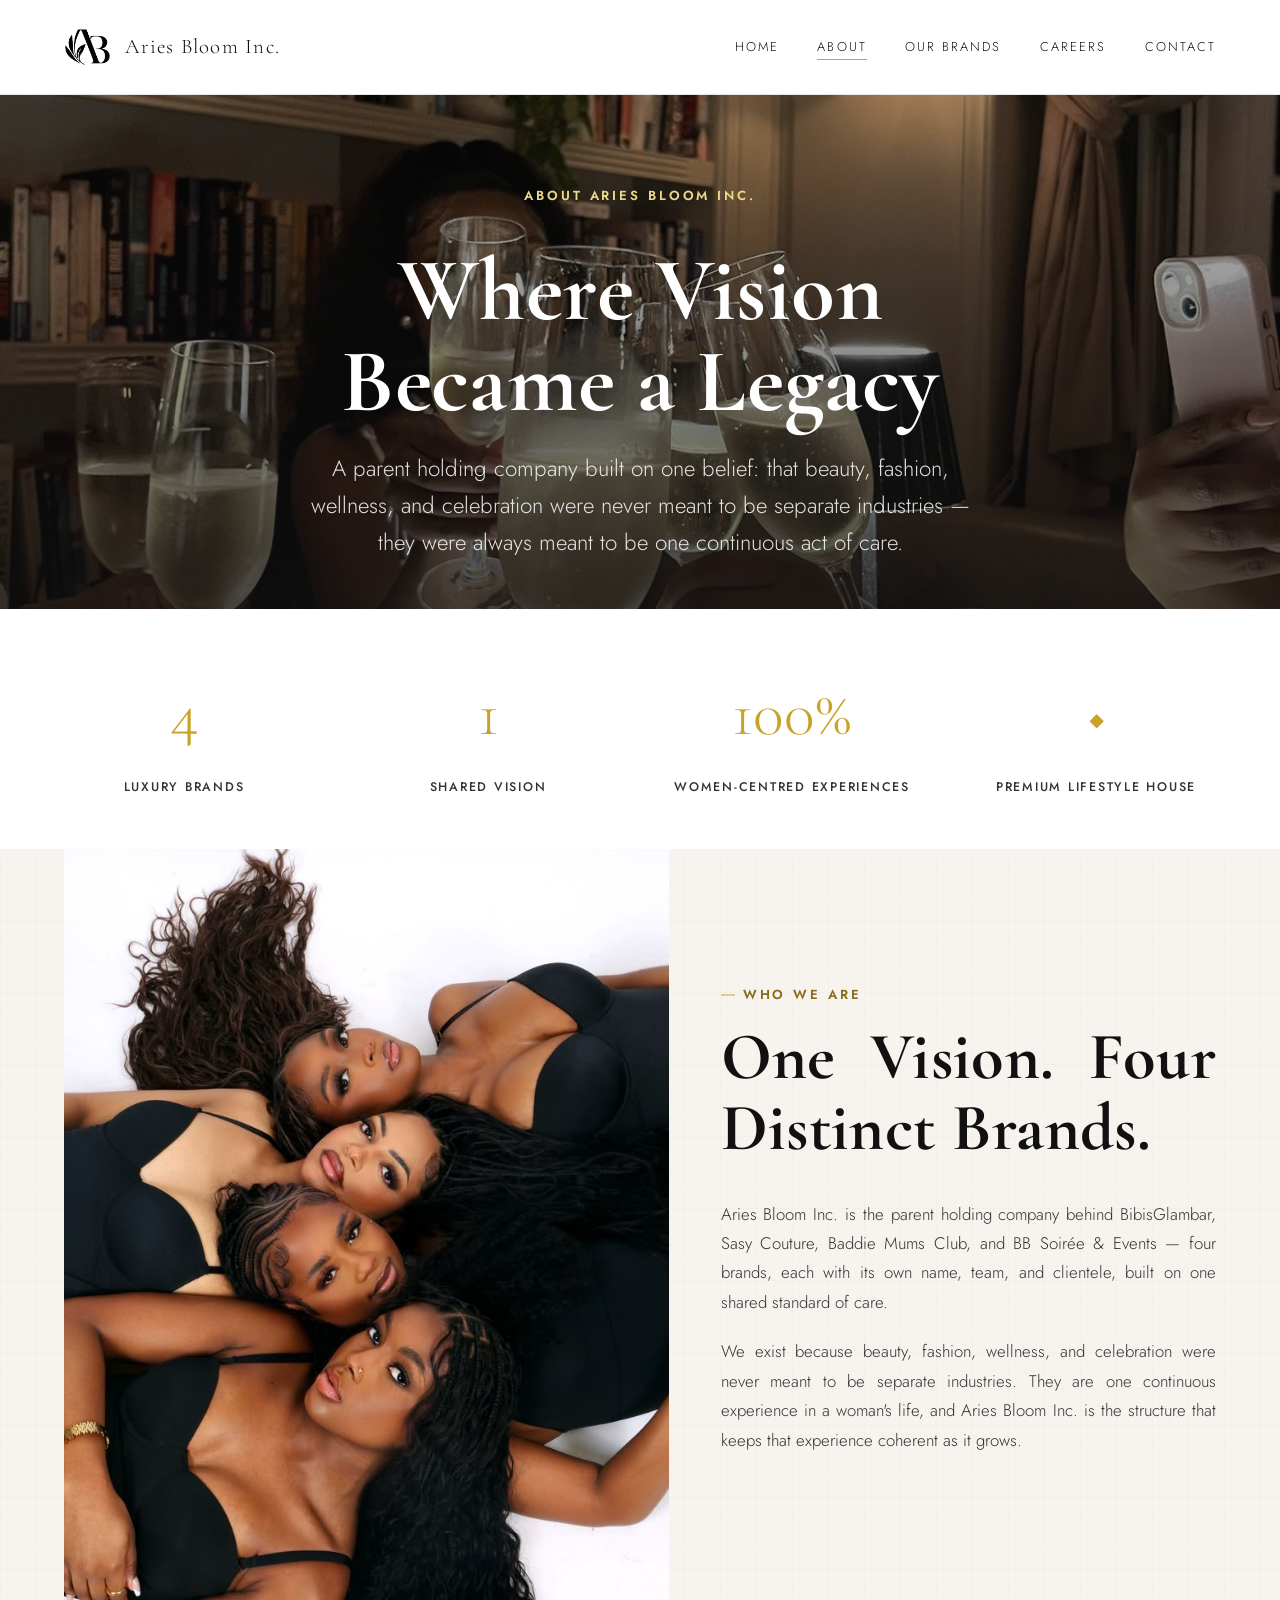
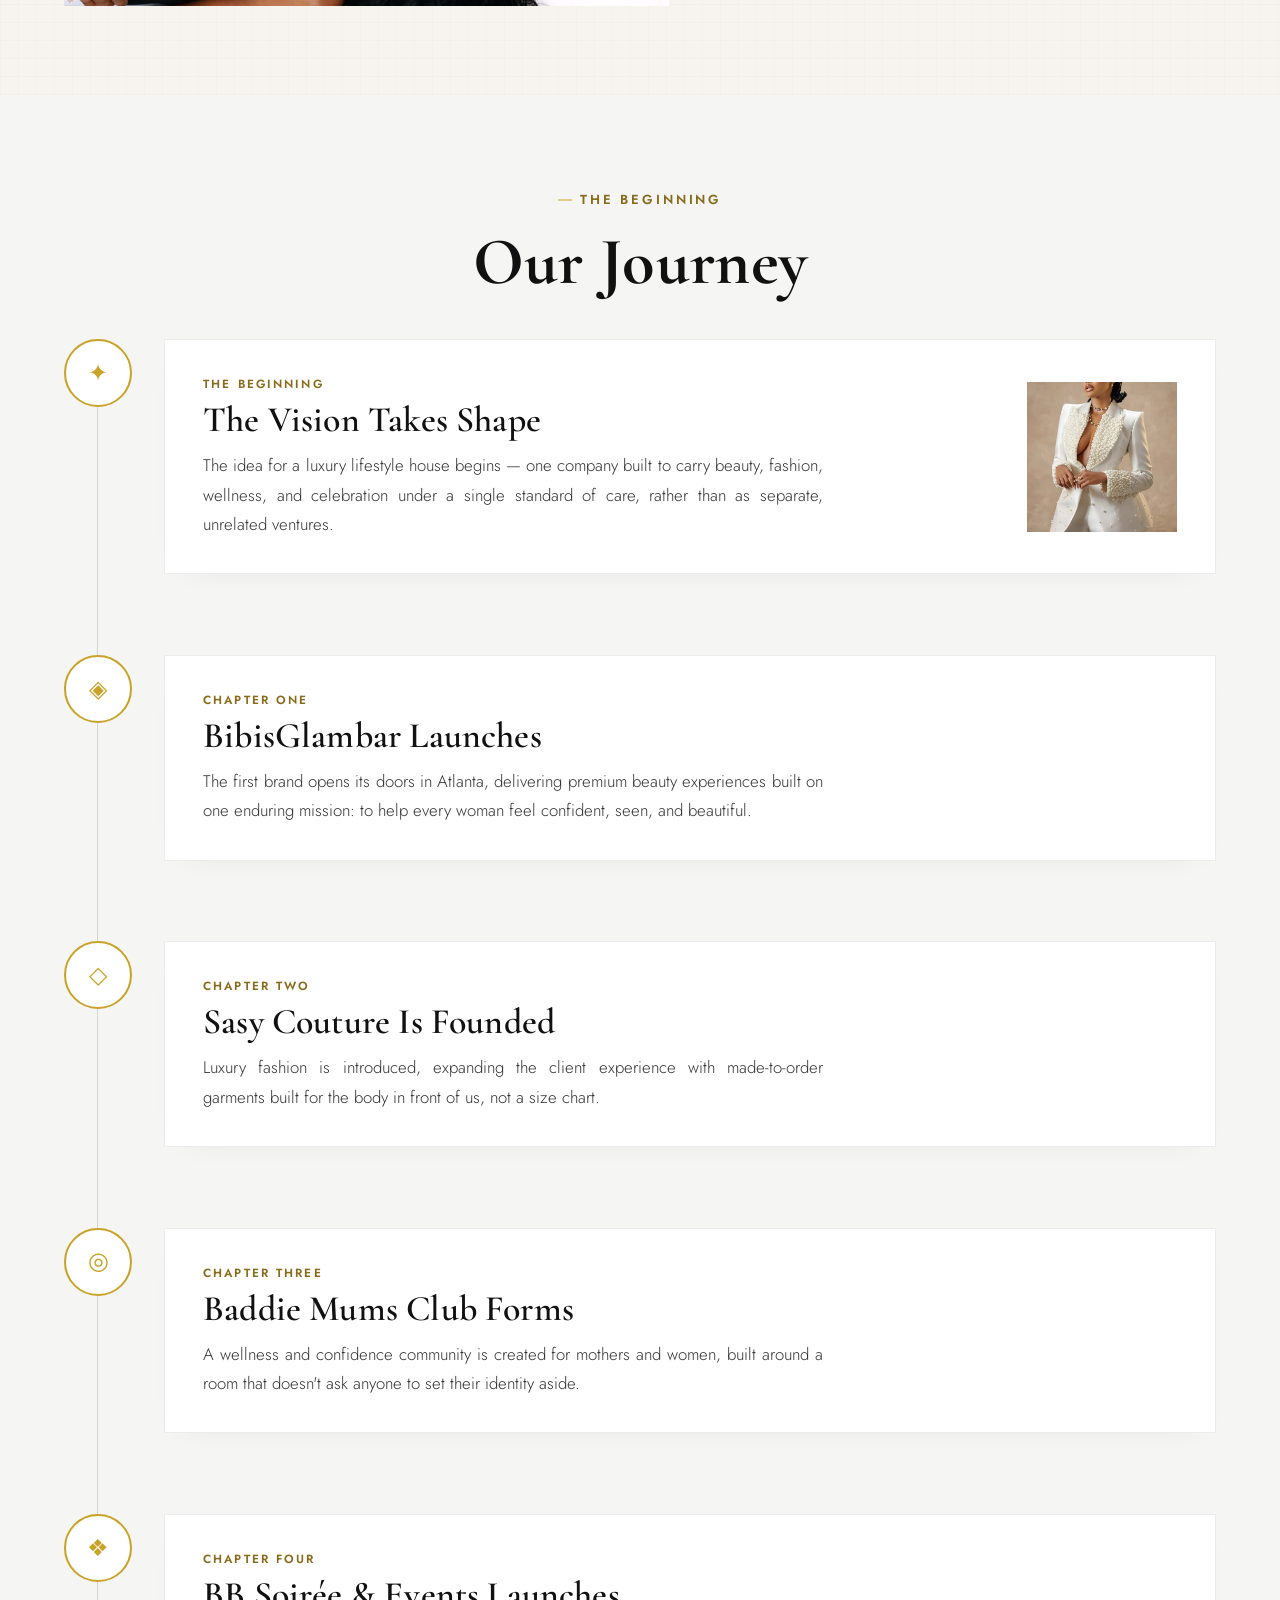
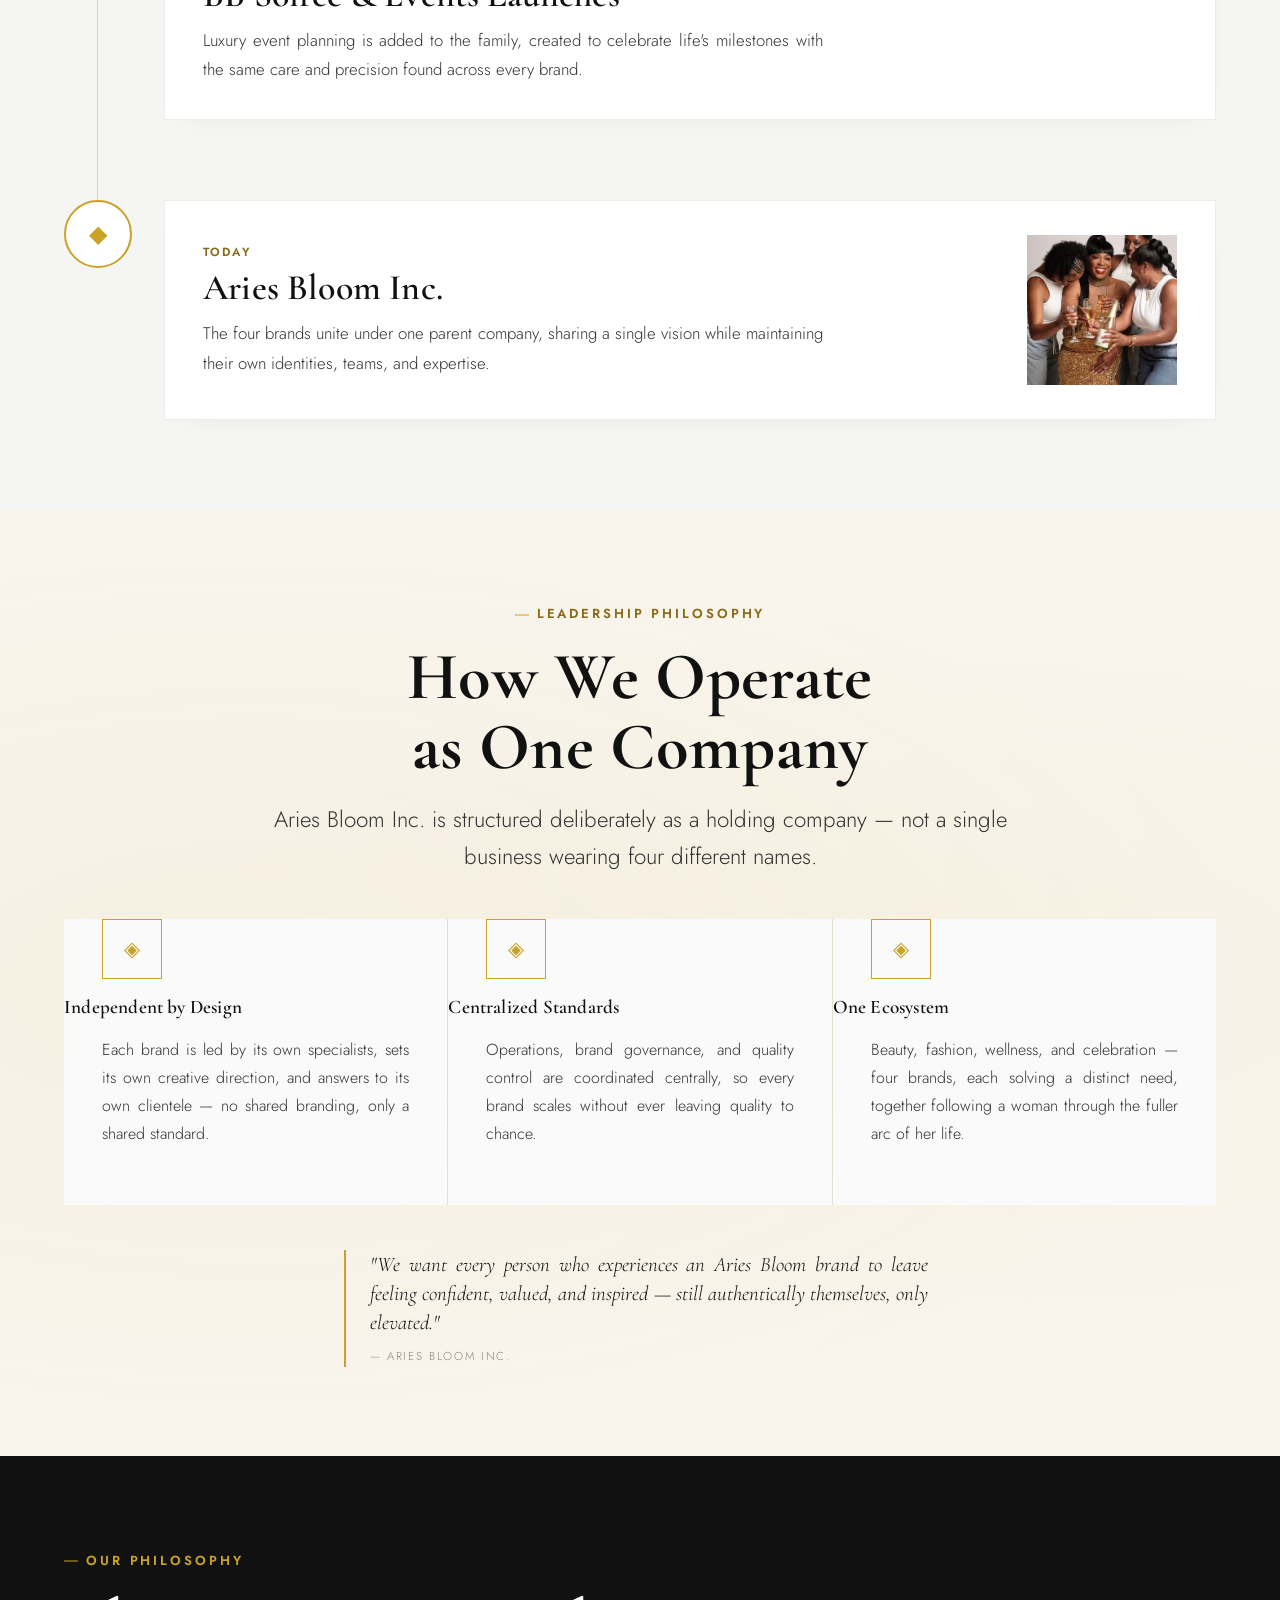
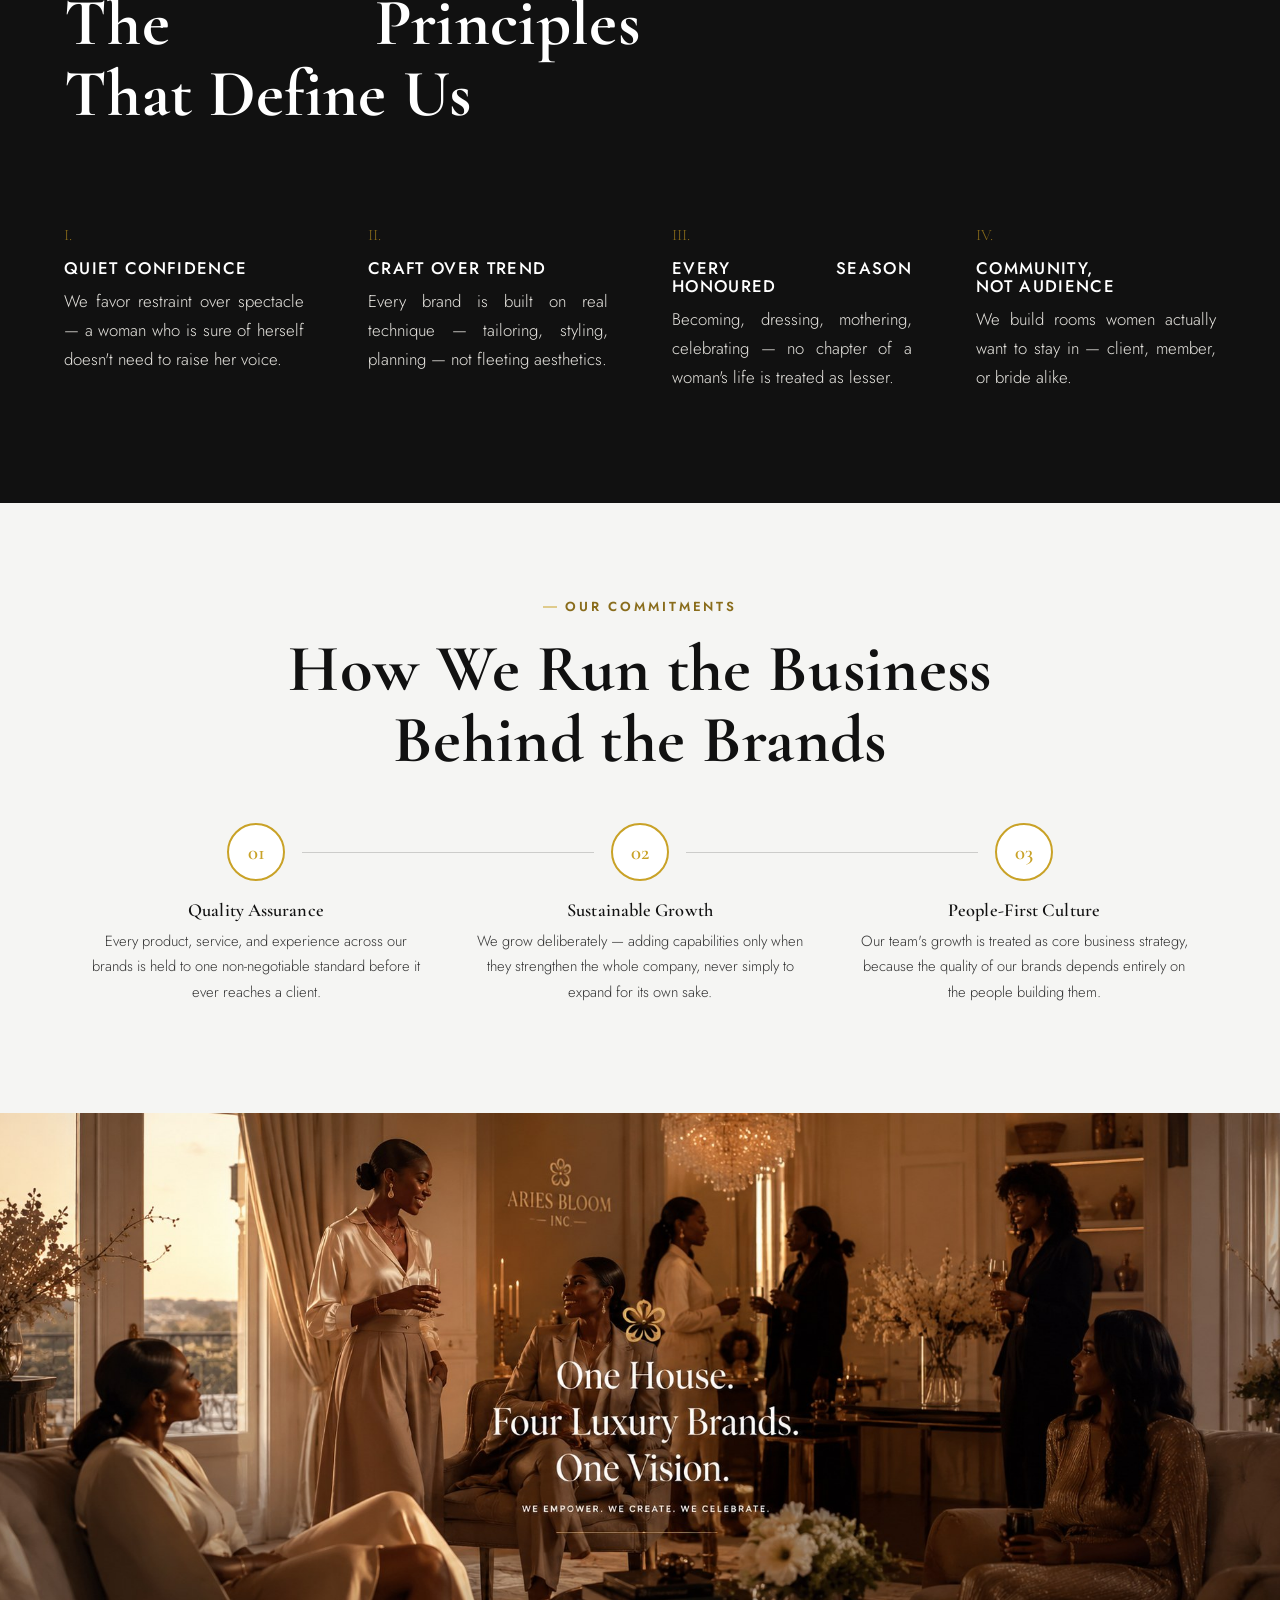
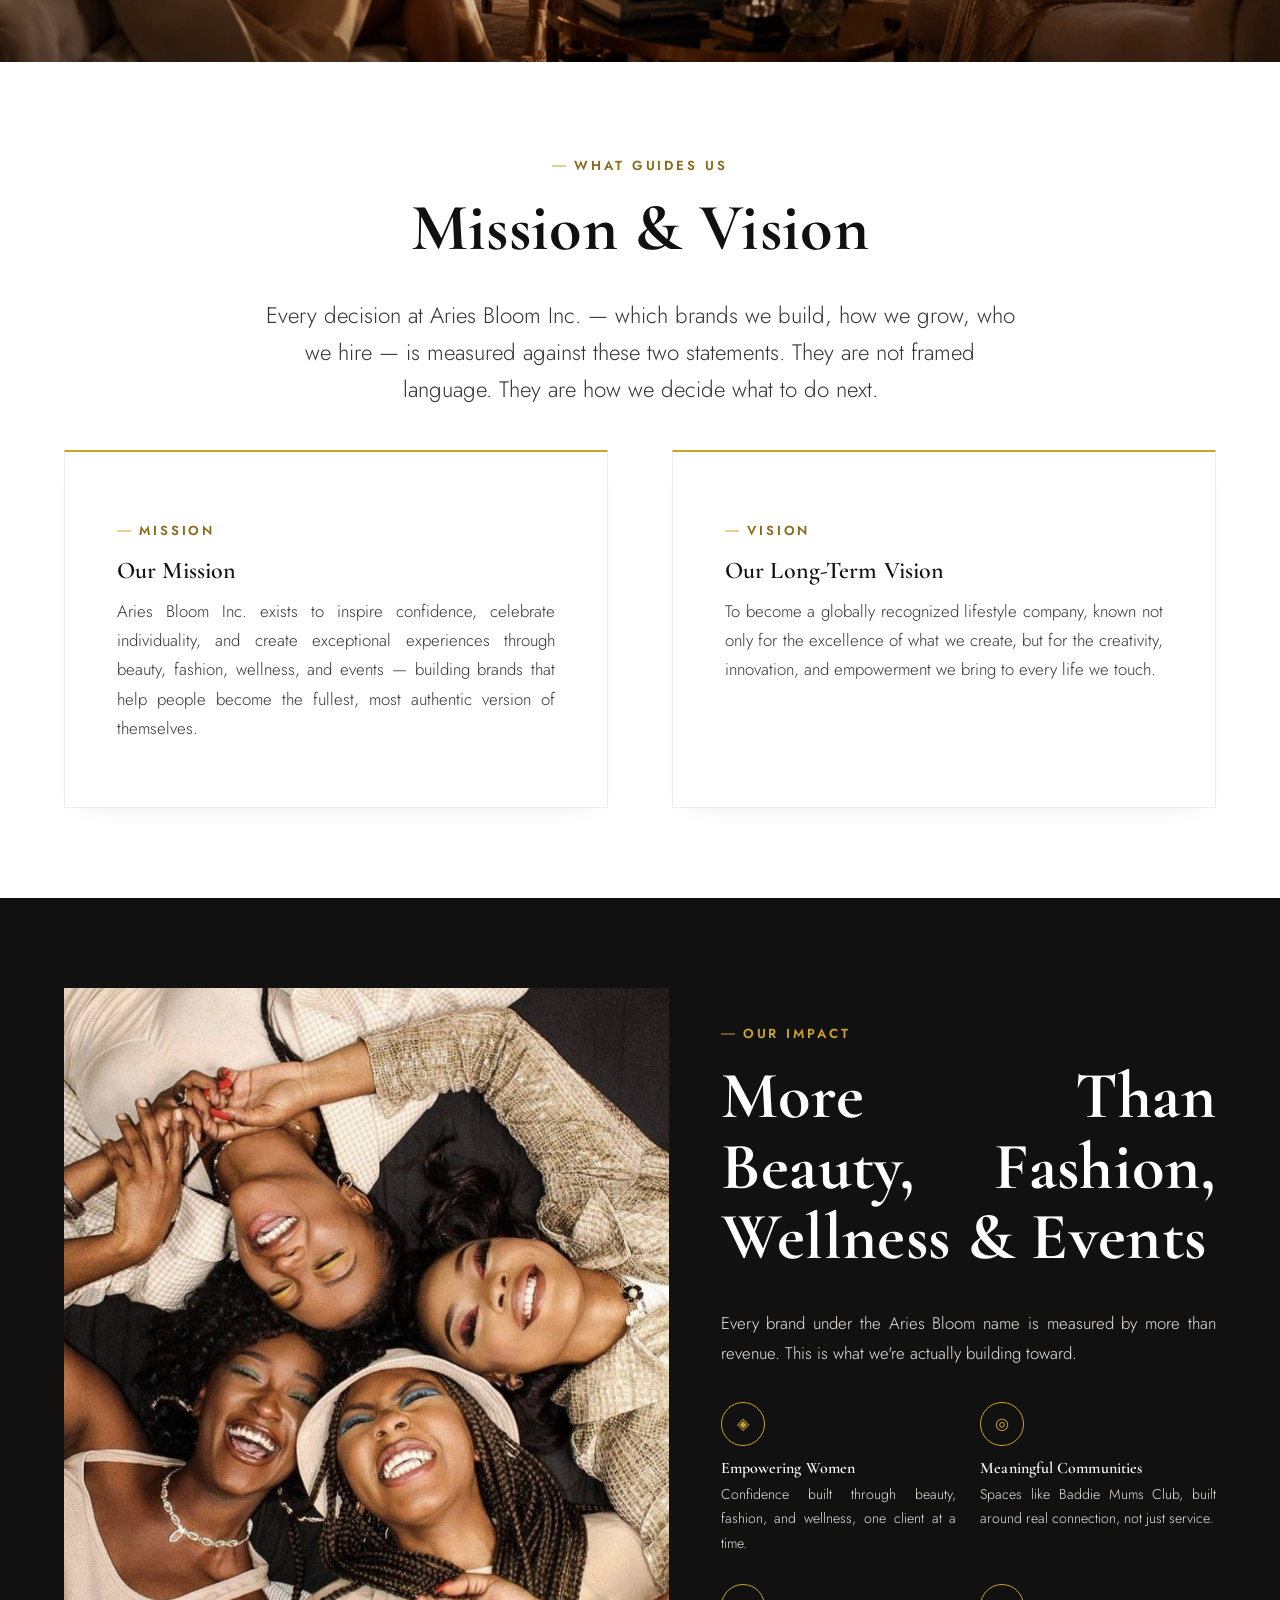
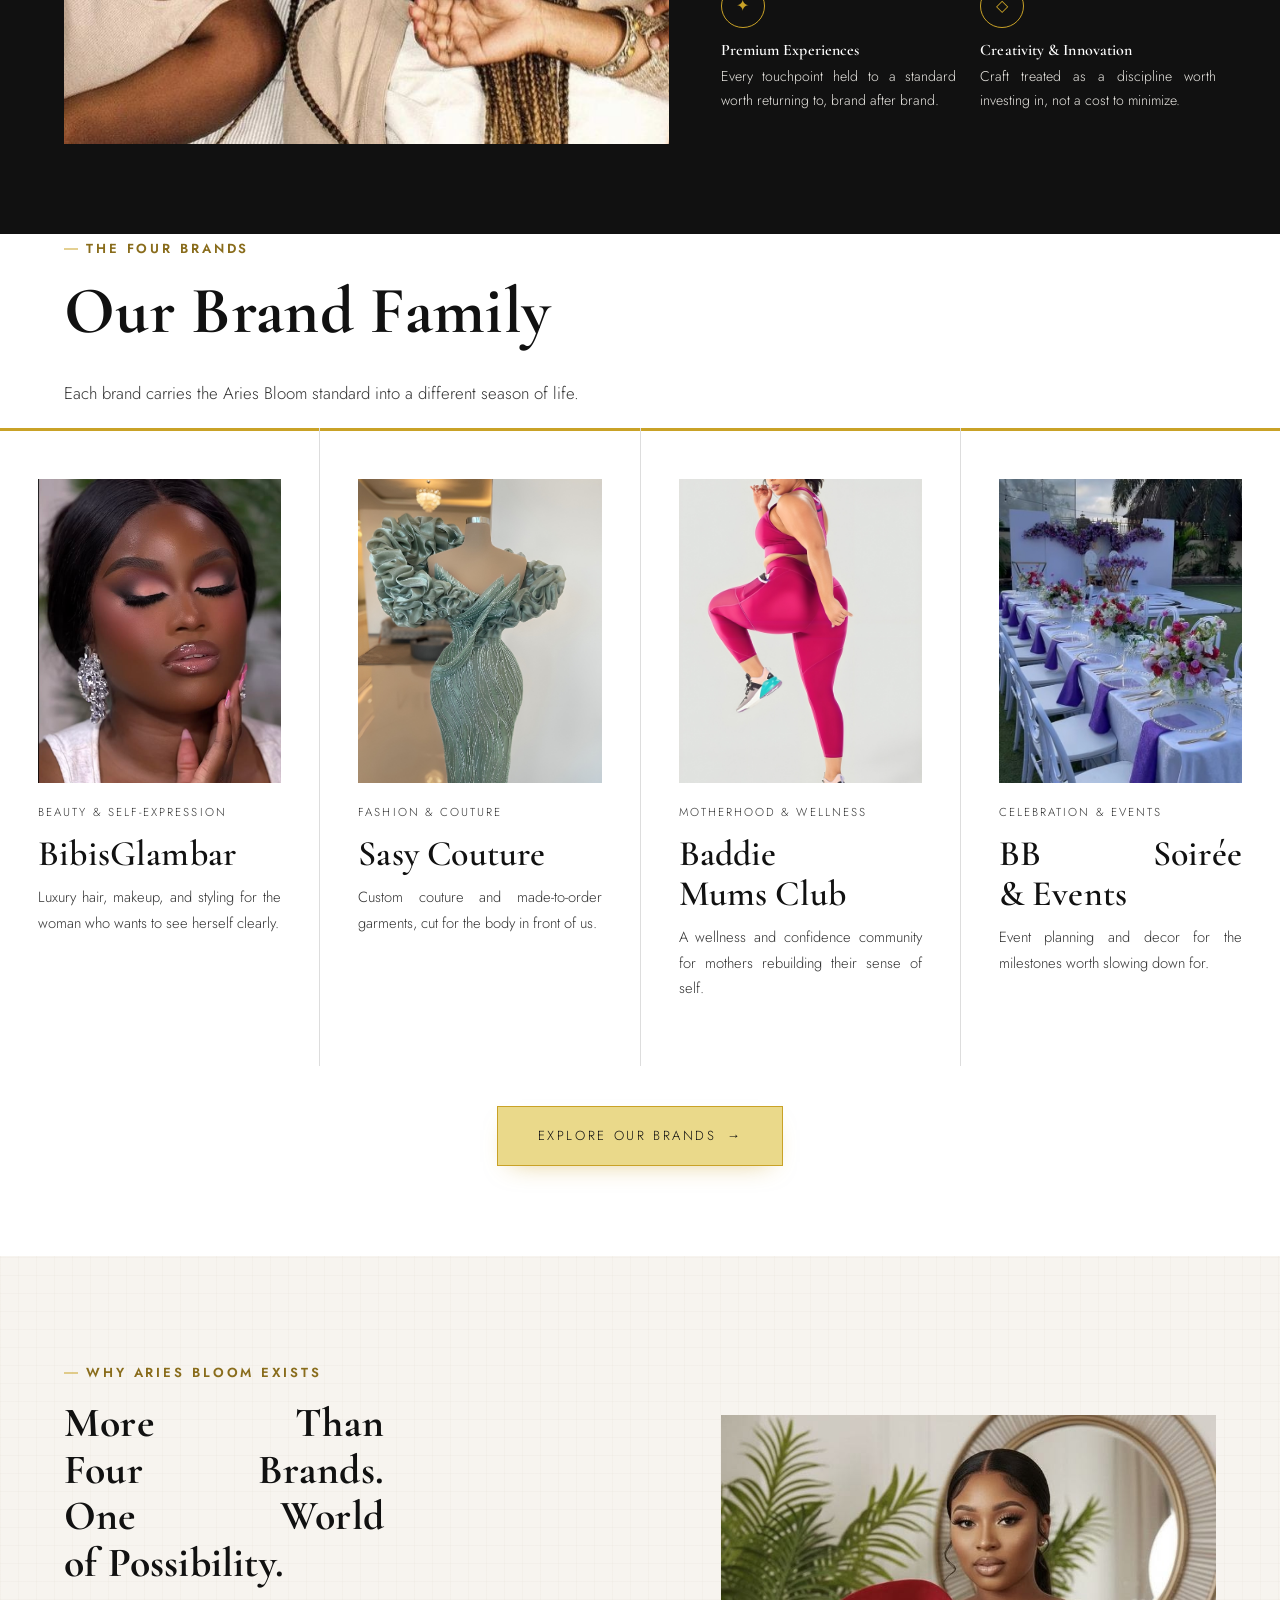
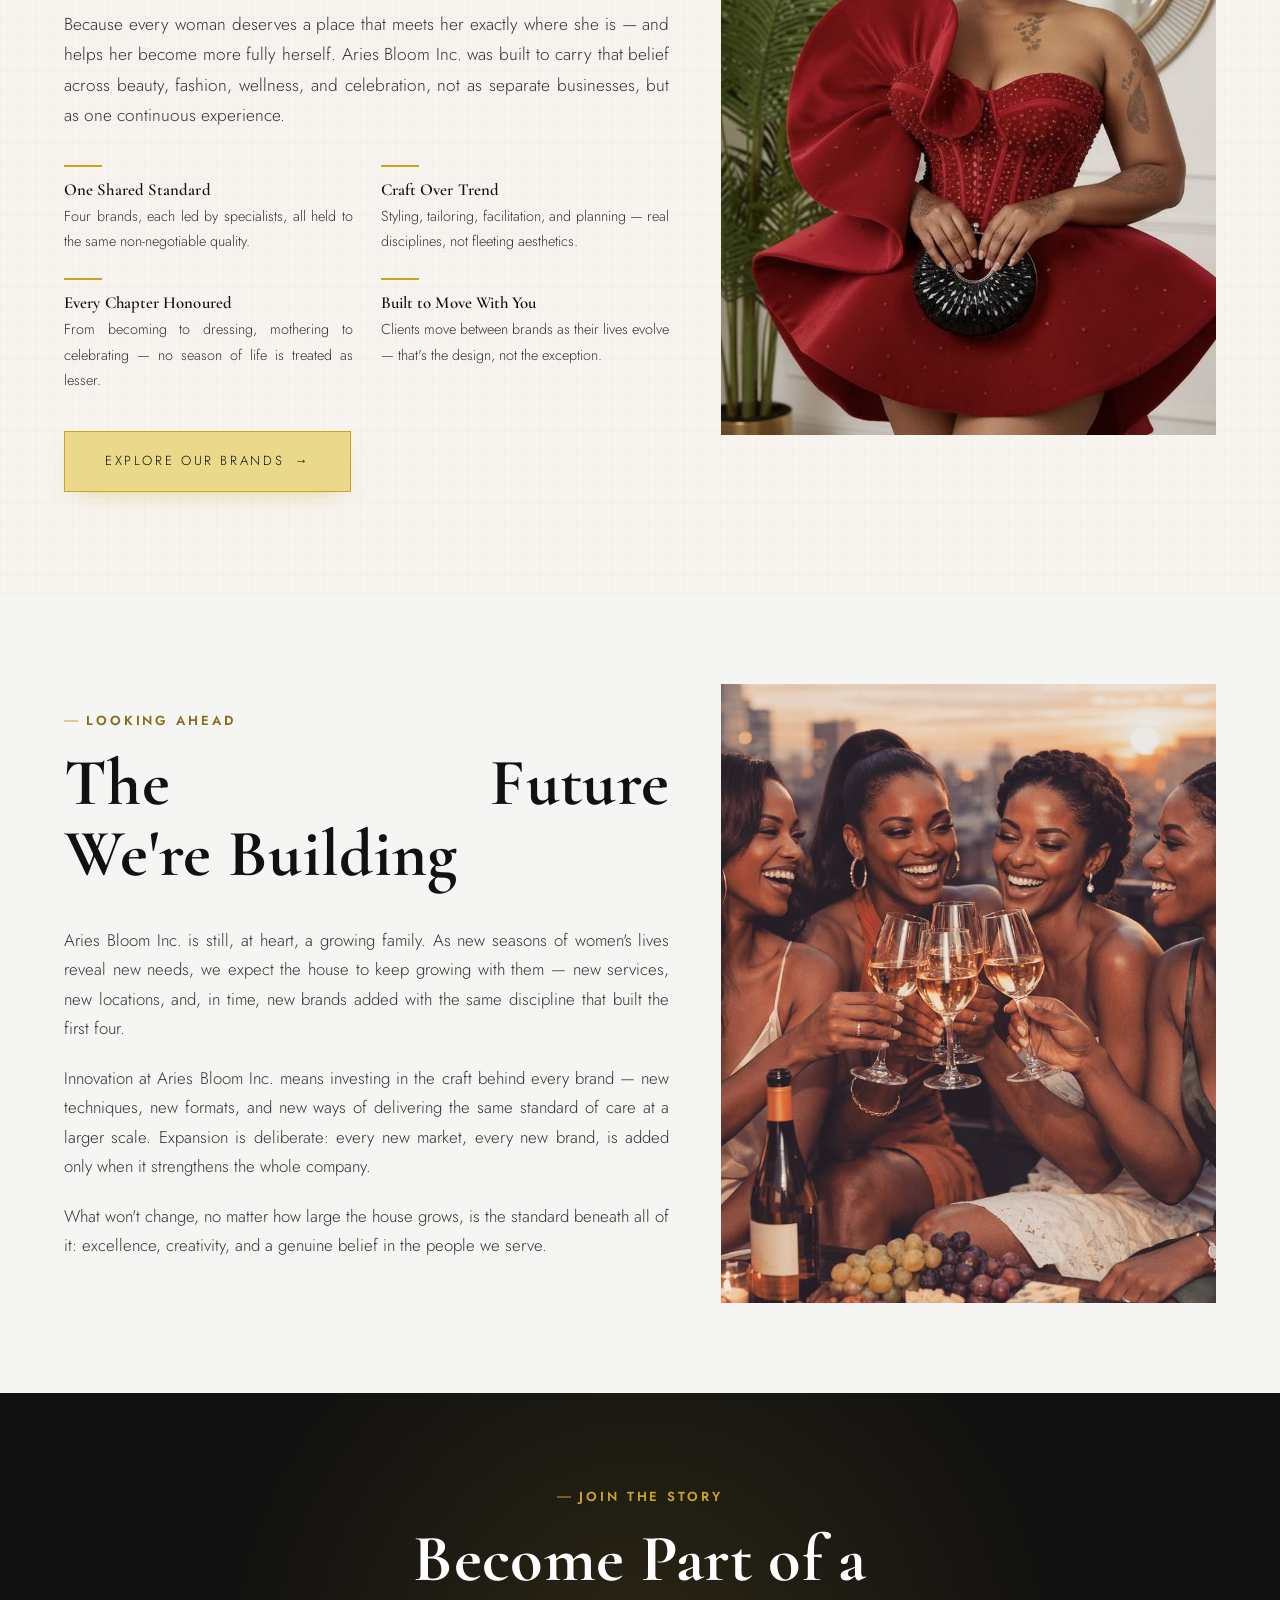
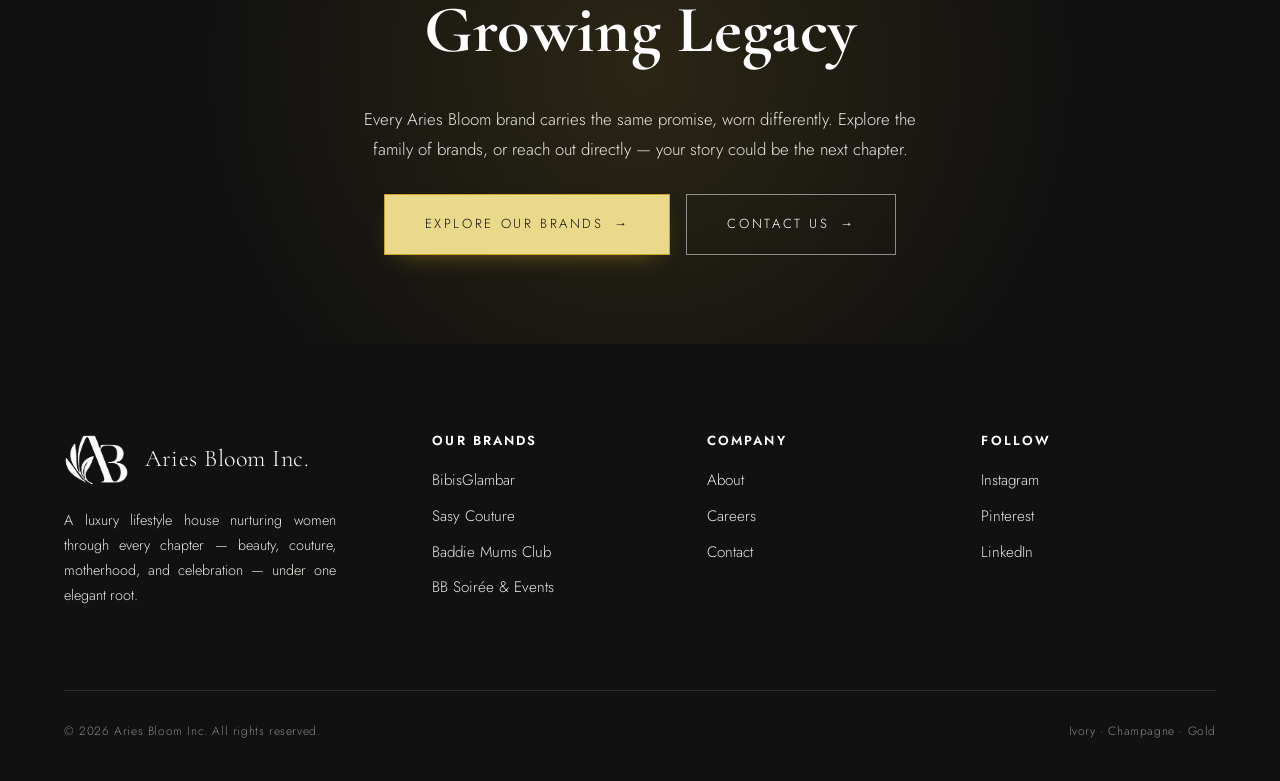
==== commit 7f2d1e41: "Add files via upload" ====
--- a/about.html
+++ b/about.html
@@ -378,10 +378,7 @@
   <section class="section section--linen" style="padding-top:clamp(4rem,8vw,6.5rem); padding-bottom:clamp(4rem,8vw,6.5rem);">
     <div class="wrap split is-reverse reveal">
       <div class="split__image">
-        <div class="img-placeholder img-placeholder--split" style="min-height:520px;">
-          <span class="img-placeholder__icon">◱</span>
-          <span class="img-placeholder__label">Luxury Lifestyle Editorial Image</span>
-        </div>
+        <img src="images/about-why-aries-bloom.jpg" alt="A woman in a stunning red beaded corset dress, representing the confidence and artistry at the heart of Aries Bloom Inc." style="width:100%; height:100%; object-fit:cover; aspect-ratio:4/5;">
       </div>
       <div>
         <span class="eyebrow">Why Aries Bloom Exists</span>
--- a/css/style.css
+++ b/css/style.css
@@ -77,6 +77,7 @@
   line-height: 1.7;
   -webkit-font-smoothing: antialiased;
   text-rendering: optimizeLegibility;
+  text-align: justify;
 }
 
 h1, h2, h3, h4 {
@@ -776,6 +777,17 @@
   padding: 30px 0;
   border-bottom: 1px solid rgba(17,17,17,0.14);
   cursor: pointer;
+  text-decoration: none;
+  color: inherit;
+  transition: background 0.3s ease;
+}
+a.role:hover {
+  background: rgba(201,162,39,0.06);
+  padding-left: 16px;
+  padding-right: 16px;
+  margin-left: -16px;
+  margin-right: -16px;
+  border-radius: 4px;
 }
 .role__brand { font-size: 0.7rem; letter-spacing: 0.16em; text-transform: uppercase; color: var(--gold); margin-bottom: 6px; }
 .role__title { font-family: var(--font-display); font-size: 1.5rem; }
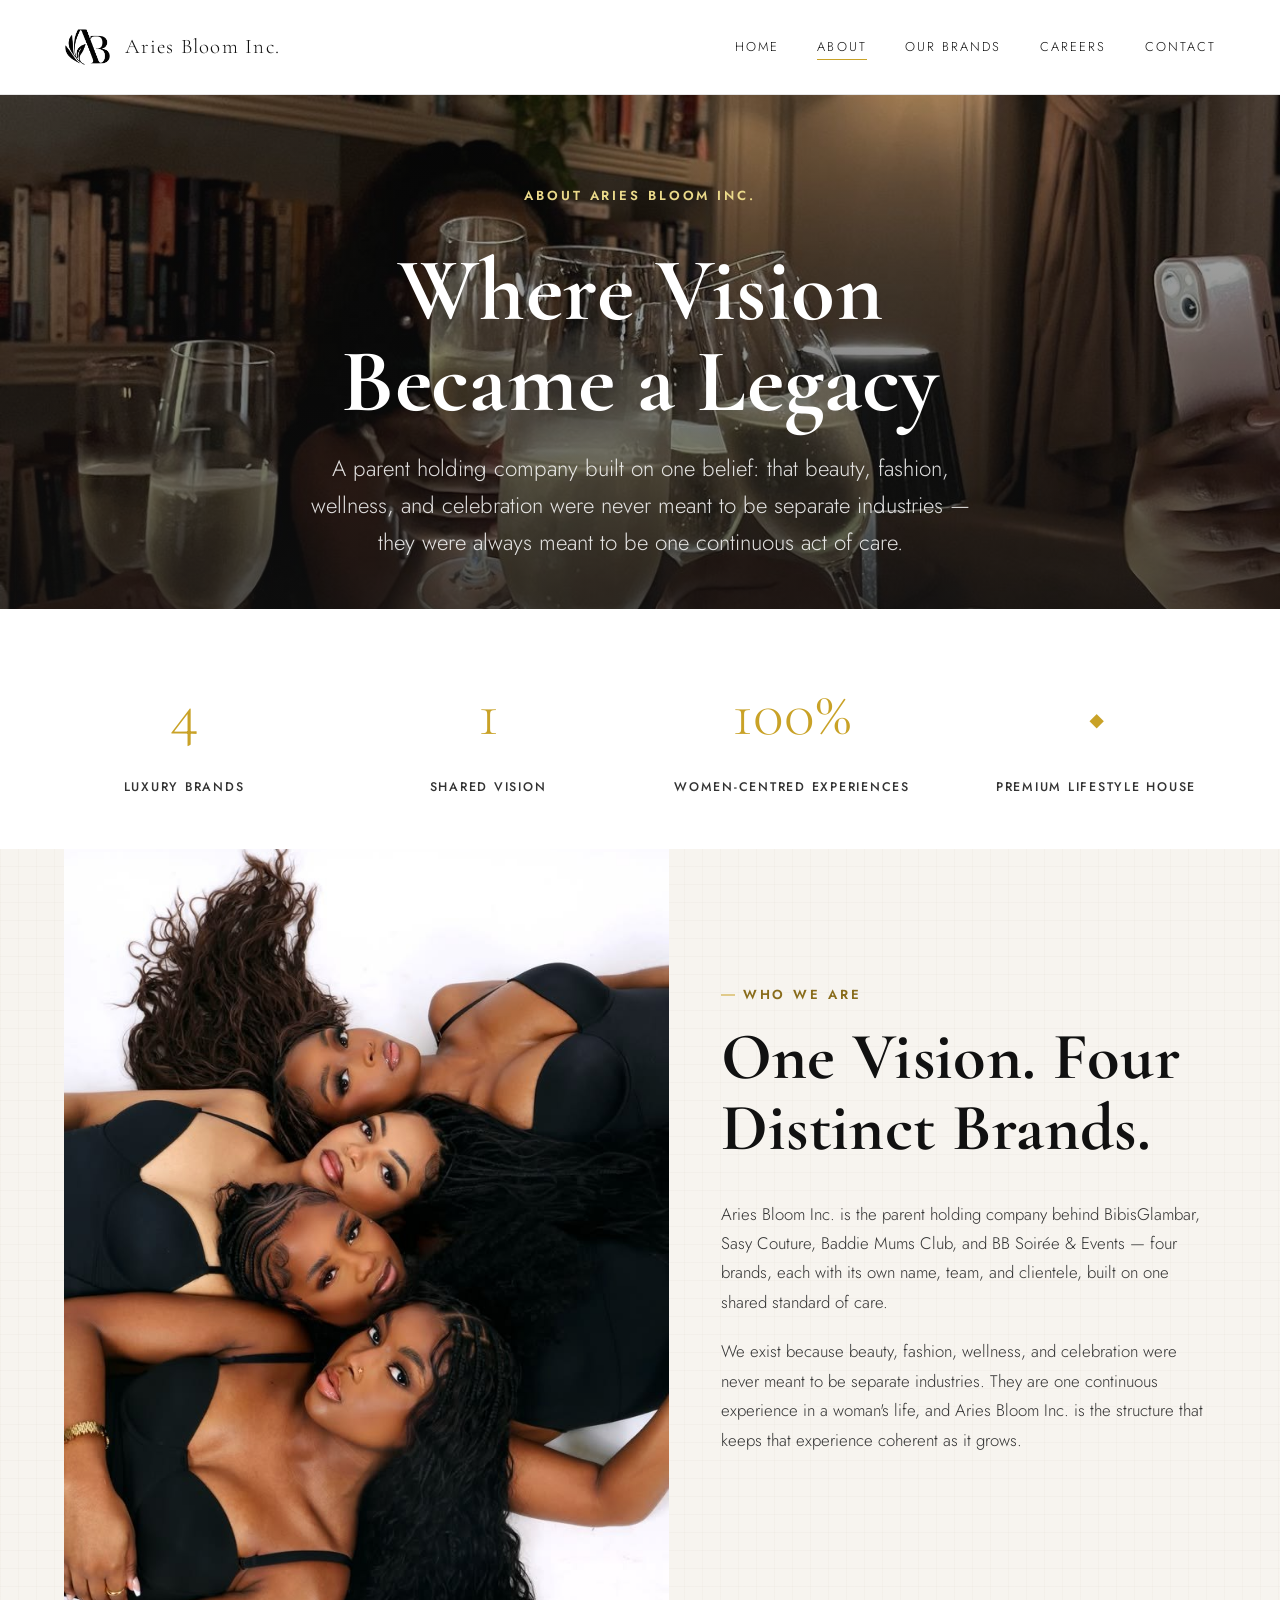
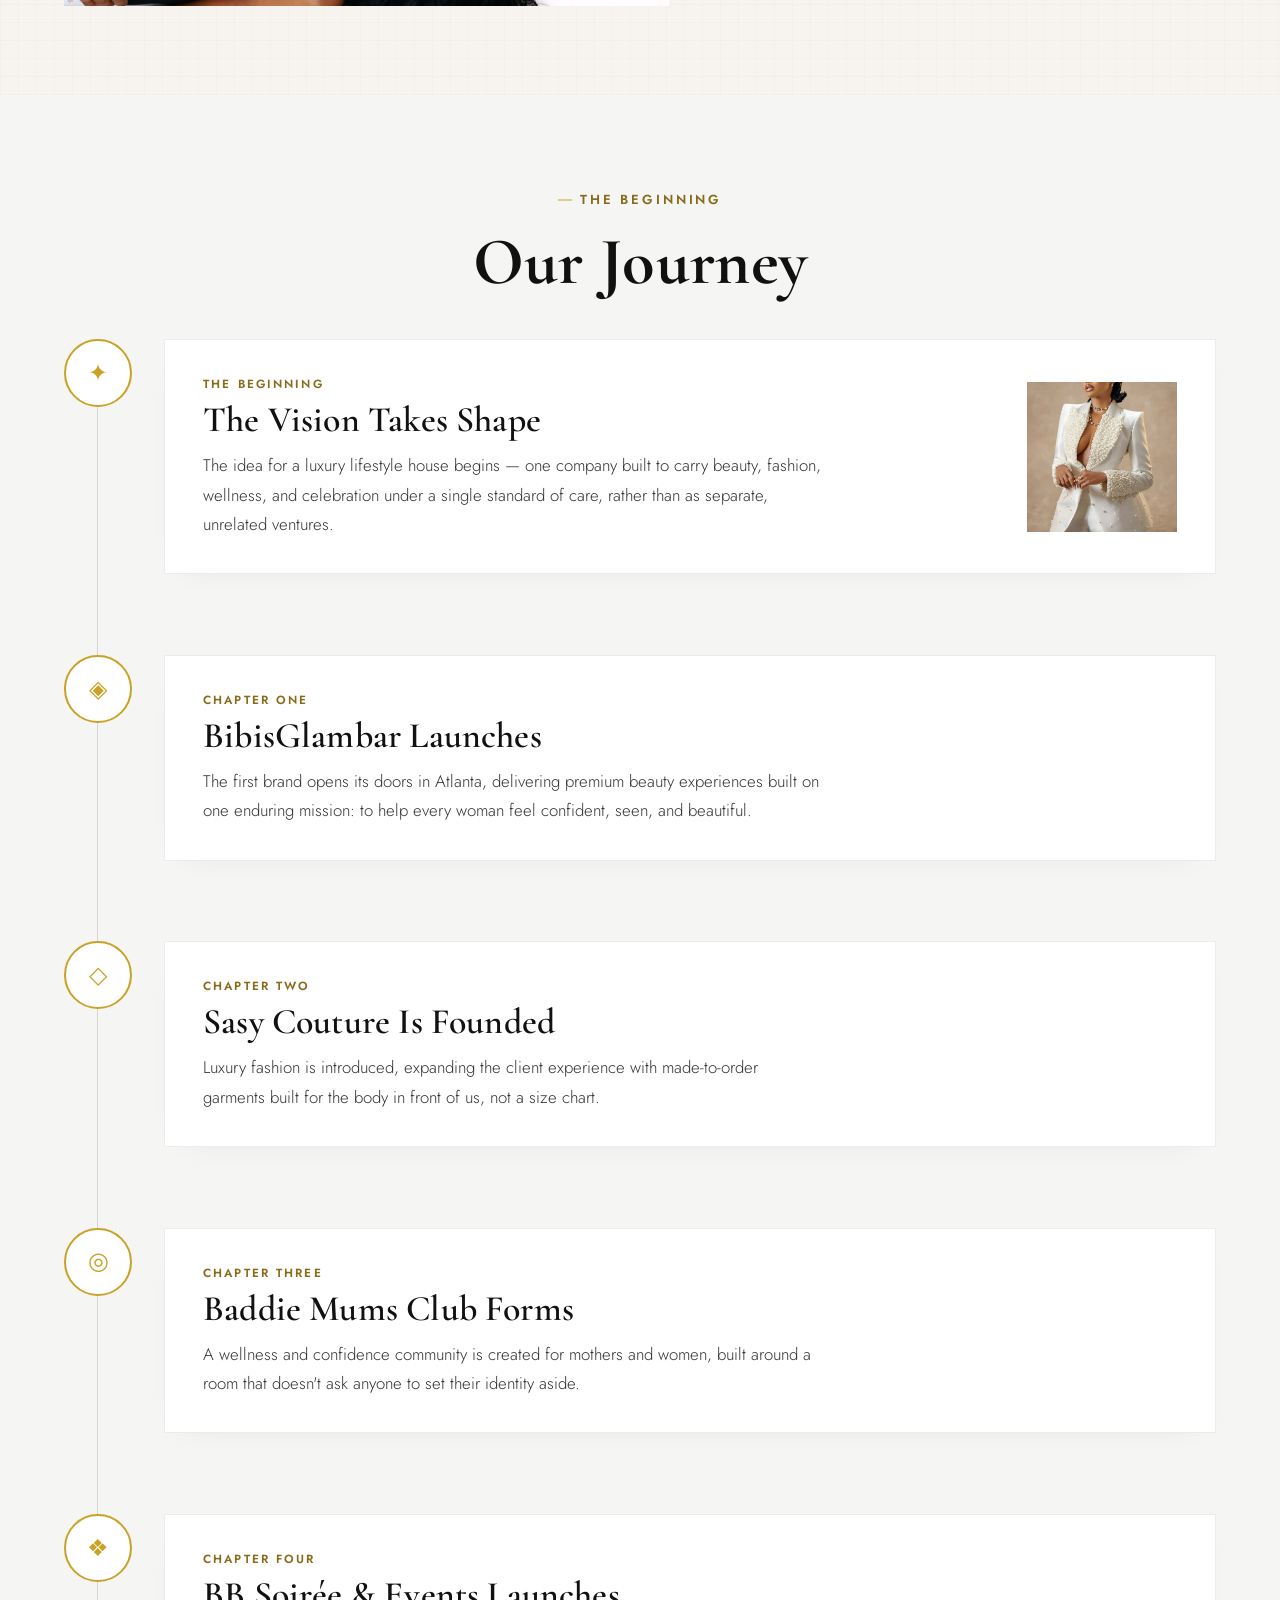
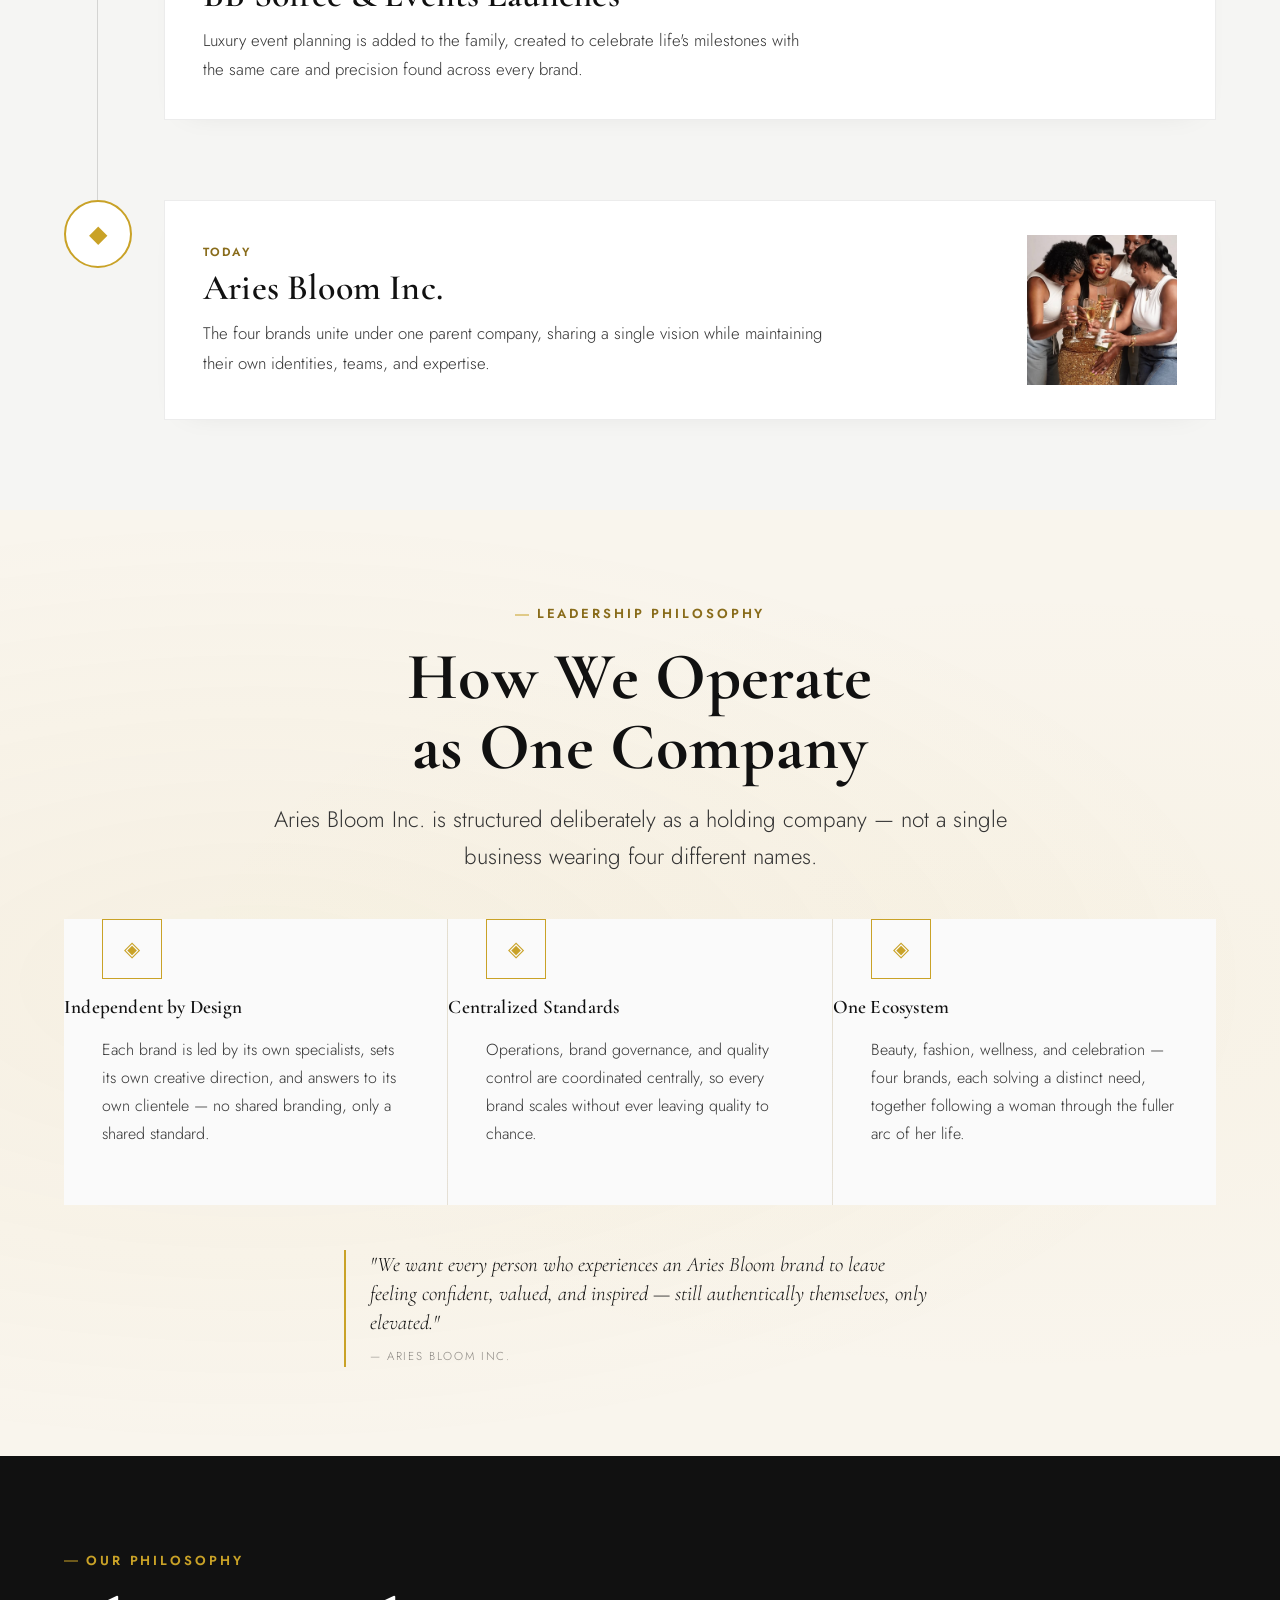
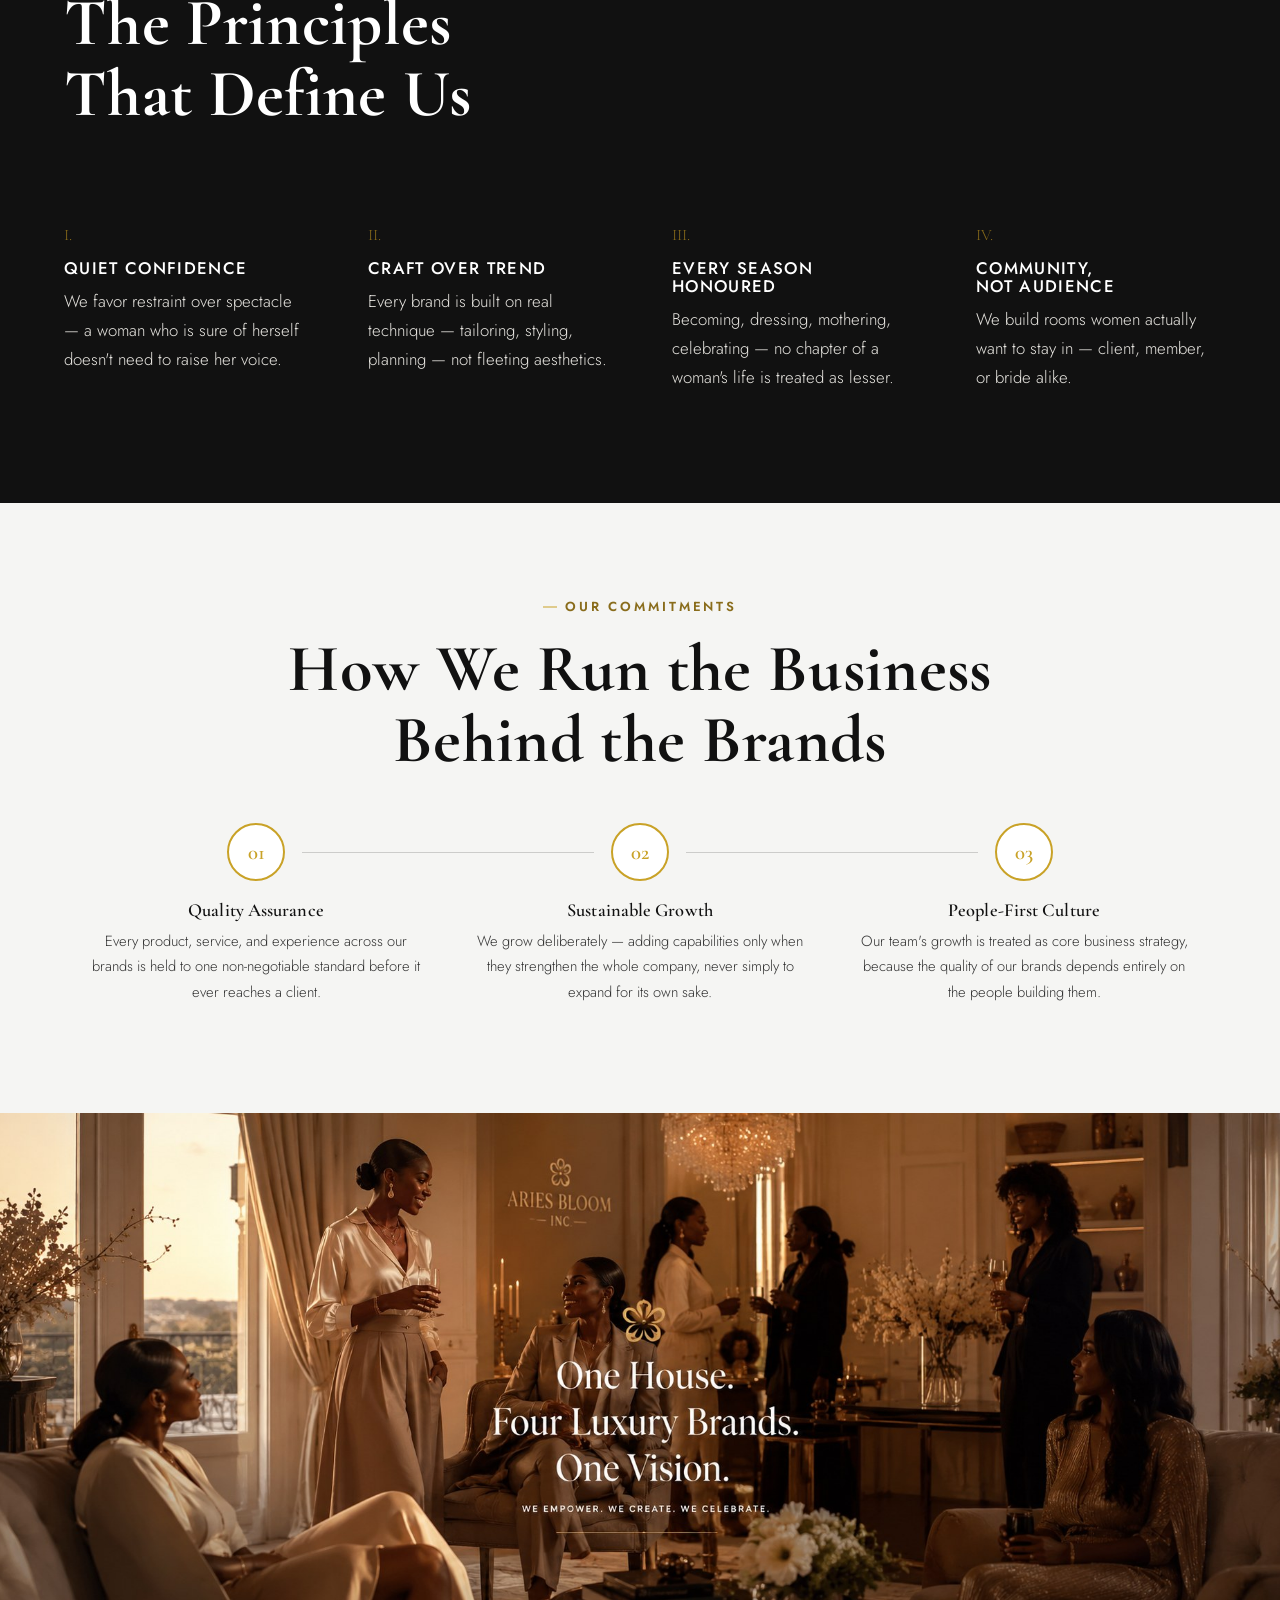
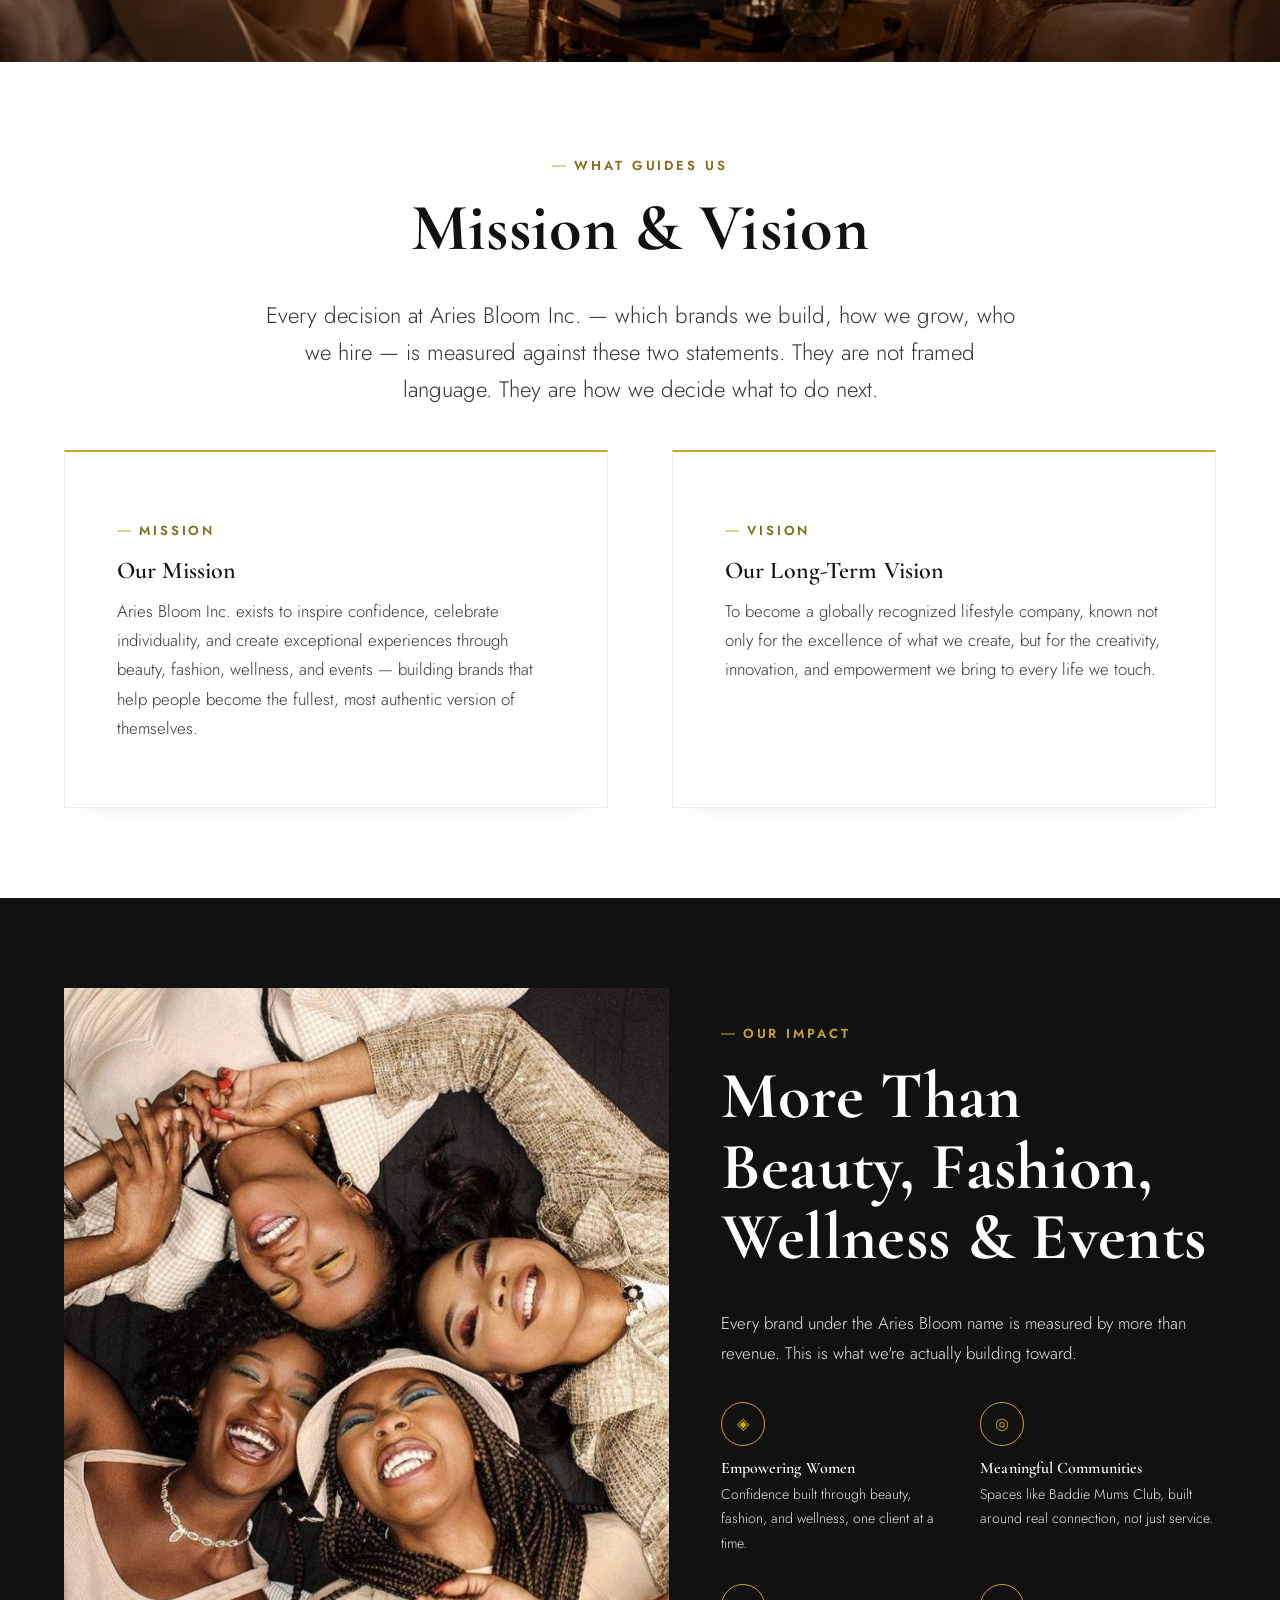
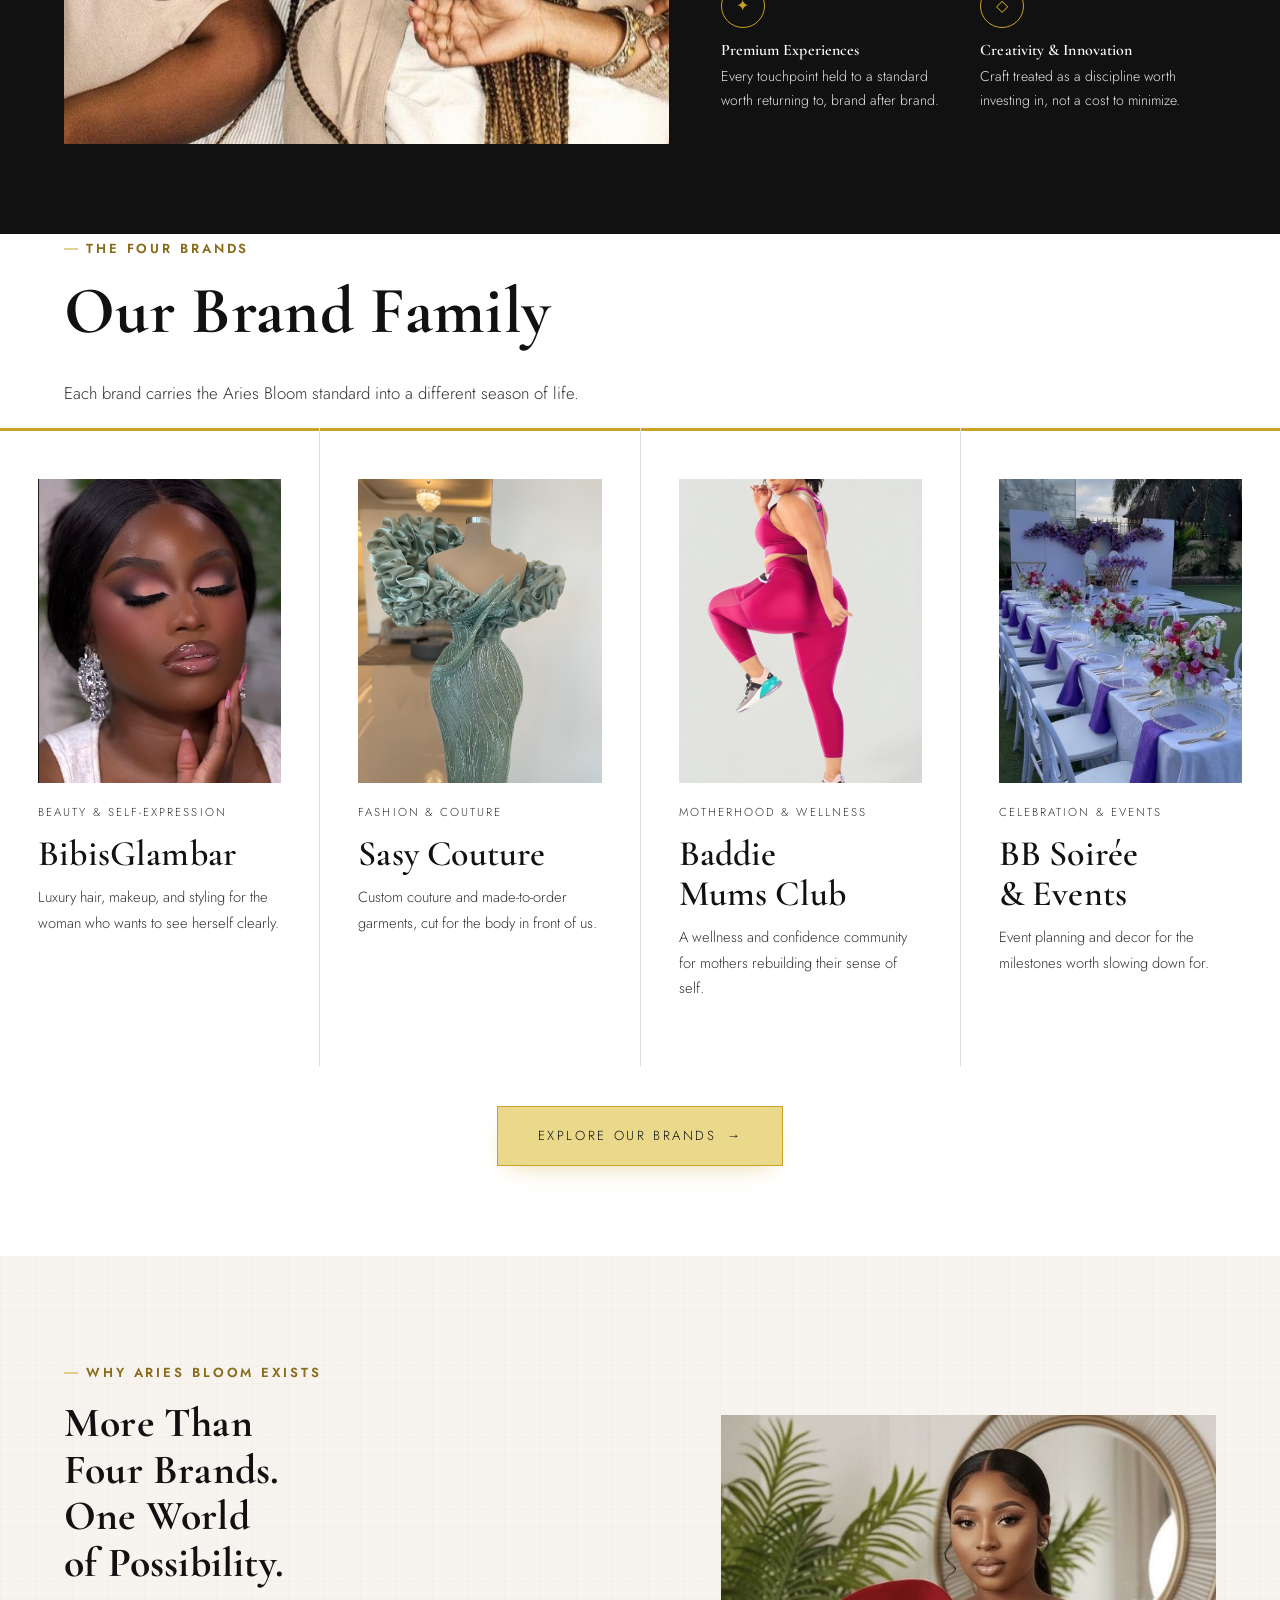
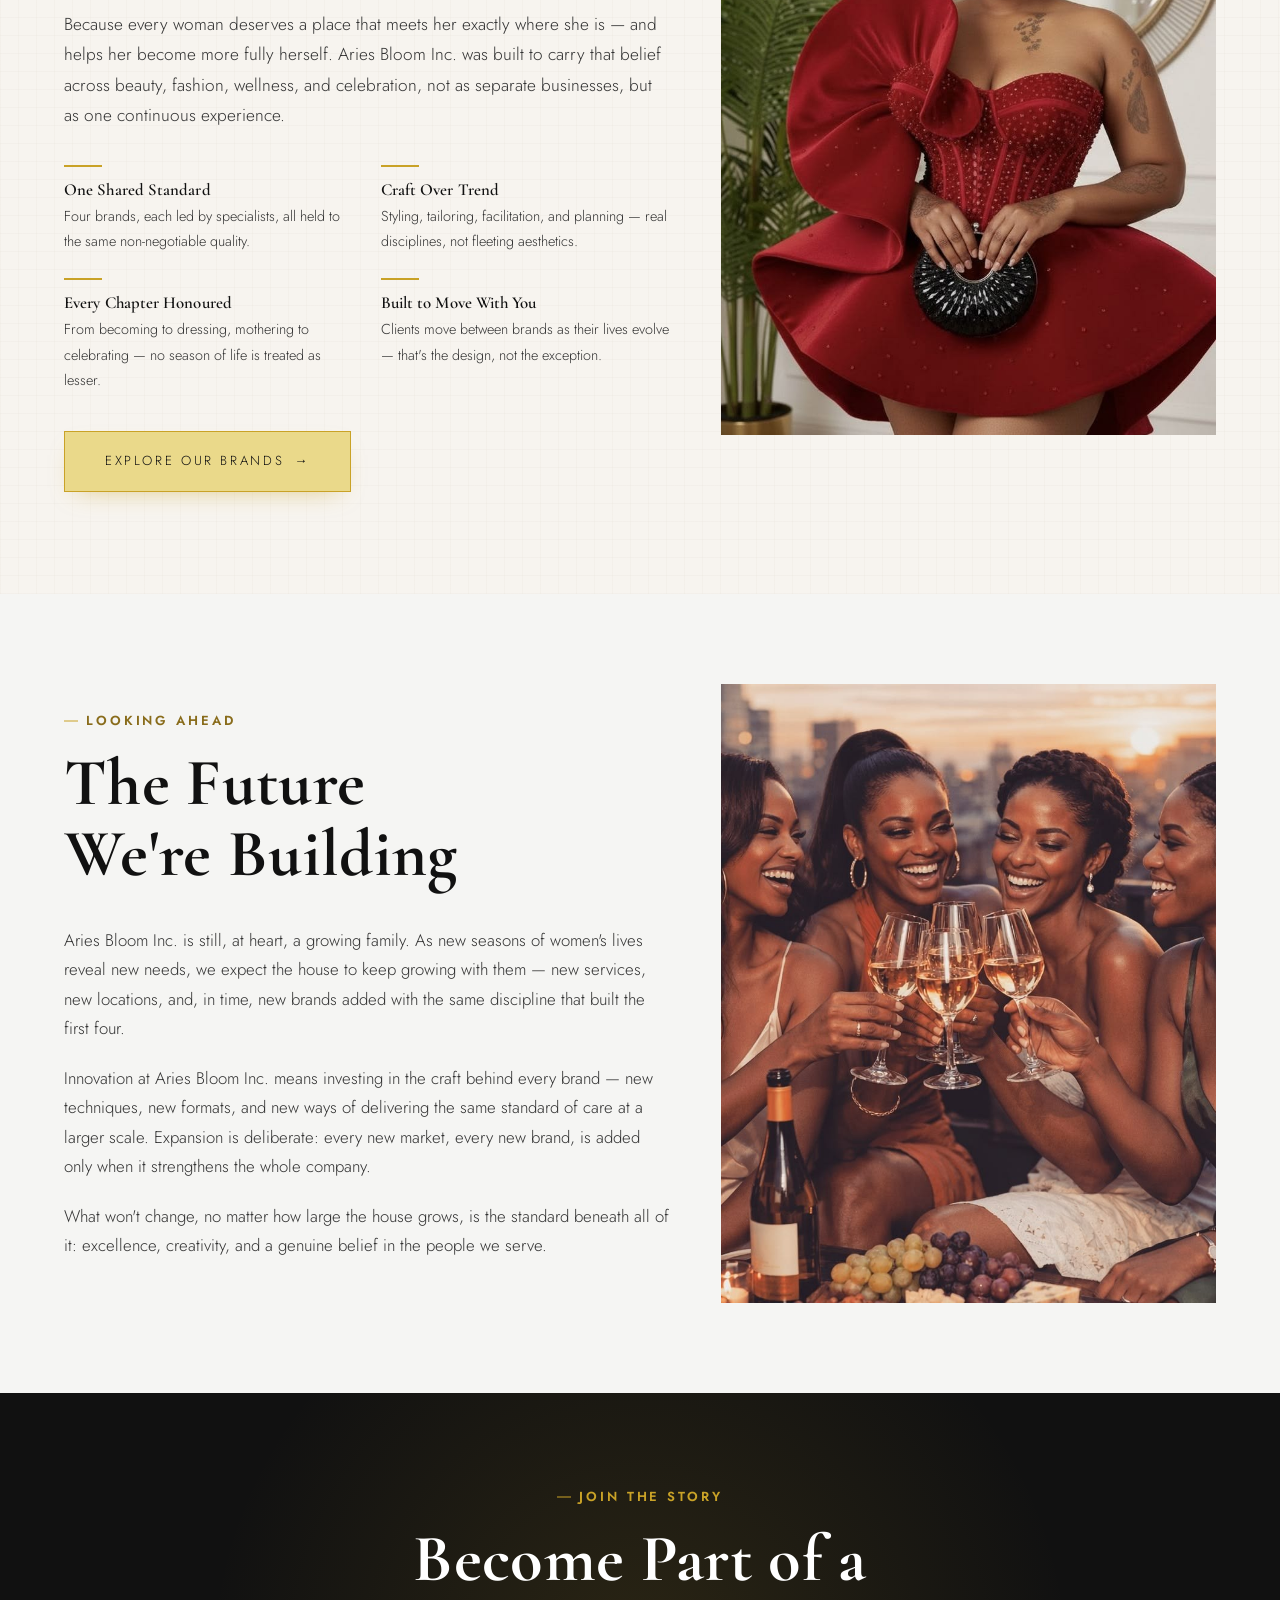
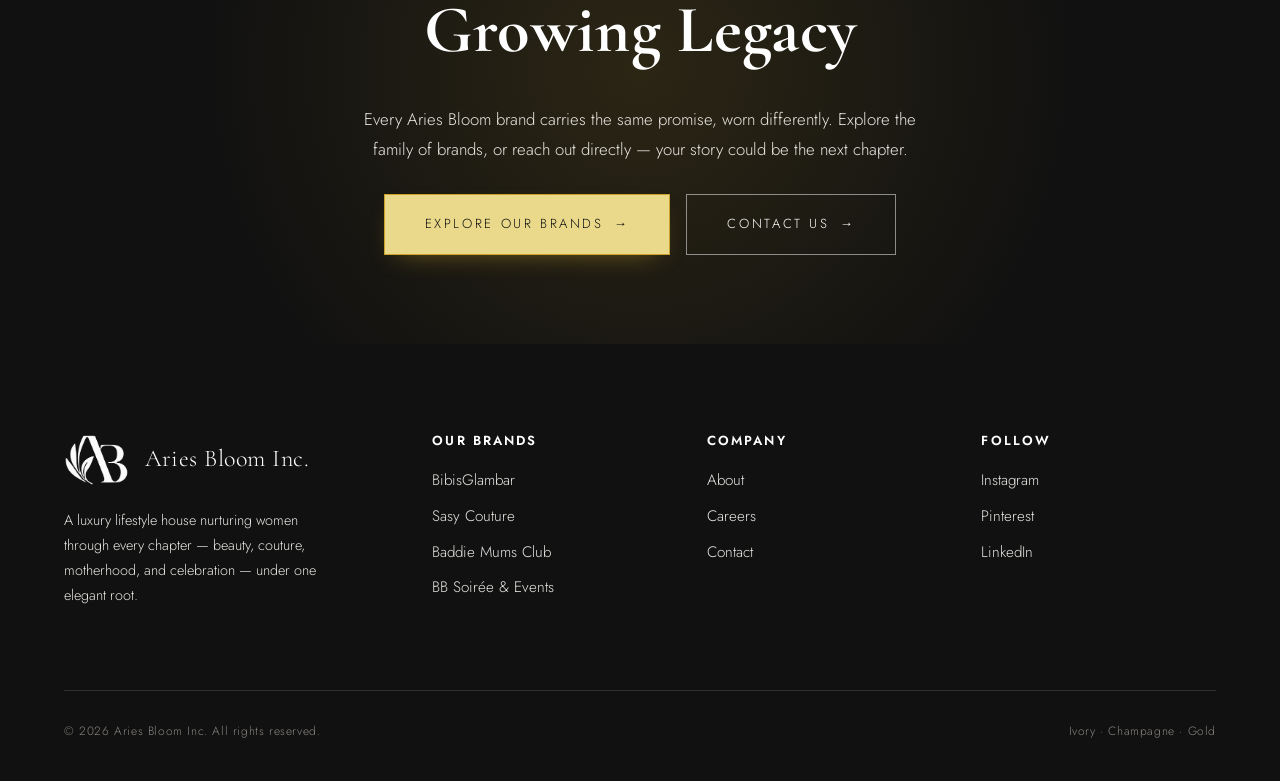
==== commit 2d09d860: "Add files via upload" ====
--- a/about.html
+++ b/about.html
@@ -17,7 +17,7 @@
       <img src="images/logo-mark-black.png" alt="" aria-hidden="true" class="nav__logo">
       Aries Bloom Inc.
     </a>
-    <button class="nav__toggle" aria-expanded="false" aria-controls="primary-nav">Menu</button>
+    <button class="nav__toggle" aria-expanded="false" aria-controls="primary-nav" aria-label="Menu"><span class="hamburger"></span></button>
     <ul class="nav__links" id="primary-nav">
       <li><a href="index.html">Home</a></li>
       <li><a href="about.html" aria-current="page">About</a></li>
--- a/css/style.css
+++ b/css/style.css
@@ -77,7 +77,7 @@
   line-height: 1.7;
   -webkit-font-smoothing: antialiased;
   text-rendering: optimizeLegibility;
-  text-align: justify;
+  text-align: left;
 }
 
 h1, h2, h3, h4 {
@@ -293,30 +293,118 @@
 @media (max-width: 860px) {
   .nav__links {
     position: fixed;
-    inset: 72px 0 0 0;
-    background: var(--ivory);
+    inset: 0;
+    z-index: 200;
+    background: rgba(17,17,17,0.97);
+    backdrop-filter: blur(16px);
+    -webkit-backdrop-filter: blur(16px);
     flex-direction: column;
-    padding: 40px var(--gutter);
-    gap: 26px;
+    align-items: center;
+    justify-content: center;
+    gap: 0;
+    padding: 0;
     font-size: 1rem;
-    transform: translateY(-8px);
     opacity: 0;
     pointer-events: none;
-    transition: opacity 0.3s ease, transform 0.3s ease;
+    transition: opacity 0.4s cubic-bezier(.22,1,.36,1);
   }
-  .nav__links.is-open { opacity: 1; pointer-events: auto; transform: translateY(0); }
-  .nav__toggle {
-    display: block;
-    background: none; border: none; cursor: pointer;
-    font-family: var(--font-body);
-    font-size: 0.7rem; letter-spacing: 0.2em; text-transform: uppercase;
-    min-height: 44px; min-width: 44px;
+  .nav__links.is-open {
+    opacity: 1;
+    pointer-events: auto;
+  }
+  .nav__links li {
+    width: 100%;
+    text-align: center;
+    border-bottom: 1px solid rgba(255,255,255,0.06);
+  }
+  .nav__links li:first-child {
+    border-top: 1px solid rgba(255,255,255,0.06);
   }
   .nav__links a {
-    display: inline-block;
-    padding: 10px 0;
+    display: block;
+    padding: 22px 24px;
     min-height: 44px;
+    font-family: var(--font-display);
+    font-size: 1.35rem;
+    font-weight: 400;
+    letter-spacing: 0.1em;
+    text-transform: uppercase;
+    color: var(--ivory);
+    transition: color 0.3s ease, letter-spacing 0.3s ease;
   }
+  .nav__links a:hover,
+  .nav__links a[aria-current="page"] {
+    color: var(--gold);
+    letter-spacing: 0.16em;
+  }
+  .nav__links a::after { display: none; }
+
+  /* --- Hamburger toggle button --- */
+  .nav__toggle {
+    display: flex;
+    align-items: center;
+    justify-content: center;
+    position: relative;
+    z-index: 210;
+    background: none;
+    border: none;
+    cursor: pointer;
+    width: 44px;
+    height: 44px;
+    padding: 0;
+    -webkit-tap-highlight-color: transparent;
+  }
+  .nav__toggle .hamburger {
+    display: block;
+    width: 24px;
+    height: 2px;
+    background: var(--black);
+    position: relative;
+    transition: background 0.3s ease;
+  }
+  .nav__toggle .hamburger::before,
+  .nav__toggle .hamburger::after {
+    content: '';
+    position: absolute;
+    left: 0;
+    width: 24px;
+    height: 2px;
+    background: var(--black);
+    transition: transform 0.35s cubic-bezier(.22,1,.36,1), top 0.35s cubic-bezier(.22,1,.36,1), bottom 0.35s cubic-bezier(.22,1,.36,1);
+  }
+  .nav__toggle .hamburger::before { top: -7px; }
+  .nav__toggle .hamburger::after { bottom: -7px; }
+
+  /* Open state — X icon */
+  .nav__toggle[aria-expanded="true"] .hamburger {
+    background: transparent;
+  }
+  .nav__toggle[aria-expanded="true"] .hamburger::before,
+  .nav__toggle[aria-expanded="true"] .hamburger::after {
+    background: var(--ivory);
+  }
+  .nav__toggle[aria-expanded="true"] .hamburger::before {
+    top: 0;
+    transform: rotate(45deg);
+  }
+  .nav__toggle[aria-expanded="true"] .hamburger::after {
+    bottom: 0;
+    transform: rotate(-45deg);
+  }
+
+  /* Staggered entrance for nav items */
+  .nav__links.is-open li {
+    animation: mobileNavIn 0.5s cubic-bezier(.22,1,.36,1) both;
+  }
+  .nav__links.is-open li:nth-child(1) { animation-delay: 0.05s; }
+  .nav__links.is-open li:nth-child(2) { animation-delay: 0.10s; }
+  .nav__links.is-open li:nth-child(3) { animation-delay: 0.15s; }
+  .nav__links.is-open li:nth-child(4) { animation-delay: 0.20s; }
+  .nav__links.is-open li:nth-child(5) { animation-delay: 0.25s; }
+}
+@keyframes mobileNavIn {
+  from { opacity: 0; transform: translateY(12px); }
+  to { opacity: 1; transform: translateY(0); }
 }
 
 /* Phone tier: shrink the logo/emblem mark and tighten nav padding so the
@@ -952,6 +1040,42 @@
 /* Tablets / small laptops (769–1024px) */
 @media (min-width: 769px) and (max-width: 1024px) {
   :root { --gutter: 44px; }
+}
+
+/* =========================================================
+   MOBILE TEXT ALIGNMENT (≤860px)
+   Long paragraphs: justified for an editorial look.
+   Short descriptions / brand-card text: left-aligned.
+   Labels, tags, eyebrows, small supporting text: centered.
+   Headings: untouched — they keep their existing alignment.
+   ========================================================= */
+@media (max-width: 860px) {
+  /* Long body paragraphs — justified for clean editorial feel */
+  .section > .wrap > p,
+  .split > div > p,
+  .brand-showcase > .wrap > p,
+  .brand-ed__desc {
+    text-align: justify;
+  }
+  .lede { text-align: justify; }
+
+  /* Short descriptions inside cards — left-aligned for readability */
+  .brand-card p,
+  .feature-card p,
+  .testimonial-card p,
+  .chooser-card p,
+  .mv-card p { text-align: left; }
+
+  /* Labels, tags, eyebrows, small details — centered */
+  .eyebrow { display: flex; justify-content: center; padding-left: 22px; }
+  .tag { text-align: center; display: block; }
+  .stat__label { text-align: center; }
+  .pillar__num { text-align: center; }
+  .brand-card .tag { text-align: center; }
+
+  /* Values row items — center the small text */
+  .values-row p { text-align: center; }
+  .values-row h4 { text-align: center; }
 }
 
 /* Large desktops (1441px+) — let content breathe at wider viewports */
